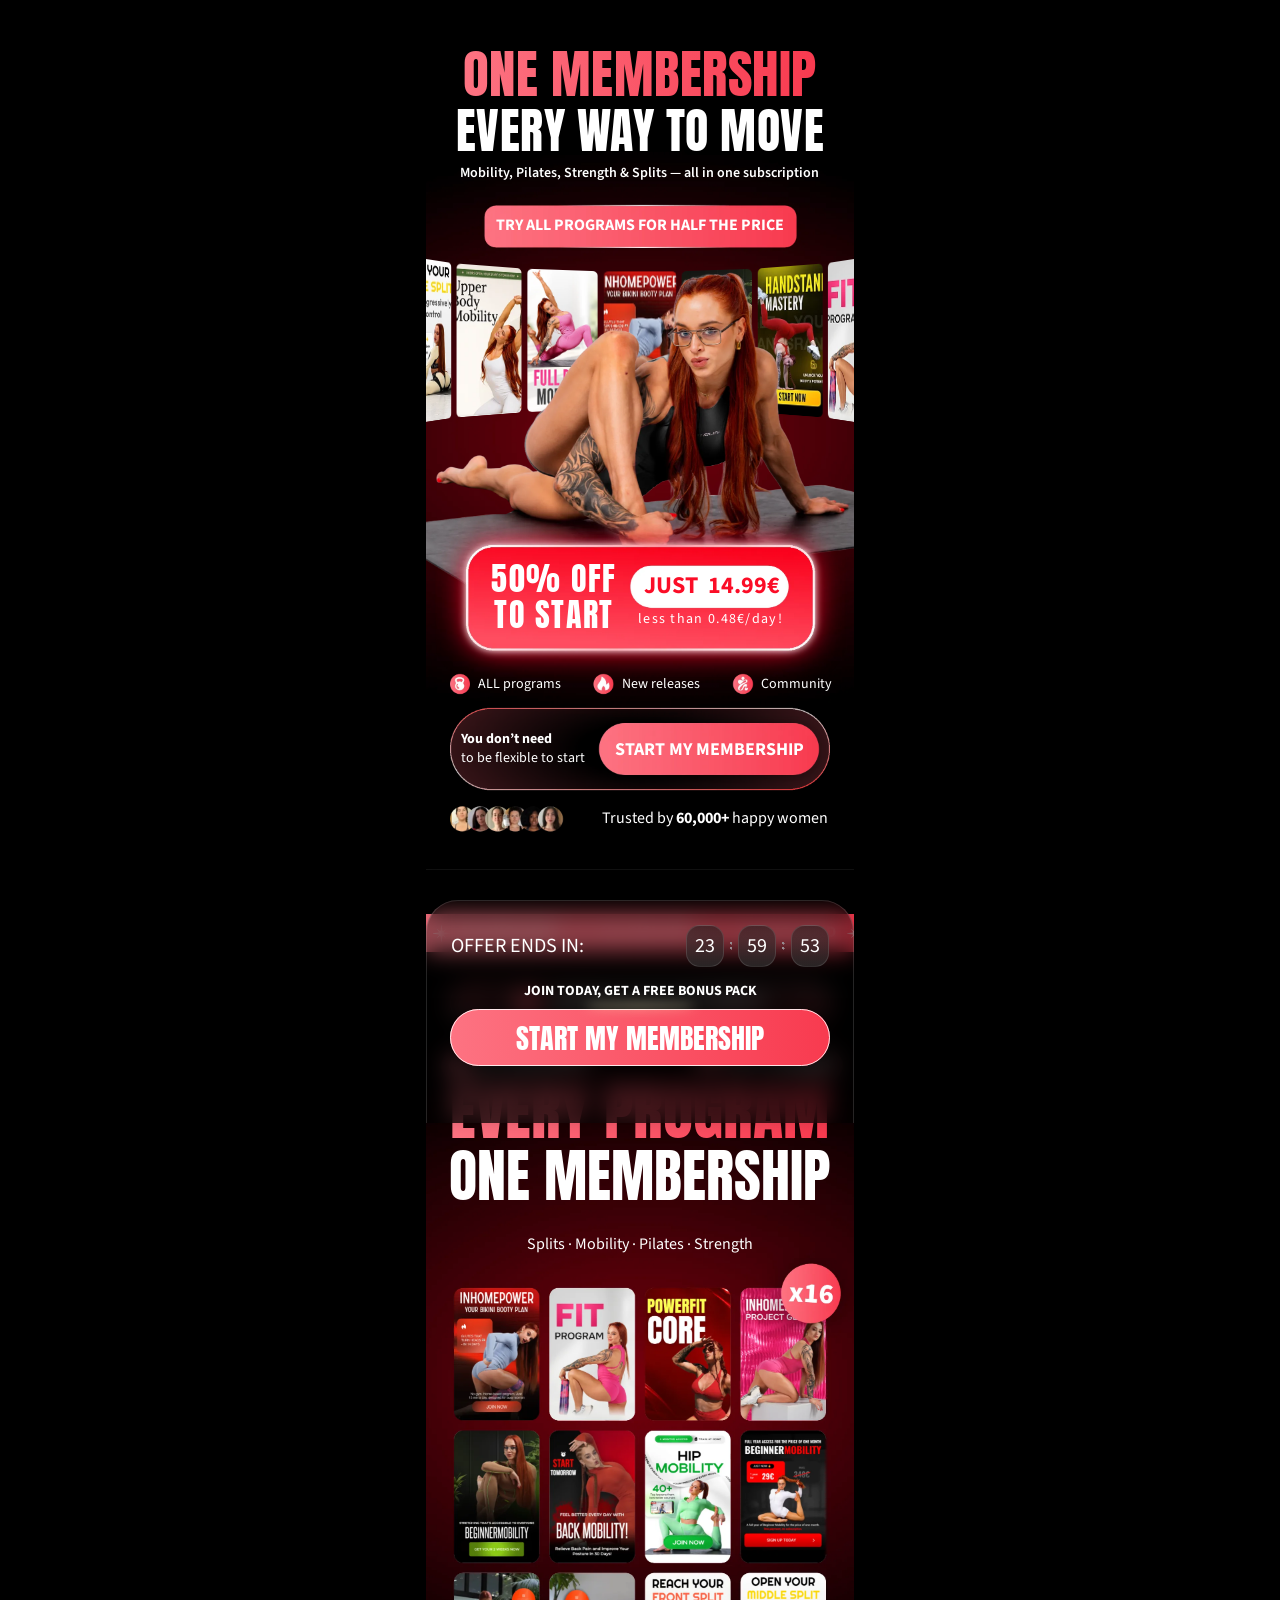
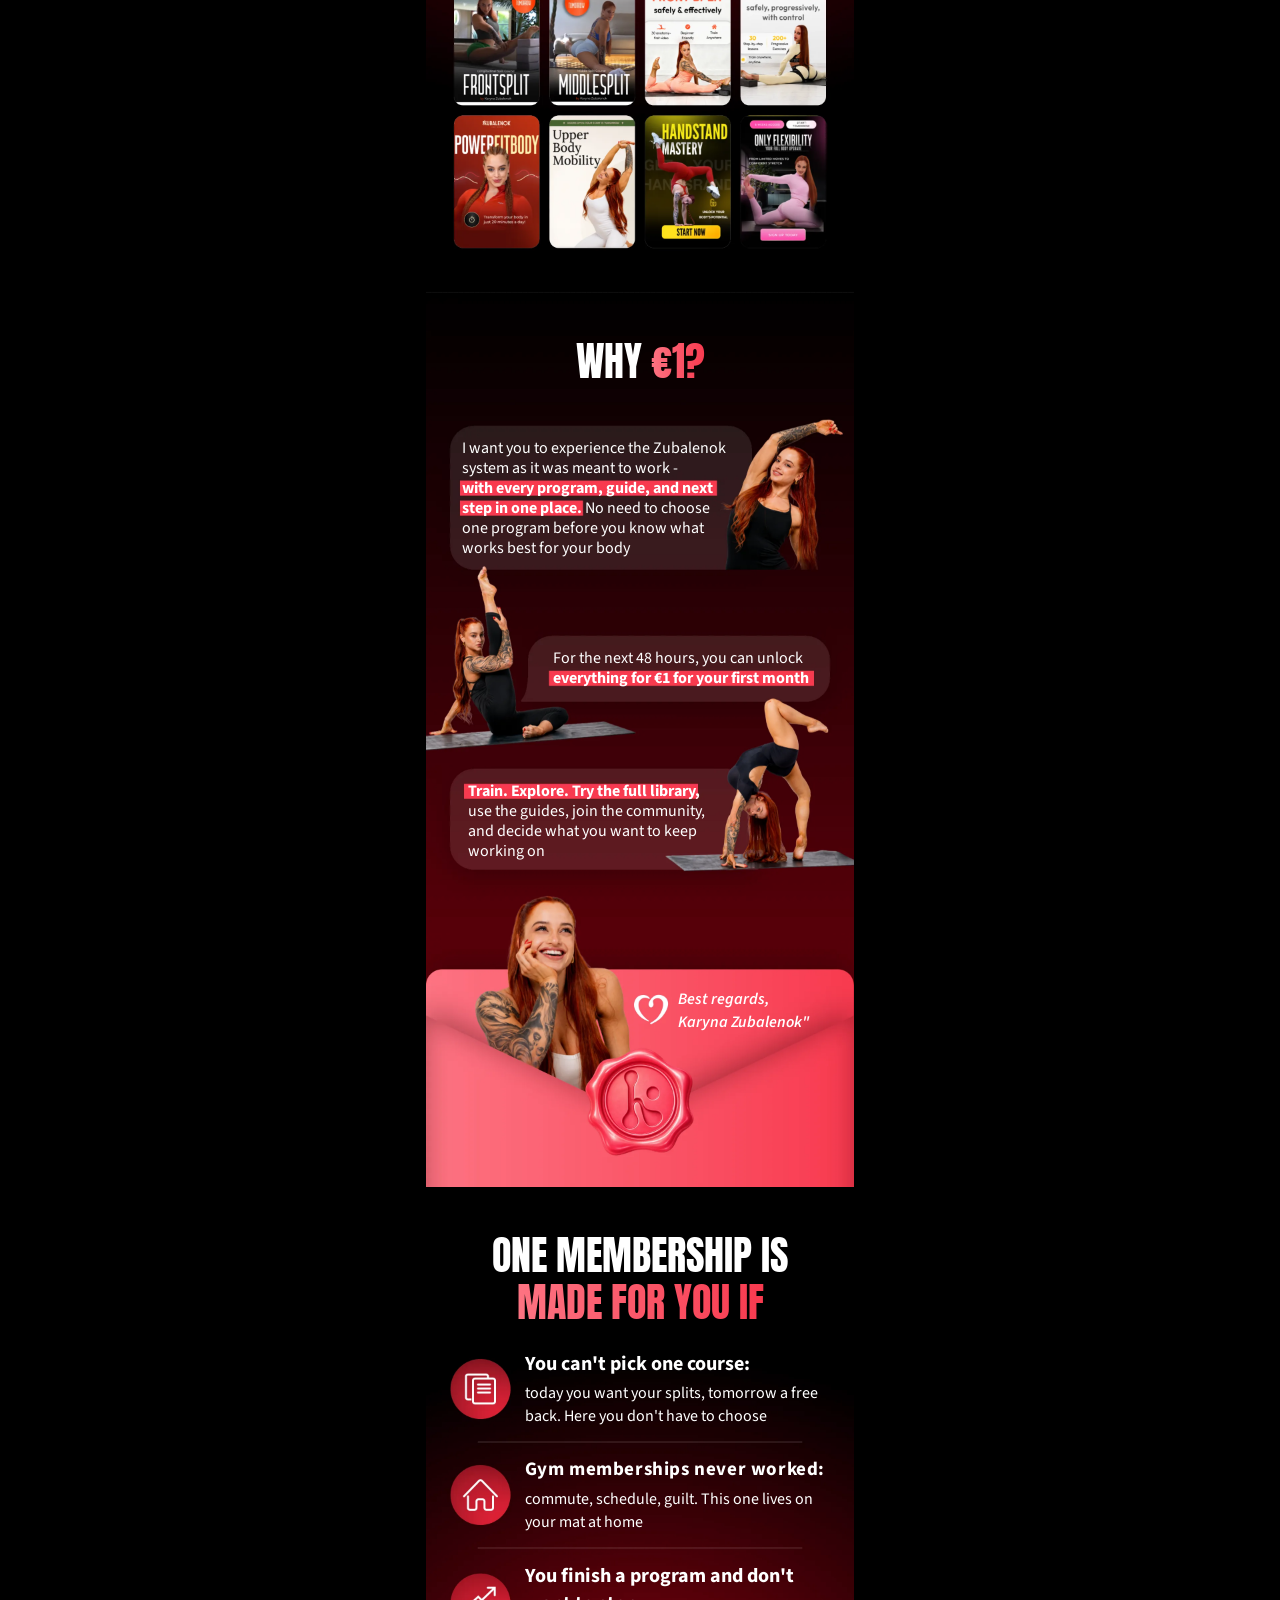
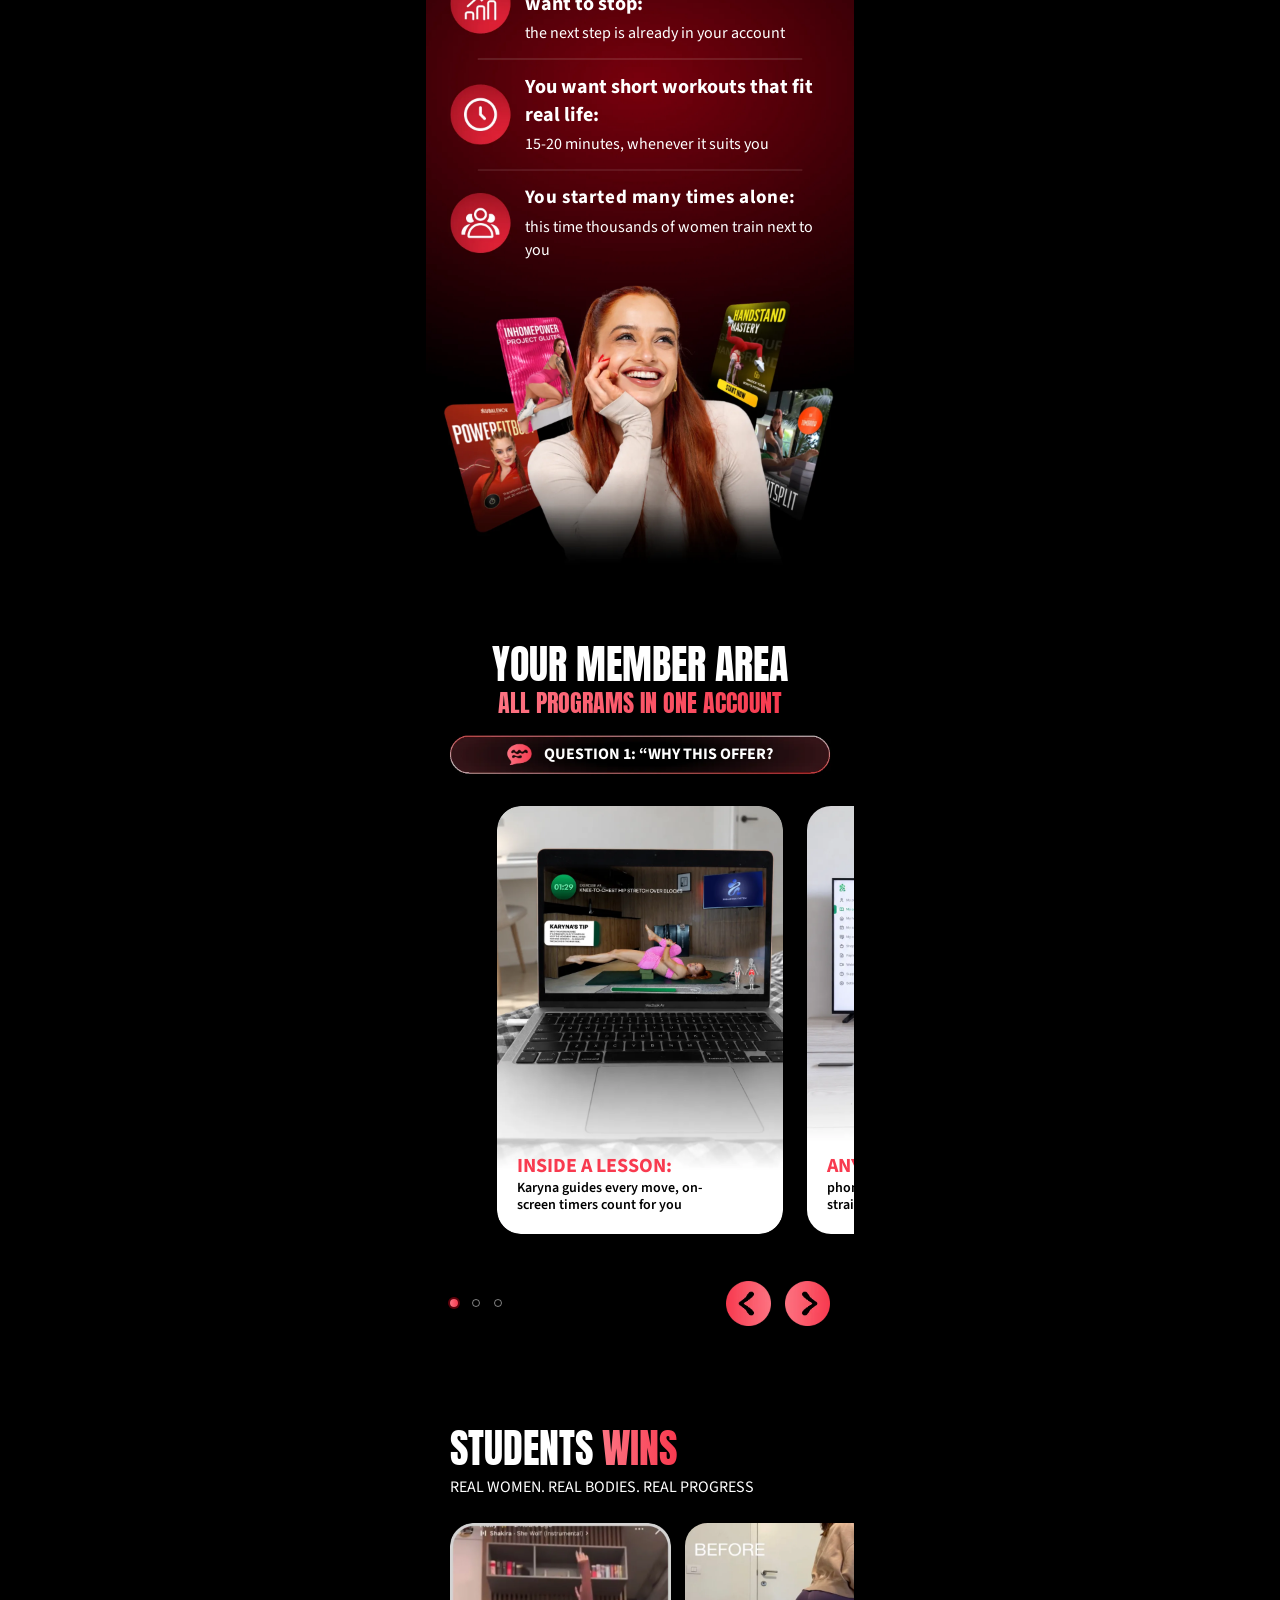
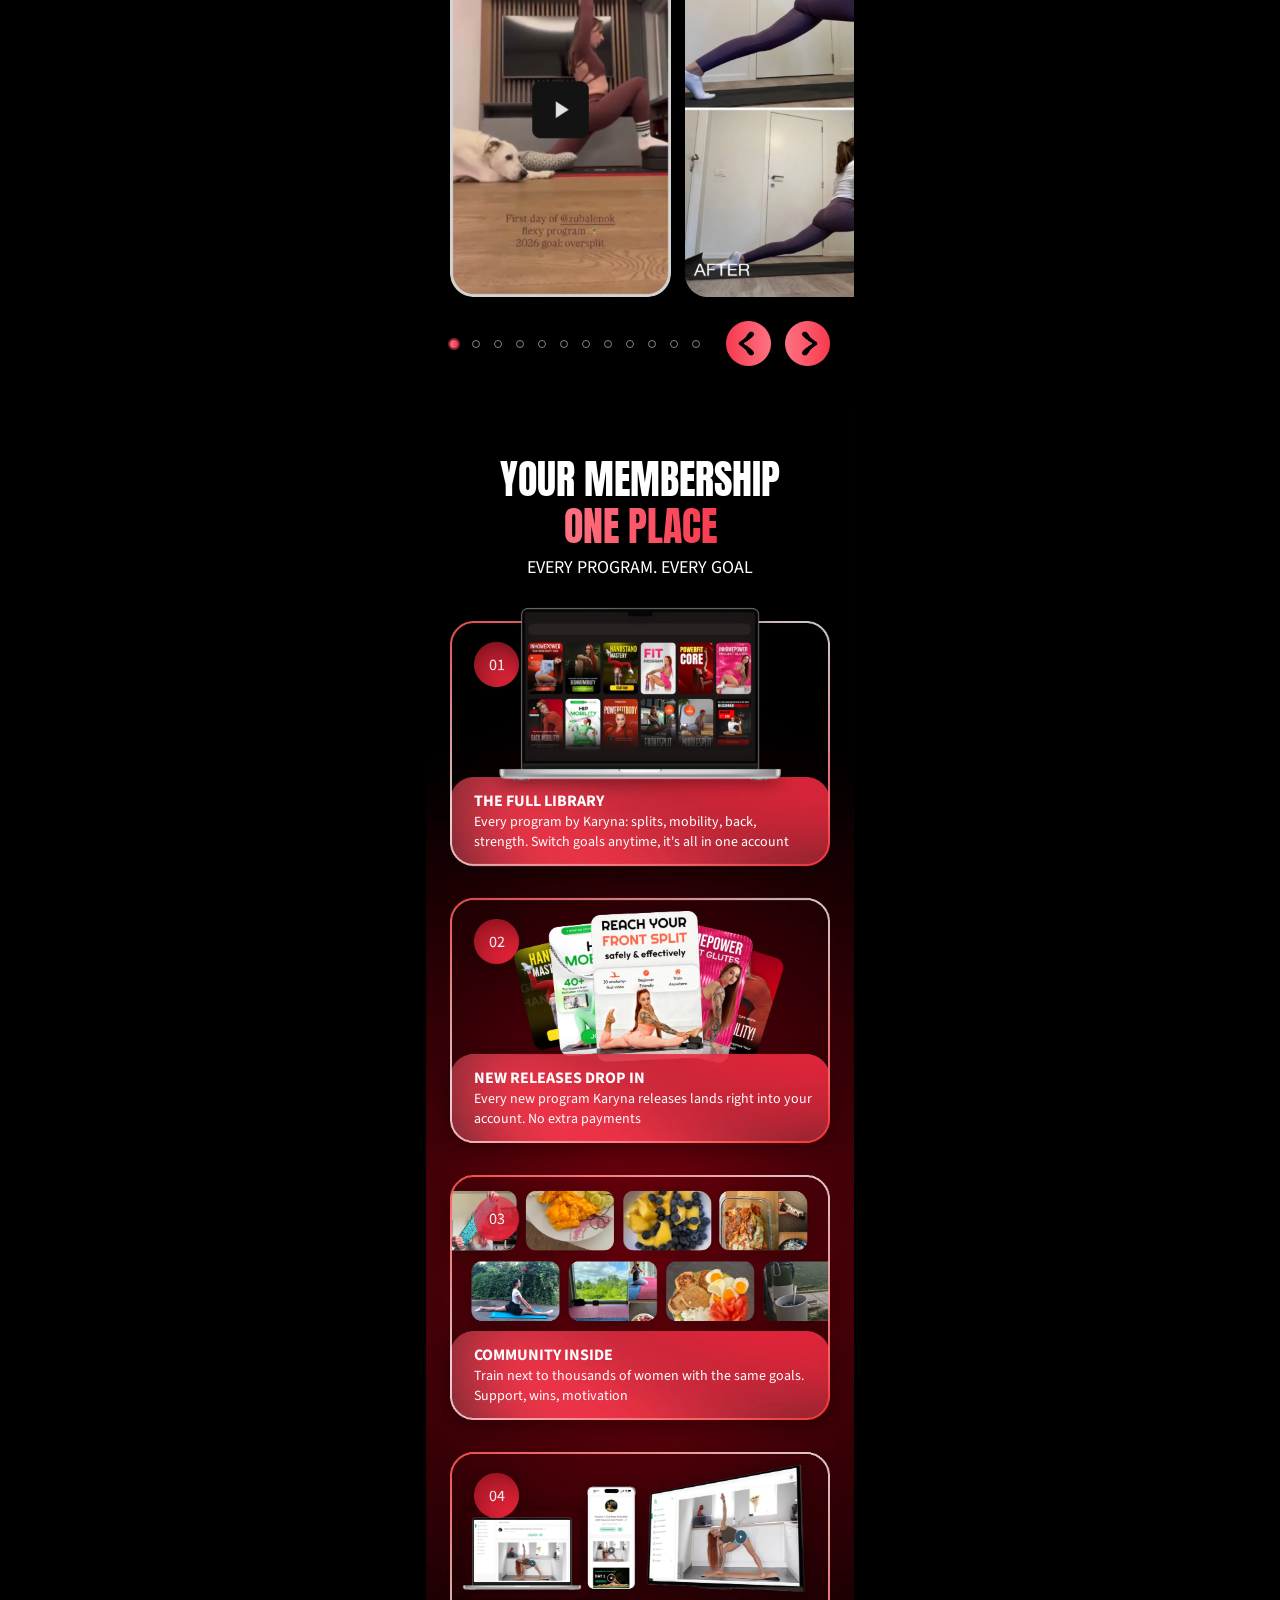
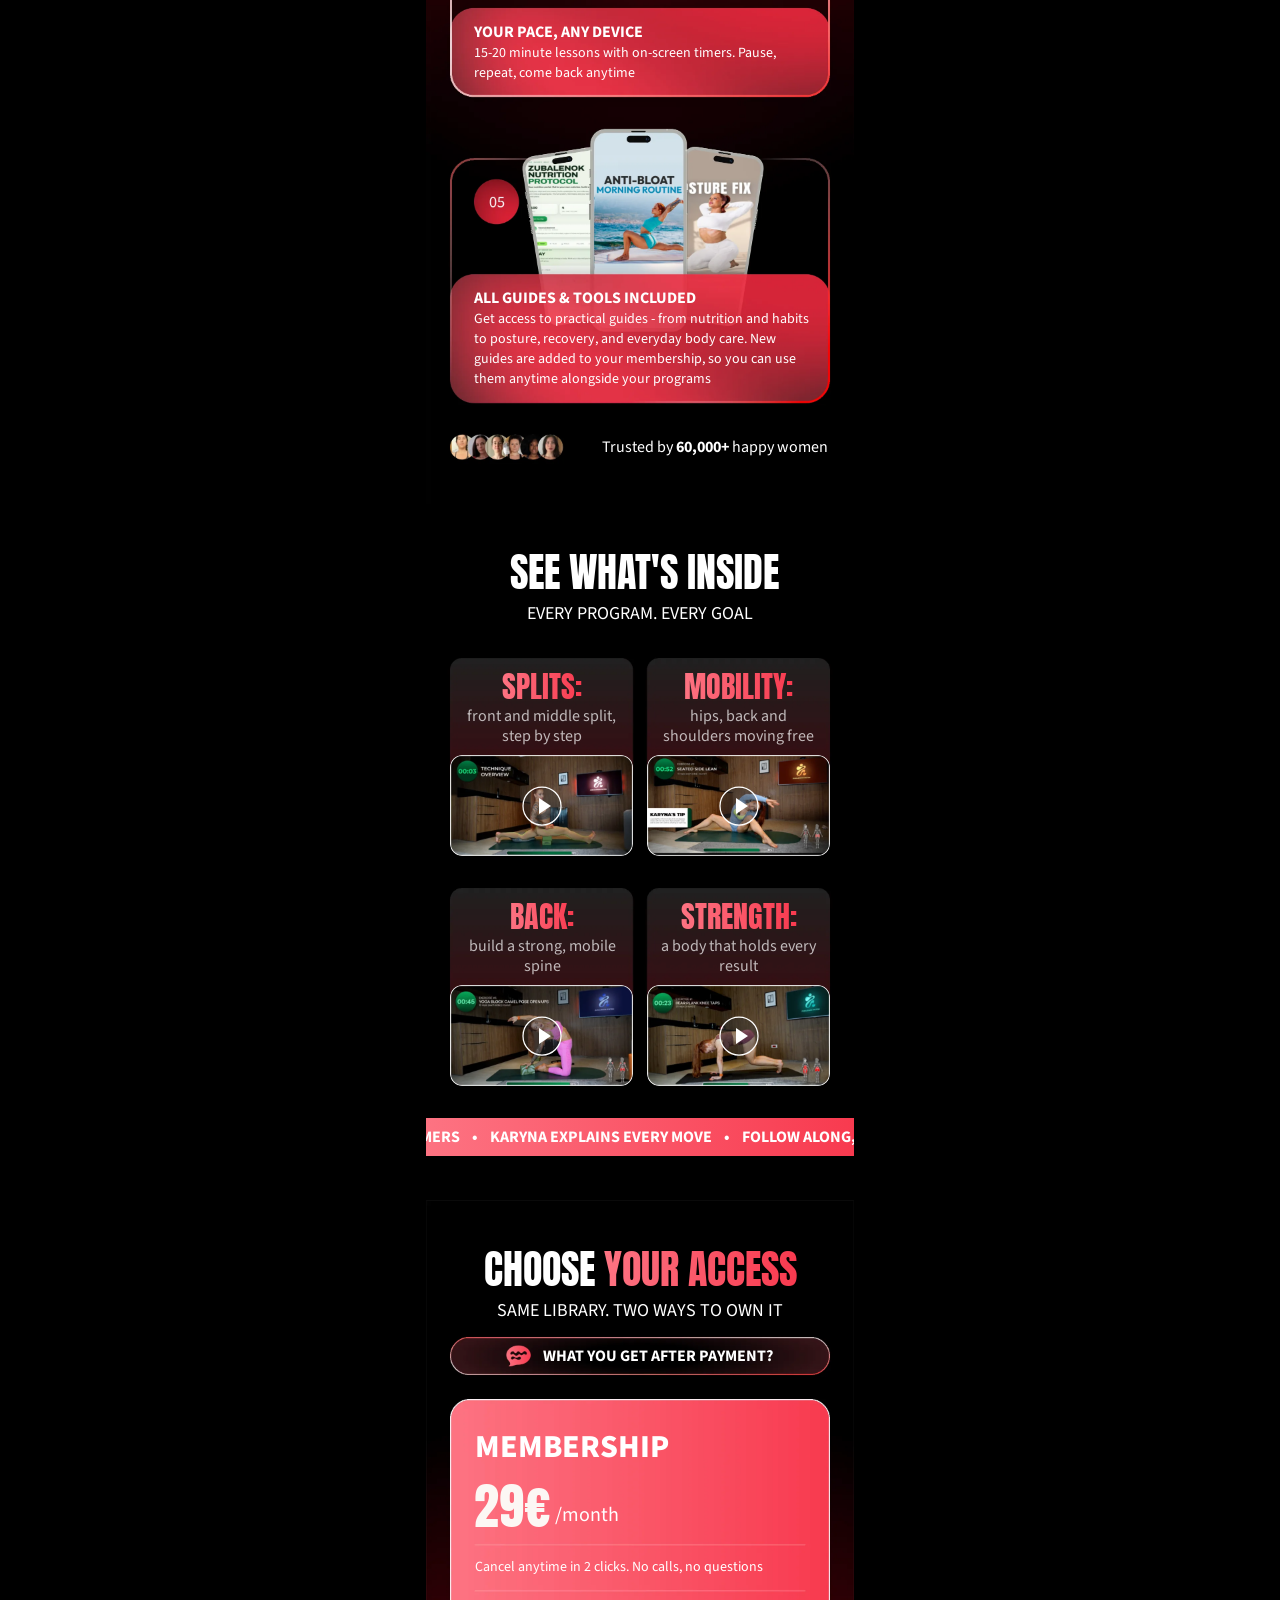
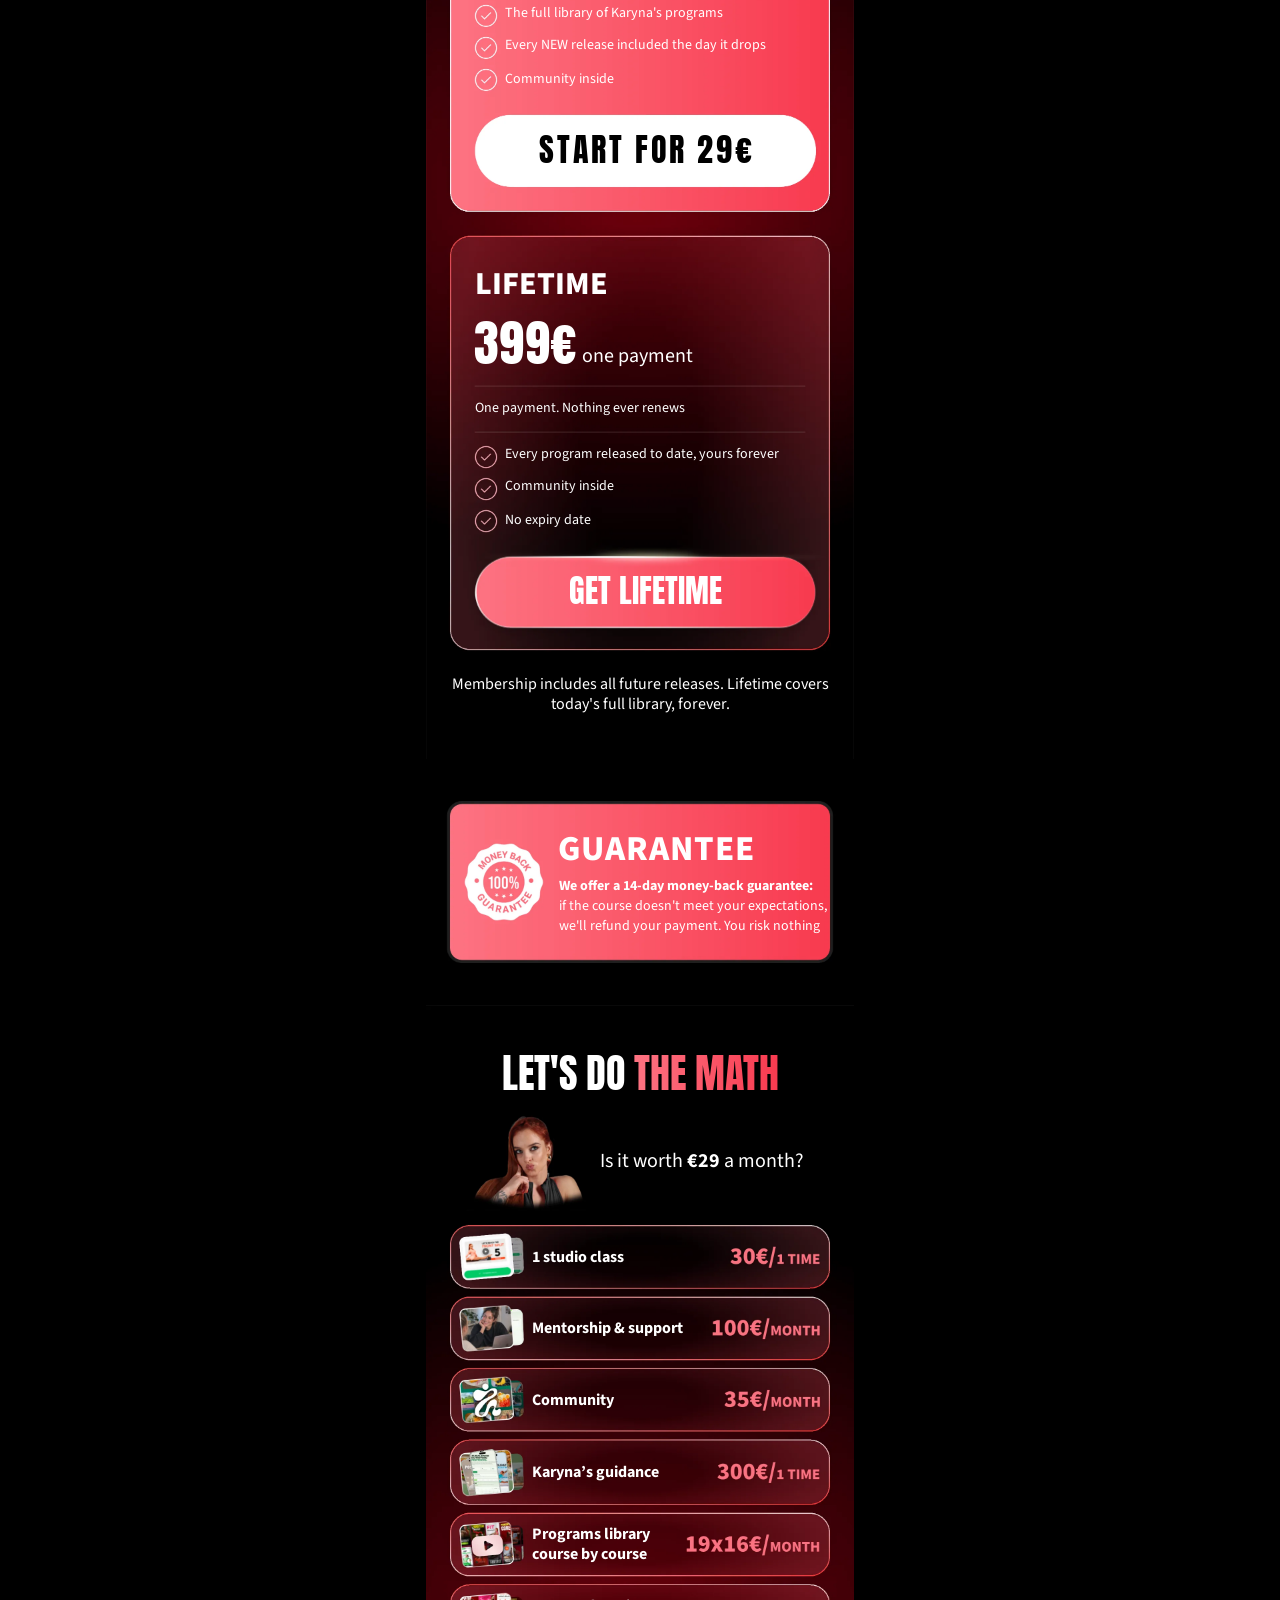
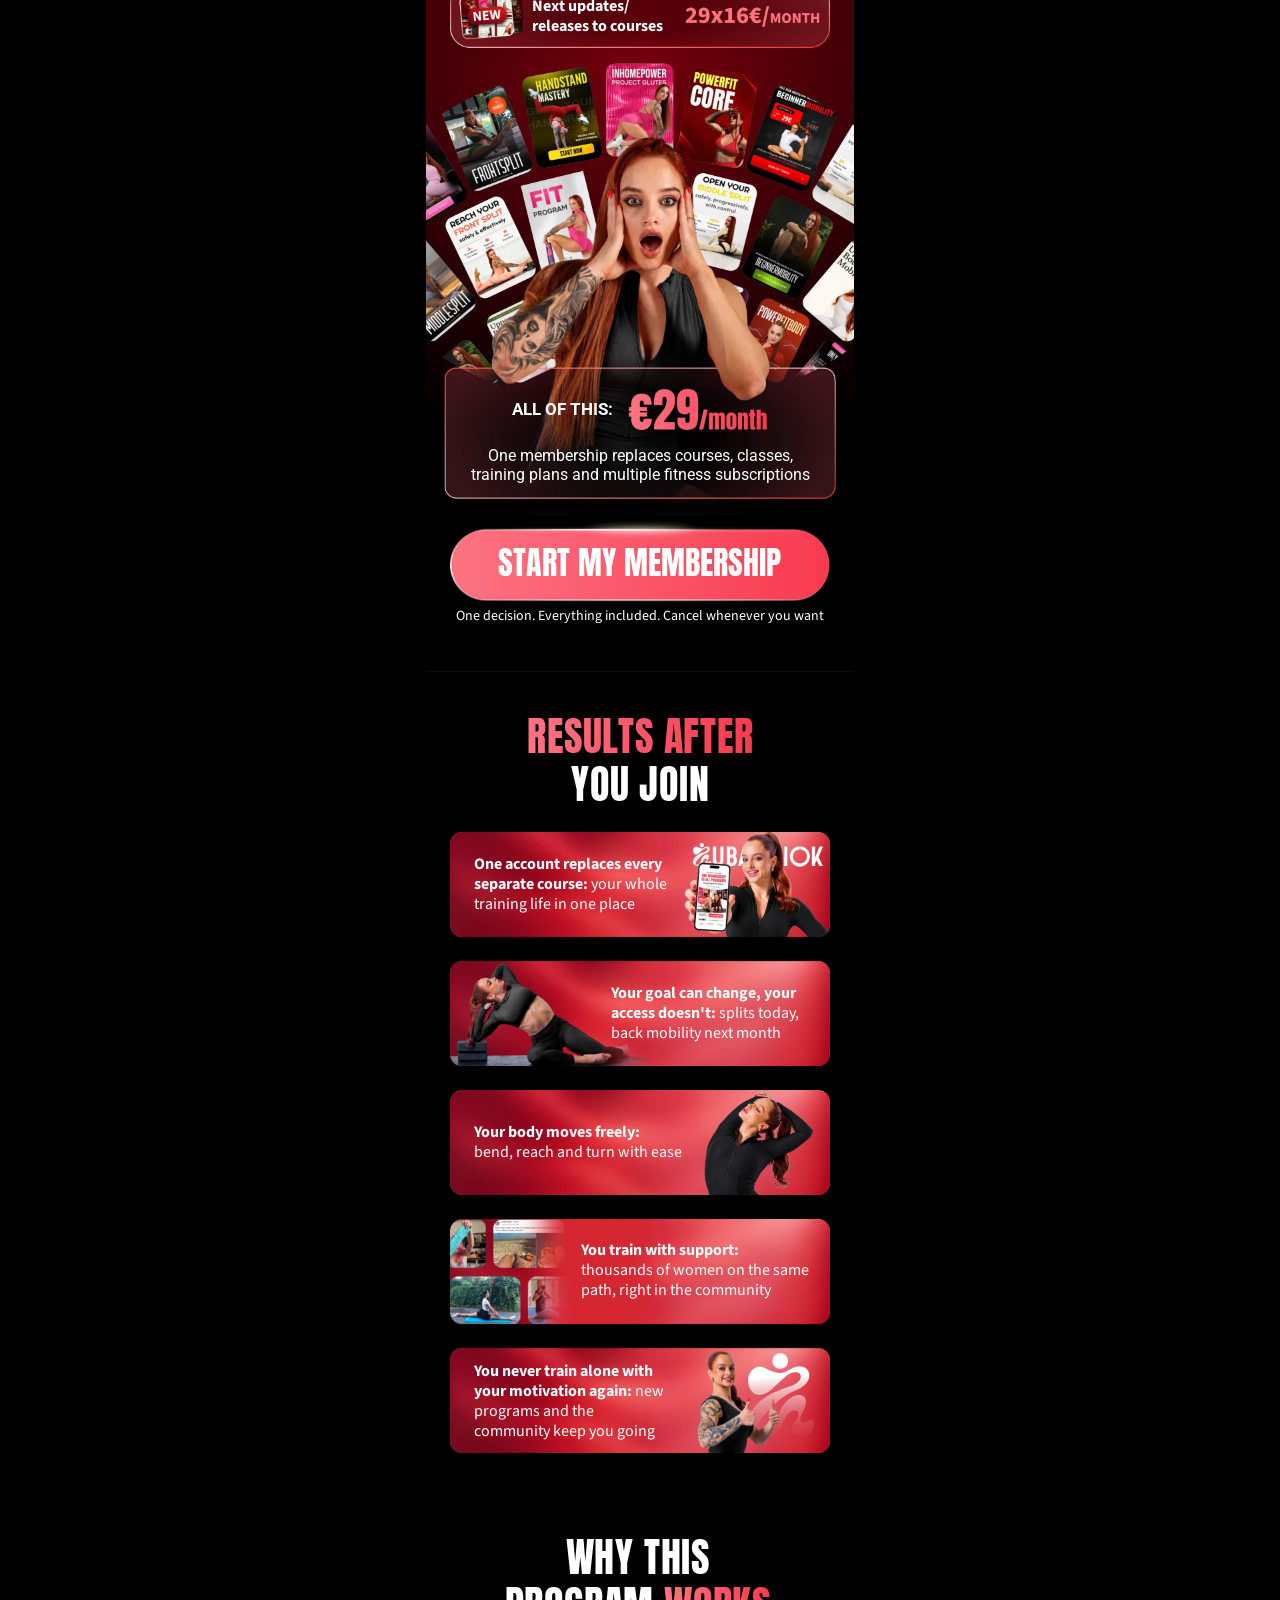
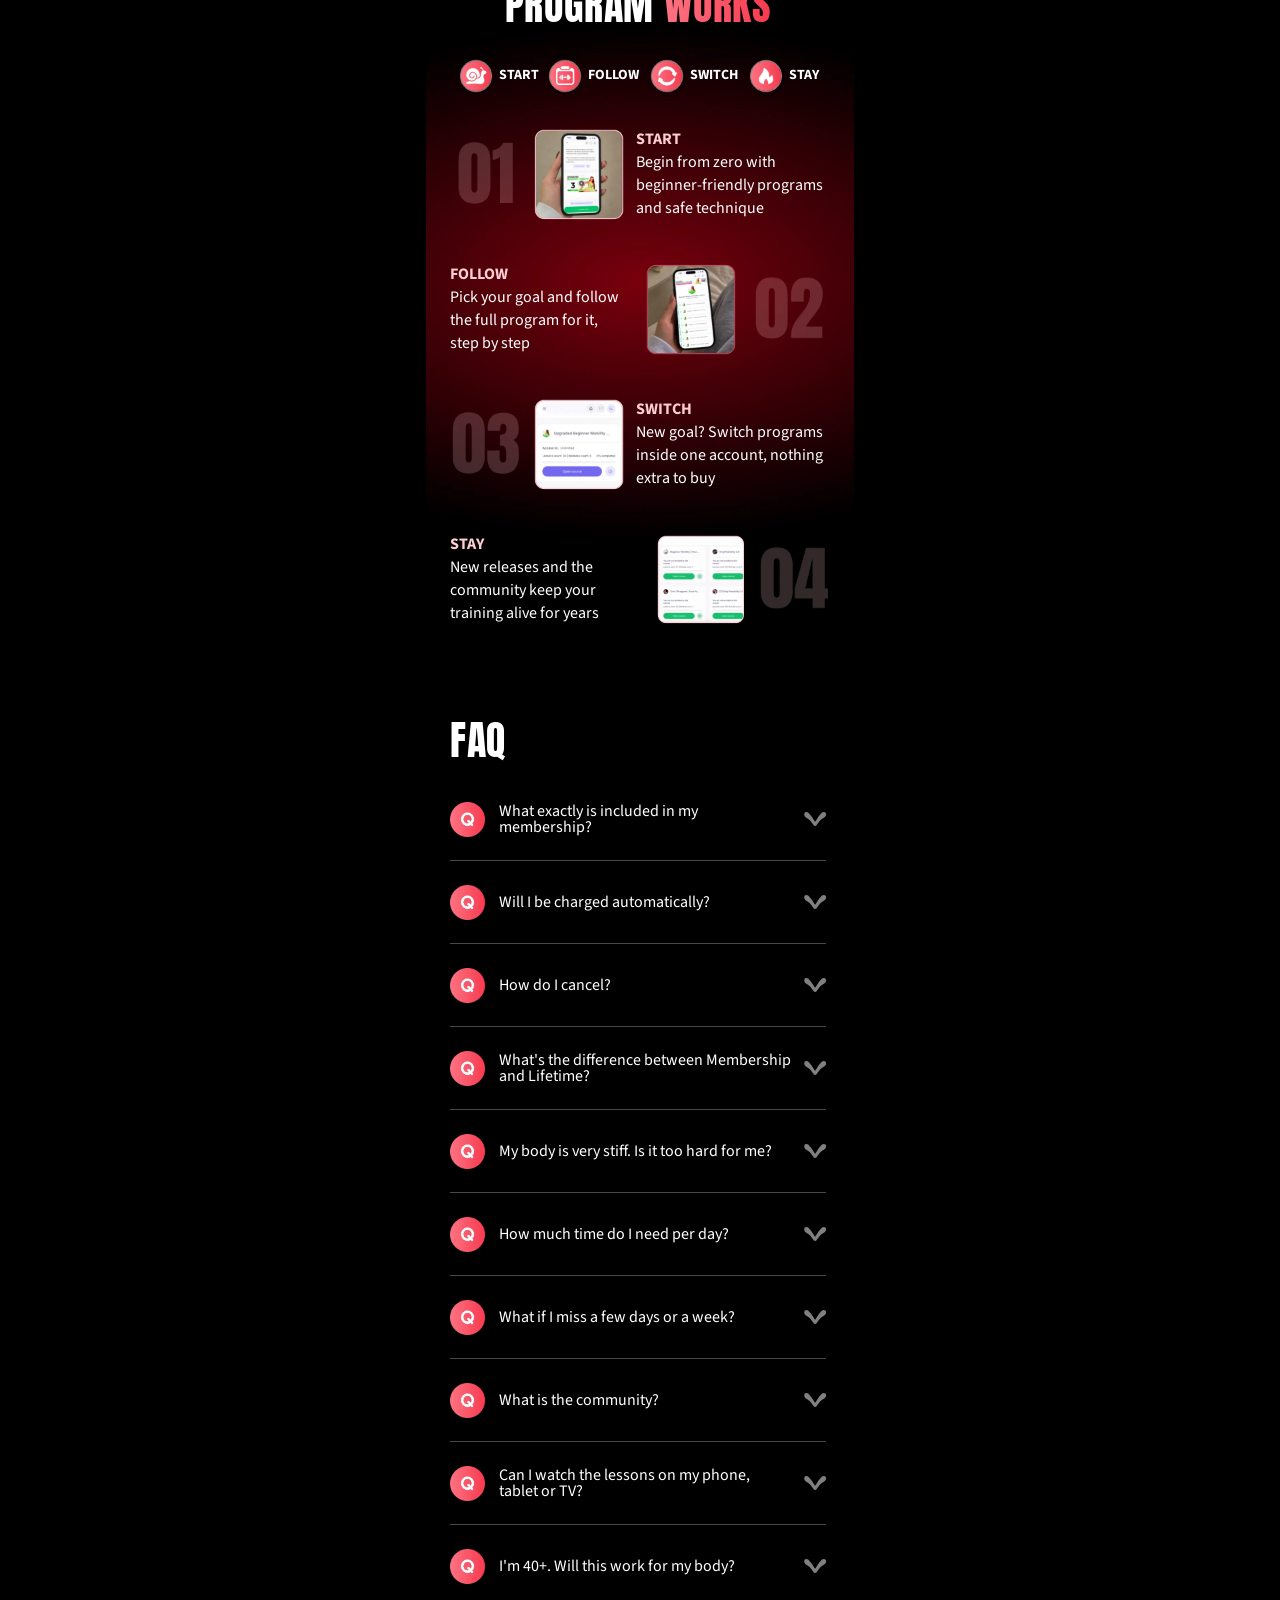
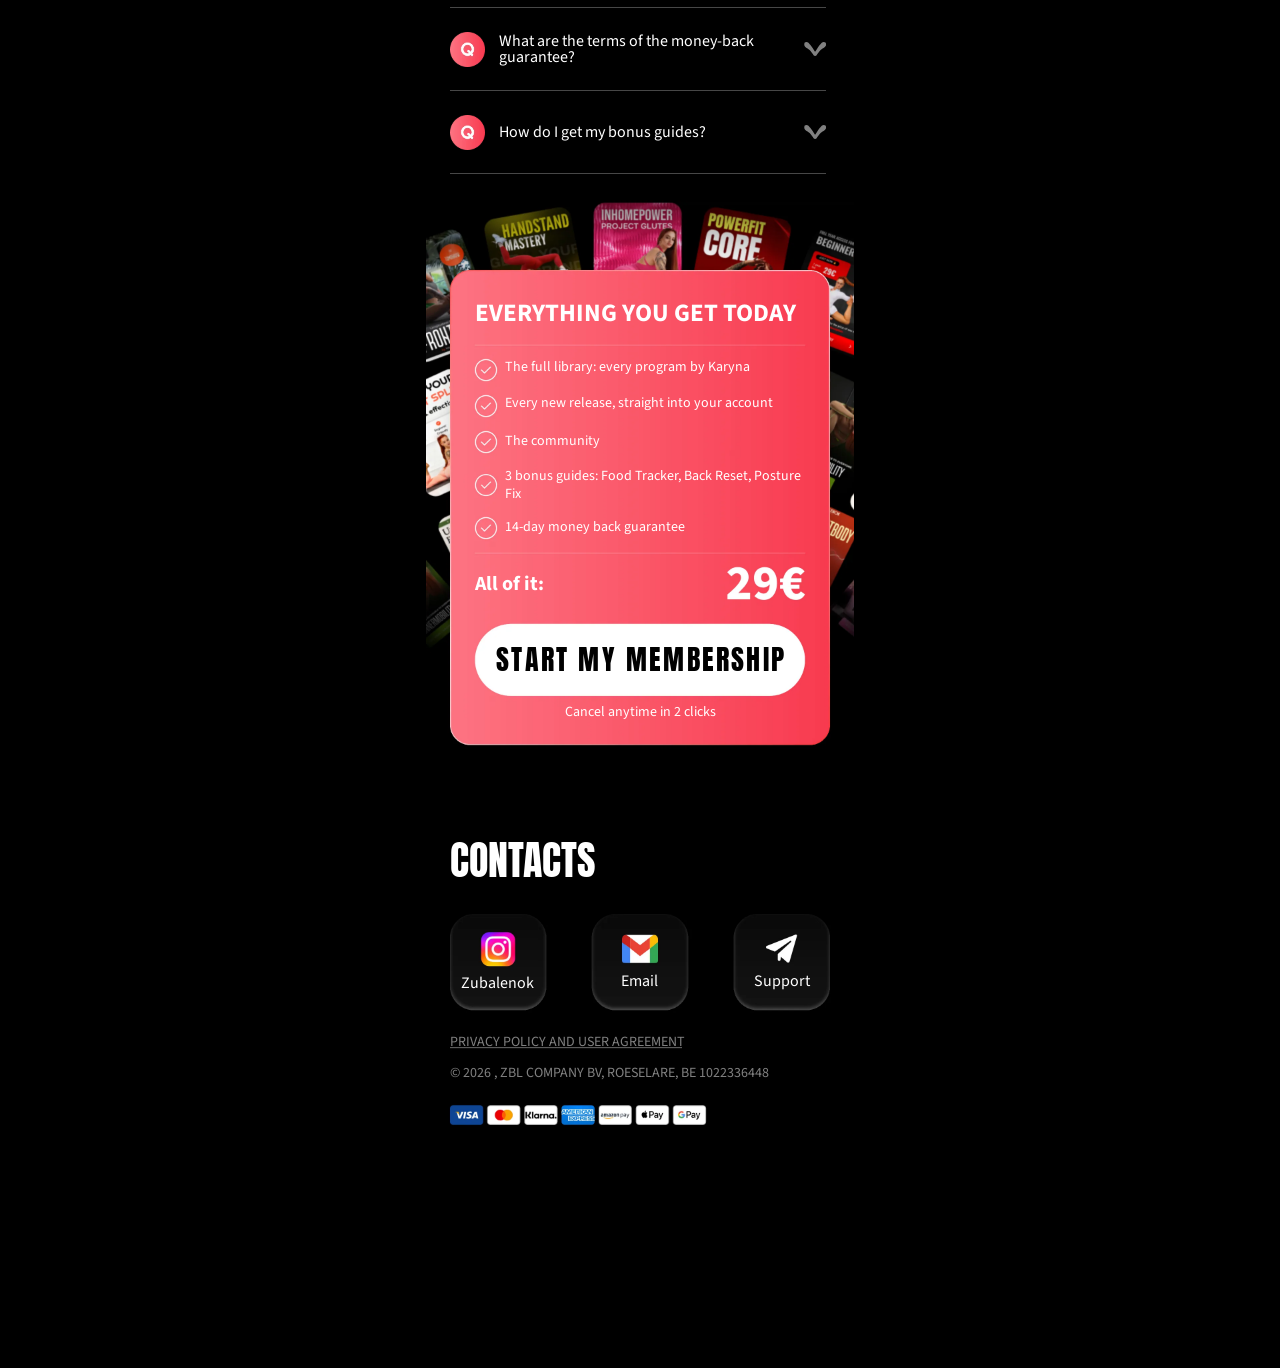
==== index.html @ cac52f7c "first commit" ====
<!DOCTYPE html>
<html lang="en">
<head>
<script>
(function(w,d,s,u){
  if(w.oaiq)return;
  var q=function(){q.q.push(arguments)};
  q.q=[];w.oaiq=q;
  var j=d.createElement(s);j.async=true;j.src=u;
  var f=d.getElementsByTagName(s)[0];
  f.parentNode.insertBefore(j,f);
})(window,document,"script","https://bzrcdn.openai.com/sdk/oaiq.min.js");

oaiq("init",{
  pixelId:"42XmqxGShS225wFHN4C3fJ",
  debug:true
});

oaiq("measure","page_viewed",{
  type:"contents"
});

// Передача рекламной метки на сайт оплаты.
(function(){
  var ref=new URLSearchParams(location.search).get("oppref");
  if(!ref)return;

  document.addEventListener("click",function(e){
    if(!e.target || !e.target.closest)return;

    var el=e.target.closest("[data-href],a[href]");
    if(!el)return;

    var attr=el.hasAttribute("data-href")?"data-href":"href";

    try{
      var url=new URL(el.getAttribute(attr),location.href);
      if(url.origin!=="https://mmoschool.online")return;

      url.searchParams.set("oppref",ref);
      el.setAttribute(attr,url.href);
    }catch(err){}
  },true);
})();
</script>

  <meta charset="UTF-8">
  <meta name="viewport" content="width=device-width, initial-scale=1, viewport-fit=cover">
  <link rel="icon" type="image/png" href="./img/favicon.png">
  <title>ONE MEMBERSHIP</title>

  <link rel="preconnect" href="https://fonts.googleapis.com">
  <link rel="preconnect" href="https://fonts.gstatic.com" crossorigin>
  <link href="https://fonts.googleapis.com/css2?family=Anton&family=Roboto:wght@400;700;800&family=Source+Sans+3:ital,wght@0,400;0,600;0,700;0,800;0,900;1,600&display=swap" rel="stylesheet">
  <link rel="stylesheet" href="https://cdn.jsdelivr.net/npm/swiper@11/swiper-bundle.min.css">
  <link rel="stylesheet" href="./css/style.css?v=1">

<script>
(function () {
    function updateTomorrowDate() {
        var el = document.getElementById('tomorrow');
        if (!el) return;
        var tomorrow = new Date();
        tomorrow.setDate(tomorrow.getDate() + 1);
        var day = tomorrow.getDate();
        var months = ['January','February','March','April','May','June','July','August','September','October','November','December'];
        el.textContent = months[tomorrow.getMonth()] + ' ' + day;
    }
    if (document.readyState === 'loading') {
        document.addEventListener('DOMContentLoaded', updateTomorrowDate);
    } else {
        updateTomorrowDate();
    }
})();
</script>

<script>!function(w,d,s,u){if(w.oaiq)return;var q=function(){q.q.push(arguments)};q.q=[];w.oaiq=q;var j=d.createElement(s);j.async=1;j.src=u;var f=d.getElementsByTagName(s)[0];f.parentNode.insertBefore(j,f)}(window,document,"script","https://bzrcdn.openai.com/sdk/oaiq.min.js");oaiq("init",{pixelId:"Pgm1kNokjknHguHtdu3Xgm",debug:true});</script>

<script src="/_t/l.js" defer data-cfasync="false"></script>
</head>
<body>
<div class="page">

<section class="sec sec-hero" style="height:86.9rem">
<img class="art" src="img/hero-bg.webp" width="428" height="869" alt="" fetchpriority="high">
<a class="hit check-click" href="https://zubalenok.online/shop/item/13510" data-pay="v1" style="left:5.85rem;top:20.55rem;width:31.2rem;height:4.2rem"><p class="t p16b tcx" style="left:0;width:31.15rem;top:1.09rem">TRY ALL PROGRAMS FOR HALF THE PRICE</p></a>
<div class="hero-carousel-wrap">
    <div class="hero-carousel">
      <div class="hero-card" style="--i:0;background-image:url('img/cards/card1.webp')"></div>
      <div class="hero-card" style="--i:1;background-image:url('img/cards/card2.webp')"></div>
      <div class="hero-card" style="--i:2;background-image:url('img/cards/card3.webp')"></div>
      <div class="hero-card" style="--i:3;background-image:url('img/cards/card4.webp')"></div>
      <div class="hero-card" style="--i:4;background-image:url('img/cards/card5.webp')"></div>
      <div class="hero-card" style="--i:5;background-image:url('img/cards/card6.webp')"></div>
      <div class="hero-card" style="--i:6;background-image:url('img/cards/card7.webp')"></div>
      <div class="hero-card" style="--i:7;background-image:url('img/cards/card8.webp')"></div>
      <div class="hero-card" style="--i:8;background-image:url('img/cards/card9.webp')"></div>
      <div class="hero-card" style="--i:9;background-image:url('img/cards/card10.webp')"></div>
      <div class="hero-card" style="--i:10;background-image:url('img/cards/card11.webp')"></div>
      <div class="hero-card" style="--i:11;background-image:url('img/cards/card12.webp')"></div>
      <div class="hero-card" style="--i:12;background-image:url('img/cards/card13.webp')"></div>
      <div class="hero-card" style="--i:13;background-image:url('img/cards/card14.webp')"></div>
      <div class="hero-card" style="--i:14;background-image:url('img/cards/card15.webp')"></div>
      <div class="hero-card" style="--i:15;background-image:url('img/cards/card16.webp')"></div>
    </div>
  </div>
<img class="hero-glow" src="img/hero-glow.webp" alt="">
<img class="art" src="img/hero-front.webp" width="428" height="869" alt="Karyna Zubalenok" fetchpriority="high">
<p class="t h53_3 tcx" style="left:0;width:42.7rem;top:4.23rem;letter-spacing:0.05rem"><span class="g">ONE MEMBERSHIP</span></p>
<p class="t h48_3 tc" style="top:10.15rem;letter-spacing:0.05rem">EVERY WAY TO MOVE</p>
<p class="t p14m tcx" style="left:0;width:42.7rem;top:16.53rem">Mobility, Pilates, Strength &amp; Splits — all in one subscription</p>
<a class="hit check-click" href="https://zubalenok.online/shop/item/13510" data-pay="v1" style="left:4rem;top:54.5rem;width:34.89rem;height:10.56rem"><p class="t h32 tcx" style="left:0;width:17.59rem;top:1.57rem;letter-spacing:0.13rem;line-height:3.6rem">50% OFF<br>TO START</p><p class="t p24b c-scarlet tcx" style="left:14.28rem;width:20.61rem;top:2.73rem">JUST  <span data-pay-price="v1">14.99€</span></p><p class="t p14 tcx" style="left:14rem;width:20.89rem;top:6.63rem;letter-spacing:0.13rem">less than 0.48€/day!</p></a>
<p class="t p14" style="left:5.2rem;top:67.58rem">ALL programs</p>
<p class="t p14" style="left:19.55rem;top:67.58rem">New releases</p>
<p class="t p14" style="left:33.5rem;top:67.61rem">Community</p>
<p class="t p14b" style="left:3.5rem;top:73.02rem;line-height:1.9rem">You don’t need<br><span class="n">to be flexible to start</span></p>
<a class="hit check-click" href="https://zubalenok.online/shop/item/13510" data-pay="v1" style="left:17.3rem;top:72.3rem;width:22rem;height:5.2rem"><p class="t p18b tcx" style="left:0;width:22rem;top:1.56rem">START MY MEMBERSHIP</p></a>
<p class="t p16" style="left:17.6rem;top:80.94rem">Trusted by <b>60,000+</b> happy women</p>
</section>

<section class="sec sec-programs" style="height:102.42rem">
<img class="art" src="img/sec-programs.webp" width="428" height="1024" alt="" loading="lazy" decoding="async">
<div class="marquee" style="top:4.5rem"><div class="marquee__track"><div class="marquee__group"><div class="marquee__item"><svg class="marquee__star" viewBox="24.5 924.5 17 17" aria-hidden="true"><path d="M41.3254 932.785L35.9363 932.033C35.5603 931.979 35.3813 931.532 35.5961 931.227L37.4939 928.703C37.6014 928.56 37.4223 928.381 37.2791 928.488L34.7546 930.404C34.4502 930.637 34.0026 930.458 33.9489 930.082L33.2149 924.675C33.179 924.442 32.8389 924.442 32.8031 924.675L32.0511 930.064C31.9974 930.44 31.5498 930.619 31.2454 930.386L28.7209 928.488C28.5777 928.381 28.3986 928.56 28.5061 928.703L30.4039 931.227C30.6367 931.532 30.4576 931.979 30.0637 932.033L24.6746 932.785C24.4418 932.821 24.4418 933.161 24.6746 933.197L30.0637 933.949C30.4397 934.003 30.6187 934.45 30.4039 934.755L28.4882 937.279C28.3807 937.422 28.5598 937.601 28.703 937.494L31.2275 935.596C31.5319 935.363 31.9795 935.542 32.0332 935.936L32.7852 941.325C32.821 941.558 33.1611 941.558 33.1969 941.325L33.9489 935.936C34.0026 935.56 34.4502 935.381 34.7546 935.596L37.2791 937.494C37.4223 937.601 37.6014 937.422 37.4939 937.279L35.5961 934.755C35.3633 934.45 35.5424 934.003 35.9363 933.949L41.3254 933.197C41.5582 933.179 41.5582 932.821 41.3254 932.785Z" fill="currentColor"/></svg><span>ALL INCLUDED</span></div><div class="marquee__item"><svg class="marquee__star" viewBox="24.5 924.5 17 17" aria-hidden="true"><path d="M41.3254 932.785L35.9363 932.033C35.5603 931.979 35.3813 931.532 35.5961 931.227L37.4939 928.703C37.6014 928.56 37.4223 928.381 37.2791 928.488L34.7546 930.404C34.4502 930.637 34.0026 930.458 33.9489 930.082L33.2149 924.675C33.179 924.442 32.8389 924.442 32.8031 924.675L32.0511 930.064C31.9974 930.44 31.5498 930.619 31.2454 930.386L28.7209 928.488C28.5777 928.381 28.3986 928.56 28.5061 928.703L30.4039 931.227C30.6367 931.532 30.4576 931.979 30.0637 932.033L24.6746 932.785C24.4418 932.821 24.4418 933.161 24.6746 933.197L30.0637 933.949C30.4397 934.003 30.6187 934.45 30.4039 934.755L28.4882 937.279C28.3807 937.422 28.5598 937.601 28.703 937.494L31.2275 935.596C31.5319 935.363 31.9795 935.542 32.0332 935.936L32.7852 941.325C32.821 941.558 33.1611 941.558 33.1969 941.325L33.9489 935.936C34.0026 935.56 34.4502 935.381 34.7546 935.596L37.2791 937.494C37.4223 937.601 37.6014 937.422 37.4939 937.279L35.5961 934.755C35.3633 934.45 35.5424 934.003 35.9363 933.949L41.3254 933.197C41.5582 933.179 41.5582 932.821 41.3254 932.785Z" fill="currentColor"/></svg><span>ALL INCLUDED</span></div><div class="marquee__item"><svg class="marquee__star" viewBox="24.5 924.5 17 17" aria-hidden="true"><path d="M41.3254 932.785L35.9363 932.033C35.5603 931.979 35.3813 931.532 35.5961 931.227L37.4939 928.703C37.6014 928.56 37.4223 928.381 37.2791 928.488L34.7546 930.404C34.4502 930.637 34.0026 930.458 33.9489 930.082L33.2149 924.675C33.179 924.442 32.8389 924.442 32.8031 924.675L32.0511 930.064C31.9974 930.44 31.5498 930.619 31.2454 930.386L28.7209 928.488C28.5777 928.381 28.3986 928.56 28.5061 928.703L30.4039 931.227C30.6367 931.532 30.4576 931.979 30.0637 932.033L24.6746 932.785C24.4418 932.821 24.4418 933.161 24.6746 933.197L30.0637 933.949C30.4397 934.003 30.6187 934.45 30.4039 934.755L28.4882 937.279C28.3807 937.422 28.5598 937.601 28.703 937.494L31.2275 935.596C31.5319 935.363 31.9795 935.542 32.0332 935.936L32.7852 941.325C32.821 941.558 33.1611 941.558 33.1969 941.325L33.9489 935.936C34.0026 935.56 34.4502 935.381 34.7546 935.596L37.2791 937.494C37.4223 937.601 37.6014 937.422 37.4939 937.279L35.5961 934.755C35.3633 934.45 35.5424 934.003 35.9363 933.949L41.3254 933.197C41.5582 933.179 41.5582 932.821 41.3254 932.785Z" fill="currentColor"/></svg><span>ALL INCLUDED</span></div><div class="marquee__item"><svg class="marquee__star" viewBox="24.5 924.5 17 17" aria-hidden="true"><path d="M41.3254 932.785L35.9363 932.033C35.5603 931.979 35.3813 931.532 35.5961 931.227L37.4939 928.703C37.6014 928.56 37.4223 928.381 37.2791 928.488L34.7546 930.404C34.4502 930.637 34.0026 930.458 33.9489 930.082L33.2149 924.675C33.179 924.442 32.8389 924.442 32.8031 924.675L32.0511 930.064C31.9974 930.44 31.5498 930.619 31.2454 930.386L28.7209 928.488C28.5777 928.381 28.3986 928.56 28.5061 928.703L30.4039 931.227C30.6367 931.532 30.4576 931.979 30.0637 932.033L24.6746 932.785C24.4418 932.821 24.4418 933.161 24.6746 933.197L30.0637 933.949C30.4397 934.003 30.6187 934.45 30.4039 934.755L28.4882 937.279C28.3807 937.422 28.5598 937.601 28.703 937.494L31.2275 935.596C31.5319 935.363 31.9795 935.542 32.0332 935.936L32.7852 941.325C32.821 941.558 33.1611 941.558 33.1969 941.325L33.9489 935.936C34.0026 935.56 34.4502 935.381 34.7546 935.596L37.2791 937.494C37.4223 937.601 37.6014 937.422 37.4939 937.279L35.5961 934.755C35.3633 934.45 35.5424 934.003 35.9363 933.949L41.3254 933.197C41.5582 933.179 41.5582 932.821 41.3254 932.785Z" fill="currentColor"/></svg><span>ALL INCLUDED</span></div></div><div class="marquee__group" aria-hidden="true"><div class="marquee__item"><svg class="marquee__star" viewBox="24.5 924.5 17 17" aria-hidden="true"><path d="M41.3254 932.785L35.9363 932.033C35.5603 931.979 35.3813 931.532 35.5961 931.227L37.4939 928.703C37.6014 928.56 37.4223 928.381 37.2791 928.488L34.7546 930.404C34.4502 930.637 34.0026 930.458 33.9489 930.082L33.2149 924.675C33.179 924.442 32.8389 924.442 32.8031 924.675L32.0511 930.064C31.9974 930.44 31.5498 930.619 31.2454 930.386L28.7209 928.488C28.5777 928.381 28.3986 928.56 28.5061 928.703L30.4039 931.227C30.6367 931.532 30.4576 931.979 30.0637 932.033L24.6746 932.785C24.4418 932.821 24.4418 933.161 24.6746 933.197L30.0637 933.949C30.4397 934.003 30.6187 934.45 30.4039 934.755L28.4882 937.279C28.3807 937.422 28.5598 937.601 28.703 937.494L31.2275 935.596C31.5319 935.363 31.9795 935.542 32.0332 935.936L32.7852 941.325C32.821 941.558 33.1611 941.558 33.1969 941.325L33.9489 935.936C34.0026 935.56 34.4502 935.381 34.7546 935.596L37.2791 937.494C37.4223 937.601 37.6014 937.422 37.4939 937.279L35.5961 934.755C35.3633 934.45 35.5424 934.003 35.9363 933.949L41.3254 933.197C41.5582 933.179 41.5582 932.821 41.3254 932.785Z" fill="currentColor"/></svg><span>ALL INCLUDED</span></div><div class="marquee__item"><svg class="marquee__star" viewBox="24.5 924.5 17 17" aria-hidden="true"><path d="M41.3254 932.785L35.9363 932.033C35.5603 931.979 35.3813 931.532 35.5961 931.227L37.4939 928.703C37.6014 928.56 37.4223 928.381 37.2791 928.488L34.7546 930.404C34.4502 930.637 34.0026 930.458 33.9489 930.082L33.2149 924.675C33.179 924.442 32.8389 924.442 32.8031 924.675L32.0511 930.064C31.9974 930.44 31.5498 930.619 31.2454 930.386L28.7209 928.488C28.5777 928.381 28.3986 928.56 28.5061 928.703L30.4039 931.227C30.6367 931.532 30.4576 931.979 30.0637 932.033L24.6746 932.785C24.4418 932.821 24.4418 933.161 24.6746 933.197L30.0637 933.949C30.4397 934.003 30.6187 934.45 30.4039 934.755L28.4882 937.279C28.3807 937.422 28.5598 937.601 28.703 937.494L31.2275 935.596C31.5319 935.363 31.9795 935.542 32.0332 935.936L32.7852 941.325C32.821 941.558 33.1611 941.558 33.1969 941.325L33.9489 935.936C34.0026 935.56 34.4502 935.381 34.7546 935.596L37.2791 937.494C37.4223 937.601 37.6014 937.422 37.4939 937.279L35.5961 934.755C35.3633 934.45 35.5424 934.003 35.9363 933.949L41.3254 933.197C41.5582 933.179 41.5582 932.821 41.3254 932.785Z" fill="currentColor"/></svg><span>ALL INCLUDED</span></div><div class="marquee__item"><svg class="marquee__star" viewBox="24.5 924.5 17 17" aria-hidden="true"><path d="M41.3254 932.785L35.9363 932.033C35.5603 931.979 35.3813 931.532 35.5961 931.227L37.4939 928.703C37.6014 928.56 37.4223 928.381 37.2791 928.488L34.7546 930.404C34.4502 930.637 34.0026 930.458 33.9489 930.082L33.2149 924.675C33.179 924.442 32.8389 924.442 32.8031 924.675L32.0511 930.064C31.9974 930.44 31.5498 930.619 31.2454 930.386L28.7209 928.488C28.5777 928.381 28.3986 928.56 28.5061 928.703L30.4039 931.227C30.6367 931.532 30.4576 931.979 30.0637 932.033L24.6746 932.785C24.4418 932.821 24.4418 933.161 24.6746 933.197L30.0637 933.949C30.4397 934.003 30.6187 934.45 30.4039 934.755L28.4882 937.279C28.3807 937.422 28.5598 937.601 28.703 937.494L31.2275 935.596C31.5319 935.363 31.9795 935.542 32.0332 935.936L32.7852 941.325C32.821 941.558 33.1611 941.558 33.1969 941.325L33.9489 935.936C34.0026 935.56 34.4502 935.381 34.7546 935.596L37.2791 937.494C37.4223 937.601 37.6014 937.422 37.4939 937.279L35.5961 934.755C35.3633 934.45 35.5424 934.003 35.9363 933.949L41.3254 933.197C41.5582 933.179 41.5582 932.821 41.3254 932.785Z" fill="currentColor"/></svg><span>ALL INCLUDED</span></div><div class="marquee__item"><svg class="marquee__star" viewBox="24.5 924.5 17 17" aria-hidden="true"><path d="M41.3254 932.785L35.9363 932.033C35.5603 931.979 35.3813 931.532 35.5961 931.227L37.4939 928.703C37.6014 928.56 37.4223 928.381 37.2791 928.488L34.7546 930.404C34.4502 930.637 34.0026 930.458 33.9489 930.082L33.2149 924.675C33.179 924.442 32.8389 924.442 32.8031 924.675L32.0511 930.064C31.9974 930.44 31.5498 930.619 31.2454 930.386L28.7209 928.488C28.5777 928.381 28.3986 928.56 28.5061 928.703L30.4039 931.227C30.6367 931.532 30.4576 931.979 30.0637 932.033L24.6746 932.785C24.4418 932.821 24.4418 933.161 24.6746 933.197L30.0637 933.949C30.4397 934.003 30.6187 934.45 30.4039 934.755L28.4882 937.279C28.3807 937.422 28.5598 937.601 28.703 937.494L31.2275 935.596C31.5319 935.363 31.9795 935.542 32.0332 935.936L32.7852 941.325C32.821 941.558 33.1611 941.558 33.1969 941.325L33.9489 935.936C34.0026 935.56 34.4502 935.381 34.7546 935.596L37.2791 937.494C37.4223 937.601 37.6014 937.422 37.4939 937.279L35.5961 934.755C35.3633 934.45 35.5424 934.003 35.9363 933.949L41.3254 933.197C41.5582 933.179 41.5582 932.821 41.3254 932.785Z" fill="currentColor"/></svg><span>ALL INCLUDED</span></div></div></div></div>
<p class="t p16b tcx" style="left:3.64rem;width:39.16rem;top:12.44rem">SO WHAT DO YOU GET FOR €1?</p>
<p class="t h62_2 tcx" style="left:0;width:42.7rem;top:20.55rem"><span class="g">EVERY PROGRAM</span></p>
<p class="t h58_3 tcx" style="left:0;width:42.7rem;top:27.23rem">ONE MEMBERSHIP</p>
<p class="t p16 tc" style="top:36.55rem">Splits · Mobility · Pilates · Strength</p>
<div class="s2-grid-wrapper">
  <button type="button" class="program" data-slide="8" style="left:2.8rem;top:41.9rem;width:8.54rem;height:13.25rem" aria-label="InHomePower Bikini Body"></button>
  <button type="button" class="program" data-slide="0" style="left:12.35rem;top:41.9rem;width:8.54rem;height:13.25rem" aria-label="Fit Program"></button>
  <button type="button" class="program" data-slide="9" style="left:21.9rem;top:41.9rem;width:8.54rem;height:13.25rem" aria-label="PowerFit Core"></button>
  <button type="button" class="program" data-slide="10" style="left:31.46rem;top:41.9rem;width:8.54rem;height:13.25rem" aria-label="InHomePower Glutes"></button>
  <button type="button" class="program" data-slide="6" style="left:2.8rem;top:56.16rem;width:8.54rem;height:13.25rem" aria-label="Beginner Mobility"></button>
  <button type="button" class="program" data-slide="7" style="left:12.35rem;top:56.16rem;width:8.54rem;height:13.25rem" aria-label="Back Mobility"></button>
  <button type="button" class="program" data-slide="15" style="left:21.9rem;top:56.16rem;width:8.54rem;height:13.25rem" aria-label="Hip Mobility"></button>
  <button type="button" class="program" data-slide="13" style="left:31.46rem;top:56.16rem;width:8.54rem;height:13.25rem" aria-label="Beginner Mobility 2.0"></button>
  <button type="button" class="program" data-slide="1" style="left:2.8rem;top:70.41rem;width:8.54rem;height:13.25rem" aria-label="Front Split"></button>
  <button type="button" class="program" data-slide="2" style="left:12.35rem;top:70.41rem;width:8.54rem;height:13.25rem" aria-label="Middle Split"></button>
  <button type="button" class="program" data-slide="11" style="left:21.9rem;top:70.41rem;width:8.54rem;height:13.25rem" aria-label="Front Split 2.0"></button>
  <button type="button" class="program" data-slide="12" style="left:31.46rem;top:70.41rem;width:8.54rem;height:13.25rem" aria-label="Middle Split 2.0"></button>
  <button type="button" class="program" data-slide="14" style="left:2.8rem;top:84.67rem;width:8.54rem;height:13.25rem" aria-label="PowerFit Body"></button>
  <button type="button" class="program" data-slide="3" style="left:12.35rem;top:84.67rem;width:8.54rem;height:13.25rem" aria-label="Upper Body Mobility"></button>
  <button type="button" class="program" data-slide="4" style="left:21.9rem;top:84.67rem;width:8.54rem;height:13.25rem" aria-label="Handstand Mastery"></button>
  <button type="button" class="program" data-slide="5" style="left:31.46rem;top:84.67rem;width:8.54rem;height:13.25rem" aria-label="Only Flexibility"></button>
</div>
</section>

<section class="sec sec-why" style="height:89.4rem">
<img class="art" src="img/sec-why.webp" width="428" height="894" alt="" loading="lazy" decoding="async">
<p class="t h40 tc" style="top:4.4rem">WHY <span class="g">€1?</span></p>
<p class="t p16" style="left:3.6rem;top:14.48rem;line-height:2rem">I want you to experience the Zubalenok<br>system as it was meant to work -<br><b>with every program, guide, and next</b><br><b>step in one place.</b> No need to choose<br>one program before you know what<br>works best for your body</p>
<p class="t p16" style="left:12.7rem;top:35.48rem;line-height:2.01rem">For the next 48 hours, you can unlock<br><b>everything for €1 for your first month</b></p>
<p class="t p16" style="left:4.2rem;top:48.79rem;line-height:2rem"><b>Train. Explore. Try the full library,</b><br>use the guides, join the community,<br>and decide what you want to keep<br>working on</p>
<p class="t p16mi" style="left:25.23rem;top:69.51rem;line-height:2.3rem">Best regards,<br>Karyna Zubalenok"</p>
</section>

<section class="sec sec-madefor" style="height:99.2rem">
<img class="art" src="img/sec-madefor.webp" width="428" height="992" alt="" loading="lazy" decoding="async">
<p class="t h40 tc" style="top:4.4rem">ONE MEMBERSHIP IS</p>
<p class="t h40 tc" style="top:9.1rem"><span class="g">MADE FOR YOU IF</span></p>
<p class="t p20b" style="left:9.85rem;top:16.47rem">You can't pick one course:</p>
<p class="t p16" style="left:9.85rem;top:19.45rem;line-height:2.3rem">today you want your splits, tomorrow a free<br>back. Here you don't have to choose</p>
<p class="t p19b" style="left:9.85rem;top:27.15rem;letter-spacing:0.06rem">Gym memberships never worked:</p>
<p class="t p16" style="left:9.85rem;top:30.05rem;line-height:2.3rem">commute, schedule, guilt. This one lives on<br>your mat at home</p>
<p class="t p20b" style="left:9.85rem;top:37.47rem;line-height:2.81rem">You finish a program and don't<br>want to stop:</p>
<p class="t p16" style="left:9.85rem;top:43.64rem">the next step is already in your account</p>
<p class="t p20b" style="left:9.85rem;top:48.57rem;line-height:2.8rem">You want short workouts that fit<br>real life:</p>
<p class="t p16" style="left:9.85rem;top:54.74rem">15-20 minutes, whenever it suits you</p>
<p class="t p19b" style="left:9.85rem;top:59.95rem;letter-spacing:0.06rem">You started many times alone:</p>
<p class="t p16" style="left:9.85rem;top:62.85rem;line-height:2.3rem">this time thousands of women train next to<br>you</p>
</section>

<section class="sec sec-member" style="height:80.1rem">
<img class="art" src="img/sec-member.webp" width="428" height="801" alt="" loading="lazy" decoding="async">
<p class="t h40 tc" style="top:6.05rem">YOUR MEMBER AREA</p>
<p class="t h24 tc" style="top:10.99rem"><span class="g">ALL PROGRAMS IN ONE ACCOUNT</span></p>
<p class="t p16b tcx" style="left:3.64rem;width:39.16rem;top:16.59rem">QUESTION 1: “WHY THIS OFFER?</p>
<div class="swiper s4-swiper">
  <div class="swiper-wrapper">
    <div class="swiper-slide member-slide">
      <img src="img/slide-lesson.webp" width="286" height="428" alt="" loading="lazy">
      <p class="t p20b c-red" style="left:2.01rem;top:34.79rem">INSIDE A LESSON:</p>
      <p class="t p14m c-black" style="left:2.01rem;top:37.43rem;line-height:1.7rem">Karyna guides every move, on-<br>screen timers count for you</p>
    </div>
    <div class="swiper-slide member-slide">
      <img src="img/slide-device.webp" width="286" height="428" alt="" loading="lazy">
      <p class="t p20b c-red" style="left:2.01rem;top:34.79rem">ANY DEVICE:</p>
      <p class="t p14m c-black" style="left:2.01rem;top:37.42rem;line-height:1.7rem">phone, tablet, laptop or TV,<br>straight from your browser</p>
    </div>
    <div class="swiper-slide member-slide">
      <img src="img/slide-courses.webp" width="286" height="428" alt="" loading="lazy">
      <p class="t p20b c-red" style="left:2.01rem;top:34.79rem">ONE ACCOUNT:</p>
      <p class="t p14m c-black" style="left:2.01rem;top:37.43rem;line-height:1.7rem">every program in one place,<br>switch goals anytime</p>
    </div>
  </div>
</div>
<div class="dots s4-pagination" style="top:71.8rem"></div>
<button type="button" class="arrow s4-prev" style="left:30rem;top:70.15rem;width:4.5rem;height:4.5rem"><img src="img/arrow-prev.webp" width="45" height="45" alt="Previous"></button>
<button type="button" class="arrow s4-next" style="left:35.9rem;top:70.15rem;width:4.5rem;height:4.5rem"><img src="img/arrow-next.webp" width="45" height="45" alt="Next"></button>
</section>

<section class="sec sec-wins" style="height:63.1rem">
<img class="art" src="img/sec-wins.webp" width="428" height="631" alt="" loading="lazy" decoding="async">
<p class="t h40" style="left:2.4rem;top:4.4rem">STUDENTS <span class="g">WINS</span></p>
<p class="t p16" style="left:2.41rem;top:9.74rem">REAL WOMEN. REAL BODIES. REAL PROGRESS</p>
<div class="swiper s7-swiper">
  <div class="swiper-wrapper">
    <div class="swiper-slide s7-slide" data-video="https://itden-cdn.b-cdn.net/stretching/sdk23o.MP4">
      <div class="s7-video-wrapper"><img class="s7-img" src="img/win-1.webp" width="221" height="374" alt="Student result 1" loading="lazy"></div>
    </div>
    <div class="swiper-slide s7-slide">
      <div class="s7-video-wrapper"><img class="s7-img" src="img/win-2.webp" width="226" height="374" alt="Student result 2" loading="lazy"></div>
    </div>
    <div class="swiper-slide s7-slide">
      <div class="s7-video-wrapper"><img class="s7-img" src="img/gallery/1.webp" width="226" height="374" alt="Student result 3" loading="lazy"></div>
    </div>
    <div class="swiper-slide s7-slide">
      <div class="s7-video-wrapper"><img class="s7-img" src="img/gallery/2.webp" width="226" height="374" alt="Student result 4" loading="lazy"></div>
    </div>
    <div class="swiper-slide s7-slide">
      <div class="s7-video-wrapper"><img class="s7-img" src="img/gallery/3.webp" width="226" height="374" alt="Student result 5" loading="lazy"></div>
    </div>
    <div class="swiper-slide s7-slide">
      <div class="s7-video-wrapper"><img class="s7-img" src="img/gallery/4.webp" width="226" height="374" alt="Student result 6" loading="lazy"></div>
    </div>
    <div class="swiper-slide s7-slide">
      <div class="s7-video-wrapper"><img class="s7-img" src="img/gallery/6.webp" width="226" height="374" alt="Student result 7" loading="lazy"></div>
    </div>
    <div class="swiper-slide s7-slide">
      <div class="s7-video-wrapper"><img class="s7-img" src="img/gallery/8.webp" width="221" height="374" alt="Student result 8" loading="lazy"></div>
    </div>
    <div class="swiper-slide s7-slide">
      <div class="s7-video-wrapper"><img class="s7-img" src="img/gallery/9.webp" width="226" height="374" alt="Student result 9" loading="lazy"></div>
    </div>
    <div class="swiper-slide s7-slide">
      <div class="s7-video-wrapper"><img class="s7-img" src="img/gallery/10.webp" width="221" height="374" alt="Student result 10" loading="lazy"></div>
    </div>
    <div class="swiper-slide s7-slide">
      <div class="s7-video-wrapper"><img class="s7-img" src="img/gallery/11.webp" width="304" height="374" alt="Student result 11" loading="lazy"></div>
    </div>
    <div class="swiper-slide s7-slide">
      <div class="s7-video-wrapper"><img class="s7-img" src="img/gallery/12.webp" width="221" height="374" alt="Student result 12" loading="lazy"></div>
    </div>
  </div>
</div>
<div class="dots s7-pagination" style="top:55.75rem"></div>
<button type="button" class="arrow s7-prev" style="left:30rem;top:54.1rem;width:4.5rem;height:4.5rem"><img src="img/arrow-prev.webp" width="45" height="45" alt="Previous"></button>
<button type="button" class="arrow s7-next" style="left:35.9rem;top:54.1rem;width:4.5rem;height:4.5rem"><img src="img/arrow-next.webp" width="45" height="45" alt="Next"></button>
</section>

<section class="sec sec-place" style="height:169.31rem">
<img class="art" src="img/sec-place.webp" width="428" height="1693" alt="" loading="lazy" decoding="async">
<p class="t h40 tc" style="top:4.4rem">YOUR MEMBERSHIP</p>
<p class="t h40 tc" style="top:9.1rem"><span class="g">ONE PLACE</span></p>
<p class="t p18 tc" style="top:14.56rem">EVERY PROGRAM. EVERY GOAL</p>
<p class="t p16b" style="left:4.8rem;top:38.04rem">THE FULL LIBRARY</p>
<p class="t p14" style="left:4.8rem;top:40.07rem;line-height:2rem">Every program by Karyna: splits, mobility, back,<br>strength. Switch goals anytime, it's all in one account</p>
<p class="t p16b" style="left:4.8rem;top:65.74rem">NEW RELEASES DROP IN</p>
<p class="t p14" style="left:4.8rem;top:67.77rem;line-height:2rem">Every new program Karyna releases lands right into your<br>account. No extra payments</p>
<p class="t p16b" style="left:4.8rem;top:93.44rem">COMMUNITY INSIDE</p>
<p class="t p14" style="left:4.8rem;top:95.45rem;line-height:2.04rem">Train next to thousands of women with the same goals.<br>Support, wins, motivation</p>
<p class="t p16b" style="left:4.8rem;top:121.14rem">YOUR PACE, ANY DEVICE</p>
<p class="t p14" style="left:4.8rem;top:123.17rem;line-height:2rem">15-20 minute lessons with on-screen timers. Pause,<br>repeat, come back anytime</p>
<p class="t p16b" style="left:4.8rem;top:147.76rem">ALL GUIDES &amp; TOOLS INCLUDED</p>
<p class="t p14" style="left:4.8rem;top:149.79rem;line-height:2rem">Get access to practical guides - from nutrition and habits<br>to posture, recovery, and everyday body care. New<br>guides are added to your membership, so you can use<br>them anytime alongside your programs</p>
<p class="t p16" style="left:17.6rem;top:162.66rem">Trusted by <b>60,000+</b> happy women</p>
</section>

<section class="sec sec-inside" style="height:69.7rem">
<img class="art" src="img/sec-inside.webp" width="428" height="697" alt="" loading="lazy" decoding="async">
<p class="t h40 tcx" style="left:0.94rem;width:41.86rem;top:4.4rem">SEE WHAT'S INSIDE</p>
<p class="t p18 tc" style="top:9.86rem">EVERY PROGRAM. EVERY GOAL</p>
<p class="t h30 tcx" style="left:0;width:23.1rem;top:16.52rem"><span class="g">SPLITS:</span></p>
<p class="t p16 o70 tcx" style="left:0;width:23.1rem;top:20.21rem;line-height:2rem">front and middle split,<br>step by step</p>
<p class="t h30 tcx" style="left:19.7rem;width:23.1rem;top:16.52rem"><span class="g">MOBILITY:</span></p>
<p class="t p16 o70 tcx" style="left:19.7rem;width:23.1rem;top:20.21rem;line-height:2rem">hips, back and<br>shoulders moving free</p>
<p class="t h30 tcx" style="left:0;width:23.1rem;top:39.52rem"><span class="g">BACK:</span></p>
<p class="t p16 o70 tcx" style="left:0;width:23.26rem;top:43.21rem;line-height:2rem">build a strong, mobile<br>spine</p>
<p class="t h30 tcx" style="left:19.7rem;width:23.1rem;top:39.52rem"><span class="g">STRENGTH:</span></p>
<p class="t p16 o70 tcx" style="left:19.7rem;width:23.1rem;top:43.21rem;line-height:2rem">a body that holds every<br>result</p>
<div class="video-card-item" style="left:2.4rem;top:25.11rem;width:18.3rem;height:10.1rem"><div class="video-wrapper-small"><video class="video-player" data-src="https://itden-cdn.b-cdn.net/vd/t3/1.mov" poster="img/poster-1.webp" playsinline loop muted preload="none"></video></div></div>
<div class="video-card-item" style="left:22.1rem;top:25.11rem;width:18.3rem;height:10.1rem"><div class="video-wrapper-small"><video class="video-player" data-src="https://itden-cdn.b-cdn.net/vd/t3/2.mp4" poster="img/poster-2.webp" playsinline loop muted preload="none"></video></div></div>
<div class="video-card-item" style="left:2.4rem;top:48.11rem;width:18.3rem;height:10.1rem"><div class="video-wrapper-small"><video class="video-player" data-src="https://itden-cdn.b-cdn.net/vd/t3/3.mp4" poster="img/poster-3.webp" playsinline loop muted preload="none"></video></div></div>
<div class="video-card-item" style="left:22.1rem;top:48.11rem;width:18.3rem;height:10.1rem"><div class="video-wrapper-small"><video class="video-player" data-src="https://itden-cdn.b-cdn.net/vd/t3/4.mp4" poster="img/poster-4.webp" playsinline loop muted preload="none"></video></div></div>
<div class="marquee" style="top:61.4rem"><div class="marquee__track" style="margin-left:-10.69rem"><div class="marquee__group"><div class="marquee__item marquee__item--text"><span>ON-SCREEN TIMERS</span><span class="marquee__dot">•</span><span>KARYNA EXPLAINS EVERY MOVE</span><span class="marquee__dot">•</span><span>FOLLOW ALONG, NO GUESSWORK</span><span class="marquee__dot">•</span></div><div class="marquee__item marquee__item--text"><span>ON-SCREEN TIMERS</span><span class="marquee__dot">•</span><span>KARYNA EXPLAINS EVERY MOVE</span><span class="marquee__dot">•</span><span>FOLLOW ALONG, NO GUESSWORK</span><span class="marquee__dot">•</span></div></div><div class="marquee__group" aria-hidden="true"><div class="marquee__item marquee__item--text"><span>ON-SCREEN TIMERS</span><span class="marquee__dot">•</span><span>KARYNA EXPLAINS EVERY MOVE</span><span class="marquee__dot">•</span><span>FOLLOW ALONG, NO GUESSWORK</span><span class="marquee__dot">•</span></div><div class="marquee__item marquee__item--text"><span>ON-SCREEN TIMERS</span><span class="marquee__dot">•</span><span>KARYNA EXPLAINS EVERY MOVE</span><span class="marquee__dot">•</span><span>FOLLOW ALONG, NO GUESSWORK</span><span class="marquee__dot">•</span></div></div></div></div>
</section>

<section class="sec sec-access" style="height:115.78rem">
<img class="art" src="img/sec-access.webp" width="428" height="1158" alt="" loading="lazy" decoding="async">
<p class="t h40 tc" style="top:4.39rem">CHOOSE <span class="g">YOUR ACCESS</span></p>
<p class="t p18 tc" style="top:9.86rem">SAME LIBRARY. TWO WAYS TO OWN IT</p>
<p class="t p16b tcx" style="left:3.64rem;width:39.16rem;top:14.54rem">WHAT YOU GET AFTER PAYMENT?</p>
<p class="t p32x" style="left:4.9rem;top:22.68rem">MEMBERSHIP</p>
<p class="t h50 c-cream" style="left:4.76rem;top:27.51rem;letter-spacing:0.03rem">29€</p>
<p class="t p20" style="left:12.86rem;top:30.16rem">/month</p>
<p class="t p14" style="left:4.9rem;top:35.81rem">Cancel anytime in 2 clicks. No calls, no questions</p>
<p class="t p14" style="left:7.9rem;top:40.41rem">The full library of Karyna's programs</p>
<p class="t p14" style="left:7.9rem;top:43.61rem">Every NEW release included the day it drops</p>
<p class="t p14" style="left:7.9rem;top:47.01rem">Community inside</p>
<a class="hit check-click" href="https://zubalenok.online/shop/item/13510" data-pay="v1" style="left:4.9rem;top:51.38rem;width:34.1rem;height:7.2rem"><p class="t h32 c-black tcx" style="left:0.26rem;width:33.84rem;top:1.57rem;letter-spacing:0.26rem">START FOR 29€</p></a>
<p class="t p32x" style="left:4.9rem;top:66.37rem">LIFETIME</p>
<p class="t h50" style="left:4.8rem;top:71.19rem;letter-spacing:0.03rem">399€</p>
<p class="t p20" style="left:15.59rem;top:74.27rem">one payment</p>
<p class="t p14" style="left:4.9rem;top:79.92rem">One payment. Nothing ever renews</p>
<p class="t p14" style="left:7.9rem;top:84.52rem">Every program released to date, yours forever</p>
<p class="t p14" style="left:7.9rem;top:87.72rem">Community inside</p>
<p class="t p14" style="left:7.9rem;top:91.12rem">No expiry date</p>
<a class="hit check-click" href="https://zubalenok.online/shop/item/13477" data-pay="v2" style="left:4.97rem;top:95.58rem;width:33.95rem;height:7.05rem"><p class="t h32 tcx" style="left:0.01rem;width:33.94rem;top:1.49rem">GET LIFETIME</p></a>
<p class="t p16 tc" style="top:107.28rem;line-height:2rem">Membership includes all future releases. Lifetime covers<br>today's full library, forever.</p>
</section>

<section class="sec sec-guarantee" style="height:24.6rem">
<img class="art" src="img/sec-guarantee.webp" width="428" height="246" alt="" loading="lazy" decoding="async">
<p class="t p35x" style="left:13.24rem;top:6.94rem;letter-spacing:0.1rem">GUARANTEE</p>
<p class="t p14" style="left:13.3rem;top:11.66rem;line-height:2rem"><b>We offer a 14-day money-back guarantee:</b><br>if the course doesn't meet your expectations,<br>we'll refund your payment. You risk nothing</p>
</section>

<section class="sec sec-math" style="height:126.66rem">
<img class="art" src="img/sec-math.webp" width="428" height="1267" alt="" loading="lazy" decoding="async">
<p class="t h40 tc" style="top:4.4rem">LET'S DO <span class="g">THE MATH</span></p>
<p class="t p20" style="left:17.4rem;top:14.36rem">Is it worth <b>€29</b> a month?</p>
<p class="t p16b" style="left:10.6rem;top:24.25rem">1 studio class</p>
<p class="t p16b" style="left:10.6rem;top:31.36rem">Mentorship &amp; support</p>
<p class="t p16b" style="left:10.6rem;top:38.61rem">Community</p>
<p class="t p16b" style="left:10.6rem;top:45.75rem">Karyna’s guidance</p>
<p class="t p16b" style="left:10.6rem;top:51.94rem;line-height:2rem">Programs library<br>course by course</p>
<p class="t p16b" style="left:10.6rem;top:59.09rem;line-height:2rem">Next updates/<br>releases to courses</p>
<p class="t r17b" style="left:8.63rem;top:99.44rem">ALL OF THIS:</p>
<p class="t r16 tc" style="top:104.11rem;line-height:1.91rem">One membership replaces courses, classes,<br>training plans and multiple fitness subscriptions</p>
<a class="hit check-click" href="https://zubalenok.online/shop/item/13510" data-pay="v1" style="left:2.47rem;top:112.43rem;width:37.85rem;height:7.05rem"><p class="t h32 tcx" style="left:0.01rem;width:37.84rem;top:1.5rem">START MY MEMBERSHIP</p></a>
<p class="t p14 tc" style="top:120.28rem">One decision. Everything included. Cancel whenever you want</p>
</section>

<section class="sec sec-results" style="height:82.1rem">
<img class="art" src="img/sec-results.webp" width="428" height="821" alt="" loading="lazy" decoding="async">
<p class="t h40 tcx" style="left:0.08rem;width:42.72rem;top:4rem;letter-spacing:0.08rem"><span class="g">RESULTS AFTER</span></p>
<p class="t h40 tcx" style="left:0.08rem;width:42.72rem;top:8.8rem;letter-spacing:0.08rem">YOU JOIN</p>
<p class="t p16" style="left:4.8rem;top:18.25rem;line-height:2rem"><b>One account replaces every</b><br><b>separate course:</b> your whole<br>training life in one place</p>
<p class="t p16" style="left:18.5rem;top:31.15rem;line-height:2rem"><b>Your goal can change, your</b><br><b>access doesn't:</b> splits today,<br>back mobility next month</p>
<p class="t p16" style="left:4.8rem;top:45.05rem;line-height:2rem"><b>Your body moves freely:</b><br>bend, reach and turn with ease</p>
<p class="t p16" style="left:15.5rem;top:56.96rem;line-height:1.99rem"><b>You train with support:</b><br>thousands of women on the same<br>path, right in the community</p>
<p class="t p16" style="left:4.8rem;top:68.89rem;line-height:2rem"><b>You never train alone with</b><br><b>your motivation again:</b> new<br>programs and the<br>community keep you going</p>
</section>

<section class="sec sec-works" style="height:77.8rem">
<img class="art" src="img/sec-works.webp" width="428" height="778" alt="" loading="lazy" decoding="async">
<p class="t h40 tcx" style="left:0;width:42.37rem;top:4rem;letter-spacing:0.08rem;line-height:4.8rem">WHY THIS<br>PROGRAM <span class="g">WORKS</span></p>
<p class="t p14b" style="left:7.3rem;top:17.43rem">START</p>
<p class="t p14b" style="left:16.2rem;top:17.43rem">FOLLOW</p>
<p class="t p14b" style="left:26.4rem;top:17.43rem">SWITCH</p>
<p class="t p14b" style="left:36.3rem;top:17.43rem">STAY</p>
<p class="t p16b c-pink" style="left:21.02rem;top:23.7rem">START</p>
<p class="t p16" style="left:21.02rem;top:25.8rem;line-height:2.3rem">Begin from zero with<br>beginner-friendly programs<br>and safe technique</p>
<p class="t p16b c-pink" style="left:2.4rem;top:37.2rem">FOLLOW</p>
<p class="t p16" style="left:2.4rem;top:39.3rem;line-height:2.3rem">Pick your goal and follow<br>the full program for it,<br>step by step</p>
<p class="t p16b c-pink" style="left:21.02rem;top:50.7rem">SWITCH</p>
<p class="t p16" style="left:21.02rem;top:52.8rem;line-height:2.3rem">New goal? Switch programs<br>inside one account, nothing<br>extra to buy</p>
<p class="t p16b c-pink" style="left:2.4rem;top:64.2rem">STAY</p>
<p class="t p16" style="left:2.4rem;top:66.3rem;line-height:2.3rem">New releases and the<br>community keep your<br>training alive for years</p>
</section>

<section class="sec sec-faq">
<p class="t h40" style="left:2.44rem;top:4.5rem;letter-spacing:0.02rem">FAQ</p>
<div class="faq-list">
  <div class="s12-faq-item">
    <div class="s12-faq-question">
      <img class="faq-q" src="img/faq-q.webp" width="35" height="35" alt="Q">
      <p class="faq-question">What exactly is included in my<br>membership?</p>
      <svg class="faq-arrow" viewBox="395.9 12012.2 22.2 14" aria-hidden="true"><path d="M404.494 12020.2C402.788 12022.5 400.482 12026.2 398.482 12026.2C396.682 12026.2 396.114 12025.5 395.983 12023.7C395.8 12021.2 399.736 12020 401.494 12018.2C402.959 12016.7 404.618 12014.3 405.453 12013C405.794 12012.5 406.368 12012.2 406.988 12012.2C407.608 12012.2 408.183 12012.5 408.524 12013C409.359 12014.3 411.017 12016.7 412.483 12018.2C414.241 12020 418.177 12021.2 417.994 12023.7C417.862 12025.5 417.294 12026.2 415.494 12026.2C413.494 12026.2 411.189 12022.5 409.483 12020.2C408.779 12019.2 407.938 12017.8 407.436 12016.9C407.24 12016.6 406.747 12016.6 406.549 12016.9C406.044 12017.8 405.198 12019.2 404.494 12020.2Z" fill="currentColor"/></svg>
    </div>
    <div class="s12-faq-answer-wrapper">
      <div class="faq-answer">
        <div class="faq-bubble">Everything. Every program I have ever<br>released: splits, mobility, back and<br>strength, all in one account. Plus the<br>community and every new program I<br>release<svg class="faq-tail" viewBox="314.5 12128.7 35.3 26" aria-hidden="true"><path d="M346 12147.2C343.5 12141.7 343.5 12129.2 343.5 12129.2L340.5 12128.7L314.5 12154.7H348.786C349.647 12154.7 350.131 12153.6 349.607 12153C348.504 12151.5 346.99 12149.4 346 12147.2Z" fill="currentColor"/></svg></div>
        <img class="faq-avatar" src="img/avatar.webp" width="59" height="59" alt="Karyna" loading="lazy">
      </div>
    </div>
  </div>
  <div class="s12-faq-item">
    <div class="s12-faq-question">
      <img class="faq-q" src="img/faq-q.webp" width="35" height="35" alt="Q">
      <p class="faq-question">Will I be charged automatically?</p>
      <svg class="faq-arrow" viewBox="395.9 12012.2 22.2 14" aria-hidden="true"><path d="M404.494 12020.2C402.788 12022.5 400.482 12026.2 398.482 12026.2C396.682 12026.2 396.114 12025.5 395.983 12023.7C395.8 12021.2 399.736 12020 401.494 12018.2C402.959 12016.7 404.618 12014.3 405.453 12013C405.794 12012.5 406.368 12012.2 406.988 12012.2C407.608 12012.2 408.183 12012.5 408.524 12013C409.359 12014.3 411.017 12016.7 412.483 12018.2C414.241 12020 418.177 12021.2 417.994 12023.7C417.862 12025.5 417.294 12026.2 415.494 12026.2C413.494 12026.2 411.189 12022.5 409.483 12020.2C408.779 12019.2 407.938 12017.8 407.436 12016.9C407.24 12016.6 406.747 12016.6 406.549 12016.9C406.044 12017.8 405.198 12019.2 404.494 12020.2Z" fill="currentColor"/></svg>
    </div>
    <div class="s12-faq-answer-wrapper">
      <div class="faq-answer">
        <div class="faq-bubble">Yes, 29€ renews monthly so your access<br>never breaks. And you can cancel<br>anytime in 2 clicks in your account. You<br>keep access until the end of your paid<br>month<svg class="faq-tail" viewBox="314.5 12128.7 35.3 26" aria-hidden="true"><path d="M346 12147.2C343.5 12141.7 343.5 12129.2 343.5 12129.2L340.5 12128.7L314.5 12154.7H348.786C349.647 12154.7 350.131 12153.6 349.607 12153C348.504 12151.5 346.99 12149.4 346 12147.2Z" fill="currentColor"/></svg></div>
        <img class="faq-avatar" src="img/avatar.webp" width="59" height="59" alt="Karyna" loading="lazy">
      </div>
    </div>
  </div>
  <div class="s12-faq-item">
    <div class="s12-faq-question">
      <img class="faq-q" src="img/faq-q.webp" width="35" height="35" alt="Q">
      <p class="faq-question">How do I cancel?</p>
      <svg class="faq-arrow" viewBox="395.9 12012.2 22.2 14" aria-hidden="true"><path d="M404.494 12020.2C402.788 12022.5 400.482 12026.2 398.482 12026.2C396.682 12026.2 396.114 12025.5 395.983 12023.7C395.8 12021.2 399.736 12020 401.494 12018.2C402.959 12016.7 404.618 12014.3 405.453 12013C405.794 12012.5 406.368 12012.2 406.988 12012.2C407.608 12012.2 408.183 12012.5 408.524 12013C409.359 12014.3 411.017 12016.7 412.483 12018.2C414.241 12020 418.177 12021.2 417.994 12023.7C417.862 12025.5 417.294 12026.2 415.494 12026.2C413.494 12026.2 411.189 12022.5 409.483 12020.2C408.779 12019.2 407.938 12017.8 407.436 12016.9C407.24 12016.6 406.747 12016.6 406.549 12016.9C406.044 12017.8 405.198 12019.2 404.494 12020.2Z" fill="currentColor"/></svg>
    </div>
    <div class="s12-faq-answer-wrapper">
      <div class="faq-answer">
        <div class="faq-bubble">In your account, 2 clicks, no calls and no<br>"retention specialists". You are always in<br>control<svg class="faq-tail" viewBox="314.5 12128.7 35.3 26" aria-hidden="true"><path d="M346 12147.2C343.5 12141.7 343.5 12129.2 343.5 12129.2L340.5 12128.7L314.5 12154.7H348.786C349.647 12154.7 350.131 12153.6 349.607 12153C348.504 12151.5 346.99 12149.4 346 12147.2Z" fill="currentColor"/></svg></div>
        <img class="faq-avatar" src="img/avatar.webp" width="59" height="59" alt="Karyna" loading="lazy">
      </div>
    </div>
  </div>
  <div class="s12-faq-item">
    <div class="s12-faq-question">
      <img class="faq-q" src="img/faq-q.webp" width="35" height="35" alt="Q">
      <p class="faq-question">What's the difference between Membership<br>and Lifetime?</p>
      <svg class="faq-arrow" viewBox="395.9 12012.2 22.2 14" aria-hidden="true"><path d="M404.494 12020.2C402.788 12022.5 400.482 12026.2 398.482 12026.2C396.682 12026.2 396.114 12025.5 395.983 12023.7C395.8 12021.2 399.736 12020 401.494 12018.2C402.959 12016.7 404.618 12014.3 405.453 12013C405.794 12012.5 406.368 12012.2 406.988 12012.2C407.608 12012.2 408.183 12012.5 408.524 12013C409.359 12014.3 411.017 12016.7 412.483 12018.2C414.241 12020 418.177 12021.2 417.994 12023.7C417.862 12025.5 417.294 12026.2 415.494 12026.2C413.494 12026.2 411.189 12022.5 409.483 12020.2C408.779 12019.2 407.938 12017.8 407.436 12016.9C407.24 12016.6 406.747 12016.6 406.549 12016.9C406.044 12017.8 405.198 12019.2 404.494 12020.2Z" fill="currentColor"/></svg>
    </div>
    <div class="s12-faq-answer-wrapper">
      <div class="faq-answer">
        <div class="faq-bubble">Membership (29€/month) gives you the<br>full library and every new program I<br>release, for as long as you stay. Lifetime<br>(199€) gives you today's full library<br>forever with one payment<svg class="faq-tail" viewBox="314.5 12128.7 35.3 26" aria-hidden="true"><path d="M346 12147.2C343.5 12141.7 343.5 12129.2 343.5 12129.2L340.5 12128.7L314.5 12154.7H348.786C349.647 12154.7 350.131 12153.6 349.607 12153C348.504 12151.5 346.99 12149.4 346 12147.2Z" fill="currentColor"/></svg></div>
        <img class="faq-avatar" src="img/avatar.webp" width="59" height="59" alt="Karyna" loading="lazy">
      </div>
    </div>
  </div>
  <div class="s12-faq-item">
    <div class="s12-faq-question">
      <img class="faq-q" src="img/faq-q.webp" width="35" height="35" alt="Q">
      <p class="faq-question">My body is very stiff. Is it too hard for me?</p>
      <svg class="faq-arrow" viewBox="395.9 12012.2 22.2 14" aria-hidden="true"><path d="M404.494 12020.2C402.788 12022.5 400.482 12026.2 398.482 12026.2C396.682 12026.2 396.114 12025.5 395.983 12023.7C395.8 12021.2 399.736 12020 401.494 12018.2C402.959 12016.7 404.618 12014.3 405.453 12013C405.794 12012.5 406.368 12012.2 406.988 12012.2C407.608 12012.2 408.183 12012.5 408.524 12013C409.359 12014.3 411.017 12016.7 412.483 12018.2C414.241 12020 418.177 12021.2 417.994 12023.7C417.862 12025.5 417.294 12026.2 415.494 12026.2C413.494 12026.2 411.189 12022.5 409.483 12020.2C408.779 12019.2 407.938 12017.8 407.436 12016.9C407.24 12016.6 406.747 12016.6 406.549 12016.9C406.044 12017.8 405.198 12019.2 404.494 12020.2Z" fill="currentColor"/></svg>
    </div>
    <div class="s12-faq-answer-wrapper">
      <div class="faq-answer">
        <div class="faq-bubble">No. The library includes beginner<br>programs with easy ranges and safe<br>technique. 80% of students start exactly<br>where you are<svg class="faq-tail" viewBox="314.5 12128.7 35.3 26" aria-hidden="true"><path d="M346 12147.2C343.5 12141.7 343.5 12129.2 343.5 12129.2L340.5 12128.7L314.5 12154.7H348.786C349.647 12154.7 350.131 12153.6 349.607 12153C348.504 12151.5 346.99 12149.4 346 12147.2Z" fill="currentColor"/></svg></div>
        <img class="faq-avatar" src="img/avatar.webp" width="59" height="59" alt="Karyna" loading="lazy">
      </div>
    </div>
  </div>
  <div class="s12-faq-item">
    <div class="s12-faq-question">
      <img class="faq-q" src="img/faq-q.webp" width="35" height="35" alt="Q">
      <p class="faq-question">How much time do I need per day?</p>
      <svg class="faq-arrow" viewBox="395.9 12012.2 22.2 14" aria-hidden="true"><path d="M404.494 12020.2C402.788 12022.5 400.482 12026.2 398.482 12026.2C396.682 12026.2 396.114 12025.5 395.983 12023.7C395.8 12021.2 399.736 12020 401.494 12018.2C402.959 12016.7 404.618 12014.3 405.453 12013C405.794 12012.5 406.368 12012.2 406.988 12012.2C407.608 12012.2 408.183 12012.5 408.524 12013C409.359 12014.3 411.017 12016.7 412.483 12018.2C414.241 12020 418.177 12021.2 417.994 12023.7C417.862 12025.5 417.294 12026.2 415.494 12026.2C413.494 12026.2 411.189 12022.5 409.483 12020.2C408.779 12019.2 407.938 12017.8 407.436 12016.9C407.24 12016.6 406.747 12016.6 406.549 12016.9C406.044 12017.8 405.198 12019.2 404.494 12020.2Z" fill="currentColor"/></svg>
    </div>
    <div class="s12-faq-answer-wrapper">
      <div class="faq-answer">
        <div class="faq-bubble">15-20 minutes. Every lesson is fully<br>planned with on-screen timers<svg class="faq-tail" viewBox="314.5 12128.7 35.3 26" aria-hidden="true"><path d="M346 12147.2C343.5 12141.7 343.5 12129.2 343.5 12129.2L340.5 12128.7L314.5 12154.7H348.786C349.647 12154.7 350.131 12153.6 349.607 12153C348.504 12151.5 346.99 12149.4 346 12147.2Z" fill="currentColor"/></svg></div>
        <img class="faq-avatar" src="img/avatar.webp" width="59" height="59" alt="Karyna" loading="lazy">
      </div>
    </div>
  </div>
  <div class="s12-faq-item">
    <div class="s12-faq-question">
      <img class="faq-q" src="img/faq-q.webp" width="35" height="35" alt="Q">
      <p class="faq-question">What if I miss a few days or a week?</p>
      <svg class="faq-arrow" viewBox="395.9 12012.2 22.2 14" aria-hidden="true"><path d="M404.494 12020.2C402.788 12022.5 400.482 12026.2 398.482 12026.2C396.682 12026.2 396.114 12025.5 395.983 12023.7C395.8 12021.2 399.736 12020 401.494 12018.2C402.959 12016.7 404.618 12014.3 405.453 12013C405.794 12012.5 406.368 12012.2 406.988 12012.2C407.608 12012.2 408.183 12012.5 408.524 12013C409.359 12014.3 411.017 12016.7 412.483 12018.2C414.241 12020 418.177 12021.2 417.994 12023.7C417.862 12025.5 417.294 12026.2 415.494 12026.2C413.494 12026.2 411.189 12022.5 409.483 12020.2C408.779 12019.2 407.938 12017.8 407.436 12016.9C407.24 12016.6 406.747 12016.6 406.549 12016.9C406.044 12017.8 405.198 12019.2 404.494 12020.2Z" fill="currentColor"/></svg>
    </div>
    <div class="s12-faq-answer-wrapper">
      <div class="faq-answer">
        <div class="faq-bubble">Nothing bad happens. Your programs<br>wait for you. Continue at your own pace<svg class="faq-tail" viewBox="314.5 12128.7 35.3 26" aria-hidden="true"><path d="M346 12147.2C343.5 12141.7 343.5 12129.2 343.5 12129.2L340.5 12128.7L314.5 12154.7H348.786C349.647 12154.7 350.131 12153.6 349.607 12153C348.504 12151.5 346.99 12149.4 346 12147.2Z" fill="currentColor"/></svg></div>
        <img class="faq-avatar" src="img/avatar.webp" width="59" height="59" alt="Karyna" loading="lazy">
      </div>
    </div>
  </div>
  <div class="s12-faq-item">
    <div class="s12-faq-question">
      <img class="faq-q" src="img/faq-q.webp" width="35" height="35" alt="Q">
      <p class="faq-question">What is the community?</p>
      <svg class="faq-arrow" viewBox="395.9 12012.2 22.2 14" aria-hidden="true"><path d="M404.494 12020.2C402.788 12022.5 400.482 12026.2 398.482 12026.2C396.682 12026.2 396.114 12025.5 395.983 12023.7C395.8 12021.2 399.736 12020 401.494 12018.2C402.959 12016.7 404.618 12014.3 405.453 12013C405.794 12012.5 406.368 12012.2 406.988 12012.2C407.608 12012.2 408.183 12012.5 408.524 12013C409.359 12014.3 411.017 12016.7 412.483 12018.2C414.241 12020 418.177 12021.2 417.994 12023.7C417.862 12025.5 417.294 12026.2 415.494 12026.2C413.494 12026.2 411.189 12022.5 409.483 12020.2C408.779 12019.2 407.938 12017.8 407.436 12016.9C407.24 12016.6 406.747 12016.6 406.549 12016.9C406.044 12017.8 405.198 12019.2 404.494 12020.2Z" fill="currentColor"/></svg>
    </div>
    <div class="s12-faq-answer-wrapper">
      <div class="faq-answer">
        <div class="faq-bubble">A private space where students share<br>progress, ask questions and support each<br>other. You train at home, but never alone<svg class="faq-tail" viewBox="314.5 12128.7 35.3 26" aria-hidden="true"><path d="M346 12147.2C343.5 12141.7 343.5 12129.2 343.5 12129.2L340.5 12128.7L314.5 12154.7H348.786C349.647 12154.7 350.131 12153.6 349.607 12153C348.504 12151.5 346.99 12149.4 346 12147.2Z" fill="currentColor"/></svg></div>
        <img class="faq-avatar" src="img/avatar.webp" width="59" height="59" alt="Karyna" loading="lazy">
      </div>
    </div>
  </div>
  <div class="s12-faq-item">
    <div class="s12-faq-question">
      <img class="faq-q" src="img/faq-q.webp" width="35" height="35" alt="Q">
      <p class="faq-question">Can I watch the lessons on my phone,<br>tablet or TV?</p>
      <svg class="faq-arrow" viewBox="395.9 12012.2 22.2 14" aria-hidden="true"><path d="M404.494 12020.2C402.788 12022.5 400.482 12026.2 398.482 12026.2C396.682 12026.2 396.114 12025.5 395.983 12023.7C395.8 12021.2 399.736 12020 401.494 12018.2C402.959 12016.7 404.618 12014.3 405.453 12013C405.794 12012.5 406.368 12012.2 406.988 12012.2C407.608 12012.2 408.183 12012.5 408.524 12013C409.359 12014.3 411.017 12016.7 412.483 12018.2C414.241 12020 418.177 12021.2 417.994 12023.7C417.862 12025.5 417.294 12026.2 415.494 12026.2C413.494 12026.2 411.189 12022.5 409.483 12020.2C408.779 12019.2 407.938 12017.8 407.436 12016.9C407.24 12016.6 406.747 12016.6 406.549 12016.9C406.044 12017.8 405.198 12019.2 404.494 12020.2Z" fill="currentColor"/></svg>
    </div>
    <div class="s12-faq-answer-wrapper">
      <div class="faq-answer">
        <div class="faq-bubble">Yes. Open your member area on any<br>device with a browser. Many students<br>cast the lessons to their TV<svg class="faq-tail" viewBox="314.5 12128.7 35.3 26" aria-hidden="true"><path d="M346 12147.2C343.5 12141.7 343.5 12129.2 343.5 12129.2L340.5 12128.7L314.5 12154.7H348.786C349.647 12154.7 350.131 12153.6 349.607 12153C348.504 12151.5 346.99 12149.4 346 12147.2Z" fill="currentColor"/></svg></div>
        <img class="faq-avatar" src="img/avatar.webp" width="59" height="59" alt="Karyna" loading="lazy">
      </div>
    </div>
  </div>
  <div class="s12-faq-item">
    <div class="s12-faq-question">
      <img class="faq-q" src="img/faq-q.webp" width="35" height="35" alt="Q">
      <p class="faq-question">I'm 40+. Will this work for my body?</p>
      <svg class="faq-arrow" viewBox="395.9 12012.2 22.2 14" aria-hidden="true"><path d="M404.494 12020.2C402.788 12022.5 400.482 12026.2 398.482 12026.2C396.682 12026.2 396.114 12025.5 395.983 12023.7C395.8 12021.2 399.736 12020 401.494 12018.2C402.959 12016.7 404.618 12014.3 405.453 12013C405.794 12012.5 406.368 12012.2 406.988 12012.2C407.608 12012.2 408.183 12012.5 408.524 12013C409.359 12014.3 411.017 12016.7 412.483 12018.2C414.241 12020 418.177 12021.2 417.994 12023.7C417.862 12025.5 417.294 12026.2 415.494 12026.2C413.494 12026.2 411.189 12022.5 409.483 12020.2C408.779 12019.2 407.938 12017.8 407.436 12016.9C407.24 12016.6 406.747 12016.6 406.549 12016.9C406.044 12017.8 405.198 12019.2 404.494 12020.2Z" fill="currentColor"/></svg>
    </div>
    <div class="s12-faq-answer-wrapper">
      <div class="faq-answer">
        <div class="faq-bubble">Age doesn't matter. We have students in<br>their 50s and 60s making great progress.<br>Choose the range that feels safe and stay<br>consistent<svg class="faq-tail" viewBox="314.5 12128.7 35.3 26" aria-hidden="true"><path d="M346 12147.2C343.5 12141.7 343.5 12129.2 343.5 12129.2L340.5 12128.7L314.5 12154.7H348.786C349.647 12154.7 350.131 12153.6 349.607 12153C348.504 12151.5 346.99 12149.4 346 12147.2Z" fill="currentColor"/></svg></div>
        <img class="faq-avatar" src="img/avatar.webp" width="59" height="59" alt="Karyna" loading="lazy">
      </div>
    </div>
  </div>
  <div class="s12-faq-item">
    <div class="s12-faq-question">
      <img class="faq-q" src="img/faq-q.webp" width="35" height="35" alt="Q">
      <p class="faq-question">What are the terms of the money-back<br>guarantee?</p>
      <svg class="faq-arrow" viewBox="395.9 12012.2 22.2 14" aria-hidden="true"><path d="M404.494 12020.2C402.788 12022.5 400.482 12026.2 398.482 12026.2C396.682 12026.2 396.114 12025.5 395.983 12023.7C395.8 12021.2 399.736 12020 401.494 12018.2C402.959 12016.7 404.618 12014.3 405.453 12013C405.794 12012.5 406.368 12012.2 406.988 12012.2C407.608 12012.2 408.183 12012.5 408.524 12013C409.359 12014.3 411.017 12016.7 412.483 12018.2C414.241 12020 418.177 12021.2 417.994 12023.7C417.862 12025.5 417.294 12026.2 415.494 12026.2C413.494 12026.2 411.189 12022.5 409.483 12020.2C408.779 12019.2 407.938 12017.8 407.436 12016.9C407.24 12016.6 406.747 12016.6 406.549 12016.9C406.044 12017.8 405.198 12019.2 404.494 12020.2Z" fill="currentColor"/></svg>
    </div>
    <div class="s12-faq-answer-wrapper">
      <div class="faq-answer">
        <div class="faq-bubble">14 days from purchase, full refund, no<br>questions. Just message our support<svg class="faq-tail" viewBox="314.5 12128.7 35.3 26" aria-hidden="true"><path d="M346 12147.2C343.5 12141.7 343.5 12129.2 343.5 12129.2L340.5 12128.7L314.5 12154.7H348.786C349.647 12154.7 350.131 12153.6 349.607 12153C348.504 12151.5 346.99 12149.4 346 12147.2Z" fill="currentColor"/></svg></div>
        <img class="faq-avatar" src="img/avatar.webp" width="59" height="59" alt="Karyna" loading="lazy">
      </div>
    </div>
  </div>
  <div class="s12-faq-item">
    <div class="s12-faq-question">
      <img class="faq-q" src="img/faq-q.webp" width="35" height="35" alt="Q">
      <p class="faq-question">How do I get my bonus guides?</p>
      <svg class="faq-arrow" viewBox="395.9 12012.2 22.2 14" aria-hidden="true"><path d="M404.494 12020.2C402.788 12022.5 400.482 12026.2 398.482 12026.2C396.682 12026.2 396.114 12025.5 395.983 12023.7C395.8 12021.2 399.736 12020 401.494 12018.2C402.959 12016.7 404.618 12014.3 405.453 12013C405.794 12012.5 406.368 12012.2 406.988 12012.2C407.608 12012.2 408.183 12012.5 408.524 12013C409.359 12014.3 411.017 12016.7 412.483 12018.2C414.241 12020 418.177 12021.2 417.994 12023.7C417.862 12025.5 417.294 12026.2 415.494 12026.2C413.494 12026.2 411.189 12022.5 409.483 12020.2C408.779 12019.2 407.938 12017.8 407.436 12016.9C407.24 12016.6 406.747 12016.6 406.549 12016.9C406.044 12017.8 405.198 12019.2 404.494 12020.2Z" fill="currentColor"/></svg>
    </div>
    <div class="s12-faq-answer-wrapper">
      <div class="faq-answer">
        <div class="faq-bubble">Access to your member area and all 3<br>bonus guides arrives in one email right<br>after payment<svg class="faq-tail" viewBox="314.5 12128.7 35.3 26" aria-hidden="true"><path d="M346 12147.2C343.5 12141.7 343.5 12129.2 343.5 12129.2L340.5 12128.7L314.5 12154.7H348.786C349.647 12154.7 350.131 12153.6 349.607 12153C348.504 12151.5 346.99 12149.4 346 12147.2Z" fill="currentColor"/></svg></div>
        <img class="faq-avatar" src="img/avatar.webp" width="59" height="59" alt="Karyna" loading="lazy">
      </div>
    </div>
  </div>
</div>
</section>

<section class="sec sec-today" style="height:58.99rem">
<img class="art" src="img/sec-today.webp" width="428" height="590" alt="" loading="lazy" decoding="async">
<p class="t p25b" style="left:4.89rem;top:9.82rem">EVERYTHING YOU GET TODAY</p>
<p class="t p14" style="left:7.9rem;top:15.92rem">The full library: every program by Karyna</p>
<p class="t p14" style="left:7.9rem;top:19.52rem">Every new release, straight into your account</p>
<p class="t p14" style="left:7.9rem;top:23.32rem">The community</p>
<p class="t p14" style="left:7.9rem;top:26.64rem;line-height:1.85rem">3 bonus guides: Food Tracker, Back Reset, Posture<br>Fix</p>
<p class="t p14" style="left:7.9rem;top:31.92rem">14-day money back guarantee</p>
<p class="t p20b" style="left:4.9rem;top:37.18rem">All of it:</p>
<a class="hit check-click" href="https://zubalenok.online/shop/item/13510" data-pay="v1" style="left:4.9rem;top:42.39rem;width:33rem;height:7.2rem"><p class="t h28 c-black tcx" style="left:0.22rem;width:32.78rem;top:1.93rem;letter-spacing:0.22rem">START MY MEMBERSHIP</p></a>
<p class="t p14 tc" style="top:50.42rem">Cancel anytime in 2 clicks</p>
</section>

<section class="sec sec-contacts" style="height:35.52rem">
<img class="art" src="img/sec-contacts.webp" width="428" height="355" alt="" loading="lazy" decoding="async">
<p class="t h40" style="left:2.43rem;top:4.6rem">CONTACTS</p>
<a class="hit" href="https://www.instagram.com/zubalenok" style="left:2.4rem;top:12.4rem;width:9.63rem;height:9.63rem"><p class="t p16 tcx" style="left:0;width:9.53rem;top:5.96rem">Zubalenok</p></a>
<a class="hit" href="mailto:SUPPORT_ZUBALENOK@ZBL.AGENCY" style="left:16.58rem;top:12.4rem;width:9.63rem;height:9.63rem"><p class="t p16 tcx" style="left:0;width:9.62rem;top:5.76rem">Email</p></a>
<a class="hit" href="https://www.instagram.com/zubalenok.team" style="left:30.77rem;top:12.4rem;width:9.63rem;height:9.63rem"><p class="t p16 tcx" style="left:0;width:9.59rem;top:5.76rem">Support</p></a>
<a class="t p14 o50" style="left:2.4rem;top:24.36rem" href="/policy">PRIVACY POLICY AND USER AGREEMENT</a>
<p class="t p14 o50" style="left:2.4rem;top:27.46rem">© 2026 ,  ZBL COMPANY BV, ROESELARE, BE 1022336448</p>
</section>

</div>

<div class="footer-bg" id="footer-bg">
  <footer class="footer">
    <div class="footer__timer-row">
      <p class="footer__title">offer ends in:</p>
      <div class="timer-display">
        <div class="timer-box">00</div>
        <span class="timer-separator"></span>
        <div class="timer-box">59</div>
        <span class="timer-separator"></span>
        <div class="timer-box">45</div>
      </div>
    </div>
    <div class="footer__cta">
      <p class="footer__note">Join Today, Get a Free Bonus Pack</p>
      <a class="footer__btn check-click" href="https://zubalenok.online/shop/item/13510" data-pay="v1">START MY MEMBERSHIP</a>
    </div>
  </footer>
</div>

<!-- Попап зі всіма програмами (відкривається кліком по картці програми) -->
<div class="modal-overlay" id="programsModal">
  <div class="modal-wrapper">
    <div class="modal-inner">
      <div class="modal-top">
        <div class="modal-title-group">
          <div class="modal-title-red">ALL INCLUDED</div>
          <div class="modal-title-black">EXPLORE ALL 16 PROGRAMS</div>
        </div>
        <div class="s2-marquee-container modal-marquee">
          <div class="s2-marquee-track">
            <div class="s2-marquee-group">
              <div class="s2-marquee-item"><img src="./img/modal/star.webp" class="s2-star" alt=""><span>ALL INCLUDED</span></div>
              <div class="s2-marquee-item"><img src="./img/modal/star.webp" class="s2-star" alt=""><span>ALL INCLUDED</span></div>
              <div class="s2-marquee-item"><img src="./img/modal/star.webp" class="s2-star" alt=""><span>ALL INCLUDED</span></div>
              <div class="s2-marquee-item"><img src="./img/modal/star.webp" class="s2-star" alt=""><span>ALL INCLUDED</span></div>
            </div>
            <div class="s2-marquee-group" aria-hidden="true">
              <div class="s2-marquee-item"><img src="./img/modal/star.webp" class="s2-star" alt=""><span>ALL INCLUDED</span></div>
              <div class="s2-marquee-item"><img src="./img/modal/star.webp" class="s2-star" alt=""><span>ALL INCLUDED</span></div>
              <div class="s2-marquee-item"><img src="./img/modal/star.webp" class="s2-star" alt=""><span>ALL INCLUDED</span></div>
              <div class="s2-marquee-item"><img src="./img/modal/star.webp" class="s2-star" alt=""><span>ALL INCLUDED</span></div>
            </div>
          </div>
        </div>
      </div>

      <div class="swiper modal-swiper">
        <div class="swiper-wrapper" id="modalSwiperWrapper">
          <!-- Слайди генерує js/modal.js -->
        </div>
      </div>

      <div class="modal-nav">
        <div class="modal-btn-prev"><img src="./img/modal/left.png" alt="Left"></div>
        <div class="modal-btn-next"><img src="./img/modal/right.png" alt="Right"></div>
      </div>
    </div>

    <div class="modal-close" id="closeModalBtn">
      <svg width="14" height="14" viewBox="0 0 14 14" fill="none" xmlns="http://www.w3.org/2000/svg">
        <path d="M1 1L13 13M1 13L13 1" stroke="black" stroke-width="2" stroke-linecap="round" stroke-linejoin="round"/>
      </svg>
    </div>
  </div>
</div>

<script defer>
  document.addEventListener('DOMContentLoaded', () => {
    const footer = document.getElementById('footer-bg');
    if (!footer) return;
    window.addEventListener('scroll', () => {
      if (window.scrollY >= 700) {
        footer.classList.add('active');
      } else {
        footer.classList.remove('active');
      }
    });
  });
</script>
<script src="./js/data.js?v=2"></script>
<script src="./js/timer.js?v=3"></script>
<script src="./js/modal.js?v=2"></script>
<script src="./js/faq.js?v=4"></script>
<script src="./js/video-optimize.js?v=2"></script>
<script src="./js/video-slides.js?v=4"></script>
<script src="https://cdn.jsdelivr.net/npm/swiper@11/swiper-bundle.min.js"></script>
<script src="./js/slider.js?v=25"></script>
<!--th:pay=4--></body>
</html>
---- css/style.css ----
/* =========================================================
   ONE MEMBERSHIP — лендинг
   Макет: 428px. 1rem = 10px макета, тому вся сторінка
   масштабується пропорційно ширині екрана (до 428px — 1:1).
   ========================================================= */

/* ---------- Базові стилі ---------- */
*,
*::before,
*::after {
  box-sizing: border-box;
  margin: 0;
  padding: 0;
}

html {
  font-size: min(10px, calc(100vw / 42.8));
  -webkit-text-size-adjust: 100%;
  scroll-behavior: smooth;
}

body {
  background: #000;
  color: #fff;
  font-family: 'Source Sans 3', sans-serif;
  -webkit-font-smoothing: antialiased;
}

img,
svg,
video {
  display: block;
}

a {
  color: inherit;
  text-decoration: none;
}

button {
  background: none;
  border: 0;
  color: inherit;
  font: inherit;
  cursor: pointer;
}

/* ---------- Каркас ---------- */
.page {
  position: relative;
  width: 42.8rem;
  margin: 0 auto;
  padding-bottom: 22.3rem; /* місце під фіксований футер */
  overflow: hidden;
}

.sec {
  position: relative;
  width: 100%;
}

/* Арт-шар секції (фото, фони, плашки) — експорт з макета */
.art {
  position: absolute;
  left: 0;
  top: 0;
  width: 100%;
  height: 100%;
}

/* Клікабельна зона поверх кнопки/картки з макета */
.hit {
  position: absolute;
  display: block;
  -webkit-tap-highlight-color: transparent;
}

.hit .t {
  pointer-events: none;
}

/* ---------- Текст ---------- */
.t {
  position: absolute;
  color: #fff;
  white-space: nowrap;
}

.tc {
  left: 0;
  width: 100%;
  text-align: center;
}

.tcx {
  text-align: center;
}

.t b {
  font-weight: 700;
}

.t .n {
  font-weight: 400;
}

.g {
  background: linear-gradient(90deg, #FD7382 0%, #F83A4F 100%);
  -webkit-background-clip: text;
  background-clip: text;
  color: transparent;
}

.c-red { color: #F83A4F; }
.c-scarlet { color: #FB0D27; }
.c-black { color: #000; }
.c-cream { color: #FCF7F4; }
.c-pink { color: #FFCED3; }
.o70 { color: rgba(255, 255, 255, 0.7); }
.o50 { color: rgba(255, 255, 255, 0.5); }

/* Типографіка: h — Anton, p — Source Sans 3, r — Roboto; число — кегль у px макета;
   m 600, b 700, x 800, i italic */
.h24 { font: 400 2.4rem/1.2 'Anton', sans-serif; }
.h28 { font: 400 2.8rem/1.2 'Anton', sans-serif; }
.h30 { font: 400 3rem/1.2 'Anton', sans-serif; }
.h32 { font: 400 3.2rem/1.2 'Anton', sans-serif; }
.h40 { font: 400 4rem/1.2 'Anton', sans-serif; }
.h48_3 { font: 400 4.83rem/1.2 'Anton', sans-serif; }
.h50 { font: 400 5rem/1.2 'Anton', sans-serif; }
.h53_3 { font: 400 5.33rem/1.2 'Anton', sans-serif; }
.h58_3 { font: 400 5.83rem/1.2 'Anton', sans-serif; }
.h62_2 { font: 400 6.22rem/1.2 'Anton', sans-serif; }
.p14 { font: 400 1.4rem/1.2 'Source Sans 3', sans-serif; }
.p14b { font: 700 1.4rem/1.2 'Source Sans 3', sans-serif; }
.p14m { font: 600 1.4rem/1.2 'Source Sans 3', sans-serif; }
.p16 { font: 400 1.6rem/1.2 'Source Sans 3', sans-serif; }
.p16b { font: 700 1.6rem/1.2 'Source Sans 3', sans-serif; }
.p16mi { font: italic 600 1.6rem/1.2 'Source Sans 3', sans-serif; }
.p18 { font: 400 1.8rem/1.2 'Source Sans 3', sans-serif; }
.p18b { font: 700 1.8rem/1.2 'Source Sans 3', sans-serif; }
.p19b { font: 700 1.9rem/1.2 'Source Sans 3', sans-serif; }
.p20 { font: 400 2rem/1.2 'Source Sans 3', sans-serif; }
.p20b { font: 700 2rem/1.2 'Source Sans 3', sans-serif; }
.p24b { font: 700 2.4rem/1.2 'Source Sans 3', sans-serif; }
.p25b { font: 700 2.5rem/1.2 'Source Sans 3', sans-serif; }
.p32x { font: 800 3.2rem/1.2 'Source Sans 3', sans-serif; }
.p35x { font: 800 3.5rem/1.2 'Source Sans 3', sans-serif; }
.r16 { font: 400 1.6rem/1.2 'Roboto', sans-serif; }
.r17b { font: 700 1.7rem/1.2 'Roboto', sans-serif; }

/* ---------- Hero: 3D-карусель програм ---------- */
.hero-carousel-wrap {
  position: absolute;
  left: 0;
  top: 24.9rem;
  width: 100%;
  height: 18.29rem;
  perspective: 80rem;
}

.hero-carousel {
  position: relative;
  width: 100%;
  height: 100%;
  transform-style: preserve-3d;
  animation: hero-spin 30s linear infinite;
}

.hero-card {
  position: absolute;
  left: 16.63rem;
  top: 0;
  width: 9.54rem;
  height: 18.29rem;
  border-radius: 0.6rem;
  background-position: center;
  background-size: cover;
  backface-visibility: hidden;
  transform: rotateY(calc(-22.5deg * var(--i))) translateZ(-26rem);
}

@keyframes hero-spin {
  from { transform: translateZ(14.06rem) rotateY(0deg); }
  to { transform: translateZ(14.06rem) rotateY(360deg); }
}

.hero-glow {
  position: absolute;
  left: 0;
  top: 23.8rem;
  width: 100%;
  height: 20.6rem;
  pointer-events: none;
}

/* ---------- Рухомий рядок ---------- */
.marquee {
  position: absolute;
  left: 0;
  width: 100%;
  height: 3.8rem;
  display: flex;
  align-items: center;
  overflow: hidden;
  background: linear-gradient(90deg, #FD7382 0%, #F83A4F 100%);
}

.marquee__track {
  display: flex;
  width: max-content;
  animation: marquee 12s linear infinite;
}

.marquee__group {
  display: flex;
  align-items: center;
}

.marquee__item {
  display: flex;
  align-items: center;
  gap: 1rem;
  width: 13.8rem;
  padding-left: 0.65rem;
  font: 700 1.6rem/1.2 'Source Sans 3', sans-serif;
  white-space: nowrap;
}

.marquee__item--text {
  width: auto;
  gap: 0;
  padding-left: 0;
}

.sec-inside .marquee__track {
  animation-duration: 20s;
}

.marquee__star {
  width: 1.7rem;
  height: 1.7rem;
  flex-shrink: 0;
}

.marquee__dot {
  padding: 0 1.2rem;
}

@keyframes marquee {
  from { transform: translateX(0); }
  to { transform: translateX(-50%); }
}

/* ---------- Сітка програм (клік відкриває попап) ---------- */
.program {
  position: absolute;
  border-radius: 0.9rem;
  -webkit-tap-highlight-color: transparent;
}

/* ---------- Слайдери ---------- */
.s4-swiper {
  position: absolute;
  left: 0;
  top: 22.65rem;
  width: 100%;
  height: 42.8rem;
  padding: 0 7.1rem;
}

.member-slide {
  position: relative;
  width: 28.6rem;
  height: 42.8rem;

  overflow: hidden;
  border-radius: 24px;
}

.member-slide > img {
  width: 100%;
  height: 100%;
}

.s7-swiper {
  position: absolute;
  left: 0;
  top: 14.3rem;
  width: 100%;
  height: 37.4rem;
  padding-left: 2.4rem;
}

.s7-slide {
  width: auto;
  height: 37.4rem;
  cursor: pointer;
}

.s7-video-wrapper {
  position: relative;
  height: 100%;
  border-radius: 2.25rem;
  overflow: hidden;
}

.s7-img {
  width: auto;
  height: 100%;
}

.dots {
  position: absolute;
  left: 2.4rem !important;
  bottom: auto !important;
  width: auto !important;
  height: 1.2rem;
  display: flex;
  align-items: center;
  gap: 1.4rem;
}

.dots .swiper-pagination-bullet {
  width: 0.8rem;
  height: 0.8rem;
  margin: 0 !important;
  border: 0.1rem solid rgba(255, 255, 255, 0.5);
  background: transparent;
  opacity: 1;
}

.dots .swiper-pagination-bullet-active {
  border: 0;
  background: linear-gradient(90deg, #FD7382 0%, #F83A4F 100%);
  box-shadow: 0 0 0 0.2rem rgba(255, 0, 28, 0.36);
}

.s7-pagination .swiper-pagination-bullet-active {
  box-shadow: 0 0 0 0.2rem rgba(243, 71, 89, 0.53);
}

.arrow {
  position: absolute;
  border-radius: 50%;
  transition: opacity 0.2s;
  -webkit-tap-highlight-color: transparent;
}

.arrow img {
  width: 100%;
  height: 100%;
}

.arrow:active {
  opacity: 0.8;
}

.arrow.swiper-button-disabled {
  cursor: default;
}

/* ---------- Відео-уроки ---------- */
.video-card-item {
  position: absolute;
  border-radius: 1.2rem;
  overflow: hidden;
}

.video-wrapper-small {
  position: relative;
  width: 100%;
  height: 100%;
}

.video-player {
  width: 100%;
  height: 100%;
  object-fit: cover;
}

.video-overlay {
  position: absolute;
  inset: 0;
  z-index: 2;
  display: flex;
  justify-content: center;
  align-items: center;
  cursor: pointer;
  transition: opacity 0.3s ease;
}

.video-overlay.is-playing {
  opacity: 0;
}

.video-play-btn {
  width: 4rem;
  height: 4rem;
}

.video-play-btn svg {
  width: 100%;
  height: 100%;
}

/* ---------- FAQ ---------- */
.sec-faq {
  padding: 13.1rem 0 2.6rem;
  background: #000;
}

.faq-list {
  padding: 0 2.8rem 0 2.4rem;
}

.s12-faq-item {
  padding-bottom: 2.35rem;
  margin-bottom: 2.35rem;
  border-bottom: 0.1rem solid rgba(255, 255, 255, 0.28);
}

.s12-faq-item:last-child {
  margin-bottom: 0;
}

.s12-faq-question {
  display: flex;
  align-items: center;
  min-height: 3.5rem;
  cursor: pointer;
  -webkit-tap-highlight-color: transparent;
}

.faq-q {
  width: 3.5rem;
  height: 3.5rem;
  flex-shrink: 0;
}

.faq-question {
  flex: 1;
  margin-left: 1.4rem;
  font: 400 1.6rem/1.6rem 'Source Sans 3', sans-serif;
}

.faq-arrow {
  width: 2.22rem;
  height: 1.4rem;
  flex-shrink: 0;
  color: rgba(255, 255, 255, 0.5);
  transform: rotate(180deg);
  transition: transform 0.3s ease;
}

.s12-faq-item.active .faq-arrow {
  transform: none;
}

.s12-faq-answer-wrapper {
  max-height: 0;
  overflow: hidden;
  transition: max-height 0.35s ease;
}

.s12-faq-item.active .s12-faq-answer-wrapper {
  max-height: none;
}

.faq-answer {
  display: flex;
  align-items: flex-end;
  padding-top: 1.4rem;
}

.faq-bubble {
  position: relative;
  width: 30.15rem;
  padding: 1.2rem;
  border-radius: 2.4rem;
  background: #1F1F1F;
  font: 400 1.6rem/1.6rem 'Source Sans 3', sans-serif;
  white-space: nowrap;
}

.faq-tail {
  position: absolute;
  left: 27.25rem;
  bottom: 0;
  width: 3.53rem;
  height: 2.6rem;
  color: #1F1F1F;
}

.faq-avatar {
  width: 5.9rem;
  height: 5.9rem;
  margin-left: 1.55rem;
  border-radius: 50%;
  background: #1F1F1F;
  object-fit: cover;
}

/* ---------- Фіксований футер ---------- */
.footer-bg {
  position: fixed;
  left: 50%;
  bottom: 0;
  z-index: 50;
  width: 42.8rem;
  height: 22.3rem;
  transform: translate(-50%, 100%);
  transition: transform 0.4s ease;
}

.footer-bg.active {
  transform: translate(-50%, 0);
}

.footer {
  width: 100%;
  height: 100%;
  display: flex;
  flex-direction: column;
  align-items: center;
  gap: 1.4rem;
  padding: 2.4rem 2.4rem 6rem;
  background: linear-gradient(180deg, rgba(0, 0, 0, 0.35) 0%, rgba(0, 0, 0, 0.7) 100%);
  border: 0.1rem solid rgba(255, 255, 255, 0.14);
  border-bottom: 0;
  border-radius: 3.2rem 3.2rem 0 0;
  box-shadow: 0 -0.5rem 1.8rem rgba(0, 0, 0, 0.25);
  -webkit-backdrop-filter: blur(1.2rem);
  backdrop-filter: blur(1.2rem);
}

.footer__timer-row {
  align-self: stretch;
  display: flex;
  justify-content: space-between;
  align-items: center;
}

.footer__title {
  color: #fff;
  font: 400 2rem/2rem 'Source Sans 3', sans-serif;
  text-transform: uppercase;
}

.timer-display {
  display: flex;
  align-items: center;
  gap: 0.6rem;
}

.timer-box {
  padding: 1rem 0.8rem;
  background: linear-gradient(180deg, rgba(27, 27, 27, 0.55) 0%, rgba(62, 62, 62, 0.55) 100%);
  border: 0.1rem solid rgba(255, 255, 255, 0.12);
  border-radius: 1.4rem;
  color: #fff;
  font: 400 2rem/2rem 'Source Sans 3', sans-serif;
  text-align: center;
}

/* двокрапка між цифрами */
.timer-separator {
  width: 0.263rem;
  height: 0.823rem;
  background:
    radial-gradient(circle, #968A8F 70%, transparent 72%) top / 0.263rem 0.263rem no-repeat,
    radial-gradient(circle, #968A8F 70%, transparent 72%) bottom / 0.263rem 0.263rem no-repeat;
}

.footer__cta {
  align-self: stretch;
  display: flex;
  flex-direction: column;
  align-items: center;
  gap: 0.8rem;
}

.footer__note {
  color: #fff;
  font: 700 1.4rem/2rem 'Source Sans 3', sans-serif;
  text-transform: uppercase;
}

.footer__btn {
  position: relative;
  width: 38rem;
  height: 5.7rem;
  display: flex;
  justify-content: center;
  align-items: center;
  background: linear-gradient(90deg, #FD7382 0%, #F83A4F 100%);
  border-radius: 7.43rem;
  outline: 0.149rem solid rgba(255, 255, 255, 0.85);
  outline-offset: -0.149rem;
  box-shadow: 0 0.3rem 1.1rem rgba(0, 0, 0, 0.15);
  color: #fff;
  font: 400 2.8rem/1 'Anton', sans-serif;
  -webkit-tap-highlight-color: transparent;
  transition: opacity 0.2s;
}

/* світлий відблиск над кнопкою */
.footer__btn::before {
  content: '';
  position: absolute;
  left: 50%;
  top: -0.5rem;
  width: 11.1rem;
  height: 0.37rem;
  transform: translateX(-50%);
  background: #FFF6C6;
  border-radius: 50%;
  opacity: 0.7;
  filter: blur(0.6rem);
  pointer-events: none;
}

.footer__btn:active {
  opacity: 0.85;
}

/* =========================================================
   Попап-слайдер програм (js/modal.js)
   ========================================================= */
.modal-overlay {
  position: fixed;
  top: 0;
  left: 0;
  z-index: 9999;
  width: 100vw;
  height: 100vh;
  display: flex;
  justify-content: center;
  align-items: center;
  background: rgba(0, 0, 0, 0.7);
  backdrop-filter: blur(0.5rem);
  color: #000;
  pointer-events: none;
  opacity: 0;
  visibility: hidden;
  transition: all 0.3s ease;
}

.modal-overlay.active {
  opacity: 1;
  visibility: visible;
  pointer-events: all;
}

.modal-overlay img {
  max-width: 100%;
}

.modal-wrapper {
  position: relative;
  width: 38rem;
  height: 61.3rem;
  box-shadow: 0 1.5rem 4.5rem rgba(0, 0, 0, 0.45);
  transform: translateY(5rem);
  transition: all 0.4s cubic-bezier(0.25, 1, 0.5, 1);
}

.modal-overlay.active .modal-wrapper {
  transform: translateY(0);
}

.modal-inner {
  position: absolute;
  left: 0;
  top: 0;
  width: 38rem;
  height: 61.3rem;
  background: #fff;
  border-radius: 2.4rem;
  overflow: hidden;
}

.modal-close {
  position: absolute;
  left: 34.8rem;
  top: -0.6rem;
  z-index: 100;
  width: 3.8rem;
  height: 3.8rem;
  display: flex;
  justify-content: center;
  align-items: center;
  background: #E2E2E2;
  border-radius: 50%;
  cursor: pointer;
  transition: 0.2s;
}

.modal-close:hover {
  background: #D0D0D0;
}

.modal-close svg {
  width: 1.4rem;
  height: 1.4rem;
}

.modal-top {
  position: absolute;
  left: 2.4rem;
  top: 2.4rem;
  width: 33.2rem;
  display: flex;
  flex-direction: column;
  align-items: center;
  gap: 1.4rem;
}

.modal-title-group {
  width: 100%;
  display: flex;
  flex-direction: column;
  align-items: center;
}

.modal-title-red {
  color: #F83A4F;
  font: 400 3.5rem/1.1 'Anton', sans-serif;
  text-align: center;
  text-transform: uppercase;
}

.modal-title-black {
  color: #000;
  font: 900 1.8rem/3.6rem 'Source Sans 3', sans-serif;
  letter-spacing: 0.144rem;
  text-align: center;
  text-transform: uppercase;
}

.modal-marquee {
  position: relative;
  width: 38rem;
  height: 3.8rem;
  margin-left: -2.4rem;
}

.s2-marquee-container {
  display: flex;
  align-items: center;
  overflow: hidden;
  background: linear-gradient(90deg, #FD7382 0%, #F83A4F 100%);
}

.s2-marquee-track {
  display: flex;
  width: max-content;
  animation: marquee 12s linear infinite;
}

.s2-marquee-group {
  display: flex;
  align-items: center;
}

.s2-marquee-item {
  display: flex;
  align-items: center;
  gap: 1rem;
  width: 15rem;
}

.s2-marquee-item span {
  color: #fff;
  font: 800 1.5rem/1.5 'Roboto', sans-serif;
  text-transform: uppercase;
  white-space: nowrap;
}

.s2-star {
  width: 1.7rem;
  height: 1.7rem;
}

.modal-swiper {
  position: absolute;
  left: 0;
  top: 15.1rem;
  width: 38rem;
  height: 39.6rem;
  overflow: hidden;
}

.modal-swiper .swiper-wrapper {
  align-items: center;
}

.modal-slide {
  width: 22.4rem !important;
  height: 34.8rem !important;
  display: flex;
  justify-content: center;
  align-items: center;
  border-radius: 1.2rem;
  overflow: hidden;
}

.modal-card-inner {
  position: relative;
  width: 22.4rem;
  height: 34.8rem;
  background: #fff;
  border: 0.1rem solid #CCC;
  border-radius: 2.131rem;
  overflow: hidden;
  transform: scale(0.564);
  transition: all 0.4s ease;
}

.swiper-slide-active .modal-card-inner {
  transform: scale(1);
  border: none;
  outline: 0.1rem solid #CCC;
  outline-offset: -0.1rem;
}

.modal-cover-img {
  position: absolute;
  top: 0;
  left: 0;
  z-index: 1;
  width: 100%;
  height: 100%;
  object-fit: cover;
}

.modal-content-wrap {
  position: absolute;
  top: 0;
  left: 0;
  z-index: 3;
  width: 100%;
  height: 100%;
  display: flex;
  flex-direction: column;
  padding: 1.4rem;
  background-color: #ffffff50;
  backdrop-filter: blur(1.5rem);
  border-radius: 2.2rem;
  opacity: 0;
  visibility: hidden;
  transition: opacity 0.4s ease, visibility 0.4s ease;
}

.swiper-slide-active .modal-content-wrap {
  opacity: 1;
  visibility: visible;
}

.modal-content-wrap svg {
  width: 100%;
  height: auto;
}

.modal-back-header {
  display: flex;
  flex-direction: column;
  gap: 0.4rem;
}

.modal-back-title {
  font: 700 1.8rem/2rem 'Source Sans 3', sans-serif;
  text-transform: uppercase;
}

.modal-back-subtitle {
  padding-bottom: 0.7rem;
  font: 400 1.4rem/1.3 'Source Sans 3', sans-serif;
}

.modal-features {
  display: flex;
  flex-direction: column;
  gap: 0.8rem;
  padding: 1rem 0;
}

.modal-feature {
  display: flex;
  align-items: center;
  gap: 0.8rem;
}

.modal-f-icon-wrap {
  width: 2.4rem;
  height: 2.4rem;
  flex-shrink: 0;
  display: flex;
  justify-content: center;
  align-items: center;
  background: rgba(0, 0, 0, 0.05);
  border-radius: 50%;
}

.modal-f-icon {
  width: 1.6rem;
  height: 1.6rem;
  object-fit: contain;
}

.modal-feature span {
  font: 400 1.6rem/1.2 'Source Sans 3', sans-serif;
}

.modal-for-you {
  margin-top: 0.8rem;
  font: 400 1.4rem/1.4 'Source Sans 3', sans-serif;
}

.modal-for-you strong {
  font-weight: 700;
}

.modal-nav {
  position: absolute;
  left: 2.4rem;
  top: 54.7rem;
  width: 33.2rem;
  height: 4.2rem;
  display: flex;
  justify-content: center;
  align-items: center;
  gap: 1.4rem;
}

.modal-btn-prev,
.modal-btn-next {
  width: 16rem;
  height: 4.2rem;
  display: flex;
  justify-content: center;
  align-items: center;
  background: linear-gradient(178deg, #ED1F35 0%, #F7596A 100%);
  border-radius: 1.2rem;
  cursor: pointer;
  transition: 0.2s;
}

.modal-btn-prev:active,
.modal-btn-next:active {
  opacity: 0.8;
}

.modal-btn-prev img,
.modal-btn-next img {
  height: 1.8rem;
  object-fit: contain;
}

.text-dark-theme .modal-back-title,
.text-dark-theme .modal-back-subtitle,
.text-dark-theme .modal-feature span,
.text-dark-theme .modal-for-you {
  color: #fff;
}

.text-light-theme .modal-back-title,
.text-light-theme .modal-back-subtitle,
.text-light-theme .modal-feature span,
.text-light-theme .modal-for-you {
  color: #000;
}
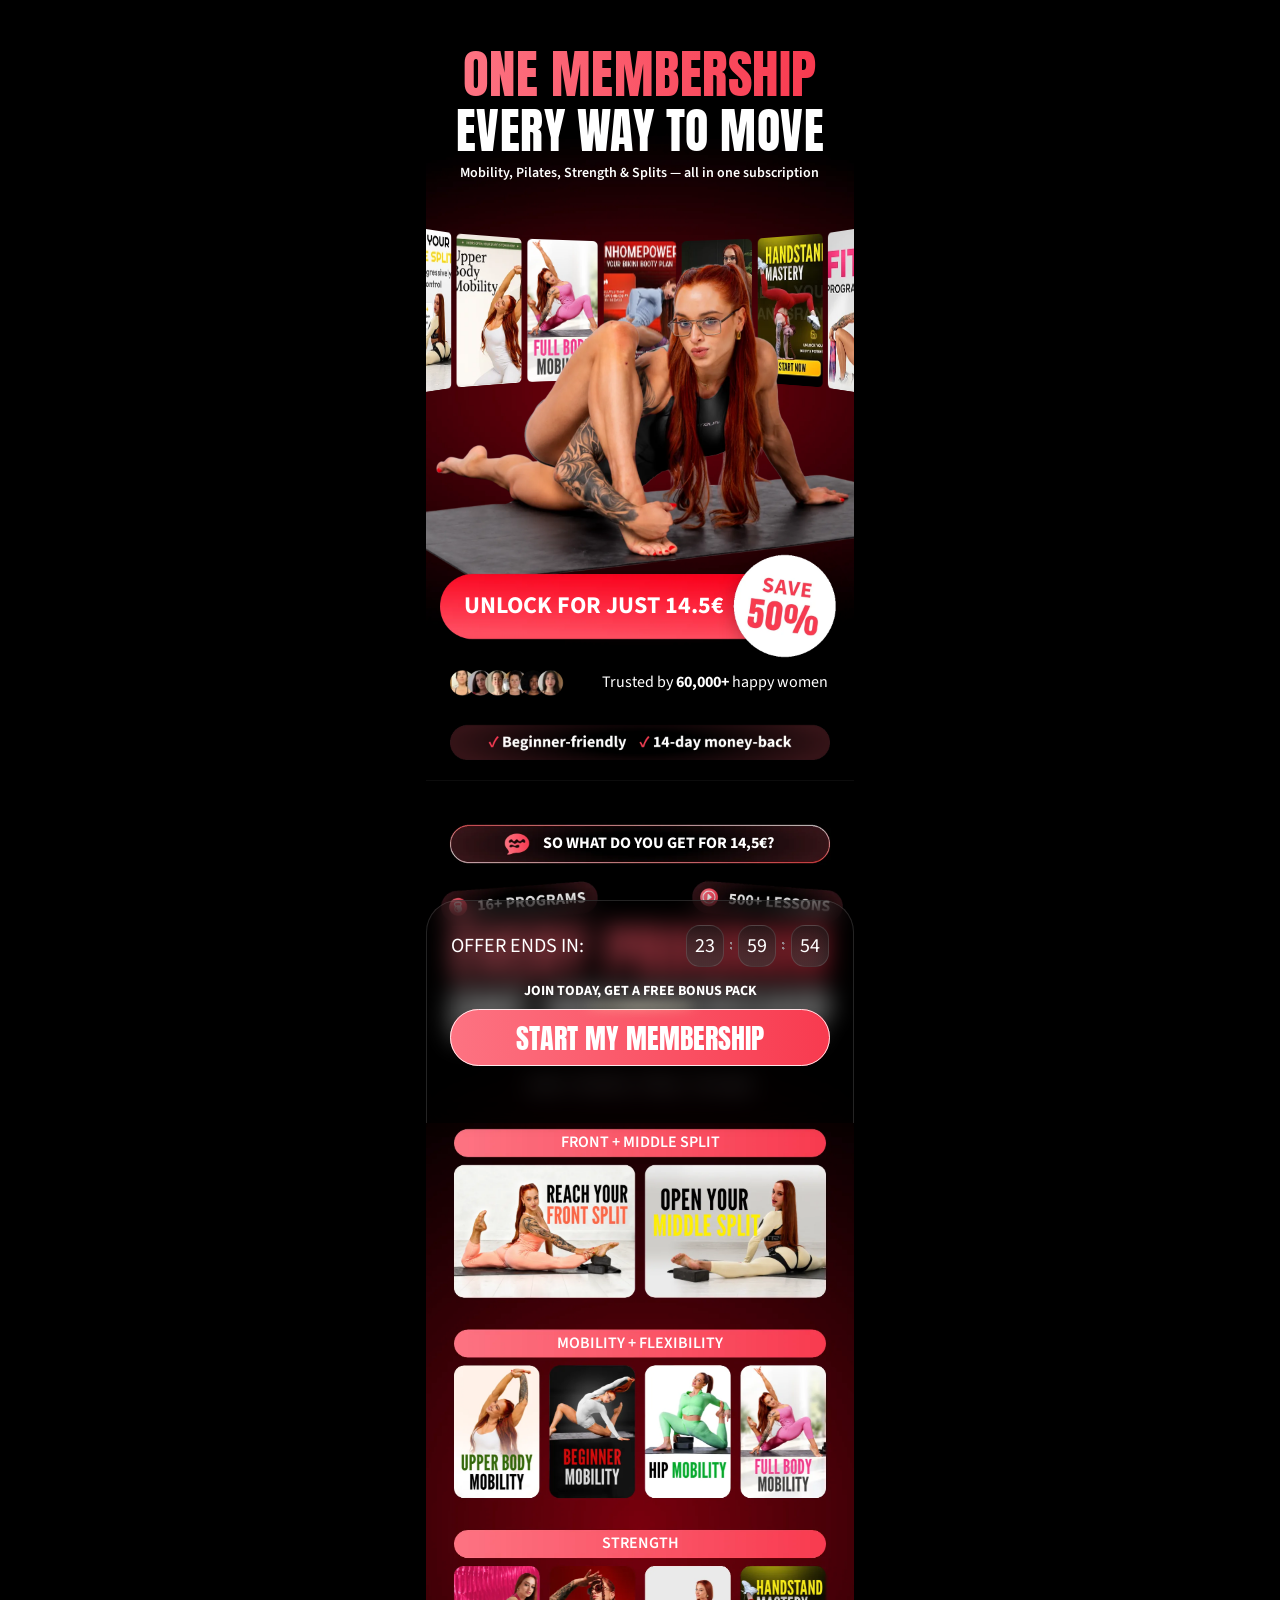
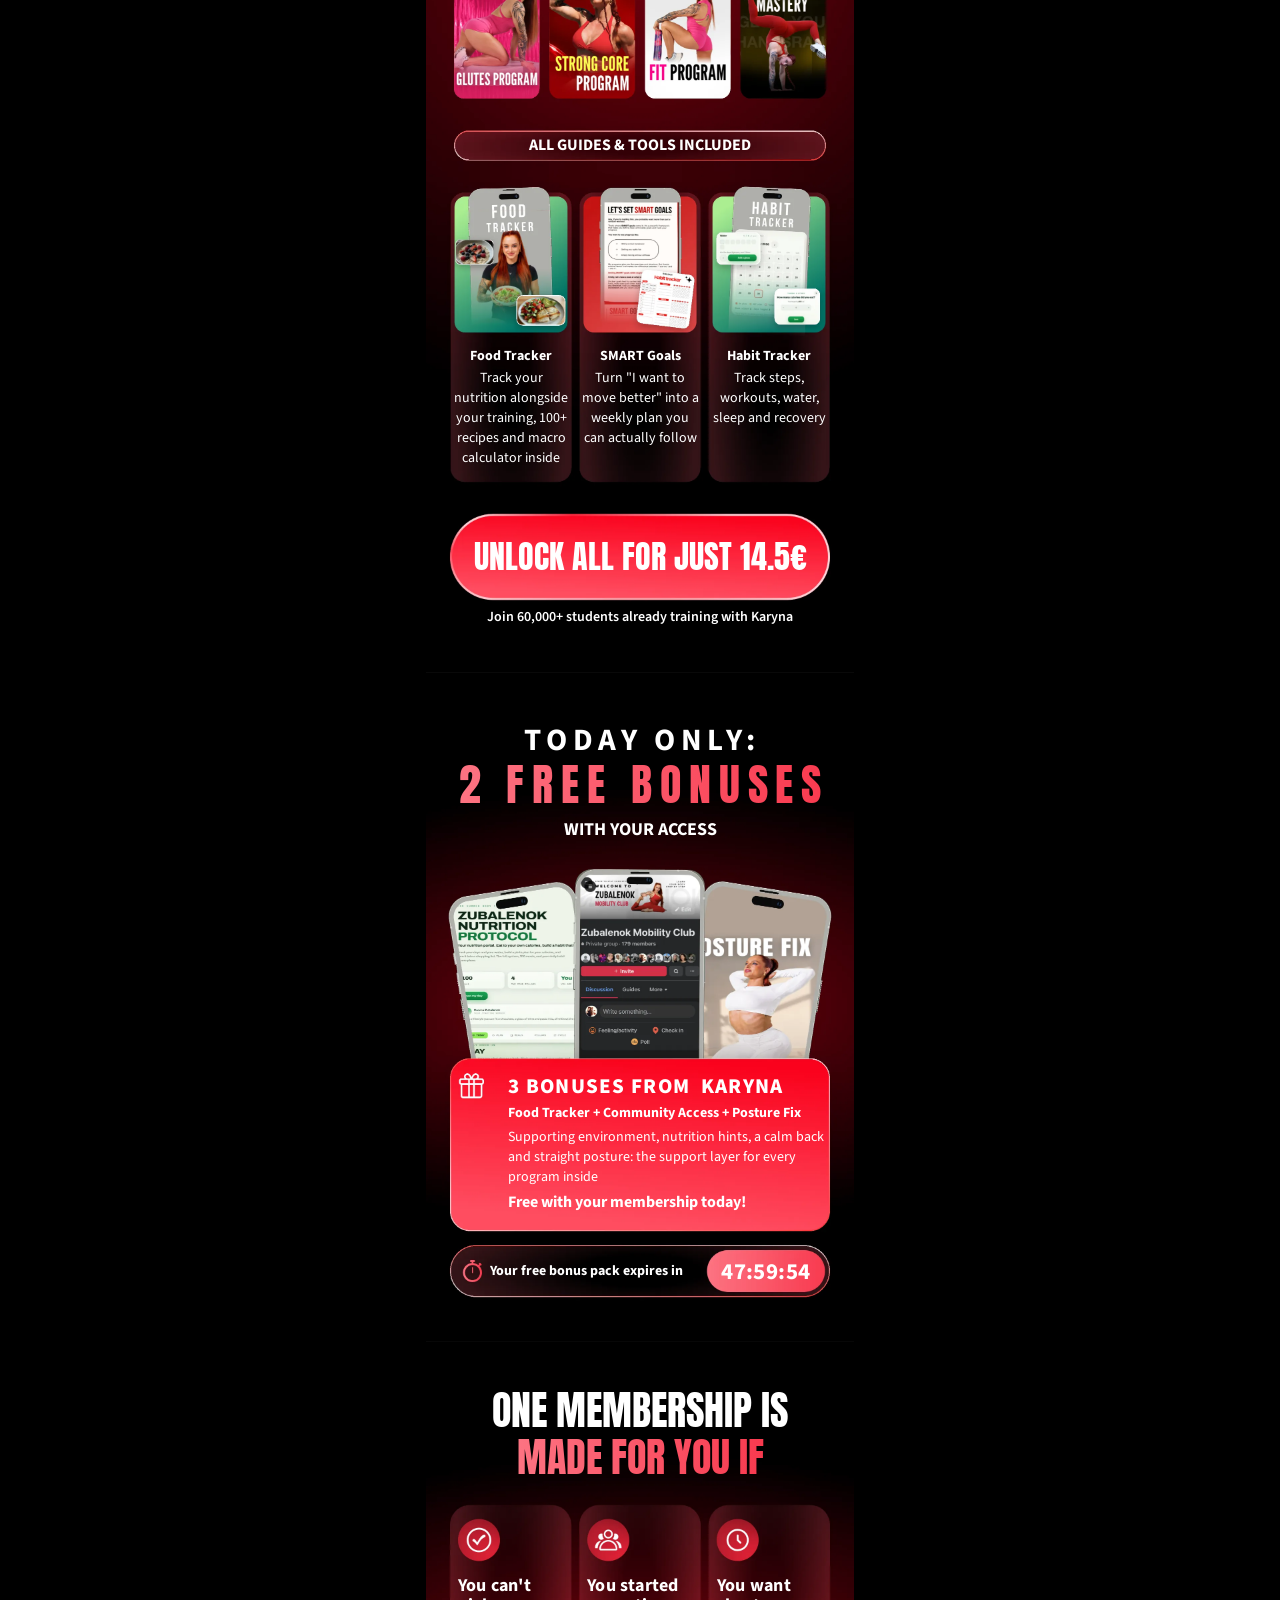
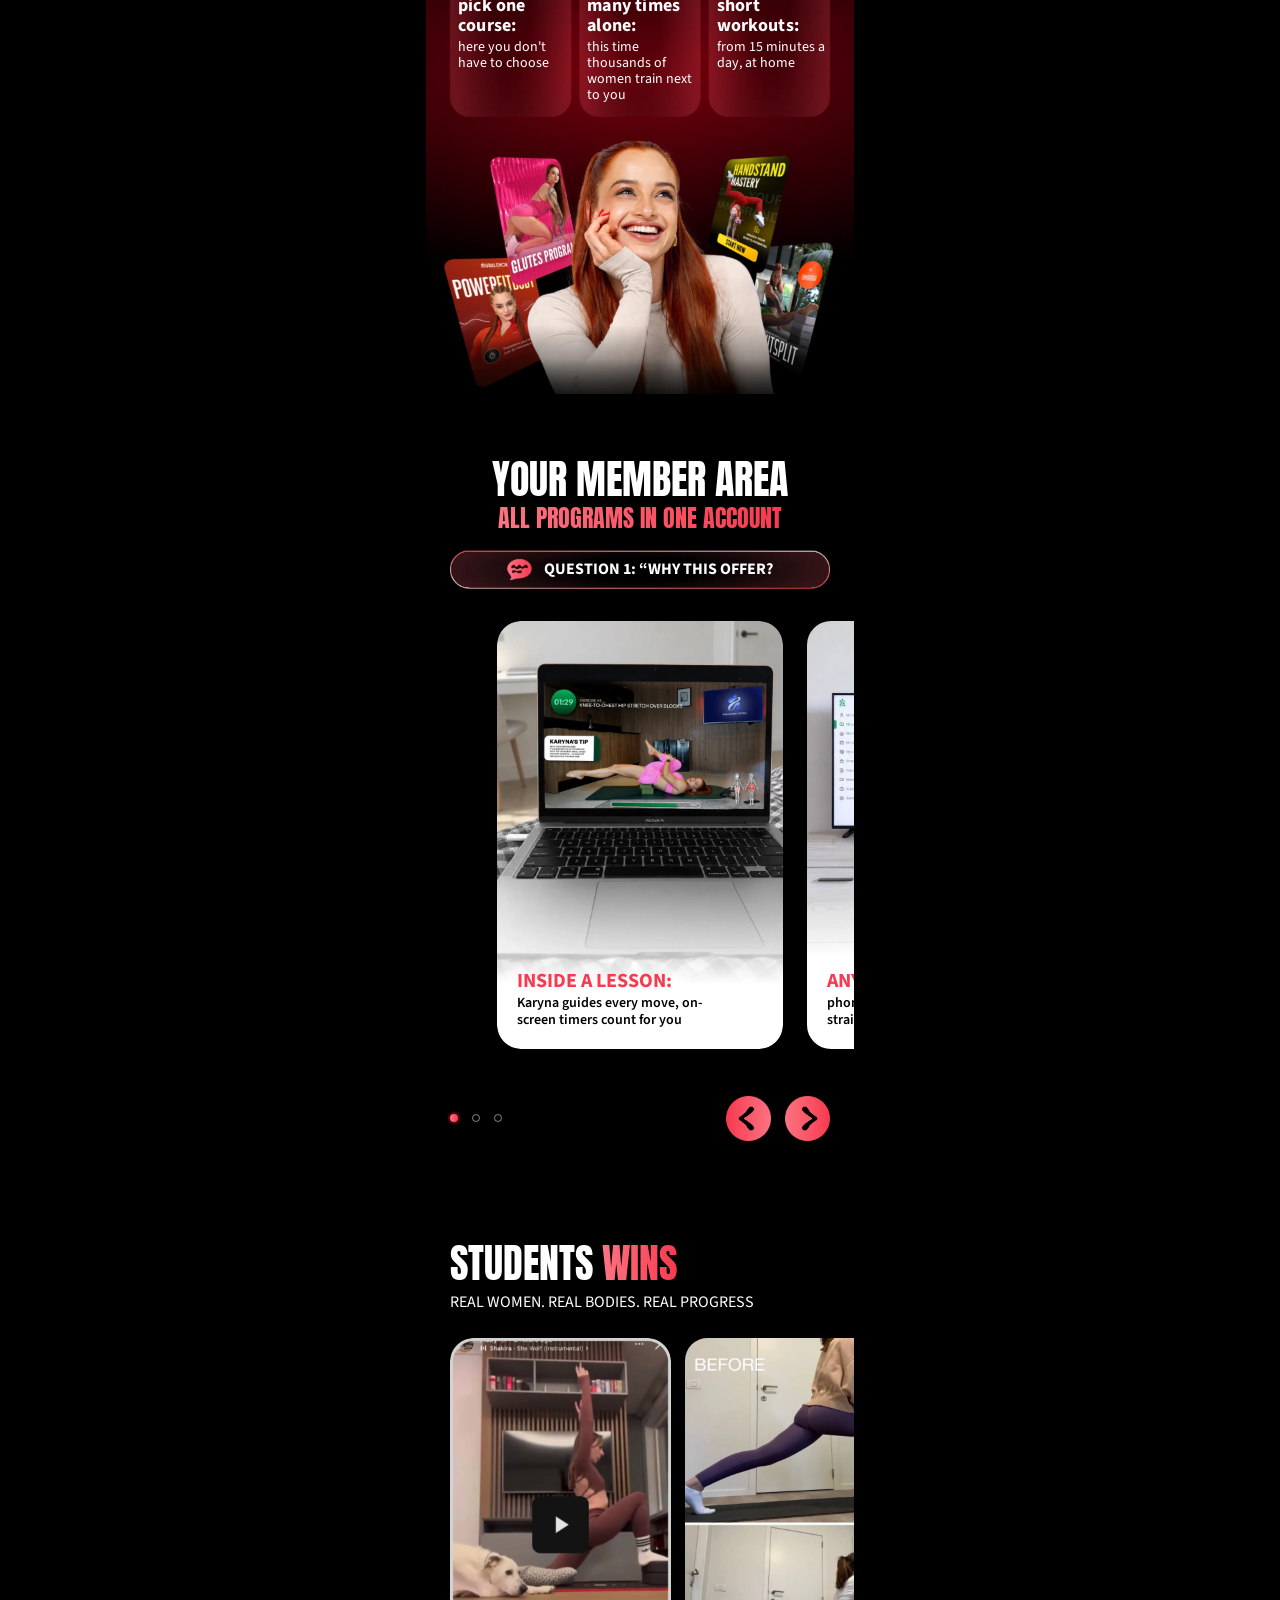
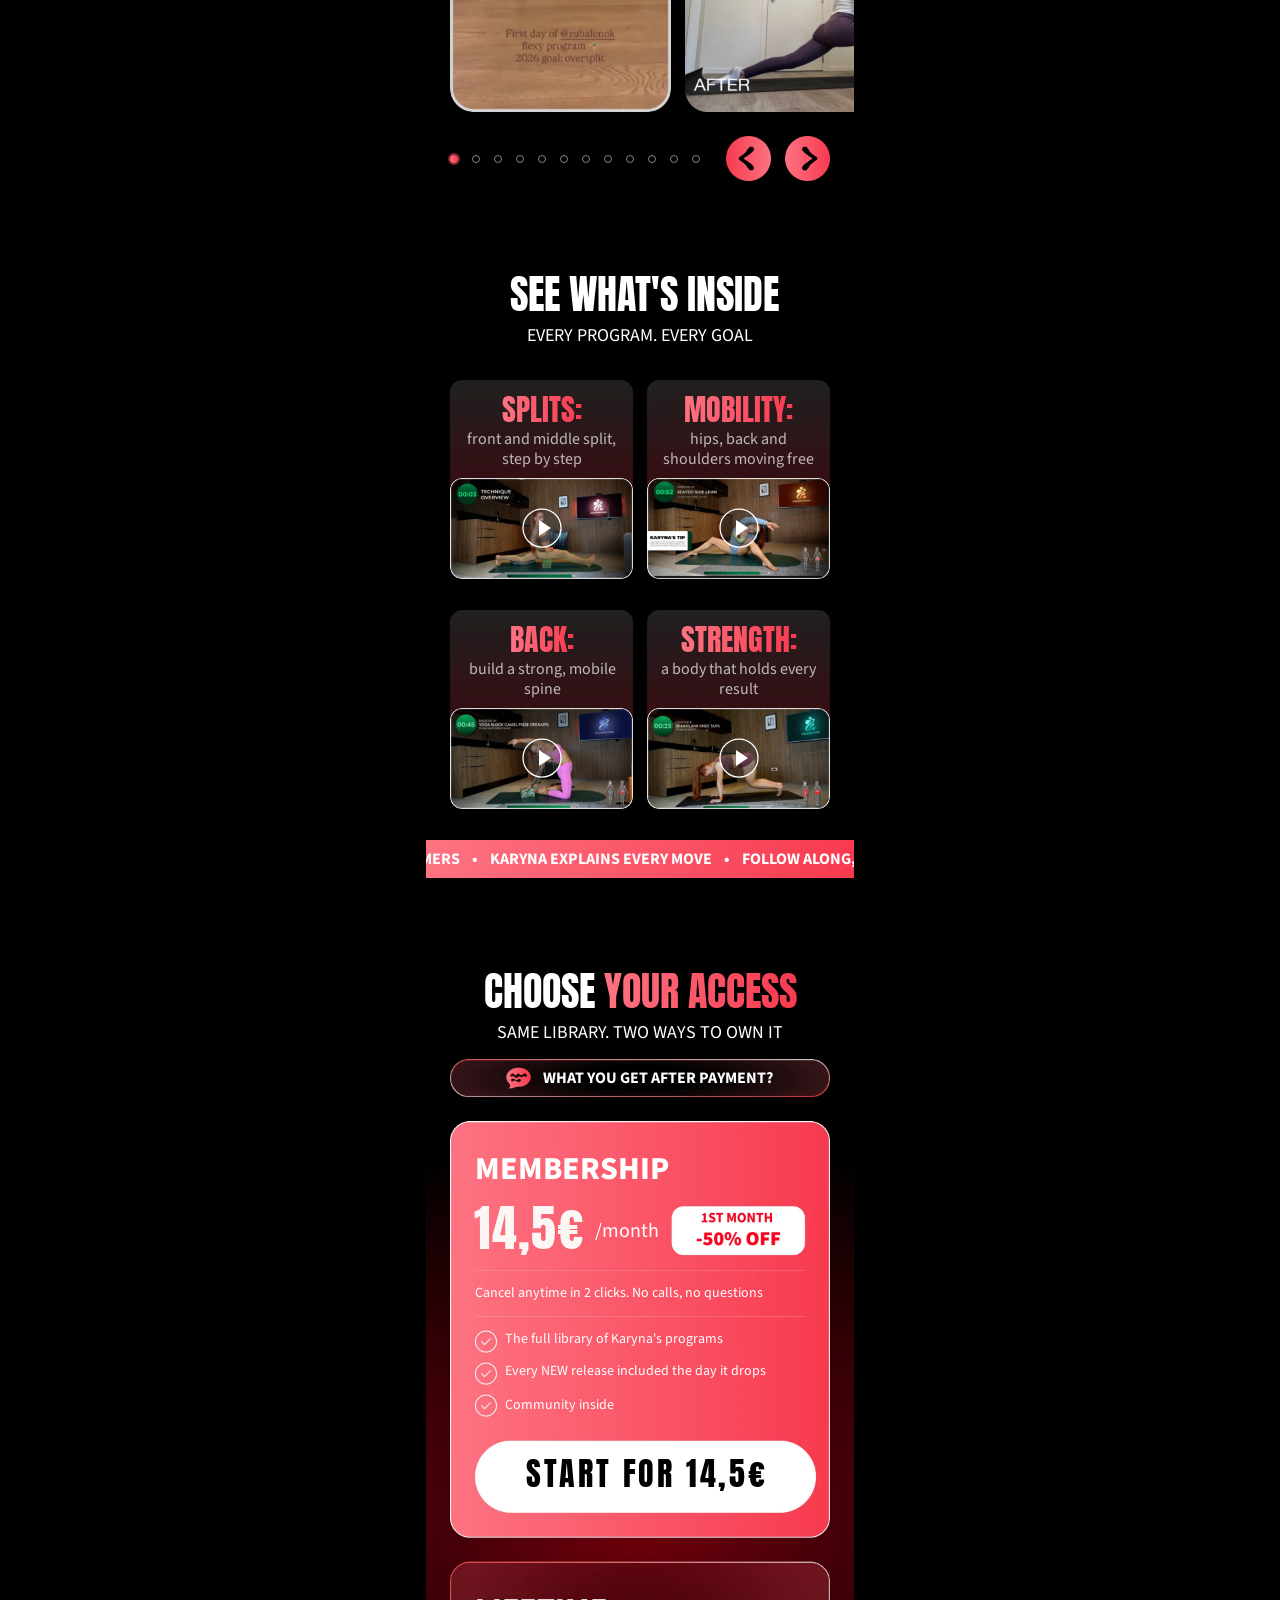
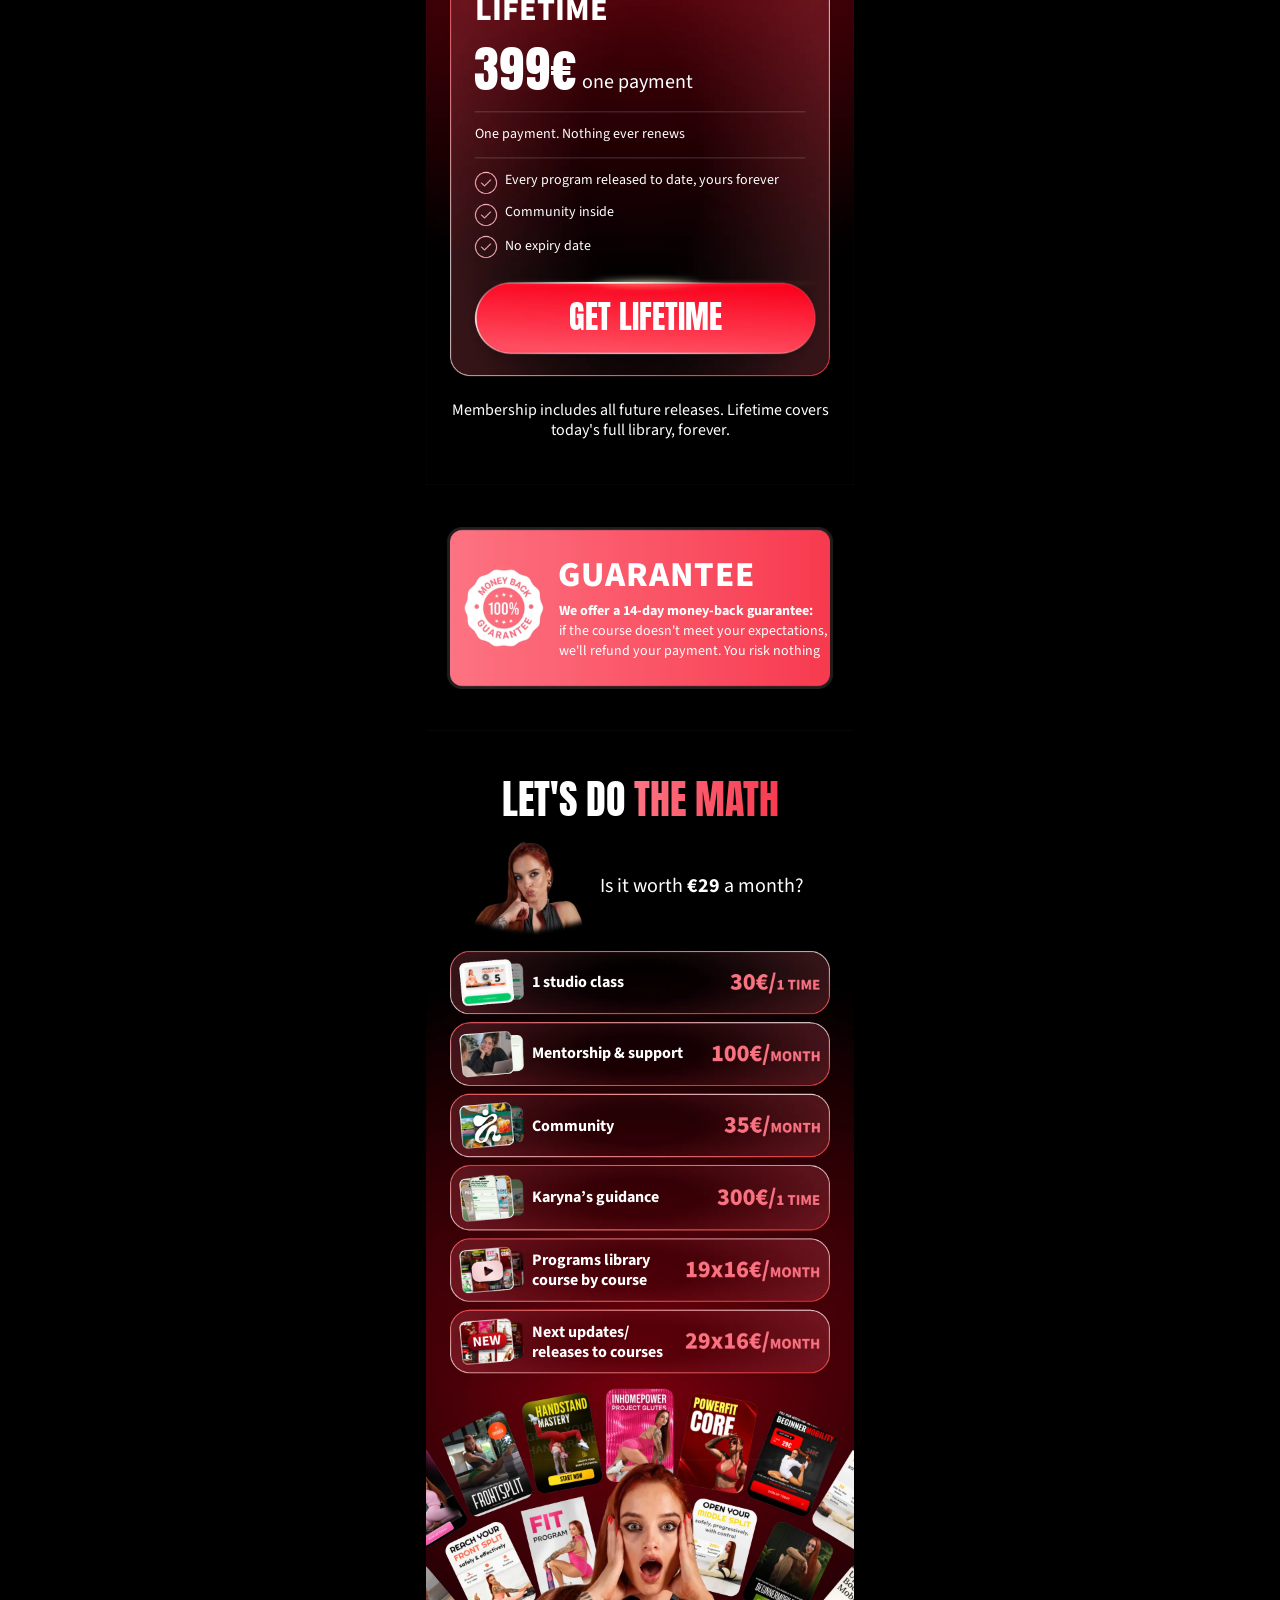
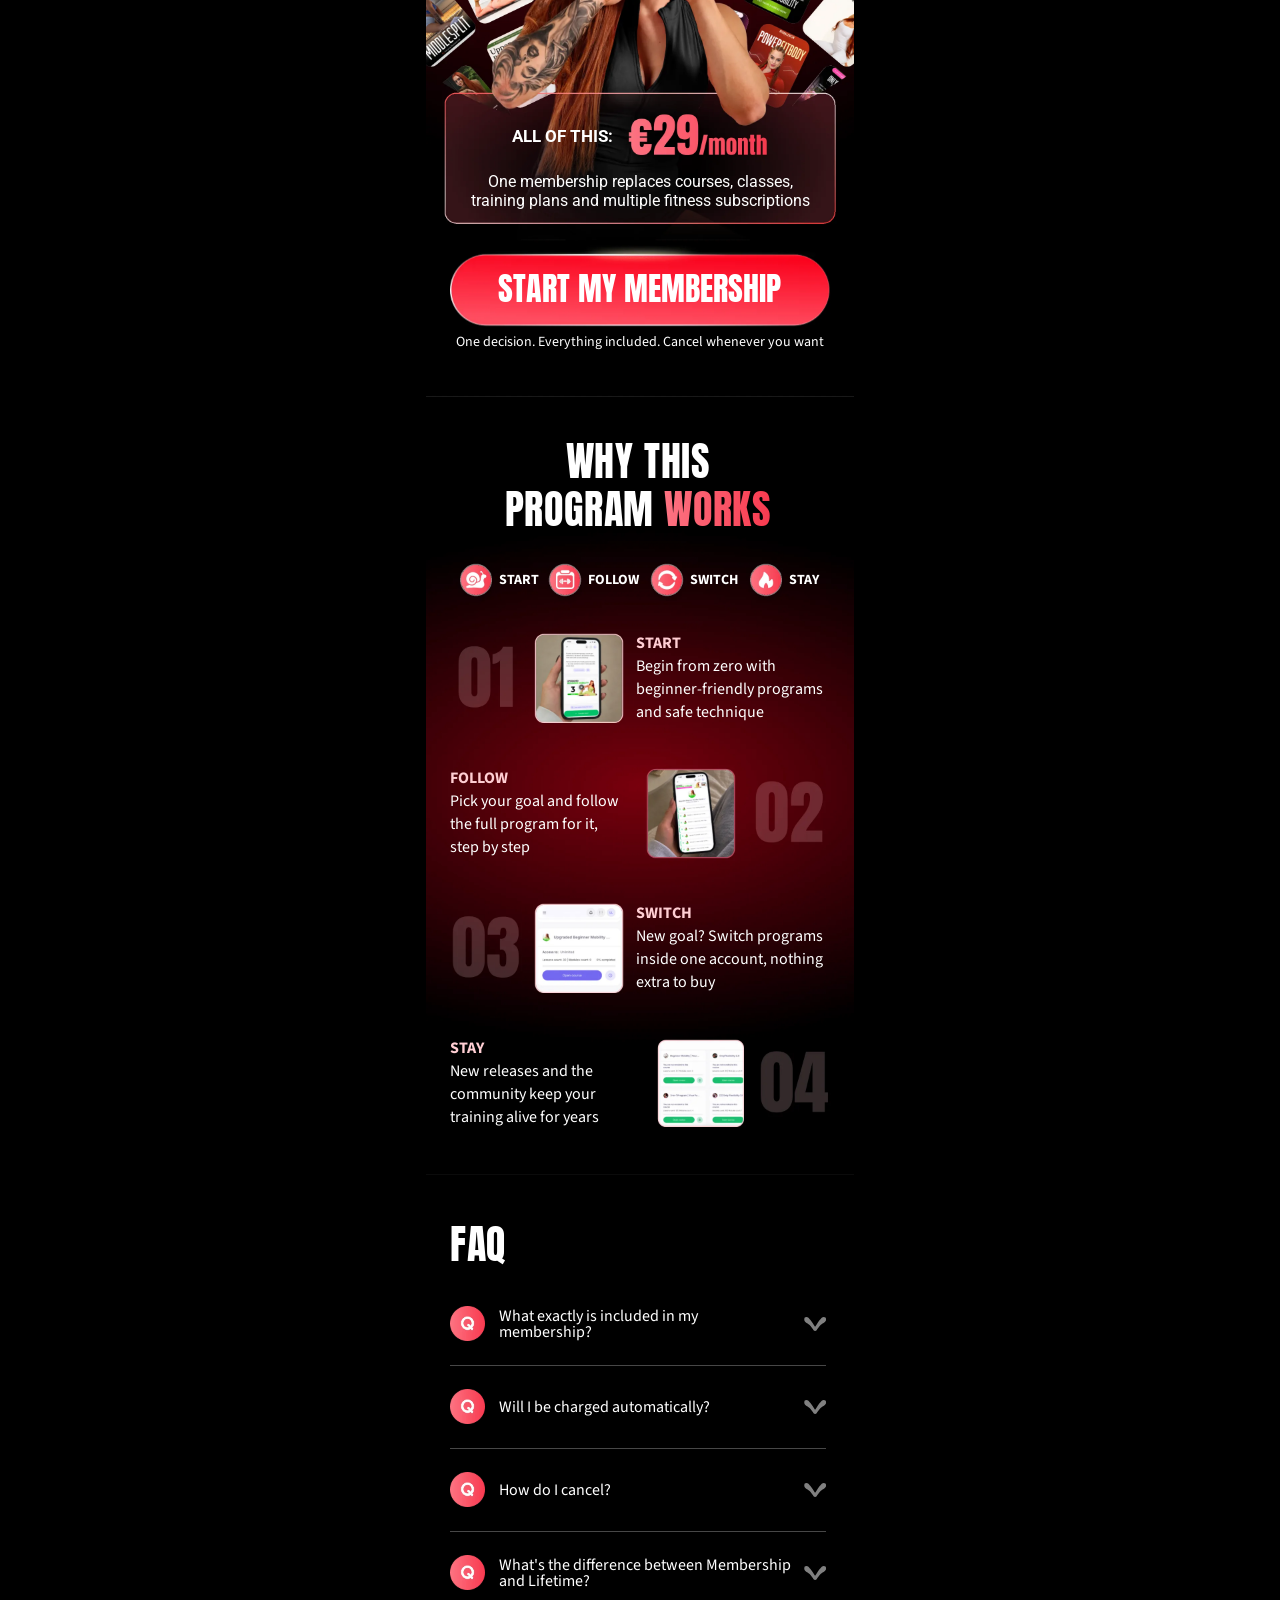
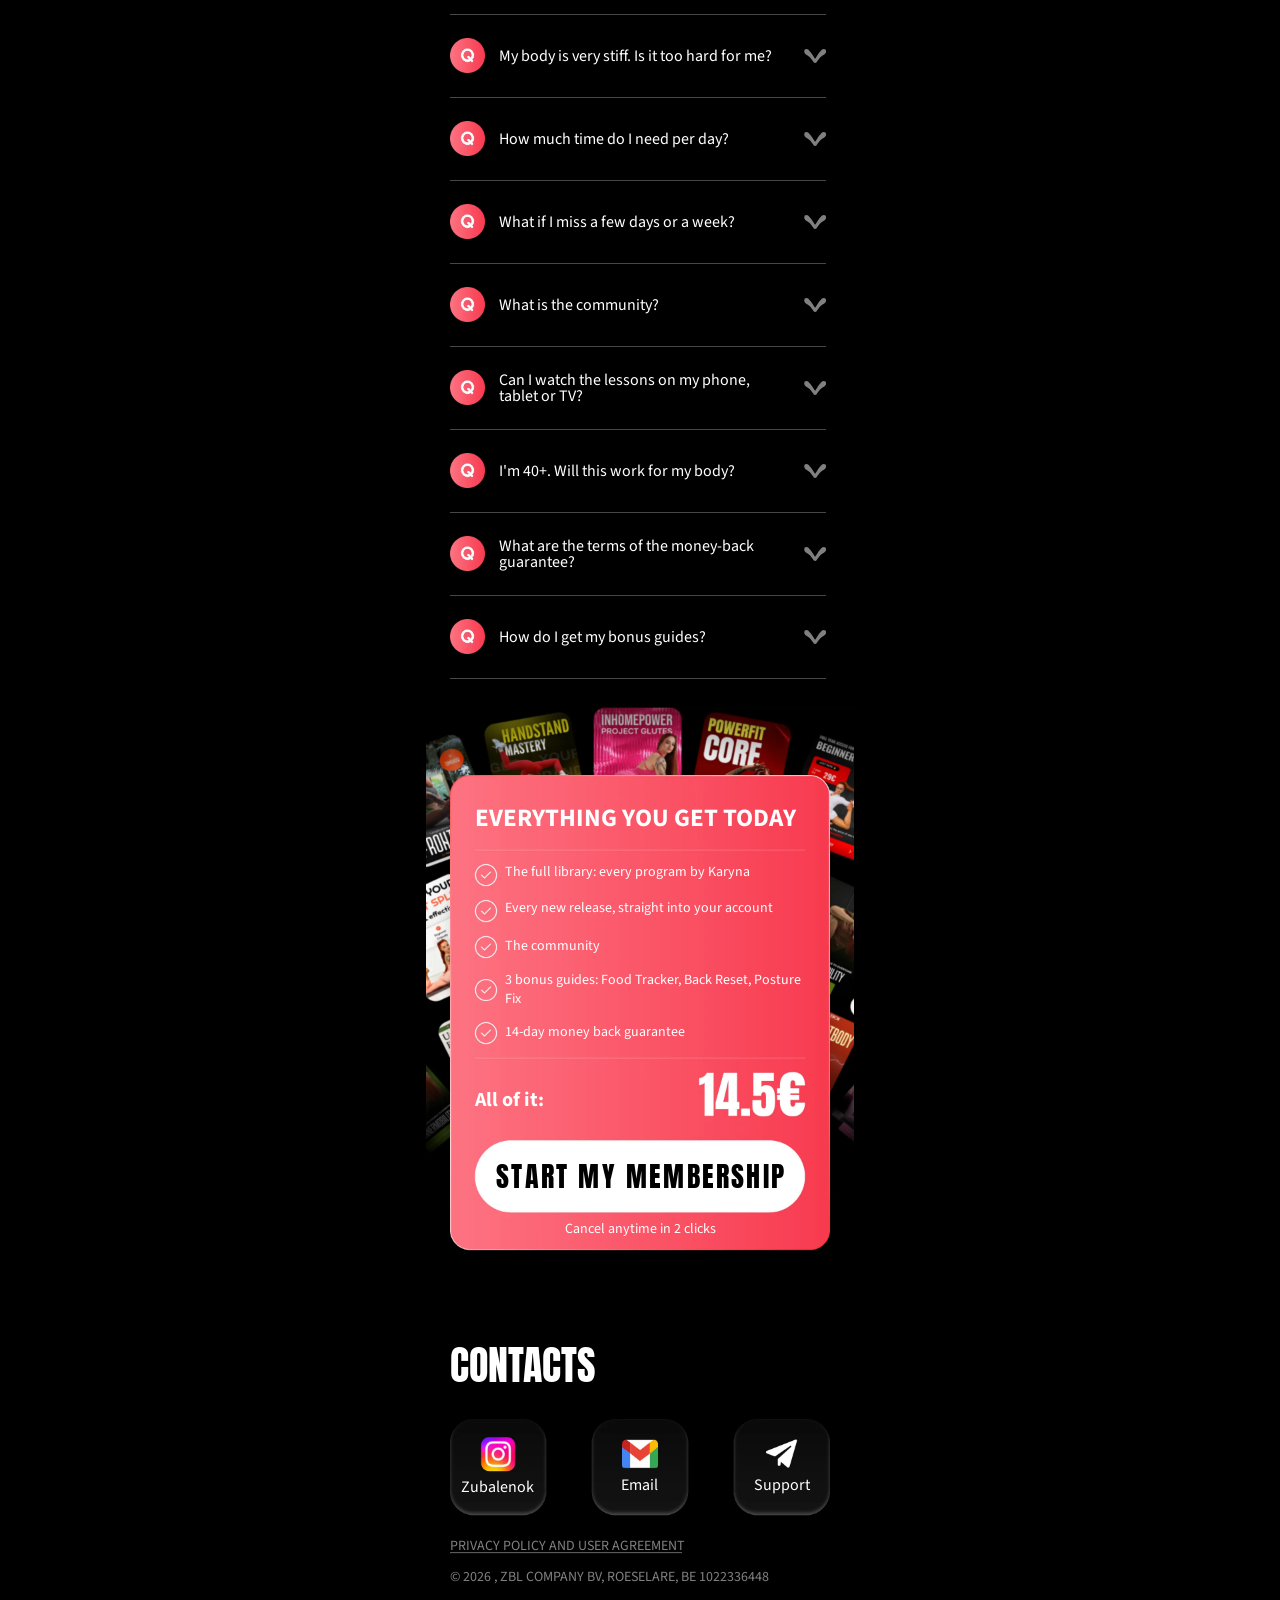
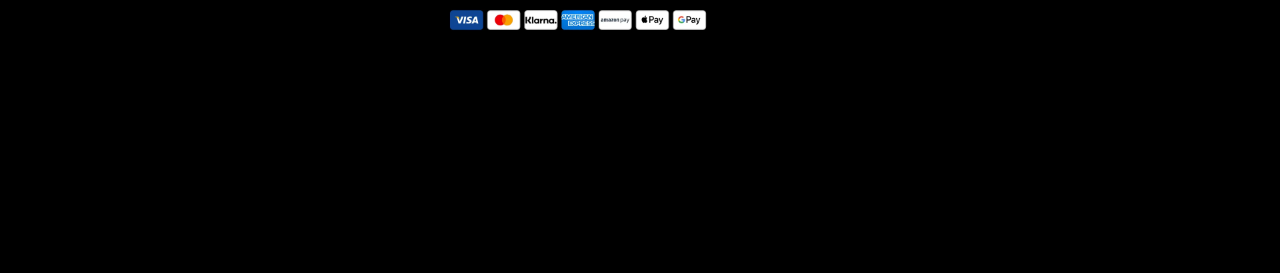
==== commit 58390184: "fdfd" ====
--- a/index.html
+++ b/index.html
@@ -81,9 +81,8 @@
 <body>
 <div class="page">
 
-<section class="sec sec-hero" style="height:86.9rem">
-<img class="art" src="img/hero-bg.webp" width="428" height="869" alt="" fetchpriority="high">
-<a class="hit check-click" href="https://zubalenok.online/shop/item/13510" data-pay="v1" style="left:5.85rem;top:20.55rem;width:31.2rem;height:4.2rem"><p class="t p16b tcx" style="left:0;width:31.15rem;top:1.09rem">TRY ALL PROGRAMS FOR HALF THE PRICE</p></a>
+<section class="sec sec-hero" style="height:78rem">
+<img class="art" src="img/hero-bg.webp" width="428" height="780" alt="" fetchpriority="high">
 <div class="hero-carousel-wrap">
     <div class="hero-carousel">
       <div class="hero-card" style="--i:0;background-image:url('img/cards/card1.webp')"></div>
@@ -105,69 +104,69 @@
     </div>
   </div>
 <img class="hero-glow" src="img/hero-glow.webp" alt="">
-<img class="art" src="img/hero-front.webp" width="428" height="869" alt="Karyna Zubalenok" fetchpriority="high">
+<img class="art" src="img/hero-front.webp" width="428" height="780" alt="Karyna Zubalenok" fetchpriority="high">
 <p class="t h53_3 tcx" style="left:0;width:42.7rem;top:4.23rem;letter-spacing:0.05rem"><span class="g">ONE MEMBERSHIP</span></p>
 <p class="t h48_3 tc" style="top:10.15rem;letter-spacing:0.05rem">EVERY WAY TO MOVE</p>
 <p class="t p14m tcx" style="left:0;width:42.7rem;top:16.53rem">Mobility, Pilates, Strength &amp; Splits — all in one subscription</p>
-<a class="hit check-click" href="https://zubalenok.online/shop/item/13510" data-pay="v1" style="left:4rem;top:54.5rem;width:34.89rem;height:10.56rem"><p class="t h32 tcx" style="left:0;width:17.59rem;top:1.57rem;letter-spacing:0.13rem;line-height:3.6rem">50% OFF<br>TO START</p><p class="t p24b c-scarlet tcx" style="left:14.28rem;width:20.61rem;top:2.73rem">JUST  <span data-pay-price="v1">14.99€</span></p><p class="t p14 tcx" style="left:14rem;width:20.89rem;top:6.63rem;letter-spacing:0.13rem">less than 0.48€/day!</p></a>
-<p class="t p14" style="left:5.2rem;top:67.58rem">ALL programs</p>
-<p class="t p14" style="left:19.55rem;top:67.58rem">New releases</p>
-<p class="t p14" style="left:33.5rem;top:67.61rem">Community</p>
-<p class="t p14b" style="left:3.5rem;top:73.02rem;line-height:1.9rem">You don’t need<br><span class="n">to be flexible to start</span></p>
-<a class="hit check-click" href="https://zubalenok.online/shop/item/13510" data-pay="v1" style="left:17.3rem;top:72.3rem;width:22rem;height:5.2rem"><p class="t p18b tcx" style="left:0;width:22rem;top:1.56rem">START MY MEMBERSHIP</p></a>
-<p class="t p16" style="left:17.6rem;top:80.94rem">Trusted by <b>60,000+</b> happy women</p>
-</section>
-
-<section class="sec sec-programs" style="height:102.42rem">
-<img class="art" src="img/sec-programs.webp" width="428" height="1024" alt="" loading="lazy" decoding="async">
-<div class="marquee" style="top:4.5rem"><div class="marquee__track"><div class="marquee__group"><div class="marquee__item"><svg class="marquee__star" viewBox="24.5 924.5 17 17" aria-hidden="true"><path d="M41.3254 932.785L35.9363 932.033C35.5603 931.979 35.3813 931.532 35.5961 931.227L37.4939 928.703C37.6014 928.56 37.4223 928.381 37.2791 928.488L34.7546 930.404C34.4502 930.637 34.0026 930.458 33.9489 930.082L33.2149 924.675C33.179 924.442 32.8389 924.442 32.8031 924.675L32.0511 930.064C31.9974 930.44 31.5498 930.619 31.2454 930.386L28.7209 928.488C28.5777 928.381 28.3986 928.56 28.5061 928.703L30.4039 931.227C30.6367 931.532 30.4576 931.979 30.0637 932.033L24.6746 932.785C24.4418 932.821 24.4418 933.161 24.6746 933.197L30.0637 933.949C30.4397 934.003 30.6187 934.45 30.4039 934.755L28.4882 937.279C28.3807 937.422 28.5598 937.601 28.703 937.494L31.2275 935.596C31.5319 935.363 31.9795 935.542 32.0332 935.936L32.7852 941.325C32.821 941.558 33.1611 941.558 33.1969 941.325L33.9489 935.936C34.0026 935.56 34.4502 935.381 34.7546 935.596L37.2791 937.494C37.4223 937.601 37.6014 937.422 37.4939 937.279L35.5961 934.755C35.3633 934.45 35.5424 934.003 35.9363 933.949L41.3254 933.197C41.5582 933.179 41.5582 932.821 41.3254 932.785Z" fill="currentColor"/></svg><span>ALL INCLUDED</span></div><div class="marquee__item"><svg class="marquee__star" viewBox="24.5 924.5 17 17" aria-hidden="true"><path d="M41.3254 932.785L35.9363 932.033C35.5603 931.979 35.3813 931.532 35.5961 931.227L37.4939 928.703C37.6014 928.56 37.4223 928.381 37.2791 928.488L34.7546 930.404C34.4502 930.637 34.0026 930.458 33.9489 930.082L33.2149 924.675C33.179 924.442 32.8389 924.442 32.8031 924.675L32.0511 930.064C31.9974 930.44 31.5498 930.619 31.2454 930.386L28.7209 928.488C28.5777 928.381 28.3986 928.56 28.5061 928.703L30.4039 931.227C30.6367 931.532 30.4576 931.979 30.0637 932.033L24.6746 932.785C24.4418 932.821 24.4418 933.161 24.6746 933.197L30.0637 933.949C30.4397 934.003 30.6187 934.45 30.4039 934.755L28.4882 937.279C28.3807 937.422 28.5598 937.601 28.703 937.494L31.2275 935.596C31.5319 935.363 31.9795 935.542 32.0332 935.936L32.7852 941.325C32.821 941.558 33.1611 941.558 33.1969 941.325L33.9489 935.936C34.0026 935.56 34.4502 935.381 34.7546 935.596L37.2791 937.494C37.4223 937.601 37.6014 937.422 37.4939 937.279L35.5961 934.755C35.3633 934.45 35.5424 934.003 35.9363 933.949L41.3254 933.197C41.5582 933.179 41.5582 932.821 41.3254 932.785Z" fill="currentColor"/></svg><span>ALL INCLUDED</span></div><div class="marquee__item"><svg class="marquee__star" viewBox="24.5 924.5 17 17" aria-hidden="true"><path d="M41.3254 932.785L35.9363 932.033C35.5603 931.979 35.3813 931.532 35.5961 931.227L37.4939 928.703C37.6014 928.56 37.4223 928.381 37.2791 928.488L34.7546 930.404C34.4502 930.637 34.0026 930.458 33.9489 930.082L33.2149 924.675C33.179 924.442 32.8389 924.442 32.8031 924.675L32.0511 930.064C31.9974 930.44 31.5498 930.619 31.2454 930.386L28.7209 928.488C28.5777 928.381 28.3986 928.56 28.5061 928.703L30.4039 931.227C30.6367 931.532 30.4576 931.979 30.0637 932.033L24.6746 932.785C24.4418 932.821 24.4418 933.161 24.6746 933.197L30.0637 933.949C30.4397 934.003 30.6187 934.45 30.4039 934.755L28.4882 937.279C28.3807 937.422 28.5598 937.601 28.703 937.494L31.2275 935.596C31.5319 935.363 31.9795 935.542 32.0332 935.936L32.7852 941.325C32.821 941.558 33.1611 941.558 33.1969 941.325L33.9489 935.936C34.0026 935.56 34.4502 935.381 34.7546 935.596L37.2791 937.494C37.4223 937.601 37.6014 937.422 37.4939 937.279L35.5961 934.755C35.3633 934.45 35.5424 934.003 35.9363 933.949L41.3254 933.197C41.5582 933.179 41.5582 932.821 41.3254 932.785Z" fill="currentColor"/></svg><span>ALL INCLUDED</span></div><div class="marquee__item"><svg class="marquee__star" viewBox="24.5 924.5 17 17" aria-hidden="true"><path d="M41.3254 932.785L35.9363 932.033C35.5603 931.979 35.3813 931.532 35.5961 931.227L37.4939 928.703C37.6014 928.56 37.4223 928.381 37.2791 928.488L34.7546 930.404C34.4502 930.637 34.0026 930.458 33.9489 930.082L33.2149 924.675C33.179 924.442 32.8389 924.442 32.8031 924.675L32.0511 930.064C31.9974 930.44 31.5498 930.619 31.2454 930.386L28.7209 928.488C28.5777 928.381 28.3986 928.56 28.5061 928.703L30.4039 931.227C30.6367 931.532 30.4576 931.979 30.0637 932.033L24.6746 932.785C24.4418 932.821 24.4418 933.161 24.6746 933.197L30.0637 933.949C30.4397 934.003 30.6187 934.45 30.4039 934.755L28.4882 937.279C28.3807 937.422 28.5598 937.601 28.703 937.494L31.2275 935.596C31.5319 935.363 31.9795 935.542 32.0332 935.936L32.7852 941.325C32.821 941.558 33.1611 941.558 33.1969 941.325L33.9489 935.936C34.0026 935.56 34.4502 935.381 34.7546 935.596L37.2791 937.494C37.4223 937.601 37.6014 937.422 37.4939 937.279L35.5961 934.755C35.3633 934.45 35.5424 934.003 35.9363 933.949L41.3254 933.197C41.5582 933.179 41.5582 932.821 41.3254 932.785Z" fill="currentColor"/></svg><span>ALL INCLUDED</span></div></div><div class="marquee__group" aria-hidden="true"><div class="marquee__item"><svg class="marquee__star" viewBox="24.5 924.5 17 17" aria-hidden="true"><path d="M41.3254 932.785L35.9363 932.033C35.5603 931.979 35.3813 931.532 35.5961 931.227L37.4939 928.703C37.6014 928.56 37.4223 928.381 37.2791 928.488L34.7546 930.404C34.4502 930.637 34.0026 930.458 33.9489 930.082L33.2149 924.675C33.179 924.442 32.8389 924.442 32.8031 924.675L32.0511 930.064C31.9974 930.44 31.5498 930.619 31.2454 930.386L28.7209 928.488C28.5777 928.381 28.3986 928.56 28.5061 928.703L30.4039 931.227C30.6367 931.532 30.4576 931.979 30.0637 932.033L24.6746 932.785C24.4418 932.821 24.4418 933.161 24.6746 933.197L30.0637 933.949C30.4397 934.003 30.6187 934.45 30.4039 934.755L28.4882 937.279C28.3807 937.422 28.5598 937.601 28.703 937.494L31.2275 935.596C31.5319 935.363 31.9795 935.542 32.0332 935.936L32.7852 941.325C32.821 941.558 33.1611 941.558 33.1969 941.325L33.9489 935.936C34.0026 935.56 34.4502 935.381 34.7546 935.596L37.2791 937.494C37.4223 937.601 37.6014 937.422 37.4939 937.279L35.5961 934.755C35.3633 934.45 35.5424 934.003 35.9363 933.949L41.3254 933.197C41.5582 933.179 41.5582 932.821 41.3254 932.785Z" fill="currentColor"/></svg><span>ALL INCLUDED</span></div><div class="marquee__item"><svg class="marquee__star" viewBox="24.5 924.5 17 17" aria-hidden="true"><path d="M41.3254 932.785L35.9363 932.033C35.5603 931.979 35.3813 931.532 35.5961 931.227L37.4939 928.703C37.6014 928.56 37.4223 928.381 37.2791 928.488L34.7546 930.404C34.4502 930.637 34.0026 930.458 33.9489 930.082L33.2149 924.675C33.179 924.442 32.8389 924.442 32.8031 924.675L32.0511 930.064C31.9974 930.44 31.5498 930.619 31.2454 930.386L28.7209 928.488C28.5777 928.381 28.3986 928.56 28.5061 928.703L30.4039 931.227C30.6367 931.532 30.4576 931.979 30.0637 932.033L24.6746 932.785C24.4418 932.821 24.4418 933.161 24.6746 933.197L30.0637 933.949C30.4397 934.003 30.6187 934.45 30.4039 934.755L28.4882 937.279C28.3807 937.422 28.5598 937.601 28.703 937.494L31.2275 935.596C31.5319 935.363 31.9795 935.542 32.0332 935.936L32.7852 941.325C32.821 941.558 33.1611 941.558 33.1969 941.325L33.9489 935.936C34.0026 935.56 34.4502 935.381 34.7546 935.596L37.2791 937.494C37.4223 937.601 37.6014 937.422 37.4939 937.279L35.5961 934.755C35.3633 934.45 35.5424 934.003 35.9363 933.949L41.3254 933.197C41.5582 933.179 41.5582 932.821 41.3254 932.785Z" fill="currentColor"/></svg><span>ALL INCLUDED</span></div><div class="marquee__item"><svg class="marquee__star" viewBox="24.5 924.5 17 17" aria-hidden="true"><path d="M41.3254 932.785L35.9363 932.033C35.5603 931.979 35.3813 931.532 35.5961 931.227L37.4939 928.703C37.6014 928.56 37.4223 928.381 37.2791 928.488L34.7546 930.404C34.4502 930.637 34.0026 930.458 33.9489 930.082L33.2149 924.675C33.179 924.442 32.8389 924.442 32.8031 924.675L32.0511 930.064C31.9974 930.44 31.5498 930.619 31.2454 930.386L28.7209 928.488C28.5777 928.381 28.3986 928.56 28.5061 928.703L30.4039 931.227C30.6367 931.532 30.4576 931.979 30.0637 932.033L24.6746 932.785C24.4418 932.821 24.4418 933.161 24.6746 933.197L30.0637 933.949C30.4397 934.003 30.6187 934.45 30.4039 934.755L28.4882 937.279C28.3807 937.422 28.5598 937.601 28.703 937.494L31.2275 935.596C31.5319 935.363 31.9795 935.542 32.0332 935.936L32.7852 941.325C32.821 941.558 33.1611 941.558 33.1969 941.325L33.9489 935.936C34.0026 935.56 34.4502 935.381 34.7546 935.596L37.2791 937.494C37.4223 937.601 37.6014 937.422 37.4939 937.279L35.5961 934.755C35.3633 934.45 35.5424 934.003 35.9363 933.949L41.3254 933.197C41.5582 933.179 41.5582 932.821 41.3254 932.785Z" fill="currentColor"/></svg><span>ALL INCLUDED</span></div><div class="marquee__item"><svg class="marquee__star" viewBox="24.5 924.5 17 17" aria-hidden="true"><path d="M41.3254 932.785L35.9363 932.033C35.5603 931.979 35.3813 931.532 35.5961 931.227L37.4939 928.703C37.6014 928.56 37.4223 928.381 37.2791 928.488L34.7546 930.404C34.4502 930.637 34.0026 930.458 33.9489 930.082L33.2149 924.675C33.179 924.442 32.8389 924.442 32.8031 924.675L32.0511 930.064C31.9974 930.44 31.5498 930.619 31.2454 930.386L28.7209 928.488C28.5777 928.381 28.3986 928.56 28.5061 928.703L30.4039 931.227C30.6367 931.532 30.4576 931.979 30.0637 932.033L24.6746 932.785C24.4418 932.821 24.4418 933.161 24.6746 933.197L30.0637 933.949C30.4397 934.003 30.6187 934.45 30.4039 934.755L28.4882 937.279C28.3807 937.422 28.5598 937.601 28.703 937.494L31.2275 935.596C31.5319 935.363 31.9795 935.542 32.0332 935.936L32.7852 941.325C32.821 941.558 33.1611 941.558 33.1969 941.325L33.9489 935.936C34.0026 935.56 34.4502 935.381 34.7546 935.596L37.2791 937.494C37.4223 937.601 37.6014 937.422 37.4939 937.279L35.5961 934.755C35.3633 934.45 35.5424 934.003 35.9363 933.949L41.3254 933.197C41.5582 933.179 41.5582 932.821 41.3254 932.785Z" fill="currentColor"/></svg><span>ALL INCLUDED</span></div></div></div></div>
-<p class="t p16b tcx" style="left:3.64rem;width:39.16rem;top:12.44rem">SO WHAT DO YOU GET FOR €1?</p>
-<p class="t h62_2 tcx" style="left:0;width:42.7rem;top:20.55rem"><span class="g">EVERY PROGRAM</span></p>
-<p class="t h58_3 tcx" style="left:0;width:42.7rem;top:27.23rem">ONE MEMBERSHIP</p>
-<p class="t p16 tc" style="top:36.55rem">Splits · Mobility · Pilates · Strength</p>
+<a class="hit check-click" href="https://zubalenok.online/shop/item/13510" data-pay="v1" style="left:1.4rem;top:54.87rem;width:40.21rem;height:11.46rem"><p class="t p24b" style="left:2.4rem;top:4.34rem">UNLOCK FOR JUST <span data-pay-price="v1">14.5€</span></p></a>
+<p class="t p16" style="left:17.6rem;top:67.34rem">Trusted by <b>60,000+</b> happy women</p>
+</section>
+
+<section class="sec sec-programs" style="height:149.29rem">
+<img class="art" src="img/sec-programs.webp" width="428" height="1493" alt="" loading="lazy" decoding="async">
+<p class="t p16b tcx" style="left:3.64rem;width:39.16rem;top:5.44rem">SO WHAT DO YOU GET FOR 14,5€?</p>
+<p class="t h62_2 tcx" style="left:0;width:42.7rem;top:13.55rem"><span class="g">EVERY PROGRAM</span></p>
+<p class="t h58_3 tcx" style="left:0;width:42.7rem;top:20.23rem">ONE MEMBERSHIP</p>
+<p class="t p16 tc" style="top:29.55rem">Splits · Mobility · Pilates · Strength</p>
+<p class="t p16m tc" style="top:35.34rem">FRONT + MIDDLE SPLIT</p>
+<p class="t p16m tc" style="top:55.39rem">MOBILITY + FLEXIBILITY</p>
+<p class="t p16m tc" style="top:75.44rem">STRENGTH</p>
 <div class="s2-grid-wrapper">
-  <button type="button" class="program" data-slide="8" style="left:2.8rem;top:41.9rem;width:8.54rem;height:13.25rem" aria-label="InHomePower Bikini Body"></button>
-  <button type="button" class="program" data-slide="0" style="left:12.35rem;top:41.9rem;width:8.54rem;height:13.25rem" aria-label="Fit Program"></button>
-  <button type="button" class="program" data-slide="9" style="left:21.9rem;top:41.9rem;width:8.54rem;height:13.25rem" aria-label="PowerFit Core"></button>
-  <button type="button" class="program" data-slide="10" style="left:31.46rem;top:41.9rem;width:8.54rem;height:13.25rem" aria-label="InHomePower Glutes"></button>
-  <button type="button" class="program" data-slide="6" style="left:2.8rem;top:56.16rem;width:8.54rem;height:13.25rem" aria-label="Beginner Mobility"></button>
-  <button type="button" class="program" data-slide="7" style="left:12.35rem;top:56.16rem;width:8.54rem;height:13.25rem" aria-label="Back Mobility"></button>
-  <button type="button" class="program" data-slide="15" style="left:21.9rem;top:56.16rem;width:8.54rem;height:13.25rem" aria-label="Hip Mobility"></button>
-  <button type="button" class="program" data-slide="13" style="left:31.46rem;top:56.16rem;width:8.54rem;height:13.25rem" aria-label="Beginner Mobility 2.0"></button>
-  <button type="button" class="program" data-slide="1" style="left:2.8rem;top:70.41rem;width:8.54rem;height:13.25rem" aria-label="Front Split"></button>
-  <button type="button" class="program" data-slide="2" style="left:12.35rem;top:70.41rem;width:8.54rem;height:13.25rem" aria-label="Middle Split"></button>
-  <button type="button" class="program" data-slide="11" style="left:21.9rem;top:70.41rem;width:8.54rem;height:13.25rem" aria-label="Front Split 2.0"></button>
-  <button type="button" class="program" data-slide="12" style="left:31.46rem;top:70.41rem;width:8.54rem;height:13.25rem" aria-label="Middle Split 2.0"></button>
-  <button type="button" class="program" data-slide="14" style="left:2.8rem;top:84.67rem;width:8.54rem;height:13.25rem" aria-label="PowerFit Body"></button>
-  <button type="button" class="program" data-slide="3" style="left:12.35rem;top:84.67rem;width:8.54rem;height:13.25rem" aria-label="Upper Body Mobility"></button>
-  <button type="button" class="program" data-slide="4" style="left:21.9rem;top:84.67rem;width:8.54rem;height:13.25rem" aria-label="Handstand Mastery"></button>
-  <button type="button" class="program" data-slide="5" style="left:31.46rem;top:84.67rem;width:8.54rem;height:13.25rem" aria-label="Only Flexibility"></button>
+  <button type="button" class="program" data-slide="11" style="left:2.8rem;top:38.5rem;width:18.1rem;height:13.25rem" aria-label="Reach your front split"></button>
+  <button type="button" class="program" data-slide="12" style="left:21.9rem;top:38.5rem;width:18.1rem;height:13.25rem" aria-label="Open your middle split"></button>
+  <button type="button" class="program" data-slide="3" style="left:2.8rem;top:58.55rem;width:8.54rem;height:13.25rem" aria-label="Upper Body Mobility"></button>
+  <button type="button" class="program" data-slide="6" style="left:12.35rem;top:58.55rem;width:8.54rem;height:13.25rem" aria-label="Beginner Mobility"></button>
+  <button type="button" class="program" data-slide="15" style="left:21.9rem;top:58.55rem;width:8.54rem;height:13.25rem" aria-label="Hip Mobility"></button>
+  <button type="button" class="program" data-slide="5" style="left:31.46rem;top:58.55rem;width:8.54rem;height:13.25rem" aria-label="Full Body Mobility"></button>
+  <button type="button" class="program" data-slide="10" style="left:2.8rem;top:78.6rem;width:8.54rem;height:13.25rem" aria-label="Glutes Program"></button>
+  <button type="button" class="program" data-slide="9" style="left:12.35rem;top:78.6rem;width:8.54rem;height:13.25rem" aria-label="Strong Core Program"></button>
+  <button type="button" class="program" data-slide="0" style="left:21.9rem;top:78.6rem;width:8.54rem;height:13.25rem" aria-label="Fit Program"></button>
+  <button type="button" class="program" data-slide="4" style="left:31.46rem;top:78.6rem;width:8.54rem;height:13.25rem" aria-label="Handstand Mastery"></button>
 </div>
-</section>
-
-<section class="sec sec-why" style="height:89.4rem">
-<img class="art" src="img/sec-why.webp" width="428" height="894" alt="" loading="lazy" decoding="async">
-<p class="t h40 tc" style="top:4.4rem">WHY <span class="g">€1?</span></p>
-<p class="t p16" style="left:3.6rem;top:14.48rem;line-height:2rem">I want you to experience the Zubalenok<br>system as it was meant to work -<br><b>with every program, guide, and next</b><br><b>step in one place.</b> No need to choose<br>one program before you know what<br>works best for your body</p>
-<p class="t p16" style="left:12.7rem;top:35.48rem;line-height:2.01rem">For the next 48 hours, you can unlock<br><b>everything for €1 for your first month</b></p>
-<p class="t p16" style="left:4.2rem;top:48.79rem;line-height:2rem"><b>Train. Explore. Try the full library,</b><br>use the guides, join the community,<br>and decide what you want to keep<br>working on</p>
-<p class="t p16mi" style="left:25.23rem;top:69.51rem;line-height:2.3rem">Best regards,<br>Karyna Zubalenok"</p>
-</section>
-
-<section class="sec sec-madefor" style="height:99.2rem">
-<img class="art" src="img/sec-madefor.webp" width="428" height="992" alt="" loading="lazy" decoding="async">
+<p class="t p16b tc" style="top:95.59rem">ALL GUIDES &amp; TOOLS INCLUDED</p>
+<p class="t p14b tcx" style="left:0;width:17rem;top:116.77rem">Food Tracker</p>
+<p class="t p14 tcx" style="left:0;width:17rem;top:118.75rem;line-height:2rem">Track your<br>nutrition alongside<br>your training, 100+<br>recipes and macro<br>calculator inside</p>
+<p class="t p14b tc" style="top:116.8rem">SMART Goals</p>
+<p class="t p14 tc" style="top:118.78rem;line-height:2rem">Turn "I want to<br>move better" into a<br>weekly plan you<br>can actually follow</p>
+<p class="t p14b tcx" style="left:25.8rem;width:17rem;top:116.8rem">Habit Tracker</p>
+<p class="t p14 tcx" style="left:25.8rem;width:17rem;top:118.75rem;line-height:2rem">Track steps,<br>workouts, water,<br>sleep and recovery</p>
+<a class="hit check-click" href="https://zubalenok.online/shop/item/13510" data-pay="v1" style="left:2.4rem;top:133.39rem;width:38rem;height:8.6rem"><p class="t h32 tcx" style="left:0;width:38rem;top:2.42rem">UNLOCK ALL FOR JUST <span data-pay-price="v1">14.5€</span></p></a>
+<p class="t p14m tc" style="top:142.91rem">Join 60,000+ students already training with Karyna</p>
+</section>
+
+<section class="sec sec-bonuses" style="height:66.96rem">
+<img class="art" src="img/sec-bonuses.webp" width="428" height="670" alt="" loading="lazy" decoding="async">
+<p class="t p31b tcx" style="left:0.56rem;width:42.24rem;top:4.88rem;letter-spacing:0.56rem">TODAY ONLY:</p>
+<p class="t h43_7 tcx" style="left:0.79rem;width:42.01rem;top:8.62rem;letter-spacing:0.79rem"><span class="g">2 FREE BONUSES</span></p>
+<p class="t p18b tc" style="top:14.66rem">WITH YOUR ACCESS</p>
+<p class="t p21x" style="left:8.2rem;top:40.11rem;letter-spacing:0.13rem">3 BONUSES FROM  KARYNA</p>
+<p class="t p14b" style="left:8.2rem;top:43.19rem">Food Tracker + Community Access + Posture Fix</p>
+<p class="t p14" style="left:8.2rem;top:45.43rem;line-height:2rem">Supporting environment, nutrition hints, a calm back<br>and straight posture: the support layer for every<br>program inside</p>
+<p class="t p16b" style="left:8.2rem;top:52rem">Free with your membership today!</p>
+<p class="t p14b" style="left:6.4rem;top:58.99rem">Your free bonus pack expires in</p>
+<p class="t p23b v-timer-display tcx" style="left:25.16rem;width:17.64rem;top:58.47rem;letter-spacing:0.04rem"><span class="v-timer-val">00</span>:<span class="v-timer-val">59</span>:<span class="v-timer-val">45</span></p>
+</section>
+
+<section class="sec sec-madefor" style="height:65.2rem">
+<img class="art" src="img/sec-madefor.webp" width="428" height="652" alt="" loading="lazy" decoding="async">
 <p class="t h40 tc" style="top:4.4rem">ONE MEMBERSHIP IS</p>
 <p class="t h40 tc" style="top:9.1rem"><span class="g">MADE FOR YOU IF</span></p>
-<p class="t p20b" style="left:9.85rem;top:16.47rem">You can't pick one course:</p>
-<p class="t p16" style="left:9.85rem;top:19.45rem;line-height:2.3rem">today you want your splits, tomorrow a free<br>back. Here you don't have to choose</p>
-<p class="t p19b" style="left:9.85rem;top:27.15rem;letter-spacing:0.06rem">Gym memberships never worked:</p>
-<p class="t p16" style="left:9.85rem;top:30.05rem;line-height:2.3rem">commute, schedule, guilt. This one lives on<br>your mat at home</p>
-<p class="t p20b" style="left:9.85rem;top:37.47rem;line-height:2.81rem">You finish a program and don't<br>want to stop:</p>
-<p class="t p16" style="left:9.85rem;top:43.64rem">the next step is already in your account</p>
-<p class="t p20b" style="left:9.85rem;top:48.57rem;line-height:2.8rem">You want short workouts that fit<br>real life:</p>
-<p class="t p16" style="left:9.85rem;top:54.74rem">15-20 minutes, whenever it suits you</p>
-<p class="t p19b" style="left:9.85rem;top:59.95rem;letter-spacing:0.06rem">You started many times alone:</p>
-<p class="t p16" style="left:9.85rem;top:62.85rem;line-height:2.3rem">this time thousands of women train next to<br>you</p>
+<p class="t p18b" style="left:3.2rem;top:23.35rem;letter-spacing:0.02rem;line-height:1.99rem">You can't<br>pick one<br>course:</p>
+<p class="t p14" style="left:3.2rem;top:29.67rem;line-height:1.6rem">here you don't<br>have to choose</p>
+<p class="t p18b" style="left:16.13rem;top:23.35rem;letter-spacing:0.02rem;line-height:2rem">You started<br>many times<br>alone:</p>
+<p class="t p14" style="left:16.13rem;top:29.67rem;line-height:1.6rem">this time<br>thousands of<br>women train next<br>to you</p>
+<p class="t p18b" style="left:29.06rem;top:23.34rem;letter-spacing:0.03rem;line-height:2rem">You want<br>short<br>workouts:</p>
+<p class="t p14" style="left:29.07rem;top:29.67rem;line-height:1.6rem">from 15 minutes a<br>day, at home</p>
 </section>
 
 <section class="sec sec-member" style="height:80.1rem">
@@ -248,35 +247,17 @@
 <button type="button" class="arrow s7-next" style="left:35.9rem;top:54.1rem;width:4.5rem;height:4.5rem"><img src="img/arrow-next.webp" width="45" height="45" alt="Next"></button>
 </section>
 
-<section class="sec sec-place" style="height:169.31rem">
-<img class="art" src="img/sec-place.webp" width="428" height="1693" alt="" loading="lazy" decoding="async">
-<p class="t h40 tc" style="top:4.4rem">YOUR MEMBERSHIP</p>
-<p class="t h40 tc" style="top:9.1rem"><span class="g">ONE PLACE</span></p>
-<p class="t p18 tc" style="top:14.56rem">EVERY PROGRAM. EVERY GOAL</p>
-<p class="t p16b" style="left:4.8rem;top:38.04rem">THE FULL LIBRARY</p>
-<p class="t p14" style="left:4.8rem;top:40.07rem;line-height:2rem">Every program by Karyna: splits, mobility, back,<br>strength. Switch goals anytime, it's all in one account</p>
-<p class="t p16b" style="left:4.8rem;top:65.74rem">NEW RELEASES DROP IN</p>
-<p class="t p14" style="left:4.8rem;top:67.77rem;line-height:2rem">Every new program Karyna releases lands right into your<br>account. No extra payments</p>
-<p class="t p16b" style="left:4.8rem;top:93.44rem">COMMUNITY INSIDE</p>
-<p class="t p14" style="left:4.8rem;top:95.45rem;line-height:2.04rem">Train next to thousands of women with the same goals.<br>Support, wins, motivation</p>
-<p class="t p16b" style="left:4.8rem;top:121.14rem">YOUR PACE, ANY DEVICE</p>
-<p class="t p14" style="left:4.8rem;top:123.17rem;line-height:2rem">15-20 minute lessons with on-screen timers. Pause,<br>repeat, come back anytime</p>
-<p class="t p16b" style="left:4.8rem;top:147.76rem">ALL GUIDES &amp; TOOLS INCLUDED</p>
-<p class="t p14" style="left:4.8rem;top:149.79rem;line-height:2rem">Get access to practical guides - from nutrition and habits<br>to posture, recovery, and everyday body care. New<br>guides are added to your membership, so you can use<br>them anytime alongside your programs</p>
-<p class="t p16" style="left:17.6rem;top:162.66rem">Trusted by <b>60,000+</b> happy women</p>
-</section>
-
 <section class="sec sec-inside" style="height:69.7rem">
 <img class="art" src="img/sec-inside.webp" width="428" height="697" alt="" loading="lazy" decoding="async">
 <p class="t h40 tcx" style="left:0.94rem;width:41.86rem;top:4.4rem">SEE WHAT'S INSIDE</p>
 <p class="t p18 tc" style="top:9.86rem">EVERY PROGRAM. EVERY GOAL</p>
-<p class="t h30 tcx" style="left:0;width:23.1rem;top:16.52rem"><span class="g">SPLITS:</span></p>
+<p class="t h30 tcx" style="left:0;width:23.1rem;top:16.53rem"><span class="g">SPLITS:</span></p>
 <p class="t p16 o70 tcx" style="left:0;width:23.1rem;top:20.21rem;line-height:2rem">front and middle split,<br>step by step</p>
-<p class="t h30 tcx" style="left:19.7rem;width:23.1rem;top:16.52rem"><span class="g">MOBILITY:</span></p>
+<p class="t h30 tcx" style="left:19.7rem;width:23.1rem;top:16.53rem"><span class="g">MOBILITY:</span></p>
 <p class="t p16 o70 tcx" style="left:19.7rem;width:23.1rem;top:20.21rem;line-height:2rem">hips, back and<br>shoulders moving free</p>
-<p class="t h30 tcx" style="left:0;width:23.1rem;top:39.52rem"><span class="g">BACK:</span></p>
+<p class="t h30 tcx" style="left:0;width:23.1rem;top:39.53rem"><span class="g">BACK:</span></p>
 <p class="t p16 o70 tcx" style="left:0;width:23.26rem;top:43.21rem;line-height:2rem">build a strong, mobile<br>spine</p>
-<p class="t h30 tcx" style="left:19.7rem;width:23.1rem;top:39.52rem"><span class="g">STRENGTH:</span></p>
+<p class="t h30 tcx" style="left:19.7rem;width:23.1rem;top:39.53rem"><span class="g">STRENGTH:</span></p>
 <p class="t p16 o70 tcx" style="left:19.7rem;width:23.1rem;top:43.21rem;line-height:2rem">a body that holds every<br>result</p>
 <div class="video-card-item" style="left:2.4rem;top:25.11rem;width:18.3rem;height:10.1rem"><div class="video-wrapper-small"><video class="video-player" data-src="https://itden-cdn.b-cdn.net/vd/t3/1.mov" poster="img/poster-1.webp" playsinline loop muted preload="none"></video></div></div>
 <div class="video-card-item" style="left:22.1rem;top:25.11rem;width:18.3rem;height:10.1rem"><div class="video-wrapper-small"><video class="video-player" data-src="https://itden-cdn.b-cdn.net/vd/t3/2.mp4" poster="img/poster-2.webp" playsinline loop muted preload="none"></video></div></div>
@@ -285,28 +266,28 @@
 <div class="marquee" style="top:61.4rem"><div class="marquee__track" style="margin-left:-10.69rem"><div class="marquee__group"><div class="marquee__item marquee__item--text"><span>ON-SCREEN TIMERS</span><span class="marquee__dot">•</span><span>KARYNA EXPLAINS EVERY MOVE</span><span class="marquee__dot">•</span><span>FOLLOW ALONG, NO GUESSWORK</span><span class="marquee__dot">•</span></div><div class="marquee__item marquee__item--text"><span>ON-SCREEN TIMERS</span><span class="marquee__dot">•</span><span>KARYNA EXPLAINS EVERY MOVE</span><span class="marquee__dot">•</span><span>FOLLOW ALONG, NO GUESSWORK</span><span class="marquee__dot">•</span></div></div><div class="marquee__group" aria-hidden="true"><div class="marquee__item marquee__item--text"><span>ON-SCREEN TIMERS</span><span class="marquee__dot">•</span><span>KARYNA EXPLAINS EVERY MOVE</span><span class="marquee__dot">•</span><span>FOLLOW ALONG, NO GUESSWORK</span><span class="marquee__dot">•</span></div><div class="marquee__item marquee__item--text"><span>ON-SCREEN TIMERS</span><span class="marquee__dot">•</span><span>KARYNA EXPLAINS EVERY MOVE</span><span class="marquee__dot">•</span><span>FOLLOW ALONG, NO GUESSWORK</span><span class="marquee__dot">•</span></div></div></div></div>
 </section>
 
-<section class="sec sec-access" style="height:115.78rem">
-<img class="art" src="img/sec-access.webp" width="428" height="1158" alt="" loading="lazy" decoding="async">
-<p class="t h40 tc" style="top:4.39rem">CHOOSE <span class="g">YOUR ACCESS</span></p>
+<section class="sec sec-access" style="height:116.14rem">
+<img class="art" src="img/sec-access.webp" width="428" height="1161" alt="" loading="lazy" decoding="async">
+<p class="t h40 tc" style="top:4.4rem">CHOOSE <span class="g">YOUR ACCESS</span></p>
 <p class="t p18 tc" style="top:9.86rem">SAME LIBRARY. TWO WAYS TO OWN IT</p>
 <p class="t p16b tcx" style="left:3.64rem;width:39.16rem;top:14.54rem">WHAT YOU GET AFTER PAYMENT?</p>
-<p class="t p32x" style="left:4.9rem;top:22.68rem">MEMBERSHIP</p>
-<p class="t h50 c-cream" style="left:4.76rem;top:27.51rem;letter-spacing:0.03rem">29€</p>
-<p class="t p20" style="left:12.86rem;top:30.16rem">/month</p>
-<p class="t p14" style="left:4.9rem;top:35.81rem">Cancel anytime in 2 clicks. No calls, no questions</p>
-<p class="t p14" style="left:7.9rem;top:40.41rem">The full library of Karyna's programs</p>
-<p class="t p14" style="left:7.9rem;top:43.61rem">Every NEW release included the day it drops</p>
-<p class="t p14" style="left:7.9rem;top:47.01rem">Community inside</p>
-<a class="hit check-click" href="https://zubalenok.online/shop/item/13510" data-pay="v1" style="left:4.9rem;top:51.38rem;width:34.1rem;height:7.2rem"><p class="t h32 c-black tcx" style="left:0.26rem;width:33.84rem;top:1.57rem;letter-spacing:0.26rem">START FOR 29€</p></a>
-<p class="t p32x" style="left:4.9rem;top:66.37rem">LIFETIME</p>
-<p class="t h50" style="left:4.8rem;top:71.19rem;letter-spacing:0.03rem">399€</p>
-<p class="t p20" style="left:15.59rem;top:74.27rem">one payment</p>
-<p class="t p14" style="left:4.9rem;top:79.92rem">One payment. Nothing ever renews</p>
-<p class="t p14" style="left:7.9rem;top:84.52rem">Every program released to date, yours forever</p>
-<p class="t p14" style="left:7.9rem;top:87.72rem">Community inside</p>
-<p class="t p14" style="left:7.9rem;top:91.12rem">No expiry date</p>
-<a class="hit check-click" href="https://zubalenok.online/shop/item/13477" data-pay="v2" style="left:4.97rem;top:95.58rem;width:33.95rem;height:7.05rem"><p class="t h32 tcx" style="left:0.01rem;width:33.94rem;top:1.49rem">GET LIFETIME</p></a>
-<p class="t p16 tc" style="top:107.28rem;line-height:2rem">Membership includes all future releases. Lifetime covers<br>today's full library, forever.</p>
+<p class="t p32x" style="left:4.9rem;top:22.69rem">MEMBERSHIP</p>
+<p class="t h50 c-cream" style="left:4.84rem;top:27.47rem;letter-spacing:0.1rem"><span data-pay-price="v1">14,5€</span></p>
+<p class="t p20" style="left:16.87rem;top:29.6rem">/month</p>
+<p class="t p14" style="left:4.9rem;top:36.16rem">Cancel anytime in 2 clicks. No calls, no questions</p>
+<p class="t p14" style="left:7.9rem;top:40.76rem">The full library of Karyna's programs</p>
+<p class="t p14" style="left:7.9rem;top:43.96rem">Every NEW release included the day it drops</p>
+<p class="t p14" style="left:7.9rem;top:47.36rem">Community inside</p>
+<a class="hit check-click" href="https://zubalenok.online/shop/item/13510" data-pay="v1" style="left:4.9rem;top:51.74rem;width:34.1rem;height:7.2rem"><p class="t h32 c-black tcx" style="left:0.26rem;width:33.84rem;top:1.45rem;letter-spacing:0.28rem">START FOR 14,5€</p></a>
+<p class="t p32x" style="left:4.9rem;top:66.72rem">LIFETIME</p>
+<p class="t h50" style="left:4.8rem;top:71.55rem;letter-spacing:0.03rem">399€</p>
+<p class="t p20" style="left:15.59rem;top:74.63rem">one payment</p>
+<p class="t p14" style="left:4.9rem;top:80.28rem">One payment. Nothing ever renews</p>
+<p class="t p14" style="left:7.9rem;top:84.88rem">Every program released to date, yours forever</p>
+<p class="t p14" style="left:7.9rem;top:88.08rem">Community inside</p>
+<p class="t p14" style="left:7.9rem;top:91.48rem">No expiry date</p>
+<a class="hit check-click" href="https://zubalenok.online/shop/item/13477" data-pay="v2" style="left:4.97rem;top:95.94rem;width:33.95rem;height:7.05rem"><p class="t h32 tcx" style="left:0.01rem;width:33.94rem;top:1.49rem">GET LIFETIME</p></a>
+<p class="t p16 tc" style="top:107.64rem;line-height:2rem">Membership includes all future releases. Lifetime covers<br>today's full library, forever.</p>
 </section>
 
 <section class="sec sec-guarantee" style="height:24.6rem">
@@ -318,44 +299,33 @@
 <section class="sec sec-math" style="height:126.66rem">
 <img class="art" src="img/sec-math.webp" width="428" height="1267" alt="" loading="lazy" decoding="async">
 <p class="t h40 tc" style="top:4.4rem">LET'S DO <span class="g">THE MATH</span></p>
-<p class="t p20" style="left:17.4rem;top:14.36rem">Is it worth <b>€29</b> a month?</p>
+<p class="t p20" style="left:17.4rem;top:14.35rem">Is it worth <b>€29</b> a month?</p>
 <p class="t p16b" style="left:10.6rem;top:24.25rem">1 studio class</p>
 <p class="t p16b" style="left:10.6rem;top:31.36rem">Mentorship &amp; support</p>
-<p class="t p16b" style="left:10.6rem;top:38.61rem">Community</p>
-<p class="t p16b" style="left:10.6rem;top:45.75rem">Karyna’s guidance</p>
+<p class="t p16b" style="left:10.6rem;top:38.6rem">Community</p>
+<p class="t p16b" style="left:10.6rem;top:45.74rem">Karyna’s guidance</p>
 <p class="t p16b" style="left:10.6rem;top:51.94rem;line-height:2rem">Programs library<br>course by course</p>
 <p class="t p16b" style="left:10.6rem;top:59.09rem;line-height:2rem">Next updates/<br>releases to courses</p>
-<p class="t r17b" style="left:8.63rem;top:99.44rem">ALL OF THIS:</p>
-<p class="t r16 tc" style="top:104.11rem;line-height:1.91rem">One membership replaces courses, classes,<br>training plans and multiple fitness subscriptions</p>
+<p class="t r17b" style="left:8.63rem;top:99.53rem">ALL OF THIS:</p>
+<p class="t r16 tc" style="top:104.12rem;line-height:1.9rem">One membership replaces courses, classes,<br>training plans and multiple fitness subscriptions</p>
 <a class="hit check-click" href="https://zubalenok.online/shop/item/13510" data-pay="v1" style="left:2.47rem;top:112.43rem;width:37.85rem;height:7.05rem"><p class="t h32 tcx" style="left:0.01rem;width:37.84rem;top:1.5rem">START MY MEMBERSHIP</p></a>
 <p class="t p14 tc" style="top:120.28rem">One decision. Everything included. Cancel whenever you want</p>
-</section>
-
-<section class="sec sec-results" style="height:82.1rem">
-<img class="art" src="img/sec-results.webp" width="428" height="821" alt="" loading="lazy" decoding="async">
-<p class="t h40 tcx" style="left:0.08rem;width:42.72rem;top:4rem;letter-spacing:0.08rem"><span class="g">RESULTS AFTER</span></p>
-<p class="t h40 tcx" style="left:0.08rem;width:42.72rem;top:8.8rem;letter-spacing:0.08rem">YOU JOIN</p>
-<p class="t p16" style="left:4.8rem;top:18.25rem;line-height:2rem"><b>One account replaces every</b><br><b>separate course:</b> your whole<br>training life in one place</p>
-<p class="t p16" style="left:18.5rem;top:31.15rem;line-height:2rem"><b>Your goal can change, your</b><br><b>access doesn't:</b> splits today,<br>back mobility next month</p>
-<p class="t p16" style="left:4.8rem;top:45.05rem;line-height:2rem"><b>Your body moves freely:</b><br>bend, reach and turn with ease</p>
-<p class="t p16" style="left:15.5rem;top:56.96rem;line-height:1.99rem"><b>You train with support:</b><br>thousands of women on the same<br>path, right in the community</p>
-<p class="t p16" style="left:4.8rem;top:68.89rem;line-height:2rem"><b>You never train alone with</b><br><b>your motivation again:</b> new<br>programs and the<br>community keep you going</p>
 </section>
 
 <section class="sec sec-works" style="height:77.8rem">
 <img class="art" src="img/sec-works.webp" width="428" height="778" alt="" loading="lazy" decoding="async">
 <p class="t h40 tcx" style="left:0;width:42.37rem;top:4rem;letter-spacing:0.08rem;line-height:4.8rem">WHY THIS<br>PROGRAM <span class="g">WORKS</span></p>
-<p class="t p14b" style="left:7.3rem;top:17.43rem">START</p>
-<p class="t p14b" style="left:16.2rem;top:17.43rem">FOLLOW</p>
-<p class="t p14b" style="left:26.4rem;top:17.43rem">SWITCH</p>
-<p class="t p14b" style="left:36.3rem;top:17.43rem">STAY</p>
-<p class="t p16b c-pink" style="left:21.02rem;top:23.7rem">START</p>
+<p class="t p14b" style="left:7.3rem;top:17.42rem">START</p>
+<p class="t p14b" style="left:16.2rem;top:17.42rem">FOLLOW</p>
+<p class="t p14b" style="left:26.4rem;top:17.42rem">SWITCH</p>
+<p class="t p14b" style="left:36.3rem;top:17.42rem">STAY</p>
+<p class="t p16b c-pink" style="left:21.02rem;top:23.69rem">START</p>
 <p class="t p16" style="left:21.02rem;top:25.8rem;line-height:2.3rem">Begin from zero with<br>beginner-friendly programs<br>and safe technique</p>
-<p class="t p16b c-pink" style="left:2.4rem;top:37.2rem">FOLLOW</p>
+<p class="t p16b c-pink" style="left:2.4rem;top:37.19rem">FOLLOW</p>
 <p class="t p16" style="left:2.4rem;top:39.3rem;line-height:2.3rem">Pick your goal and follow<br>the full program for it,<br>step by step</p>
-<p class="t p16b c-pink" style="left:21.02rem;top:50.7rem">SWITCH</p>
+<p class="t p16b c-pink" style="left:21.02rem;top:50.69rem">SWITCH</p>
 <p class="t p16" style="left:21.02rem;top:52.8rem;line-height:2.3rem">New goal? Switch programs<br>inside one account, nothing<br>extra to buy</p>
-<p class="t p16b c-pink" style="left:2.4rem;top:64.2rem">STAY</p>
+<p class="t p16b c-pink" style="left:2.4rem;top:64.19rem">STAY</p>
 <p class="t p16" style="left:2.4rem;top:66.3rem;line-height:2.3rem">New releases and the<br>community keep your<br>training alive for years</p>
 </section>
 
@@ -529,9 +499,9 @@
 <p class="t p14" style="left:7.9rem;top:23.32rem">The community</p>
 <p class="t p14" style="left:7.9rem;top:26.64rem;line-height:1.85rem">3 bonus guides: Food Tracker, Back Reset, Posture<br>Fix</p>
 <p class="t p14" style="left:7.9rem;top:31.92rem">14-day money back guarantee</p>
-<p class="t p20b" style="left:4.9rem;top:37.18rem">All of it:</p>
-<a class="hit check-click" href="https://zubalenok.online/shop/item/13510" data-pay="v1" style="left:4.9rem;top:42.39rem;width:33rem;height:7.2rem"><p class="t h28 c-black tcx" style="left:0.22rem;width:32.78rem;top:1.93rem;letter-spacing:0.22rem">START MY MEMBERSHIP</p></a>
-<p class="t p14 tc" style="top:50.42rem">Cancel anytime in 2 clicks</p>
+<p class="t p20b" style="left:4.9rem;top:38.33rem">All of it:</p>
+<a class="hit check-click" href="https://zubalenok.online/shop/item/13510" data-pay="v1" style="left:4.9rem;top:43.54rem;width:33rem;height:7.2rem"><p class="t h28 c-black tcx" style="left:0.22rem;width:32.78rem;top:1.93rem;letter-spacing:0.22rem">START MY MEMBERSHIP</p></a>
+<p class="t p14 tc" style="top:51.57rem">Cancel anytime in 2 clicks</p>
 </section>
 
 <section class="sec sec-contacts" style="height:35.52rem">
--- a/css/style.css
+++ b/css/style.css
@@ -123,27 +123,33 @@
    m 600, b 700, x 800, i italic */
 .h24 { font: 400 2.4rem/1.2 'Anton', sans-serif; }
 .h28 { font: 400 2.8rem/1.2 'Anton', sans-serif; }
+.h29_2 { font: 400 2.92rem/1.2 'Anton', sans-serif; }
 .h30 { font: 400 3rem/1.2 'Anton', sans-serif; }
 .h32 { font: 400 3.2rem/1.2 'Anton', sans-serif; }
 .h40 { font: 400 4rem/1.2 'Anton', sans-serif; }
+.h43_7 { font: 400 4.37rem/1.2 'Anton', sans-serif; }
 .h48_3 { font: 400 4.83rem/1.2 'Anton', sans-serif; }
 .h50 { font: 400 5rem/1.2 'Anton', sans-serif; }
 .h53_3 { font: 400 5.33rem/1.2 'Anton', sans-serif; }
+.h56_8 { font: 400 5.68rem/1.2 'Anton', sans-serif; }
 .h58_3 { font: 400 5.83rem/1.2 'Anton', sans-serif; }
 .h62_2 { font: 400 6.22rem/1.2 'Anton', sans-serif; }
 .p14 { font: 400 1.4rem/1.2 'Source Sans 3', sans-serif; }
 .p14b { font: 700 1.4rem/1.2 'Source Sans 3', sans-serif; }
 .p14m { font: 600 1.4rem/1.2 'Source Sans 3', sans-serif; }
+.p15m { font: 600 1.5rem/1.2 'Source Sans 3', sans-serif; }
 .p16 { font: 400 1.6rem/1.2 'Source Sans 3', sans-serif; }
 .p16b { font: 700 1.6rem/1.2 'Source Sans 3', sans-serif; }
-.p16mi { font: italic 600 1.6rem/1.2 'Source Sans 3', sans-serif; }
+.p16m { font: 600 1.6rem/1.2 'Source Sans 3', sans-serif; }
 .p18 { font: 400 1.8rem/1.2 'Source Sans 3', sans-serif; }
 .p18b { font: 700 1.8rem/1.2 'Source Sans 3', sans-serif; }
-.p19b { font: 700 1.9rem/1.2 'Source Sans 3', sans-serif; }
 .p20 { font: 400 2rem/1.2 'Source Sans 3', sans-serif; }
 .p20b { font: 700 2rem/1.2 'Source Sans 3', sans-serif; }
+.p21x { font: 800 2.1rem/1.2 'Source Sans 3', sans-serif; }
+.p23b { font: 700 2.3rem/1.2 'Source Sans 3', sans-serif; }
 .p24b { font: 700 2.4rem/1.2 'Source Sans 3', sans-serif; }
 .p25b { font: 700 2.5rem/1.2 'Source Sans 3', sans-serif; }
+.p31b { font: 700 3.1rem/1.2 'Source Sans 3', sans-serif; }
 .p32x { font: 800 3.2rem/1.2 'Source Sans 3', sans-serif; }
 .p35x { font: 800 3.5rem/1.2 'Source Sans 3', sans-serif; }
 .r16 { font: 400 1.6rem/1.2 'Roboto', sans-serif; }
@@ -153,7 +159,7 @@
 .hero-carousel-wrap {
   position: absolute;
   left: 0;
-  top: 24.9rem;
+  top: 21.9rem;
   width: 100%;
   height: 18.29rem;
   perspective: 80rem;
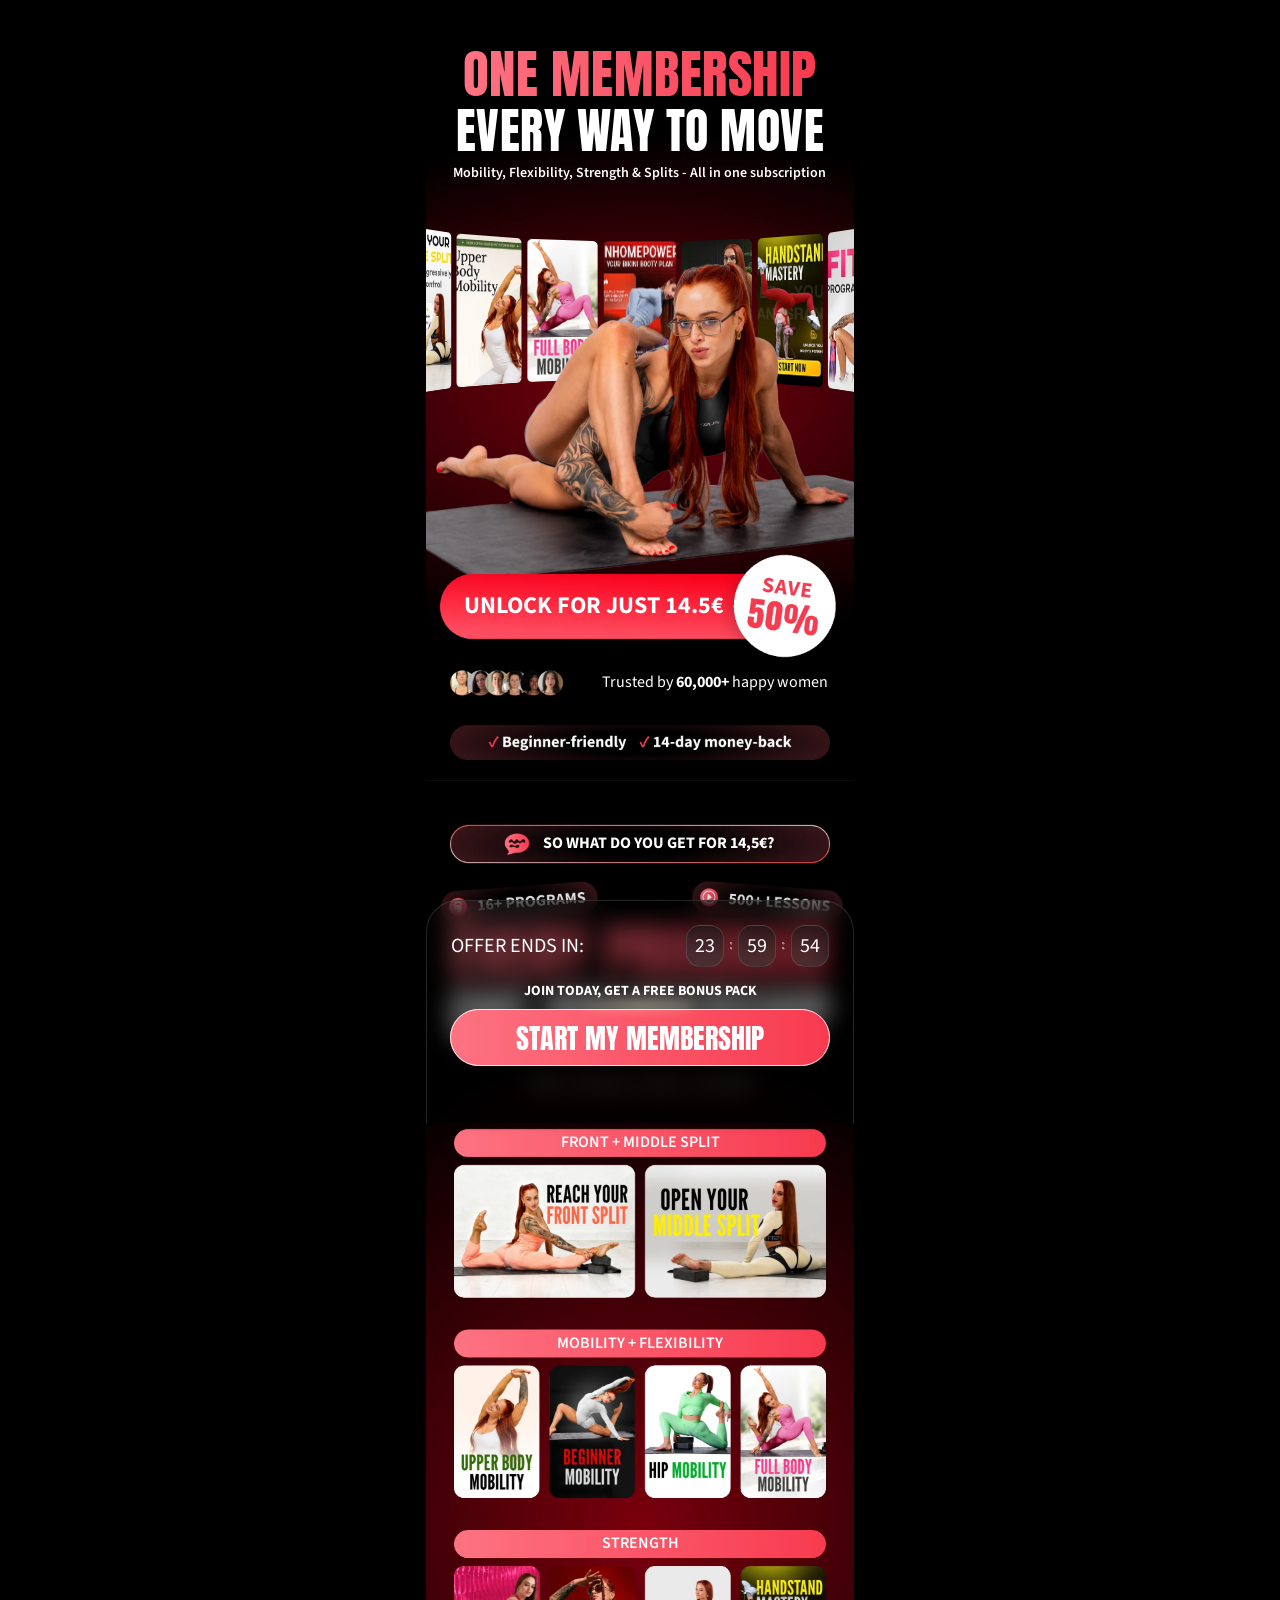
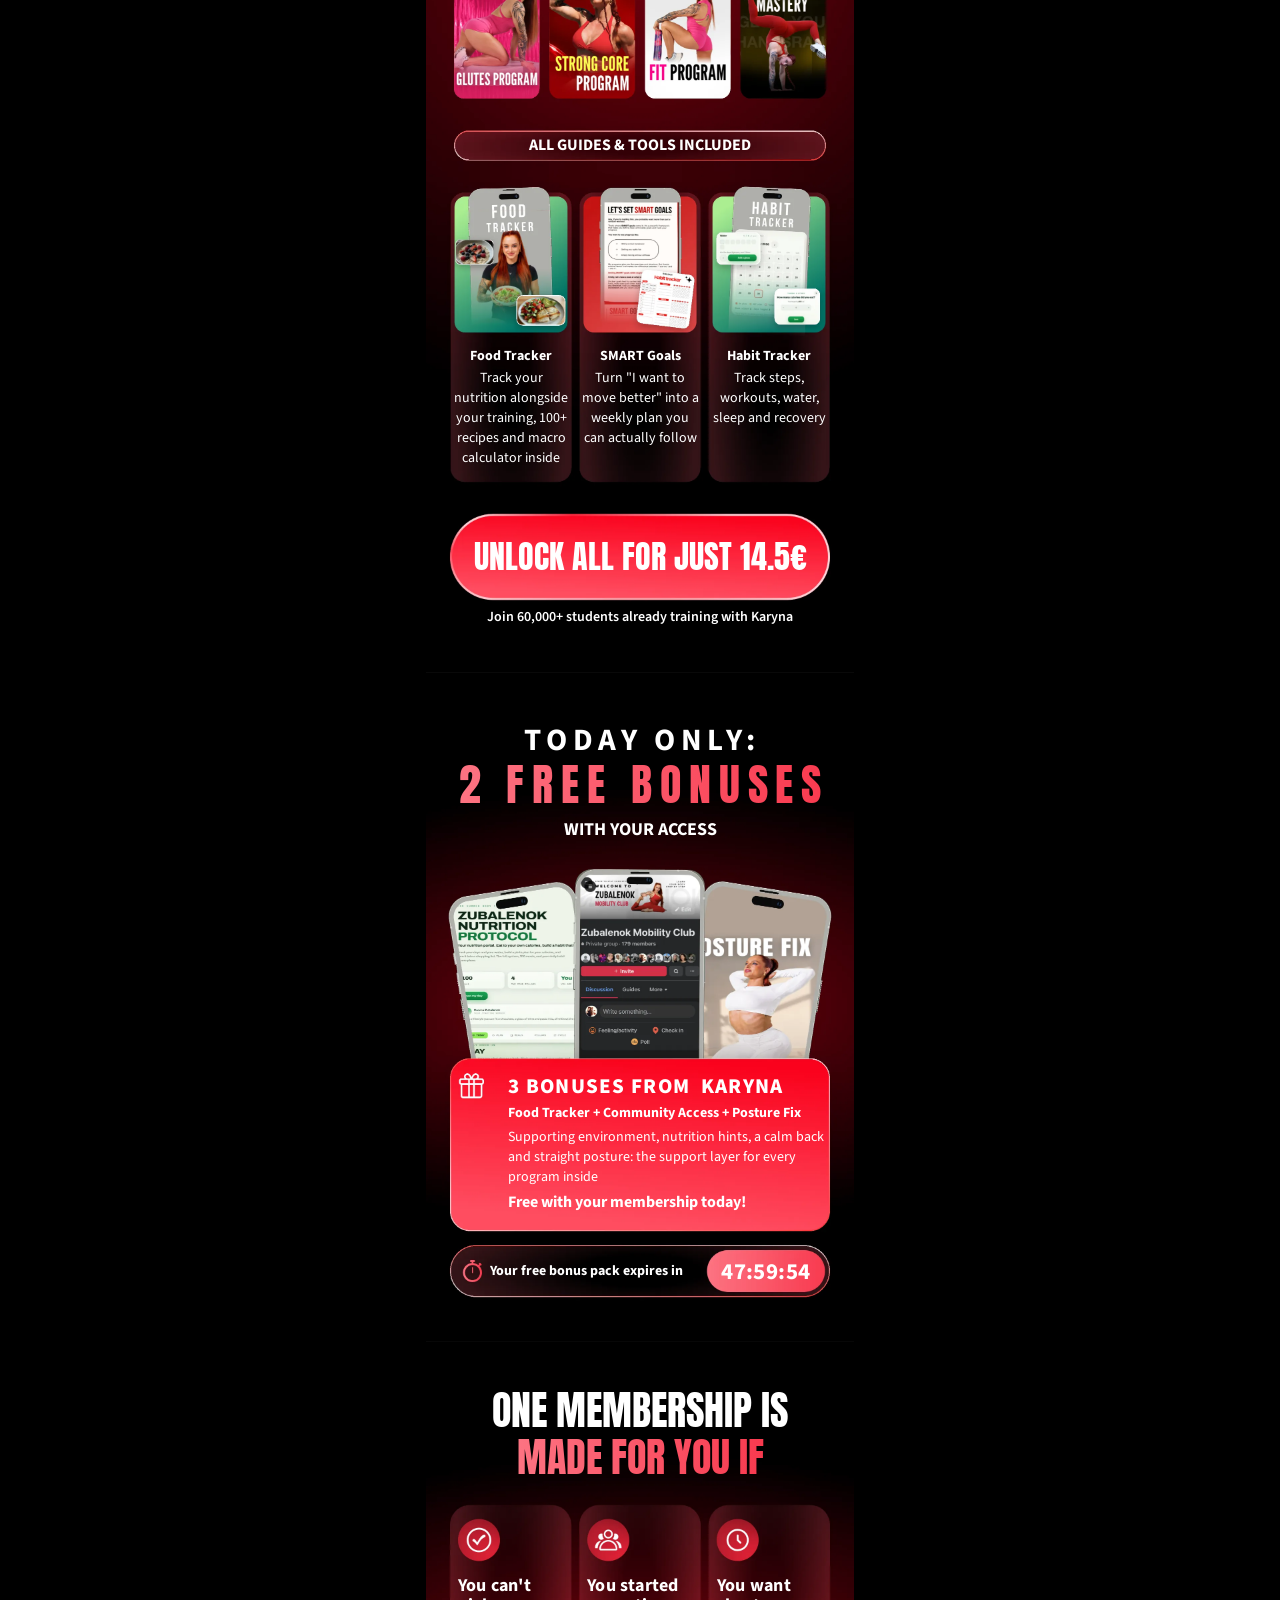
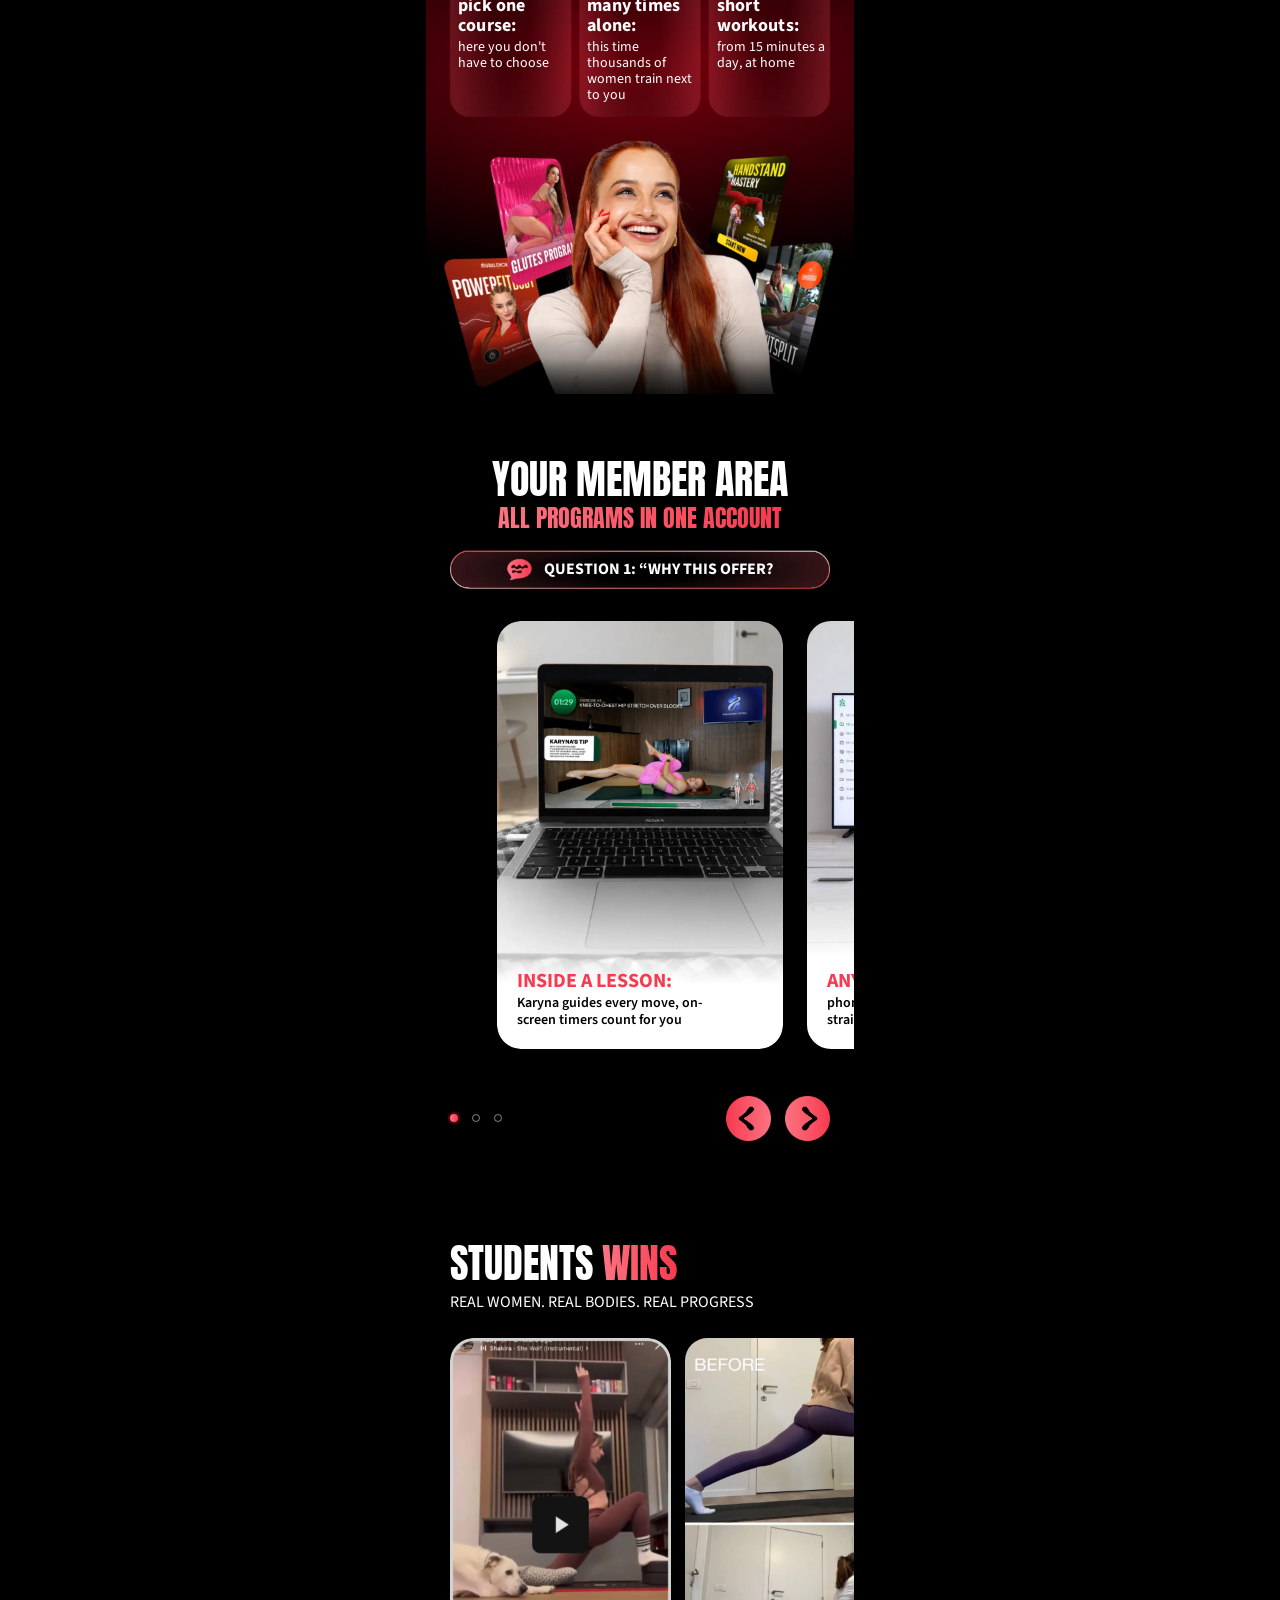
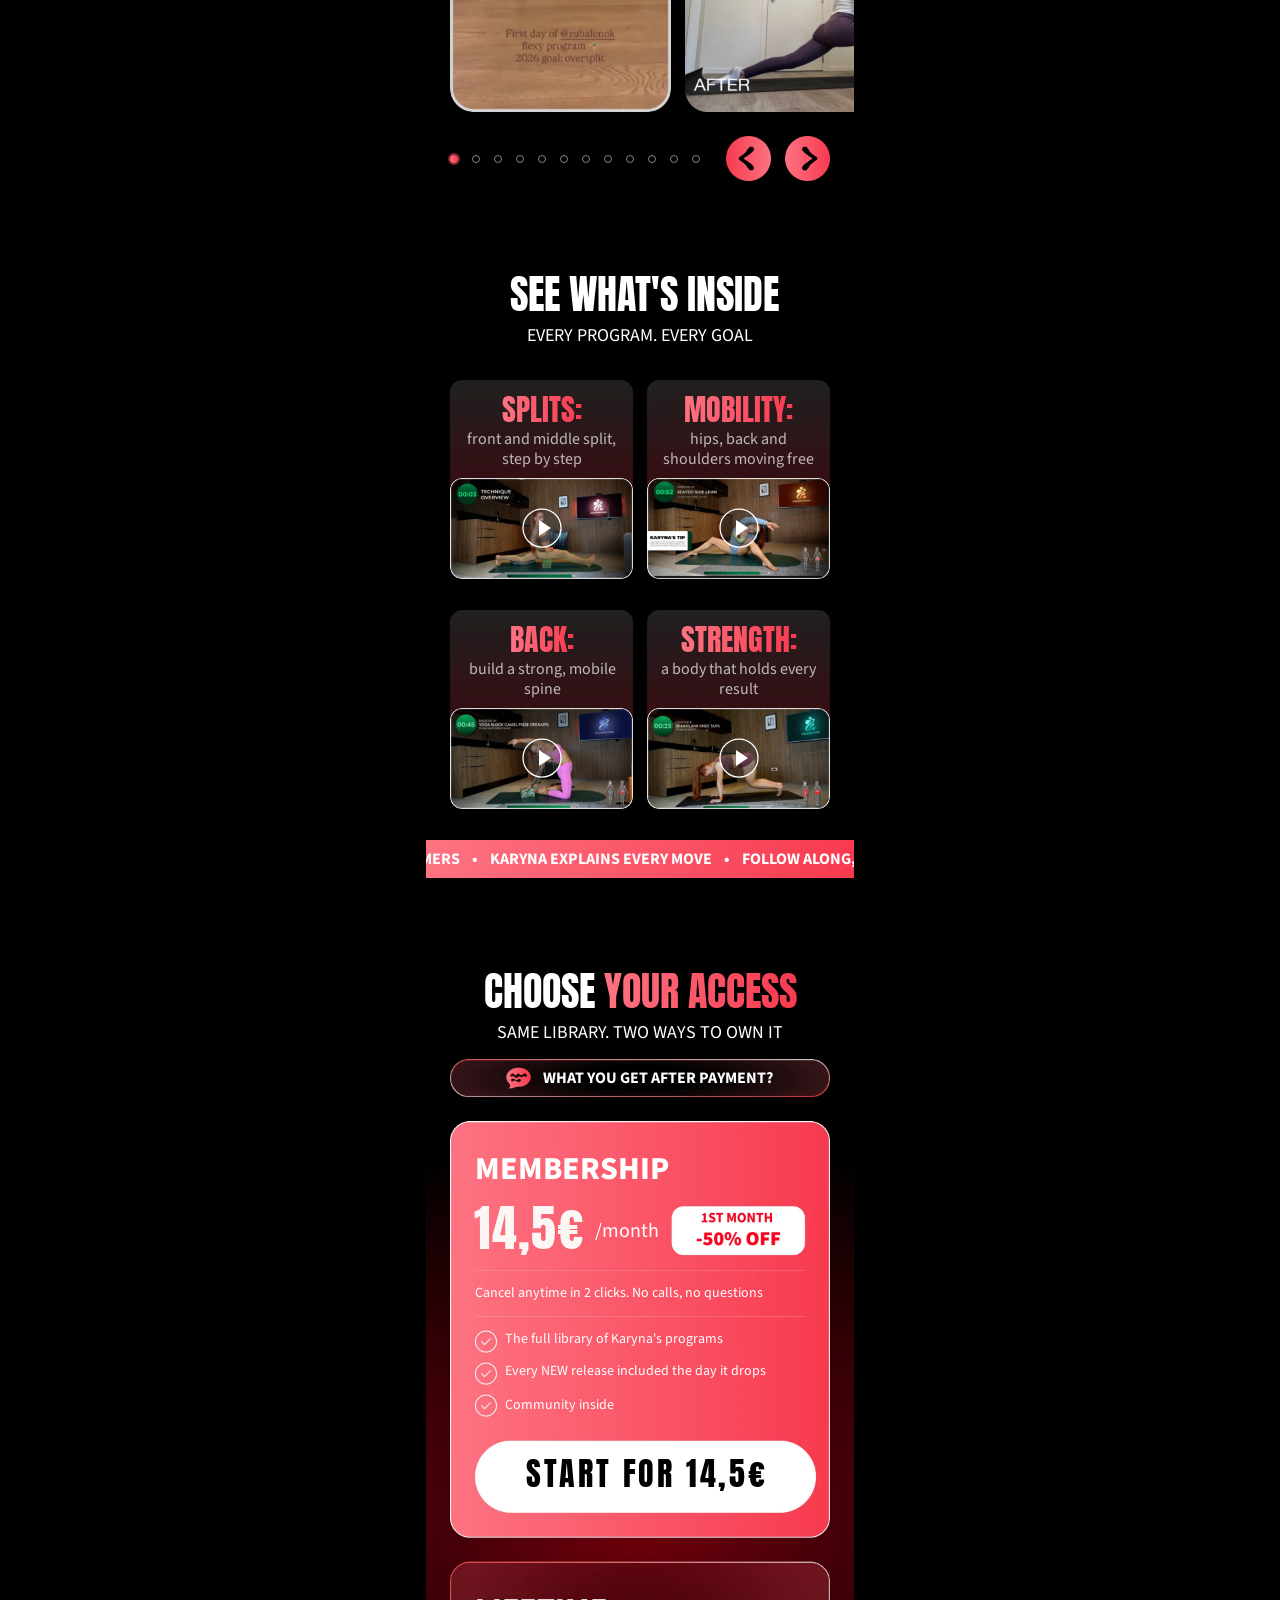
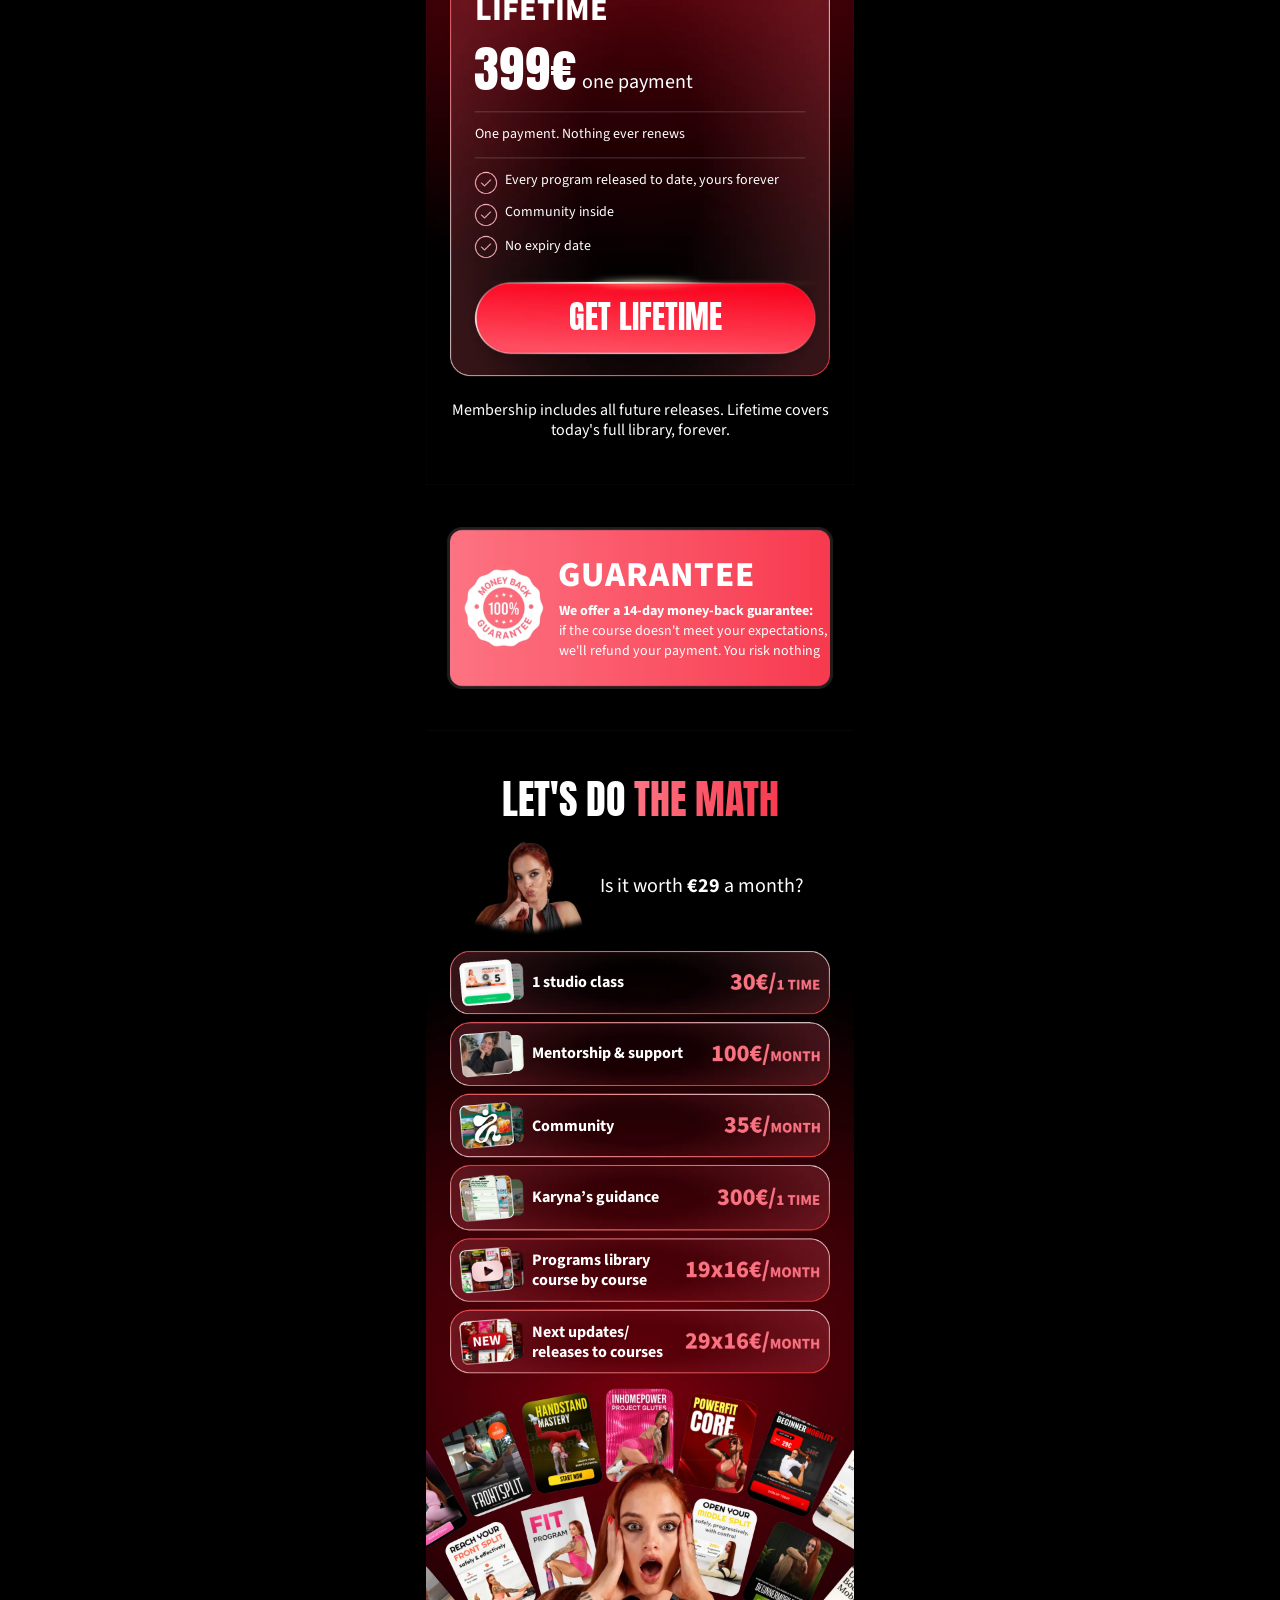
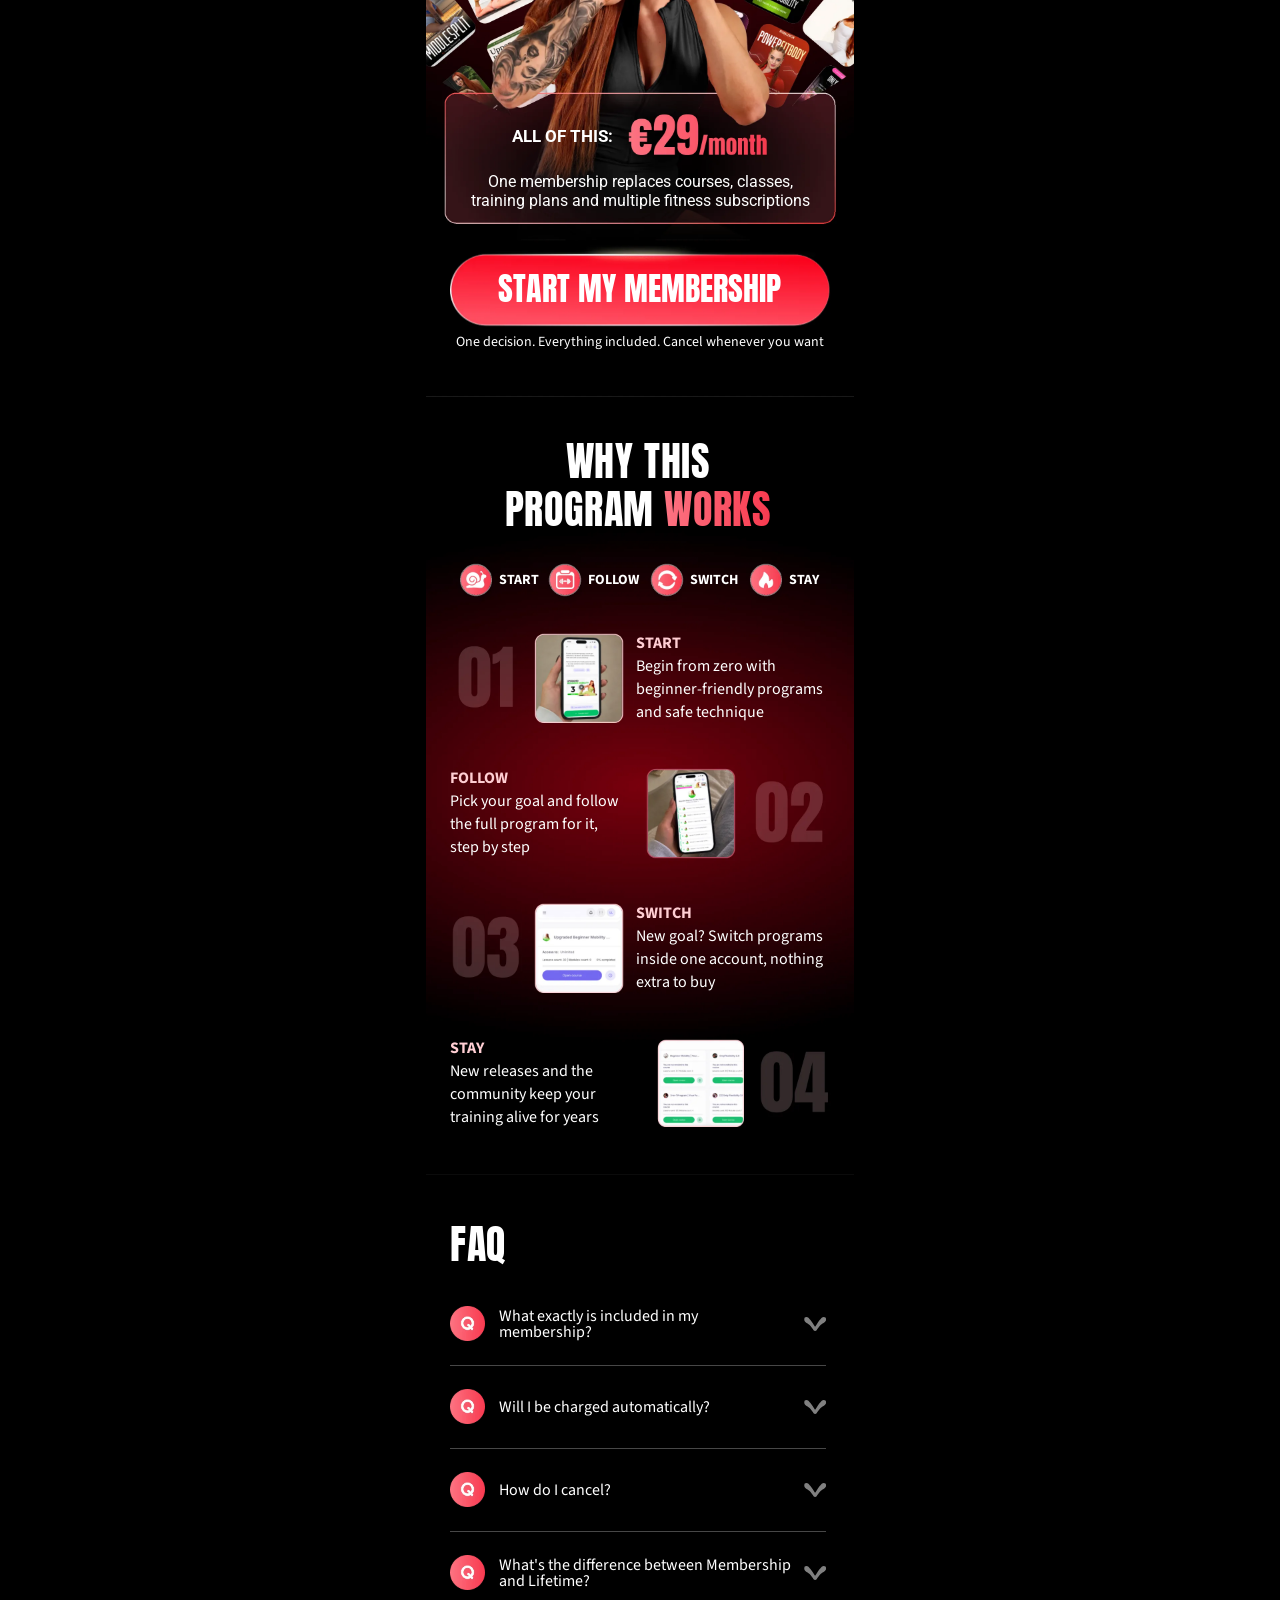
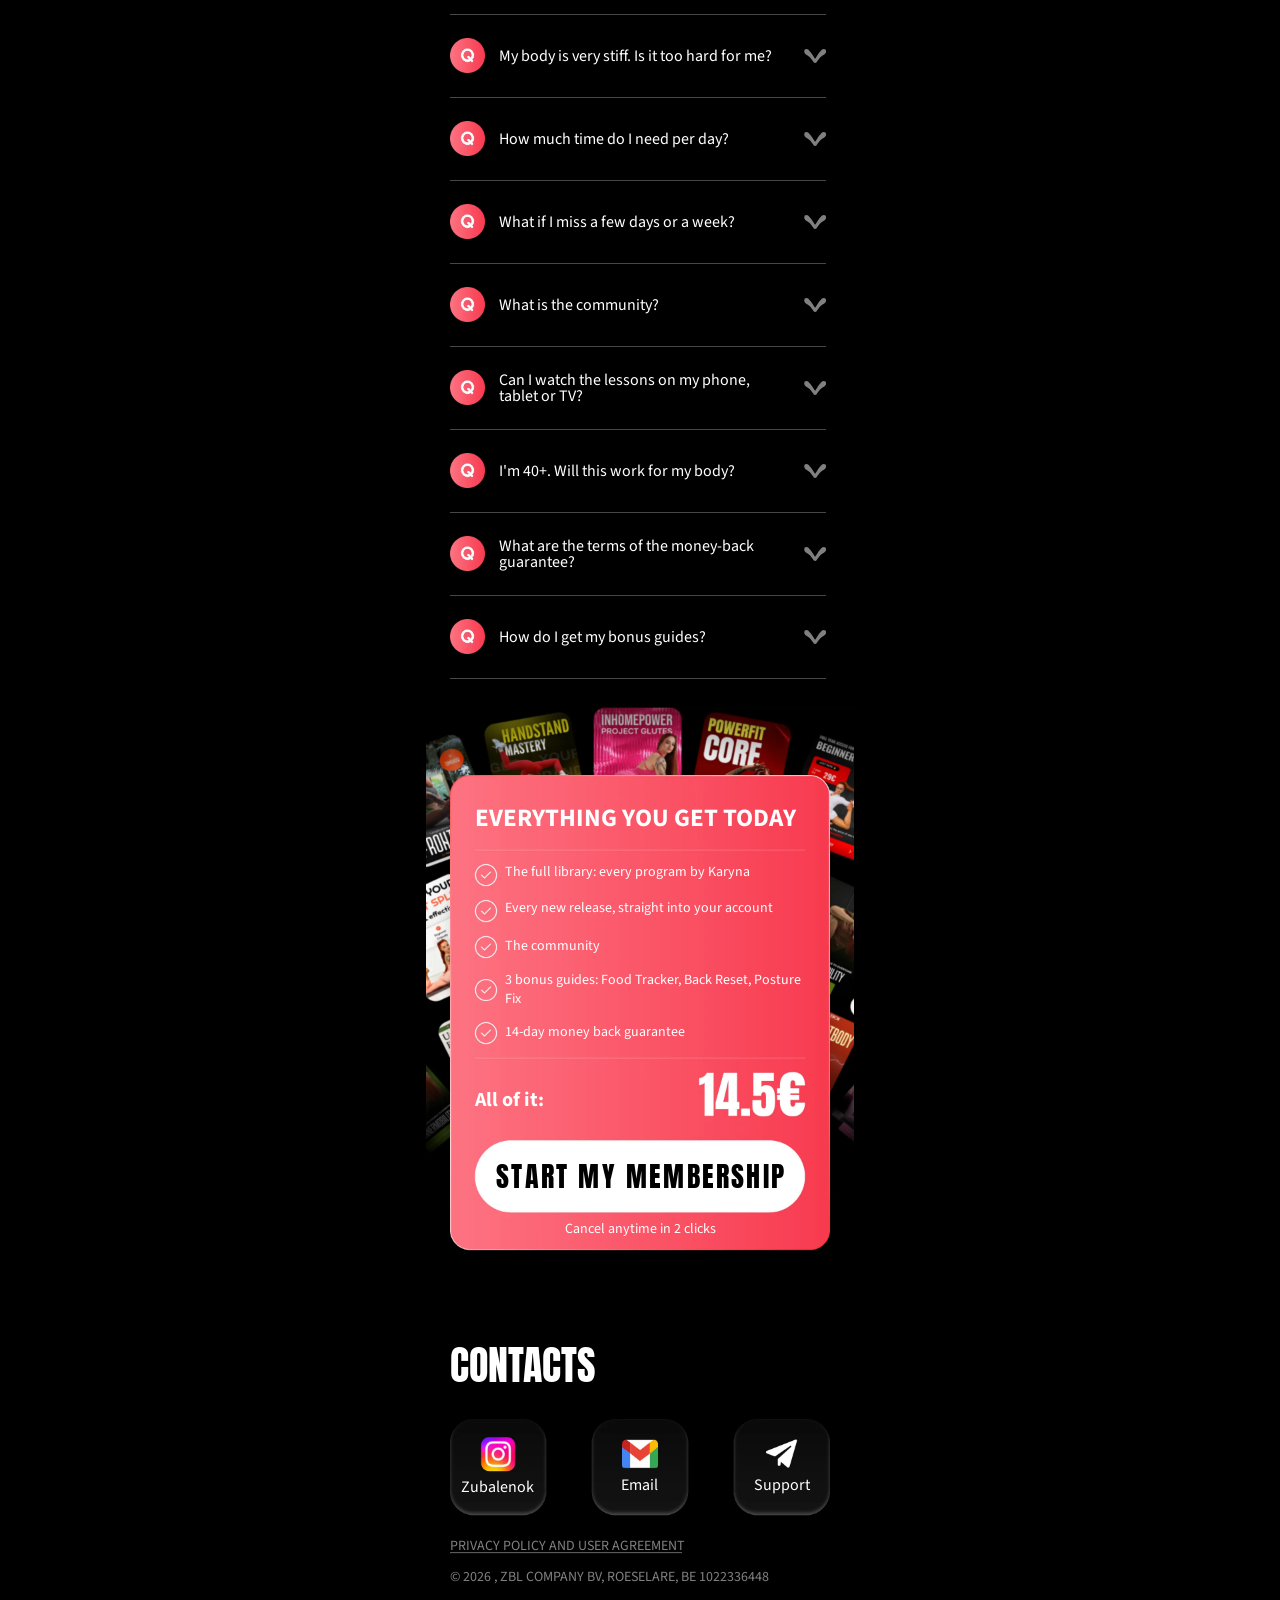
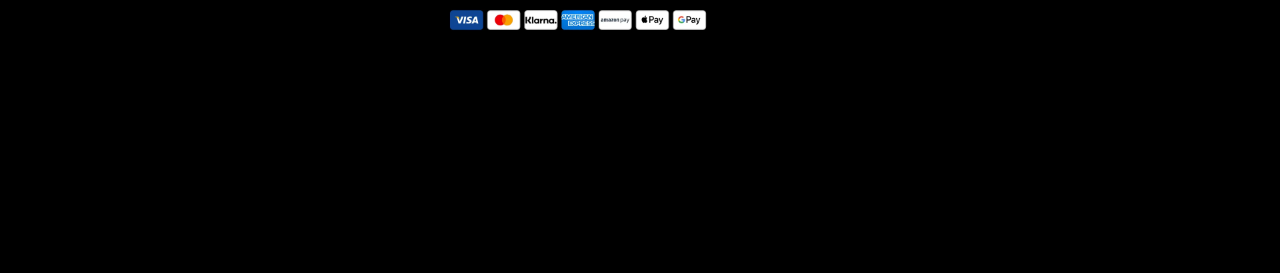
==== commit d253face: "fdfd" ====
--- a/index.html
+++ b/index.html
@@ -107,7 +107,7 @@
 <img class="art" src="img/hero-front.webp" width="428" height="780" alt="Karyna Zubalenok" fetchpriority="high">
 <p class="t h53_3 tcx" style="left:0;width:42.7rem;top:4.23rem;letter-spacing:0.05rem"><span class="g">ONE MEMBERSHIP</span></p>
 <p class="t h48_3 tc" style="top:10.15rem;letter-spacing:0.05rem">EVERY WAY TO MOVE</p>
-<p class="t p14m tcx" style="left:0;width:42.7rem;top:16.53rem">Mobility, Pilates, Strength &amp; Splits — all in one subscription</p>
+<p class="t p14m tcx" style="left:0;width:42.7rem;top:16.53rem">Mobility, Flexibility, Strength & Splits - All in one subscription</p>
 <a class="hit check-click" href="https://zubalenok.online/shop/item/13510" data-pay="v1" style="left:1.4rem;top:54.87rem;width:40.21rem;height:11.46rem"><p class="t p24b" style="left:2.4rem;top:4.34rem">UNLOCK FOR JUST <span data-pay-price="v1">14.5€</span></p></a>
 <p class="t p16" style="left:17.6rem;top:67.34rem">Trusted by <b>60,000+</b> happy women</p>
 </section>
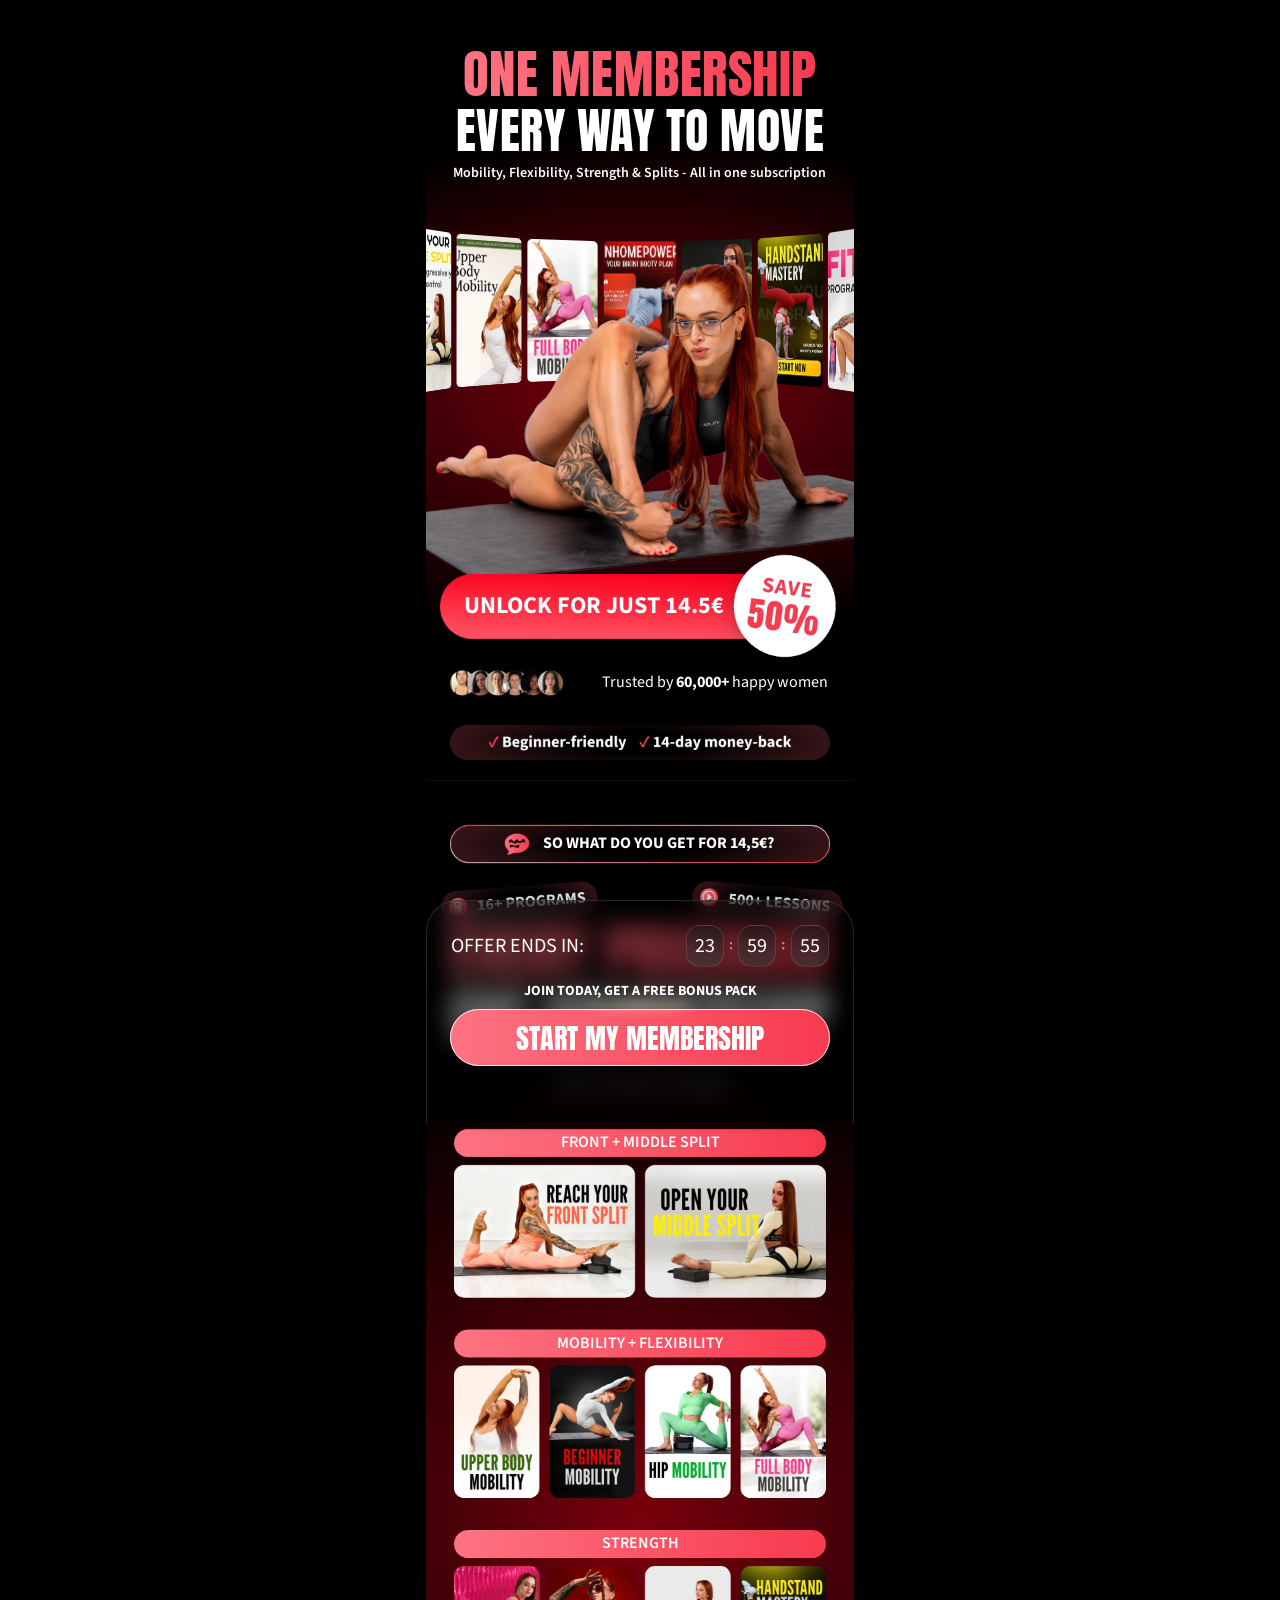
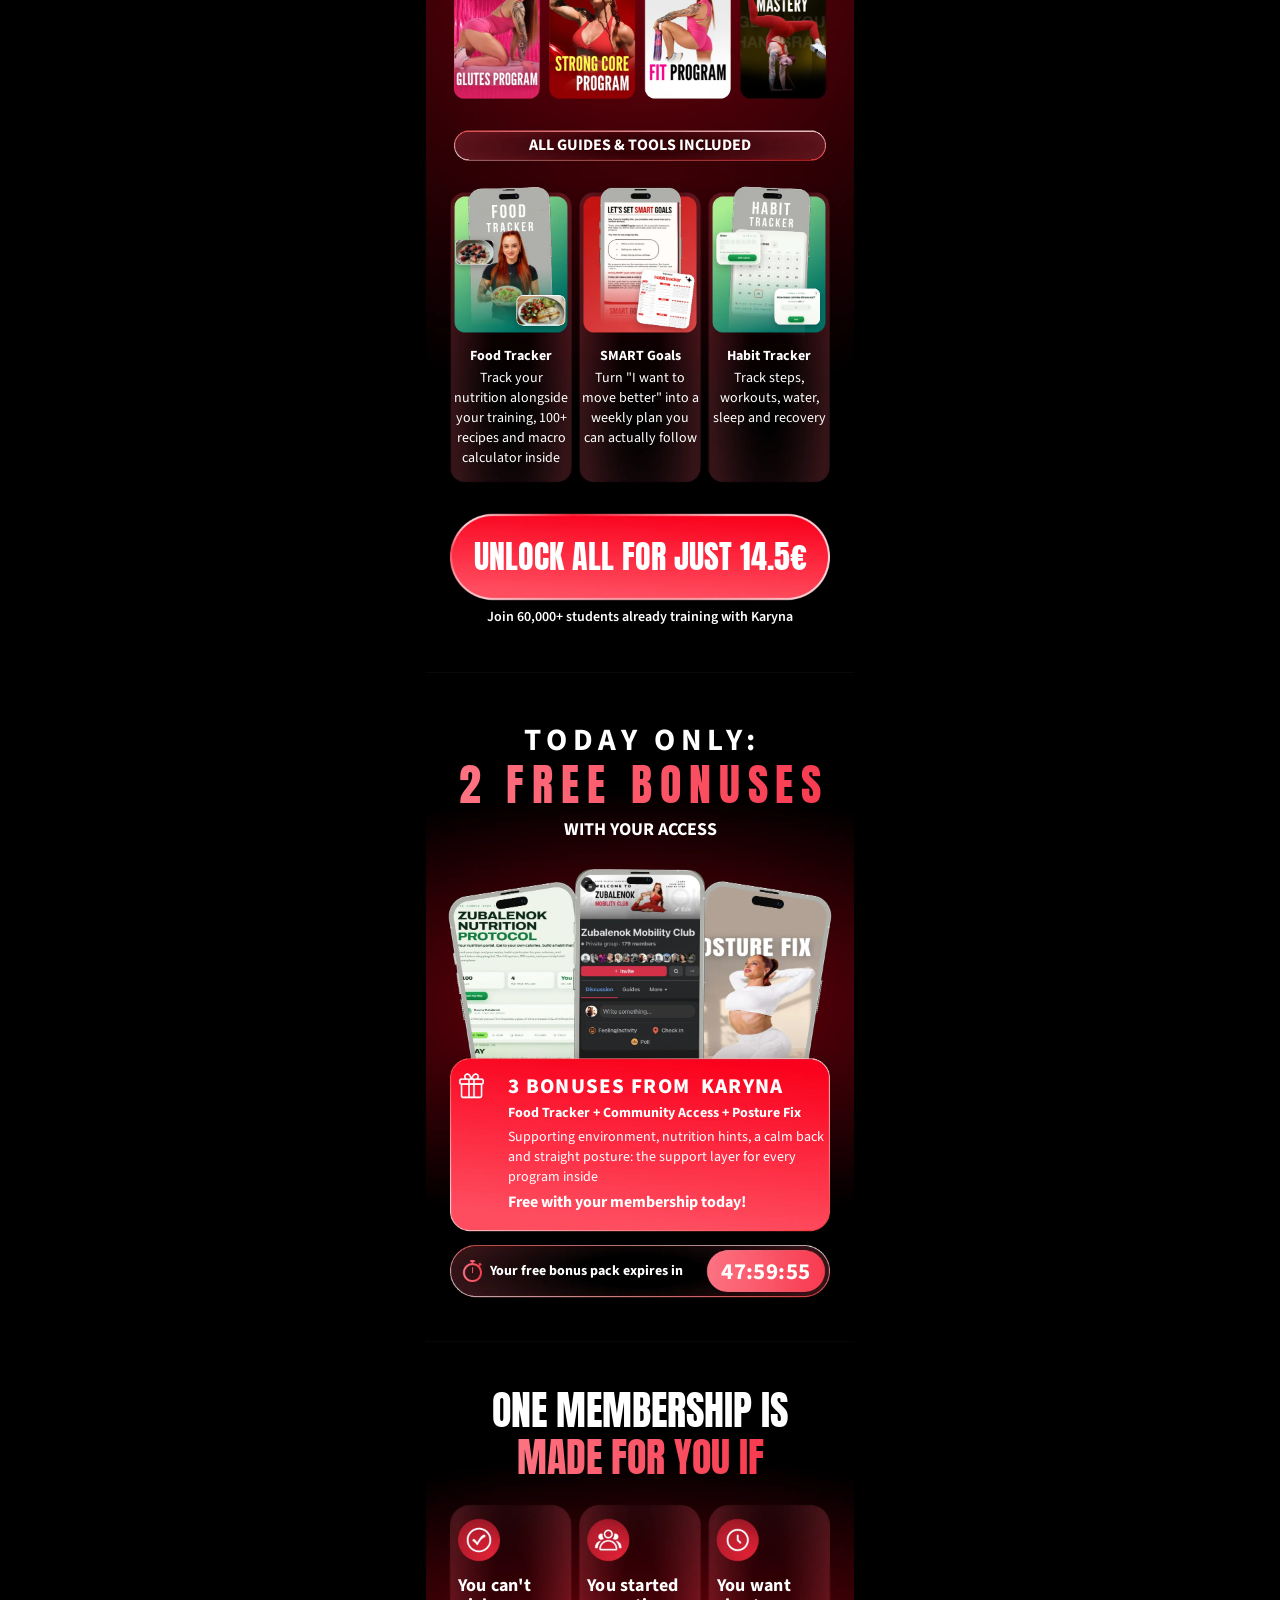
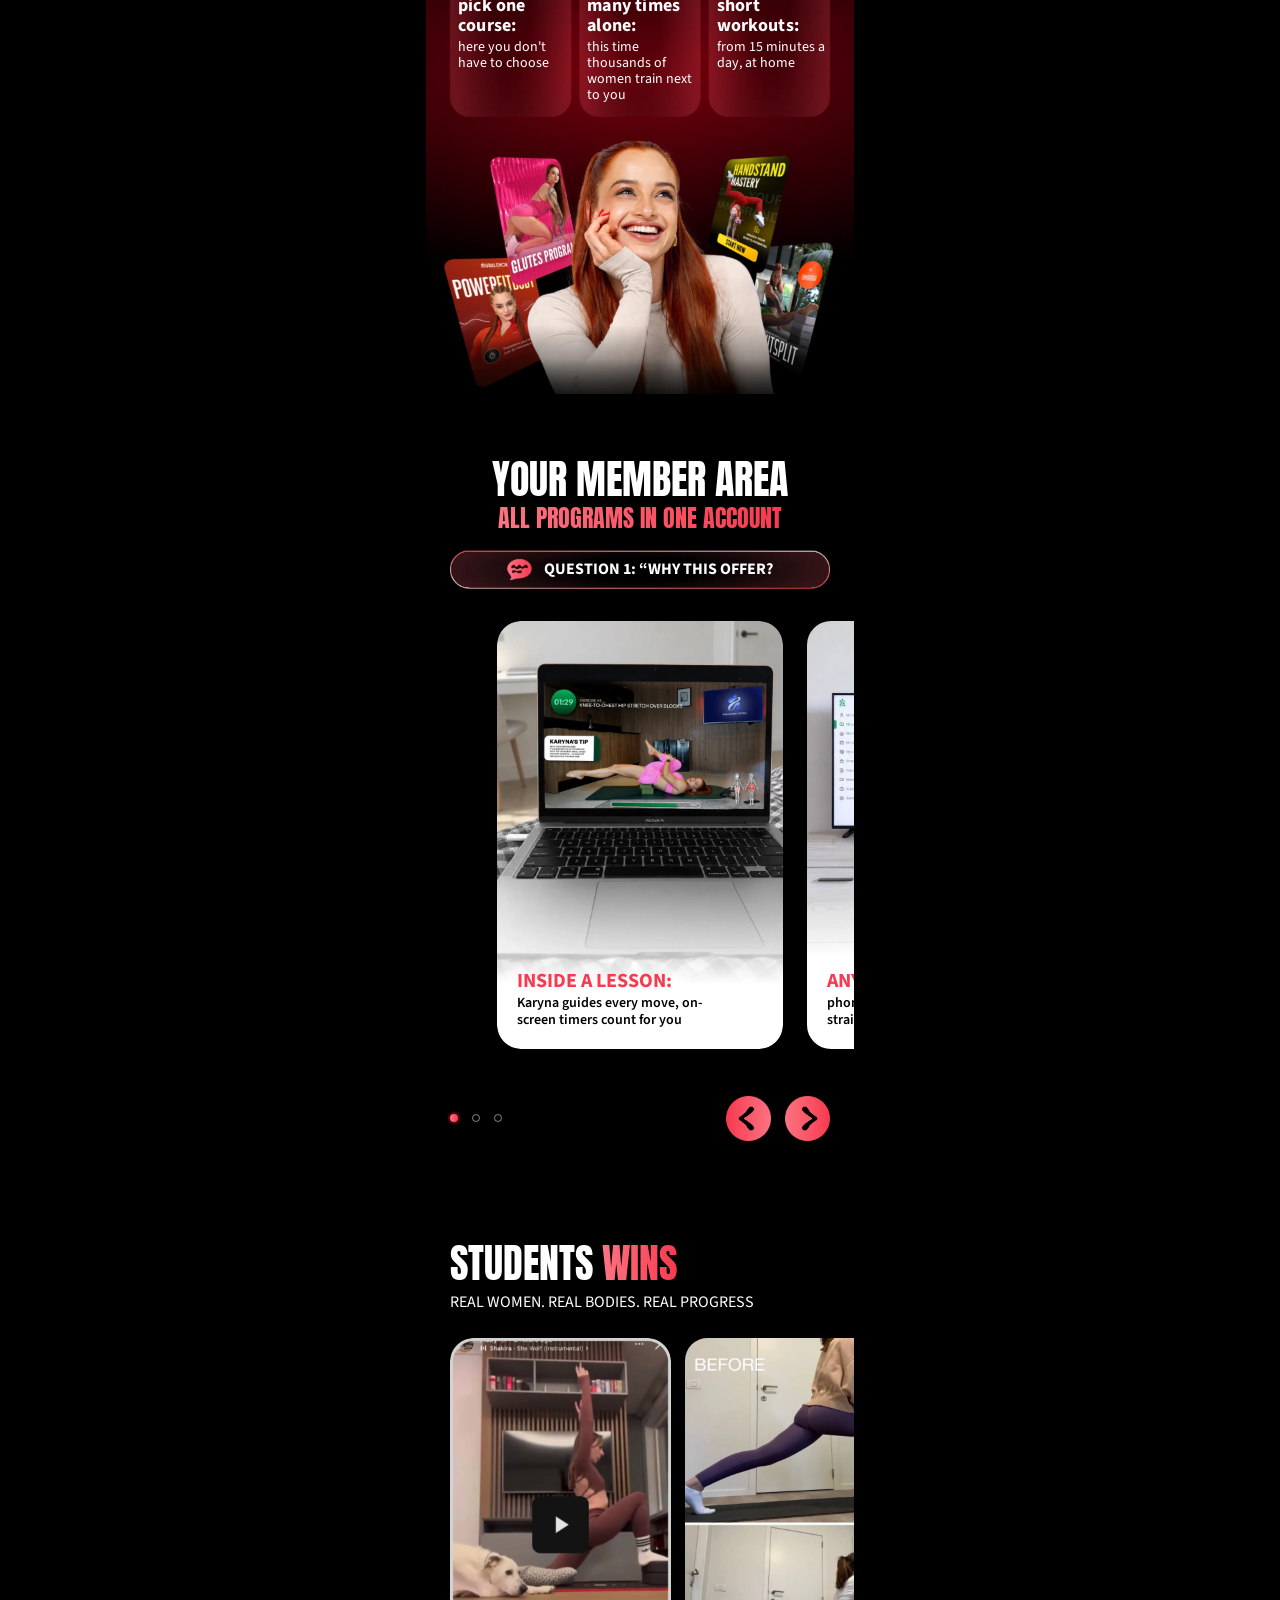
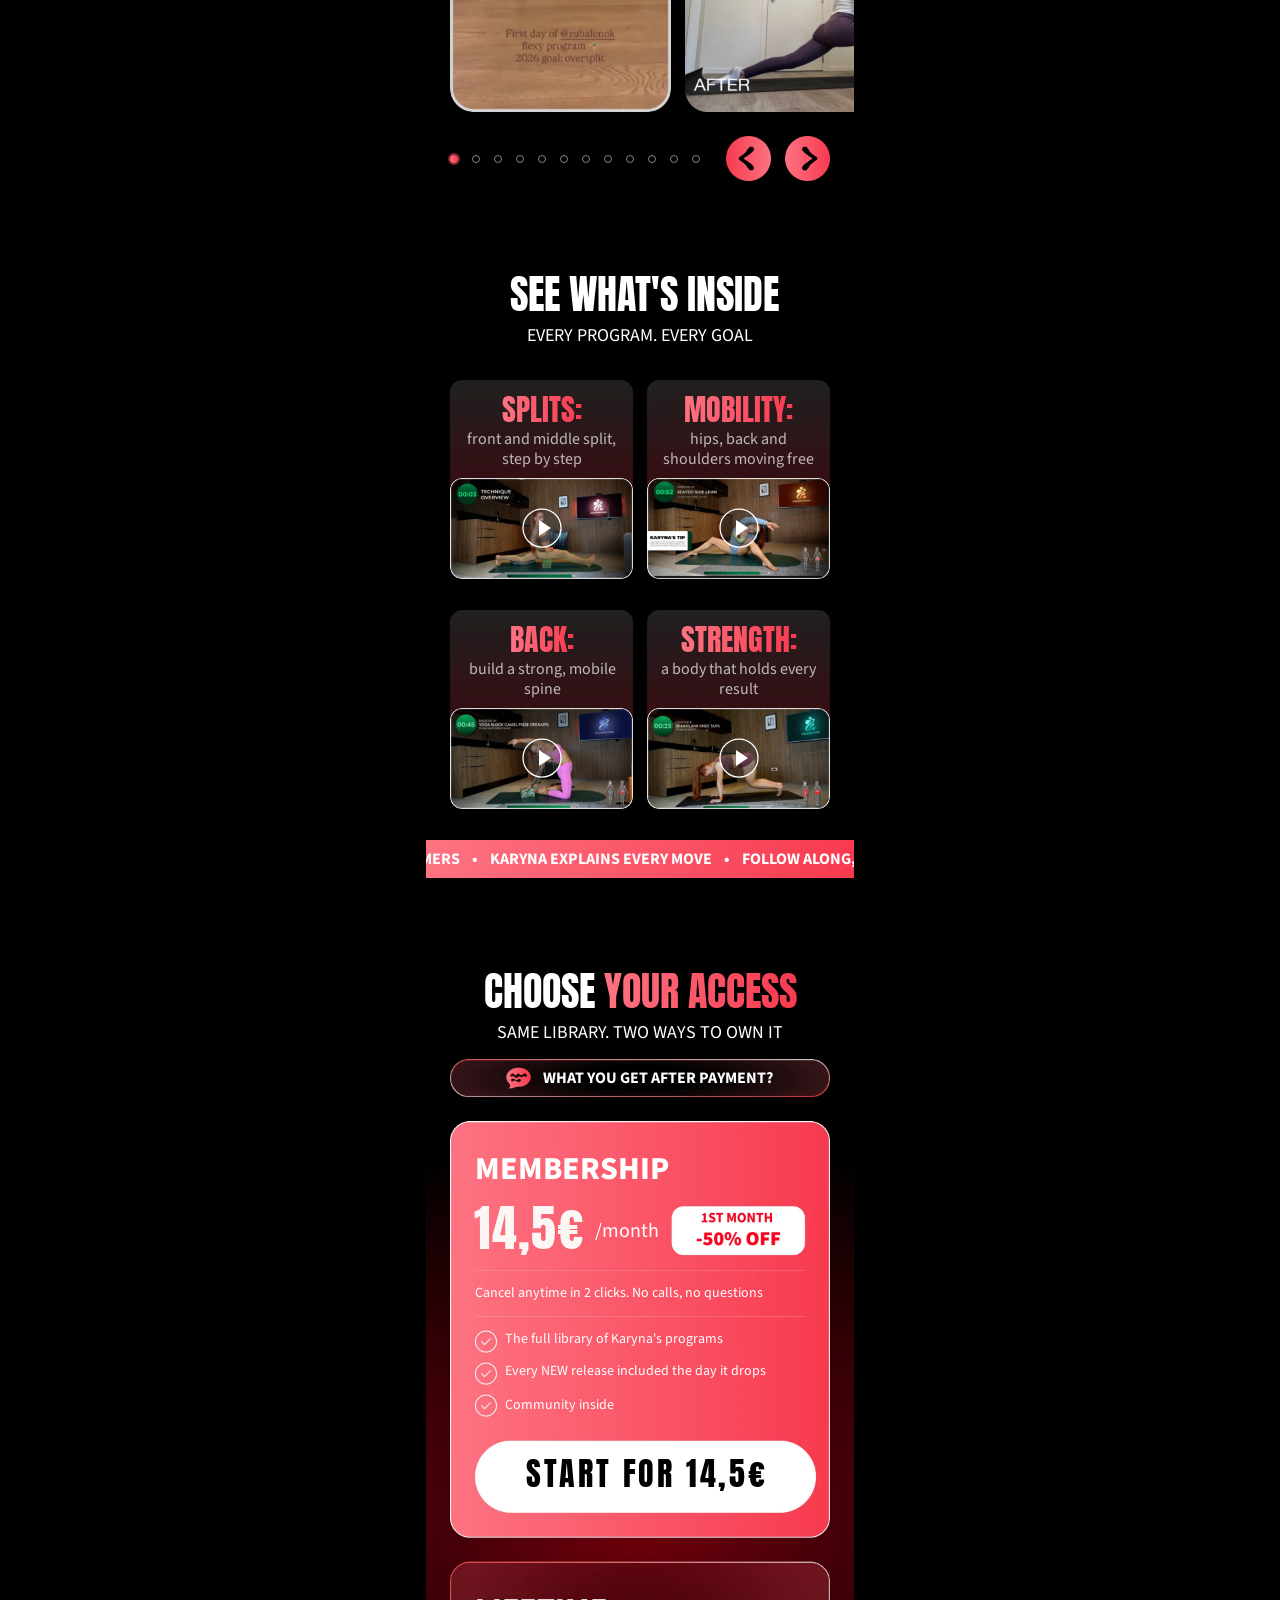
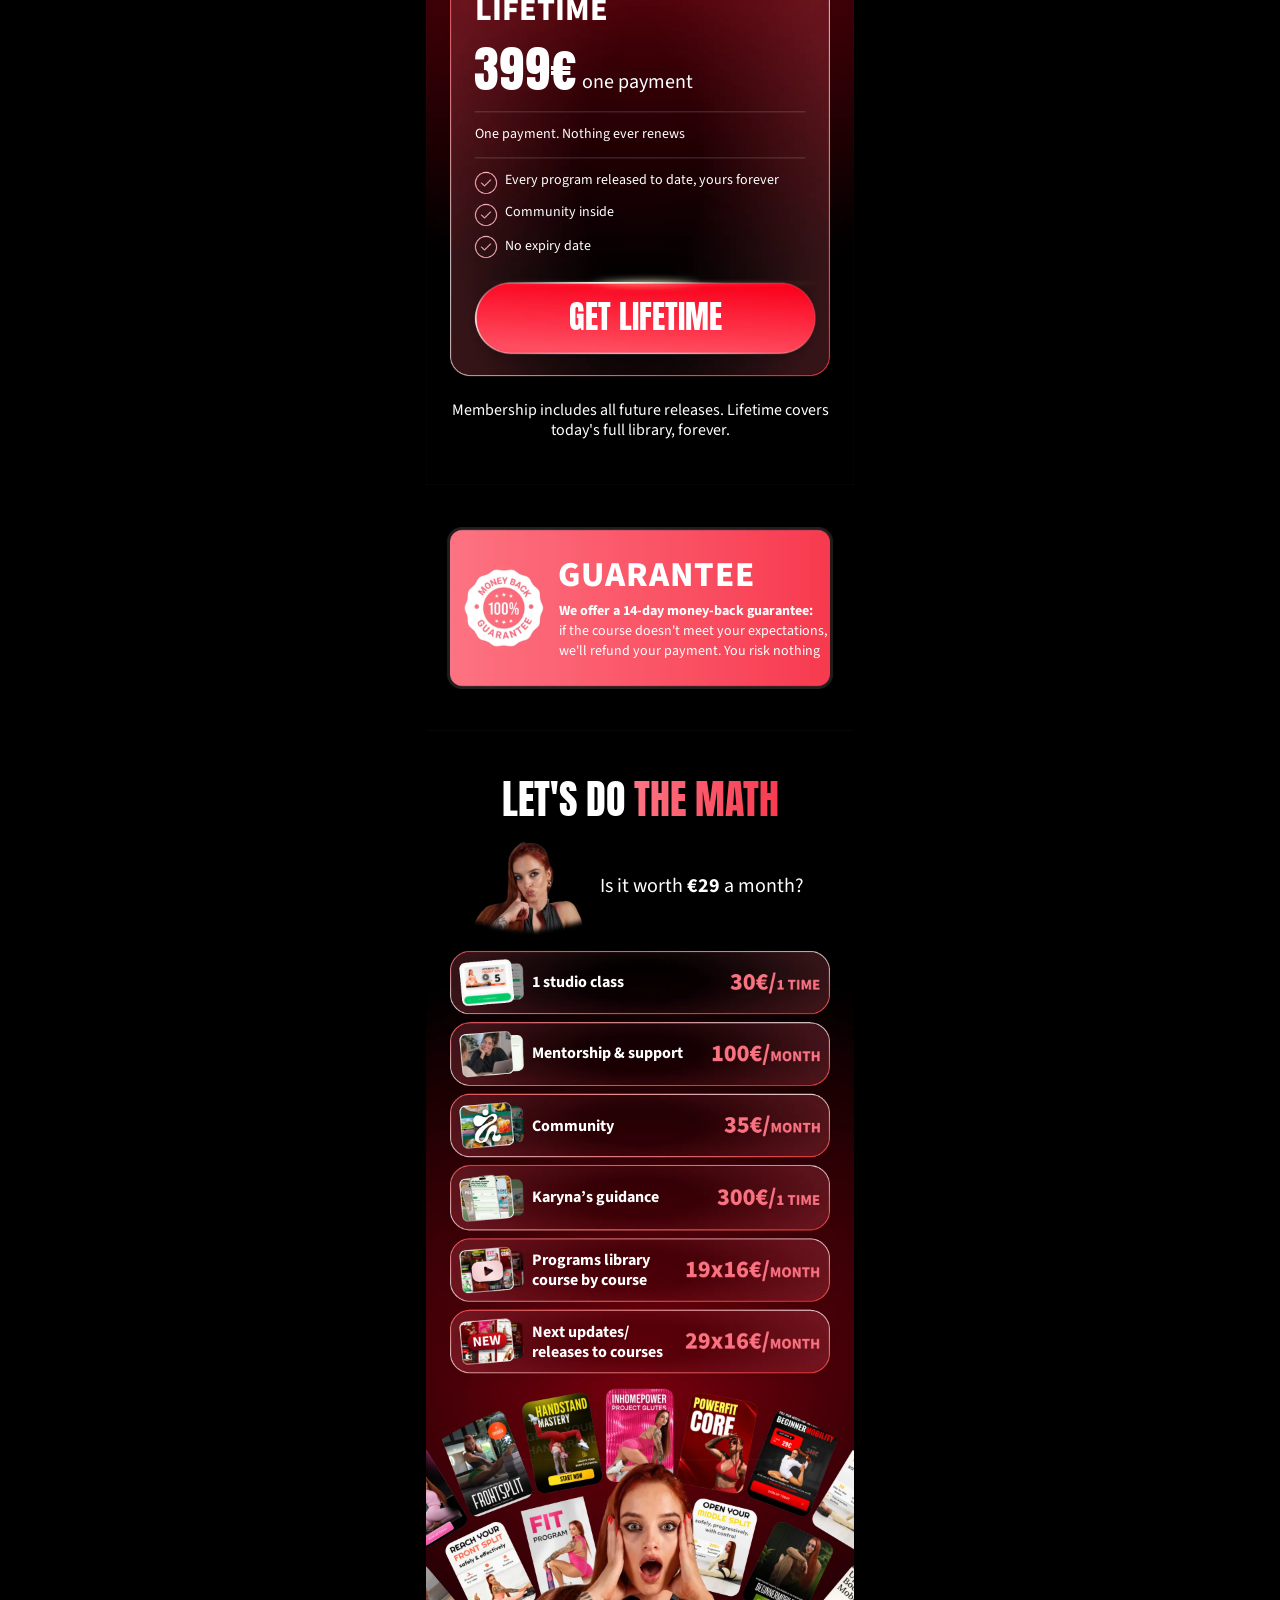
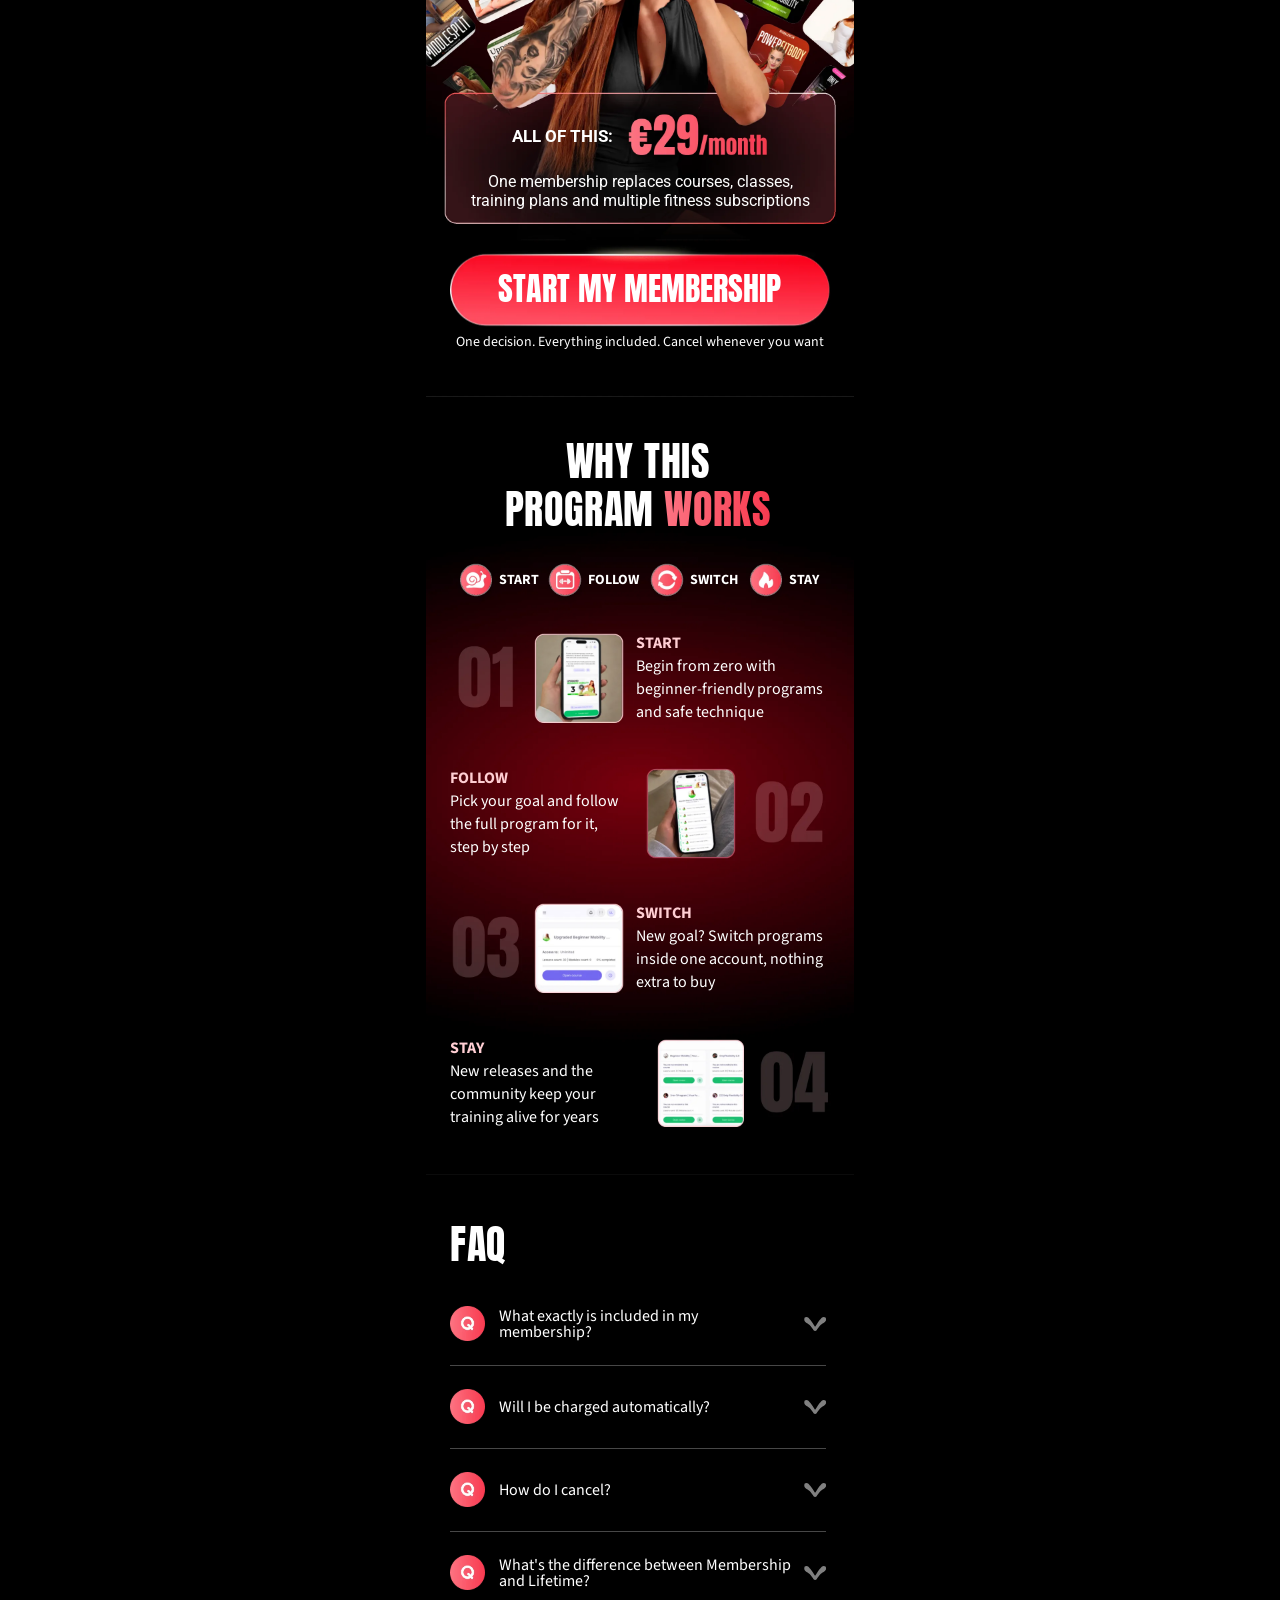
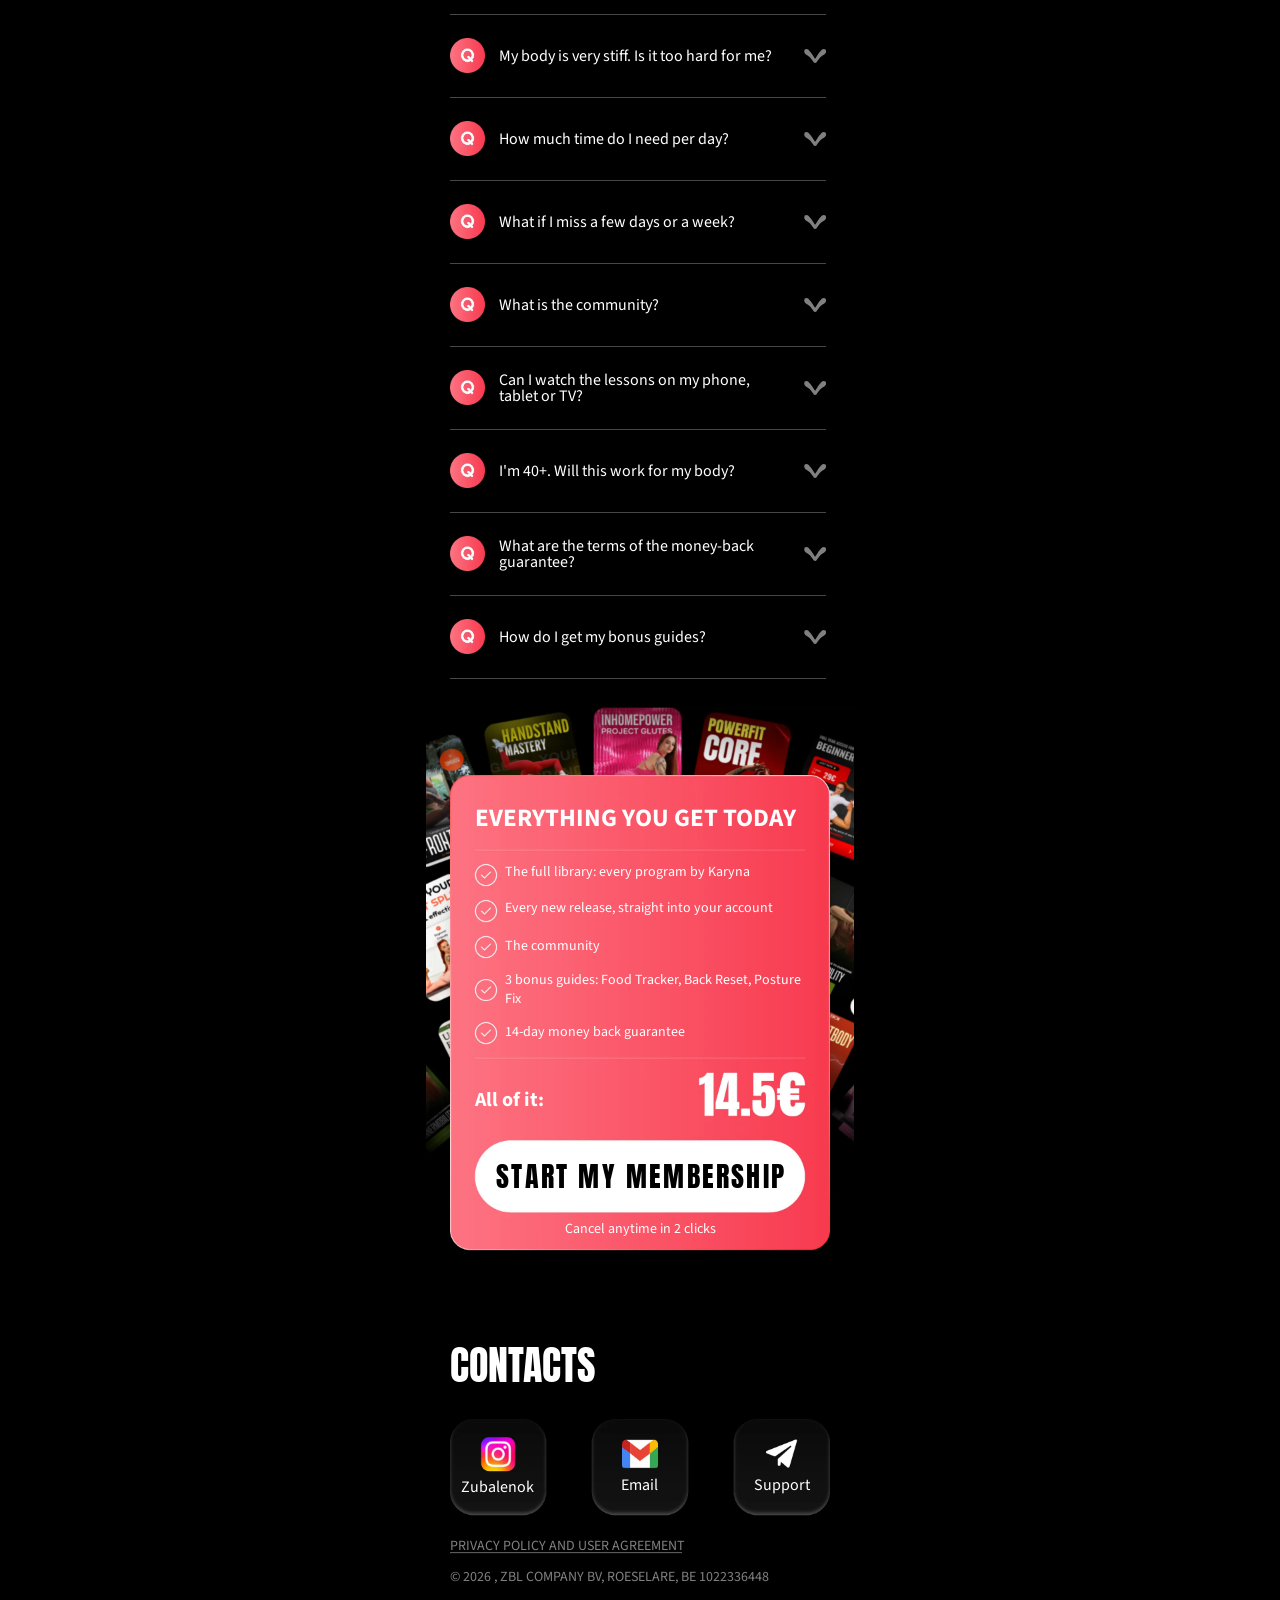
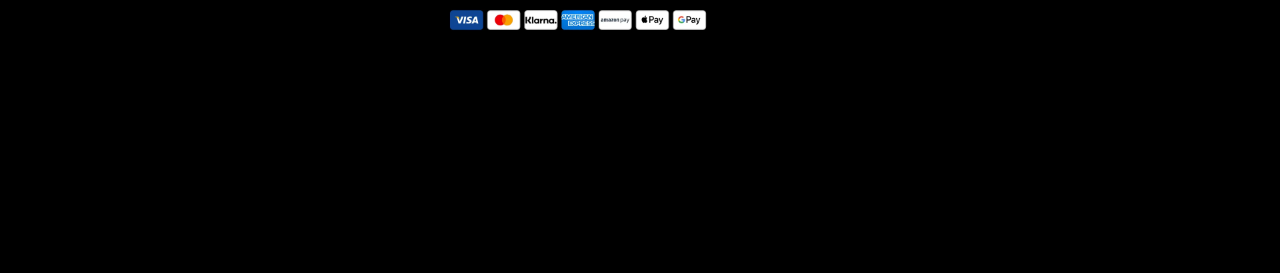
==== commit f4a5c872: "fddf" ====
--- a/index.html
+++ b/index.html
@@ -117,7 +117,7 @@
 <p class="t p16b tcx" style="left:3.64rem;width:39.16rem;top:5.44rem">SO WHAT DO YOU GET FOR 14,5€?</p>
 <p class="t h62_2 tcx" style="left:0;width:42.7rem;top:13.55rem"><span class="g">EVERY PROGRAM</span></p>
 <p class="t h58_3 tcx" style="left:0;width:42.7rem;top:20.23rem">ONE MEMBERSHIP</p>
-<p class="t p16 tc" style="top:29.55rem">Splits · Mobility · Pilates · Strength</p>
+<p class="t p16 tc" style="top:29.55rem">Splits · Mobility · Strength</p>
 <p class="t p16m tc" style="top:35.34rem">FRONT + MIDDLE SPLIT</p>
 <p class="t p16m tc" style="top:55.39rem">MOBILITY + FLEXIBILITY</p>
 <p class="t p16m tc" style="top:75.44rem">STRENGTH</p>
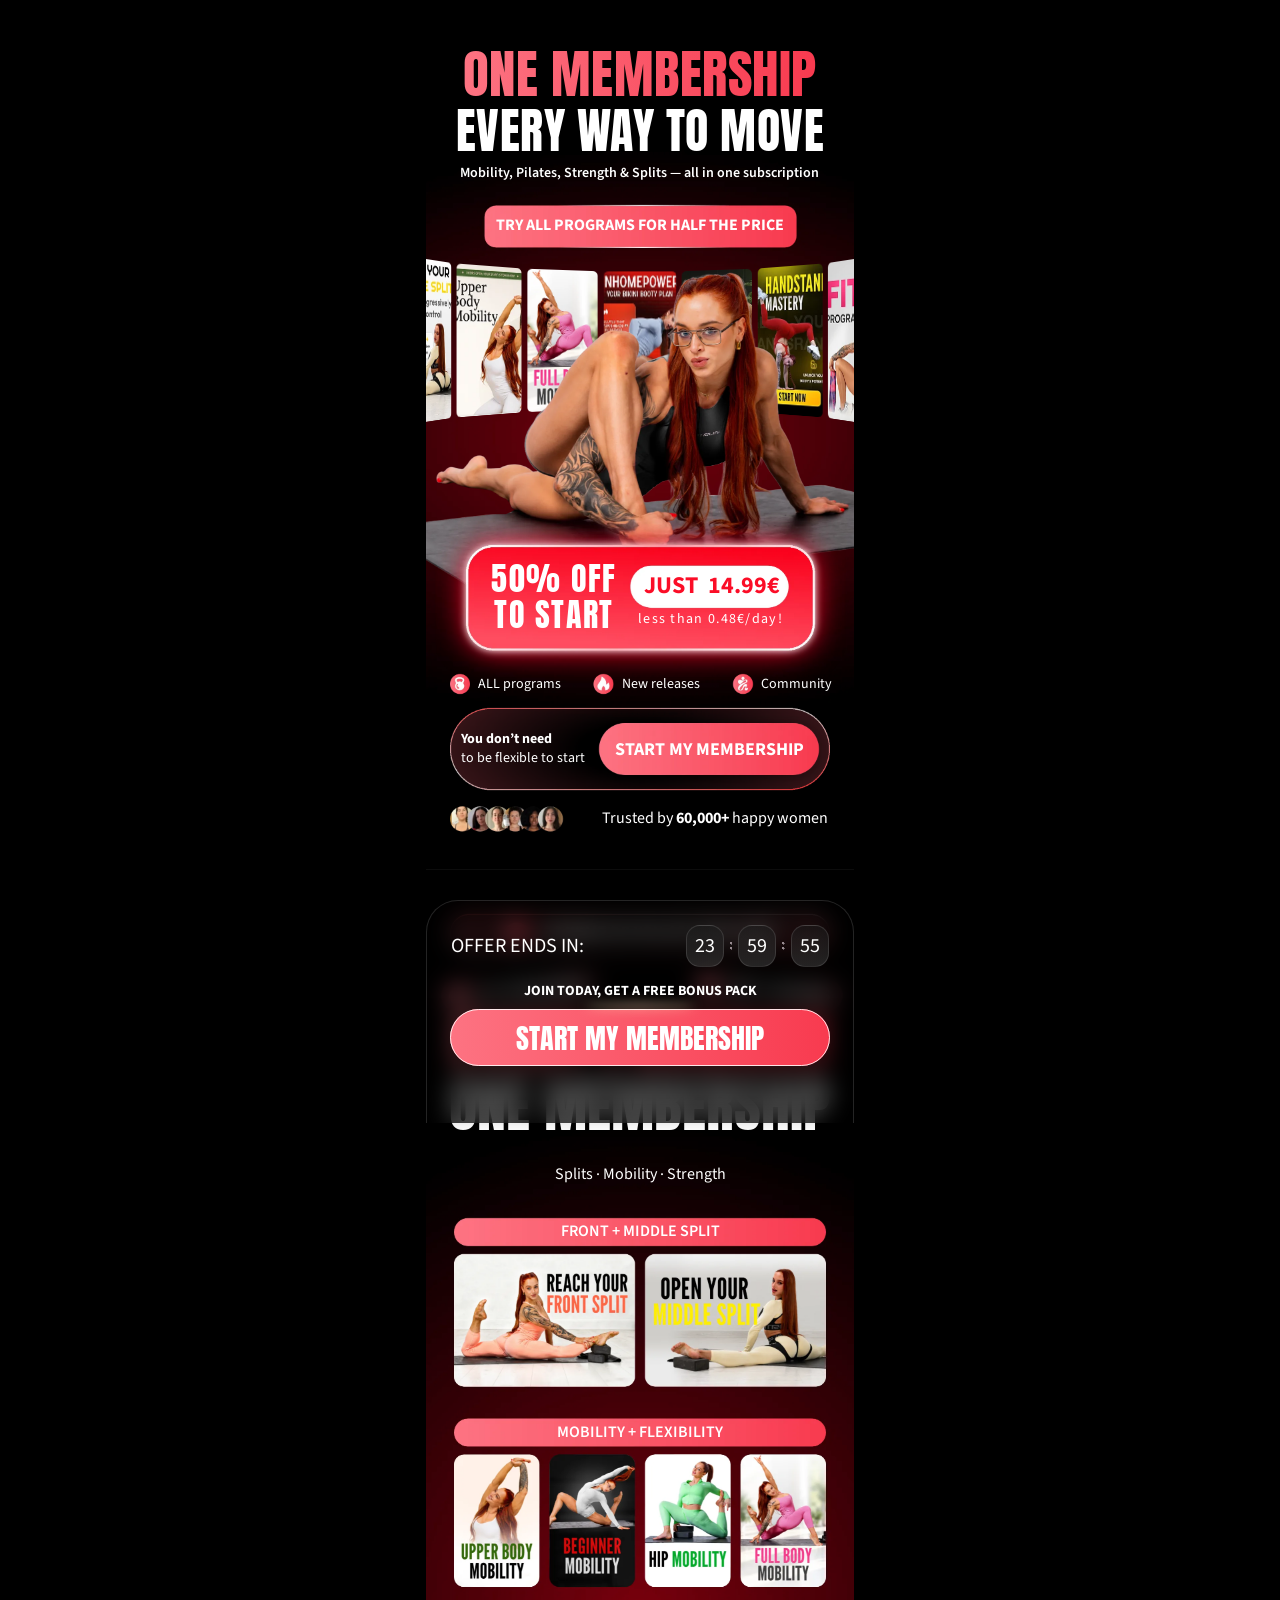
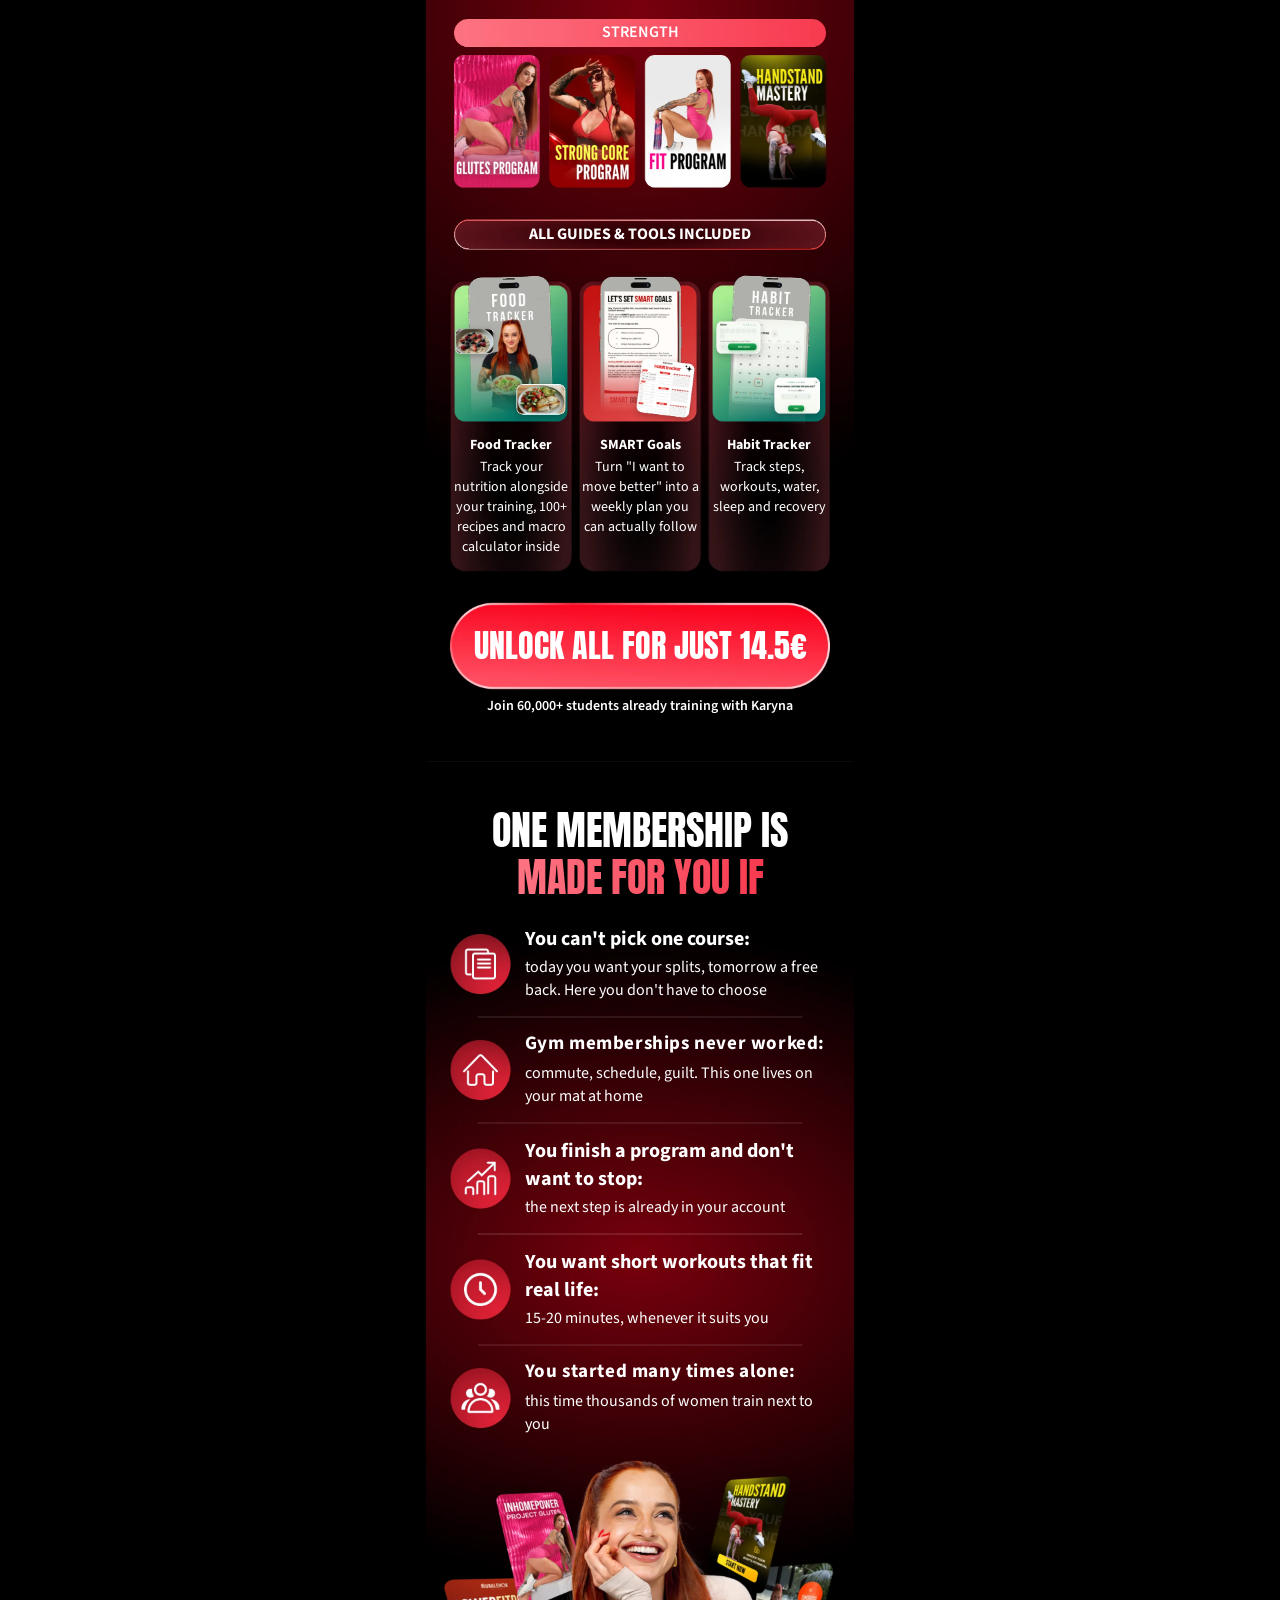
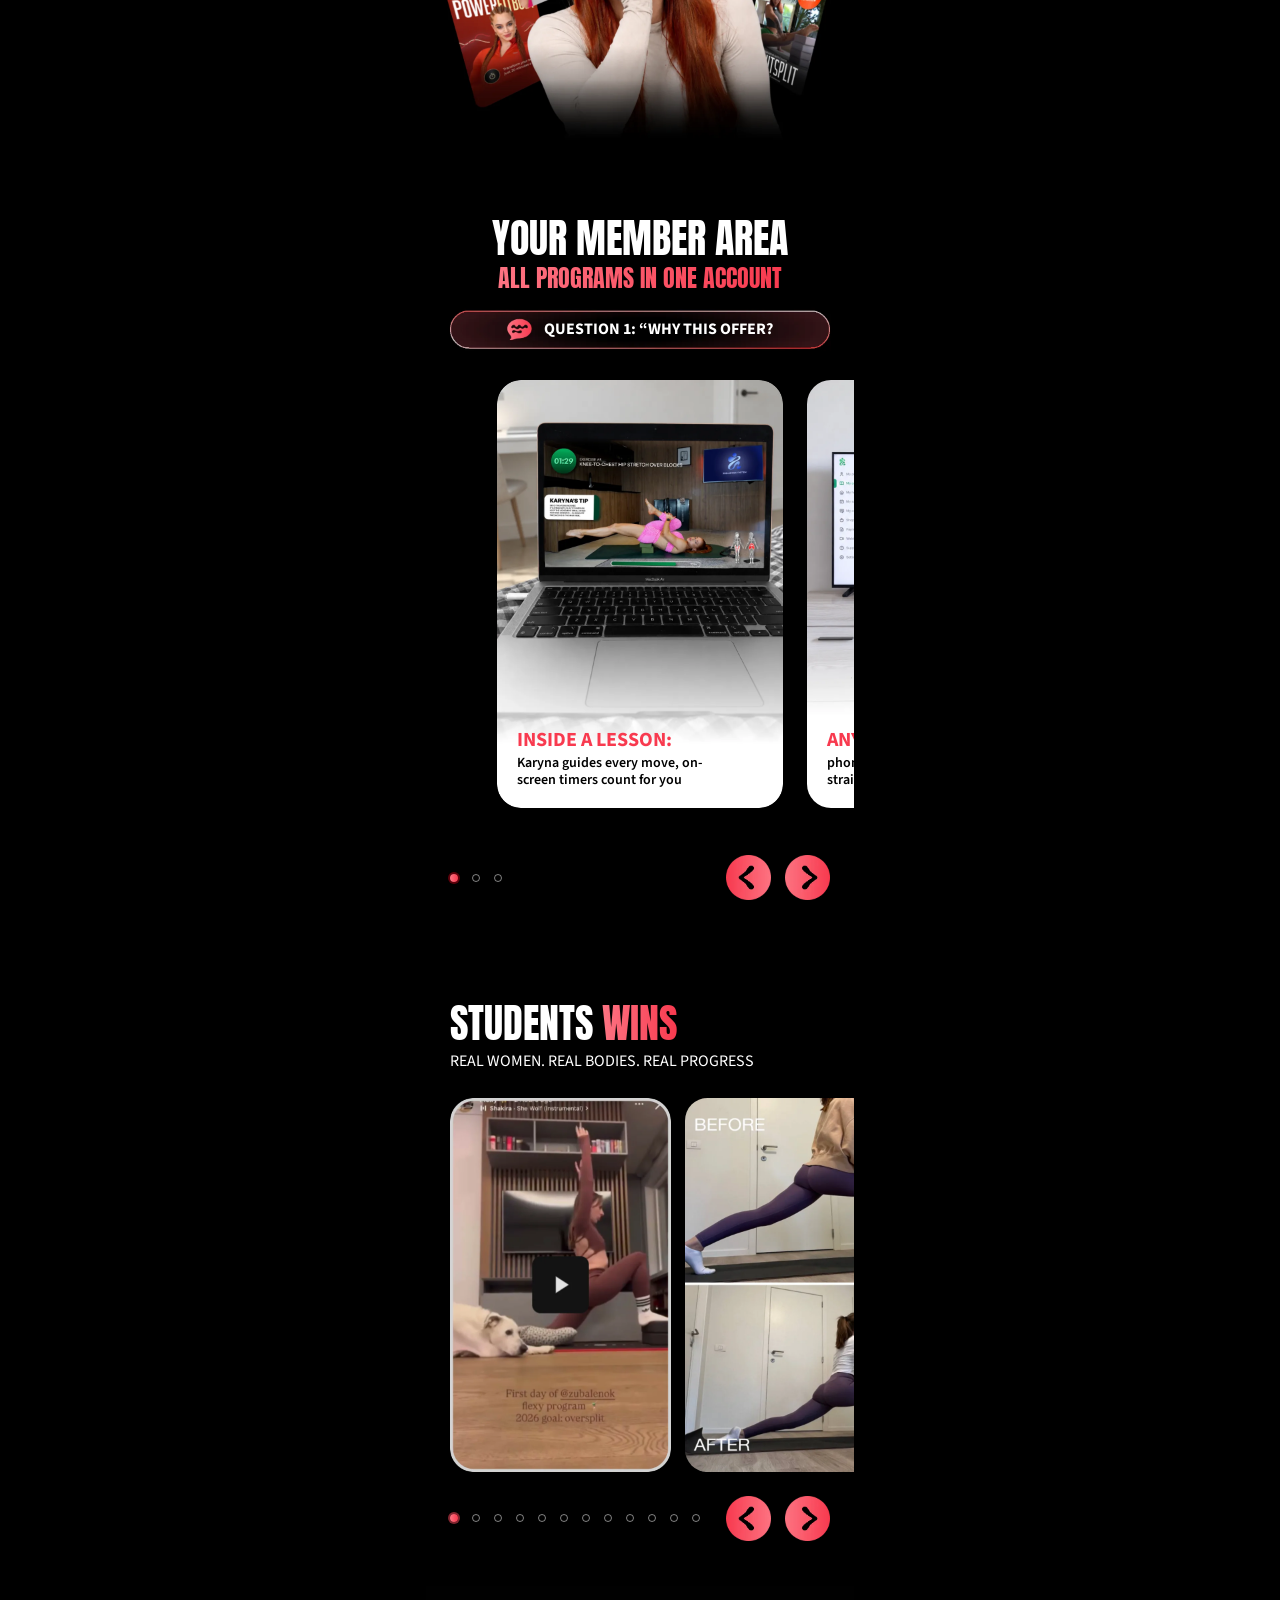
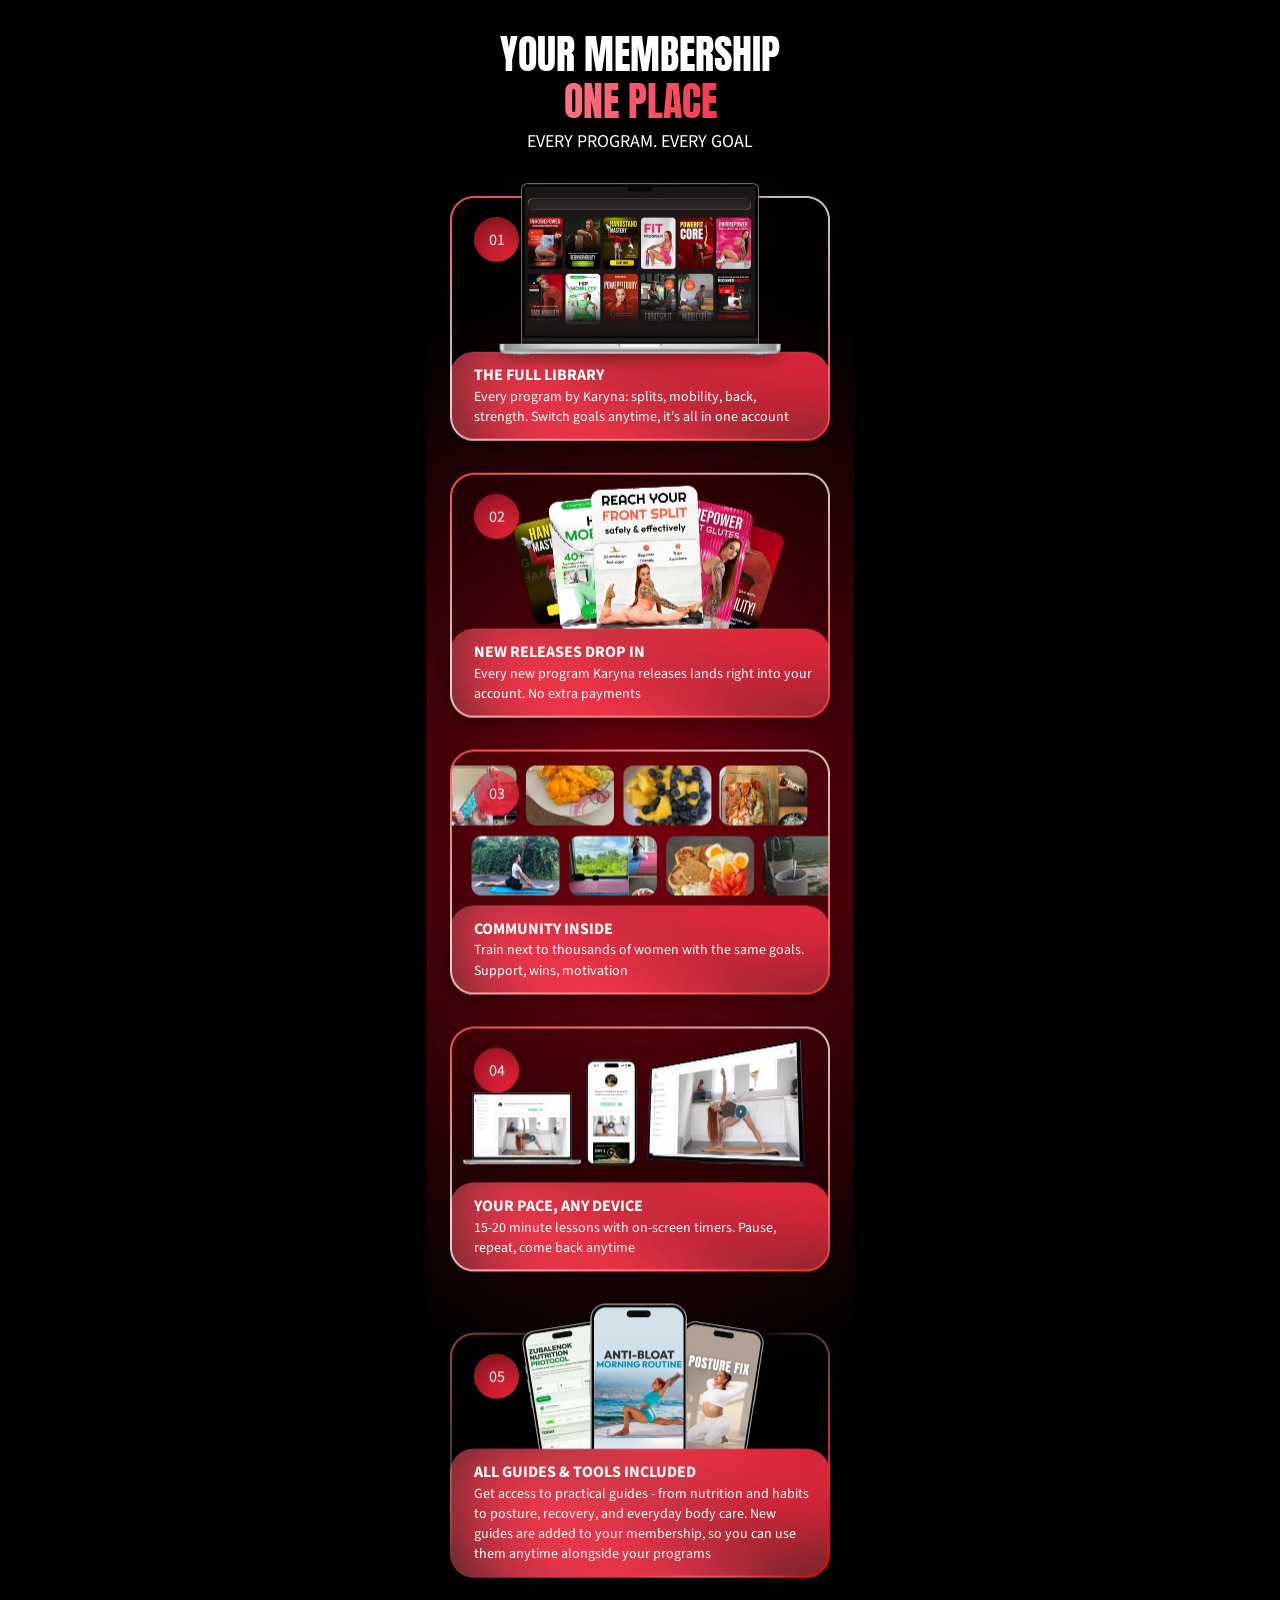
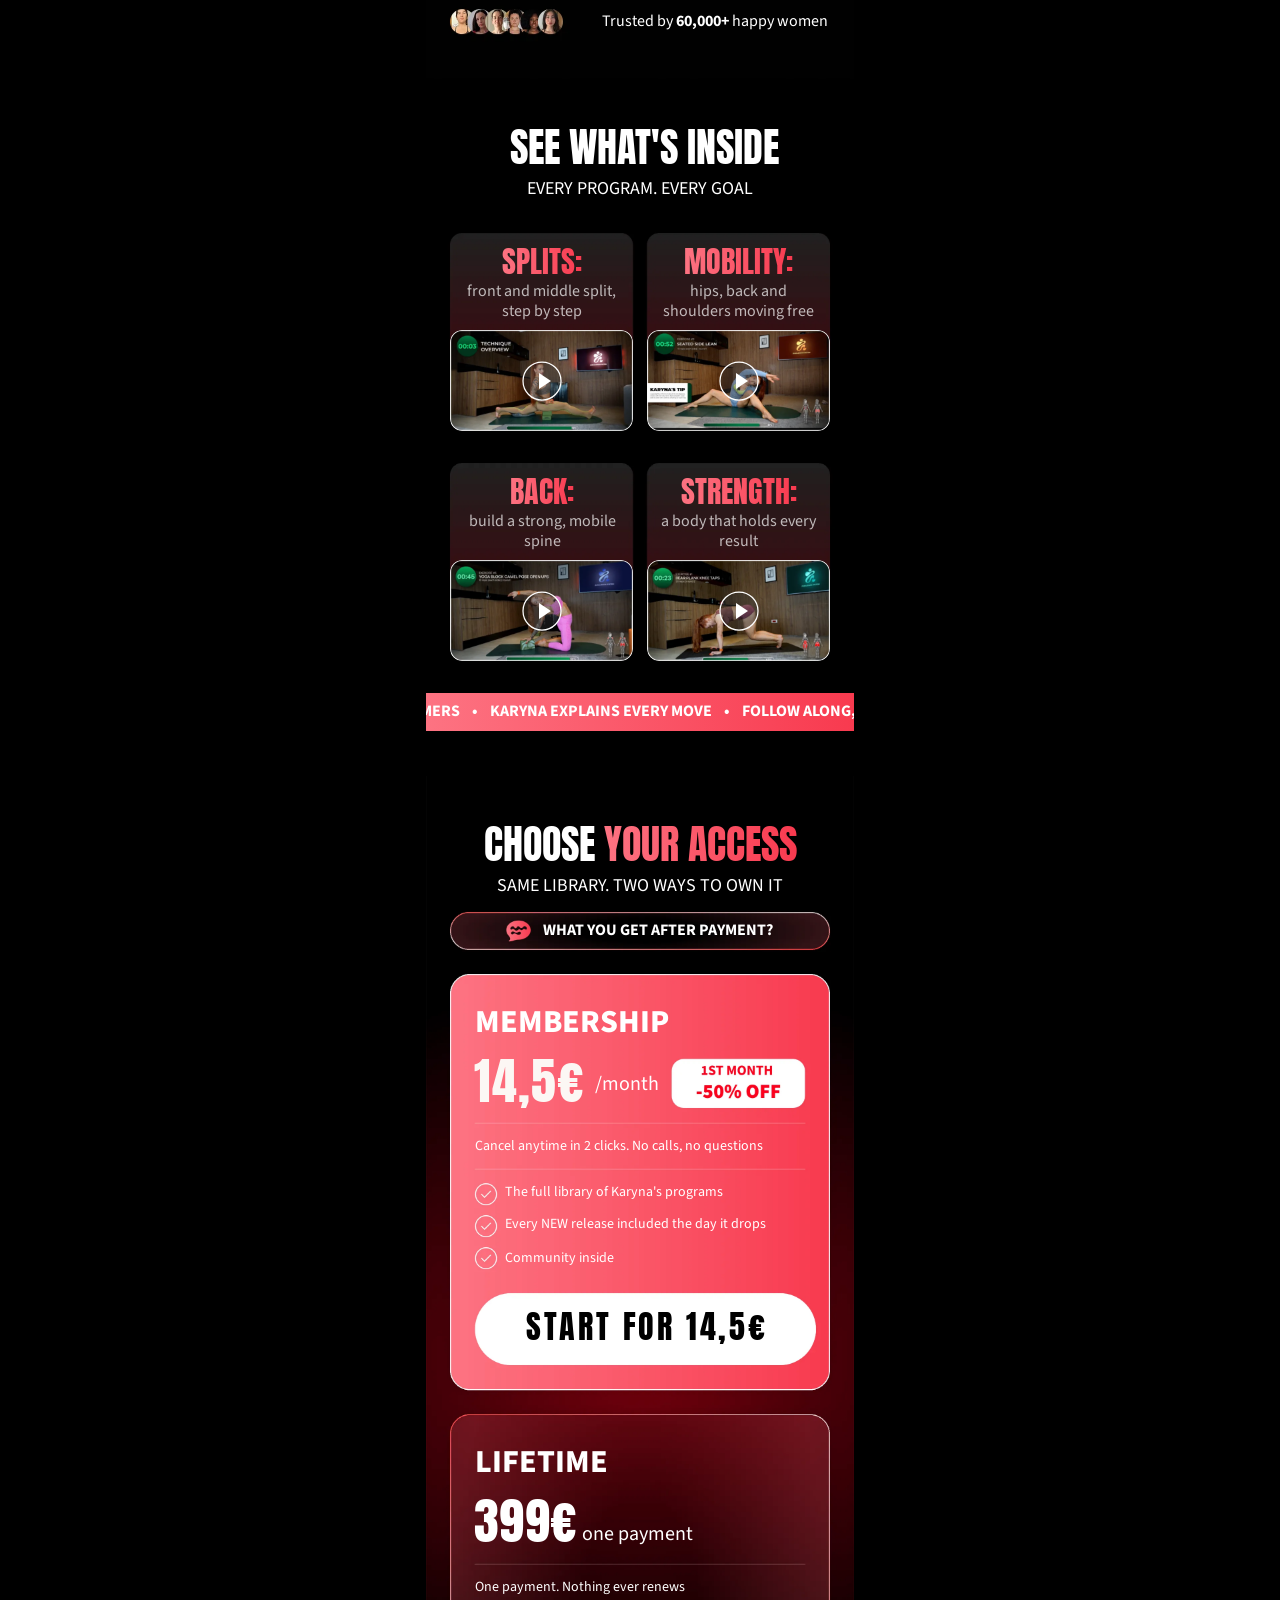
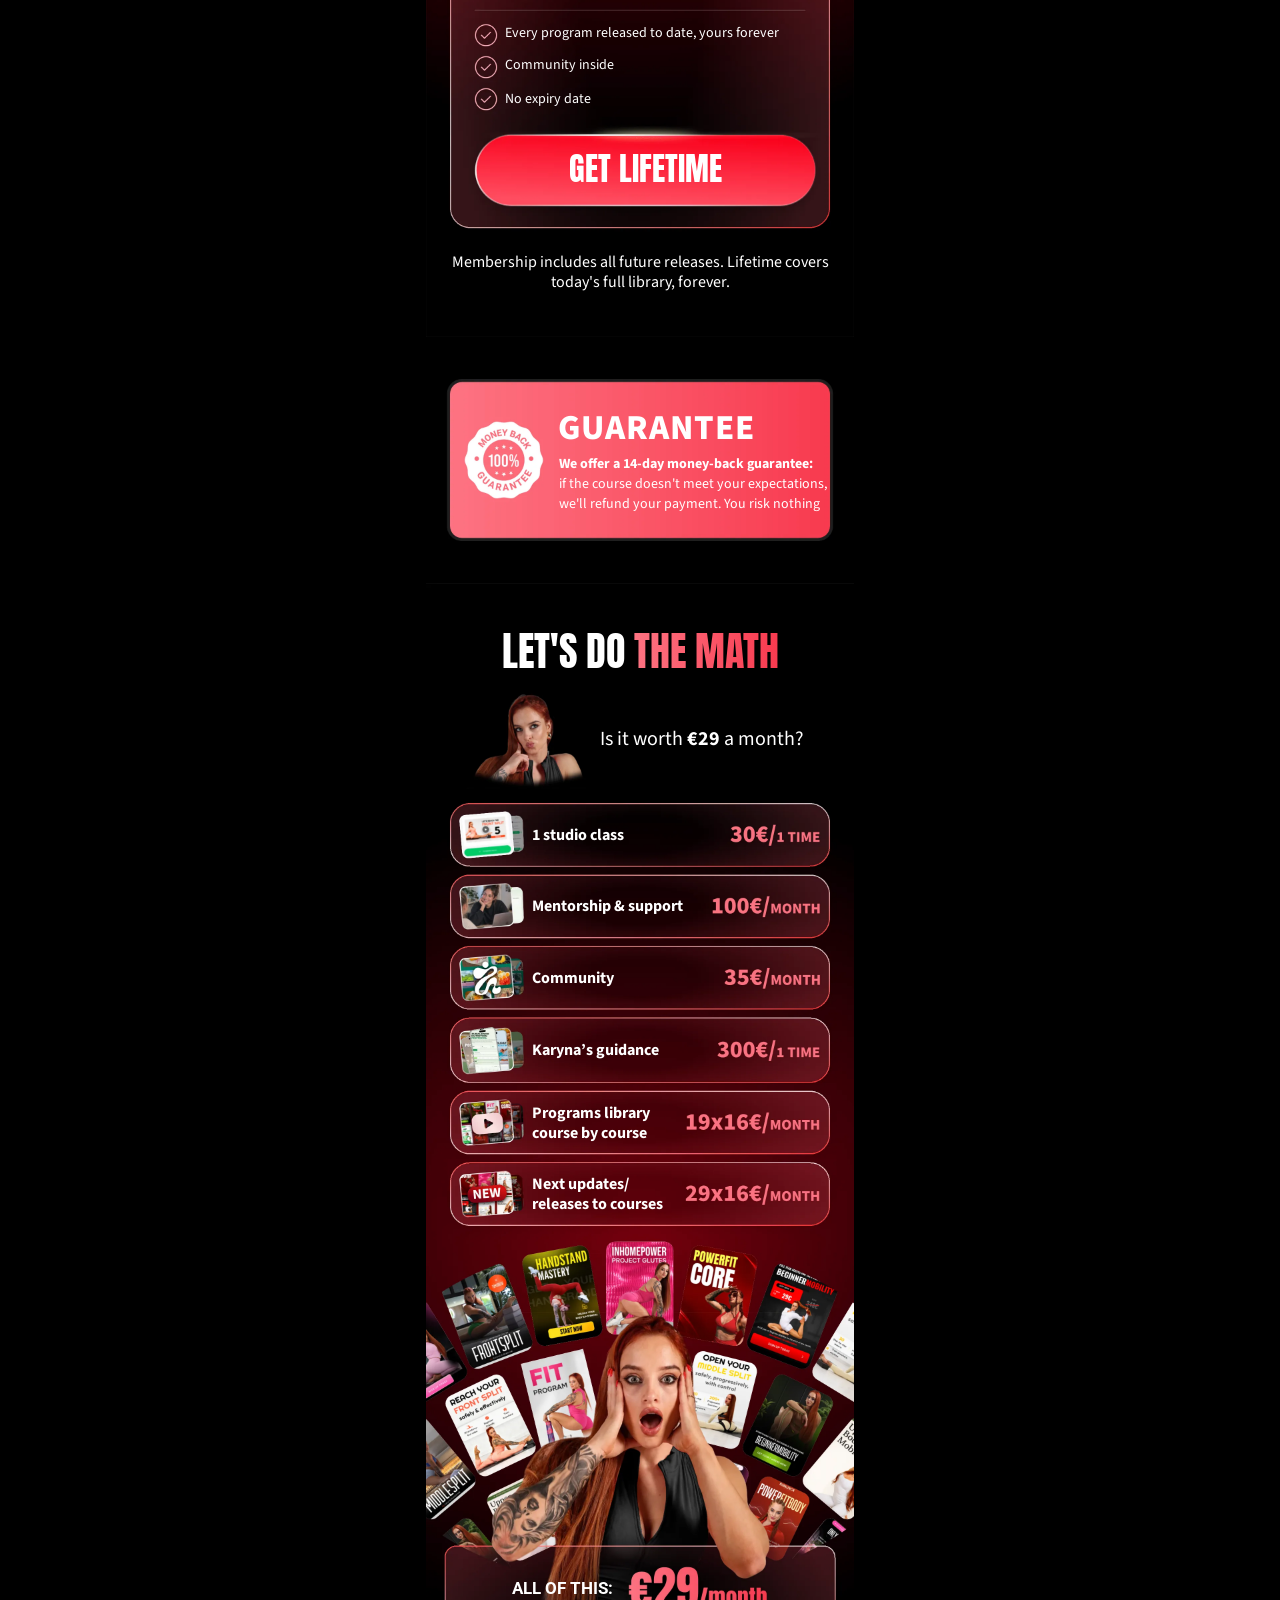
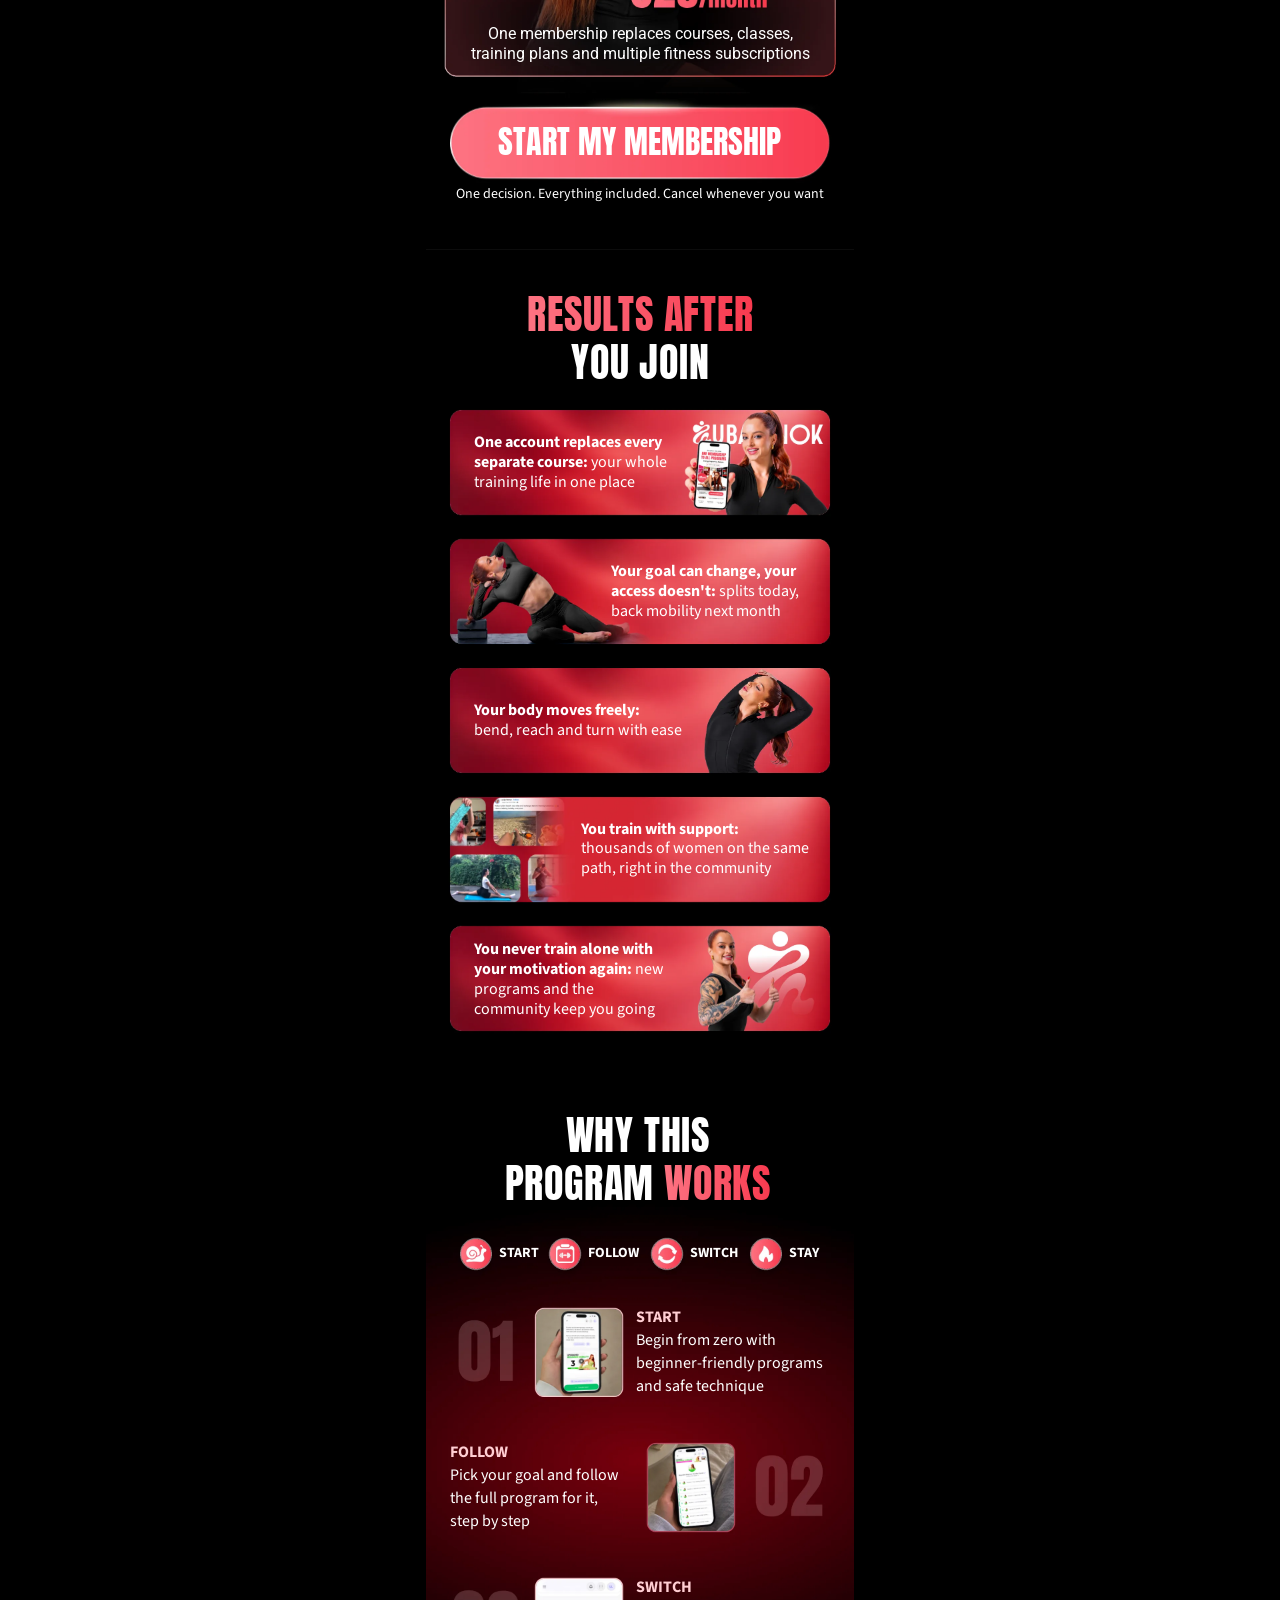
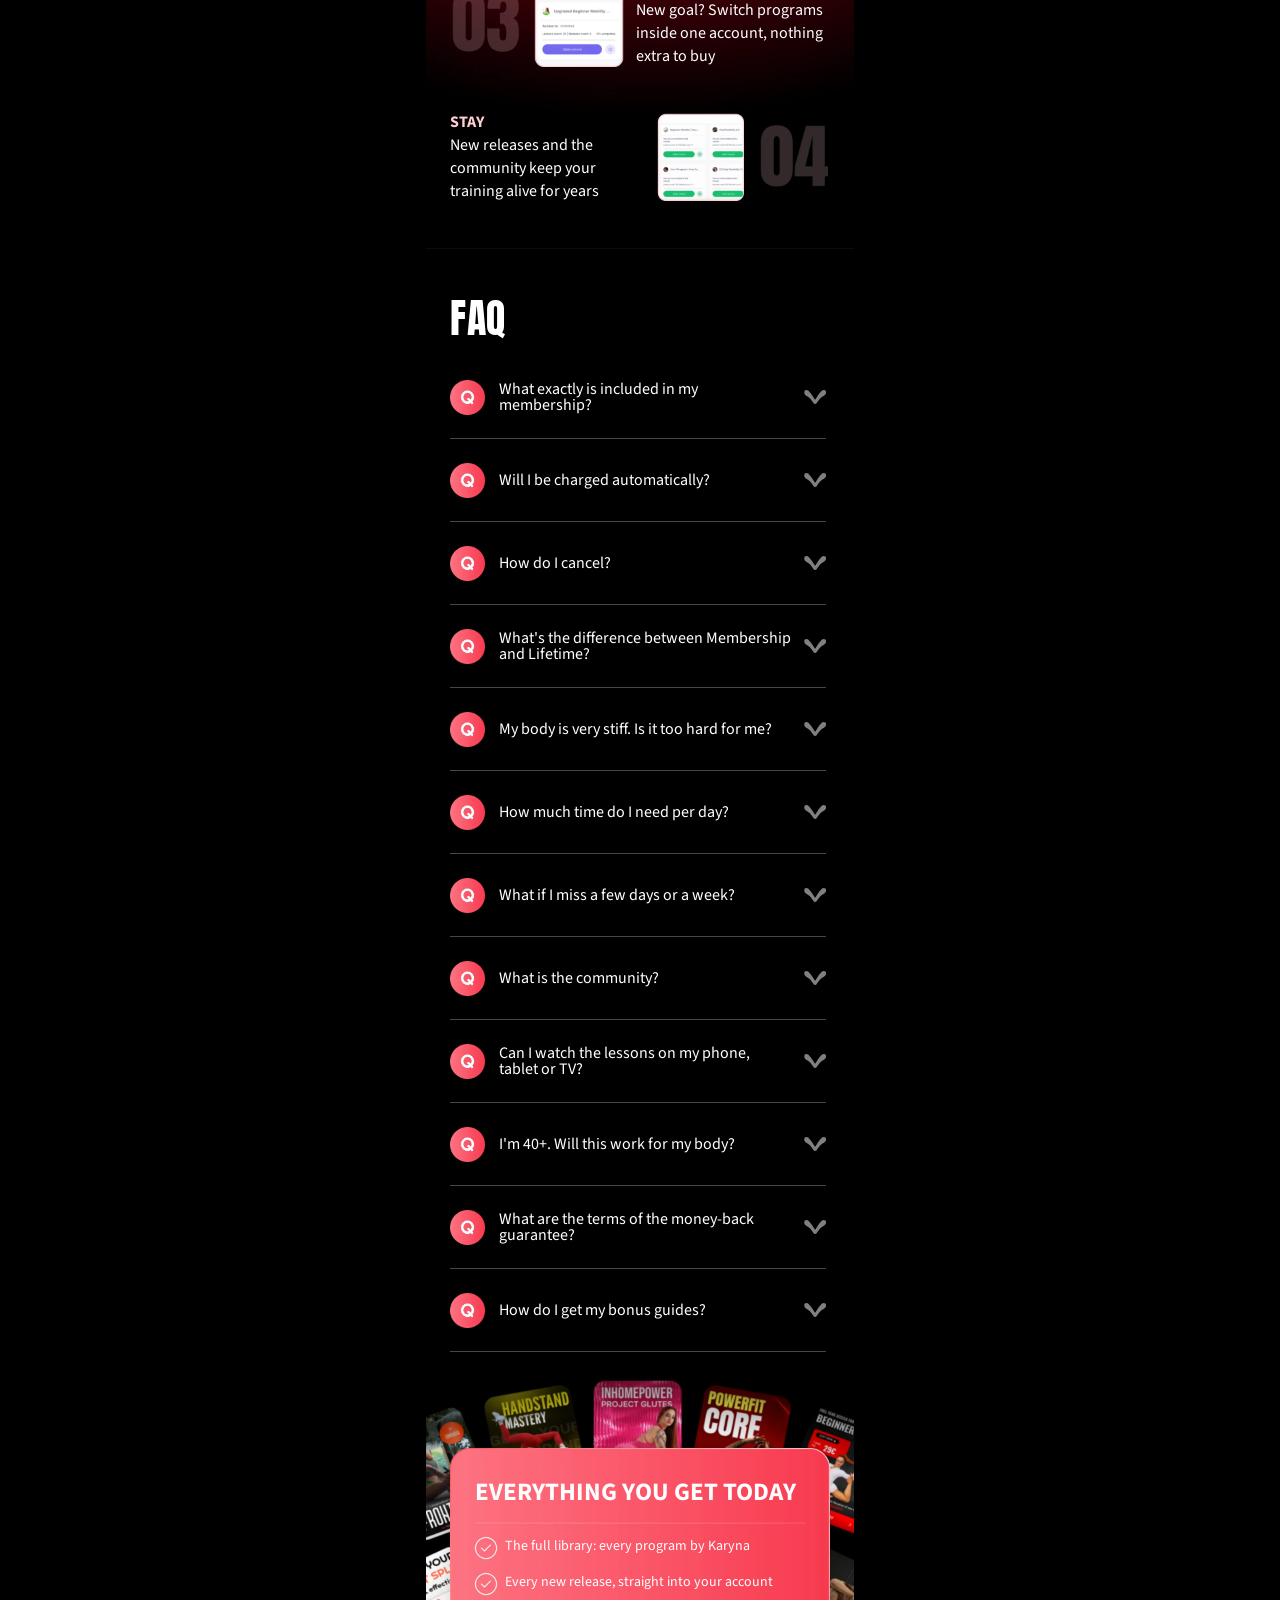
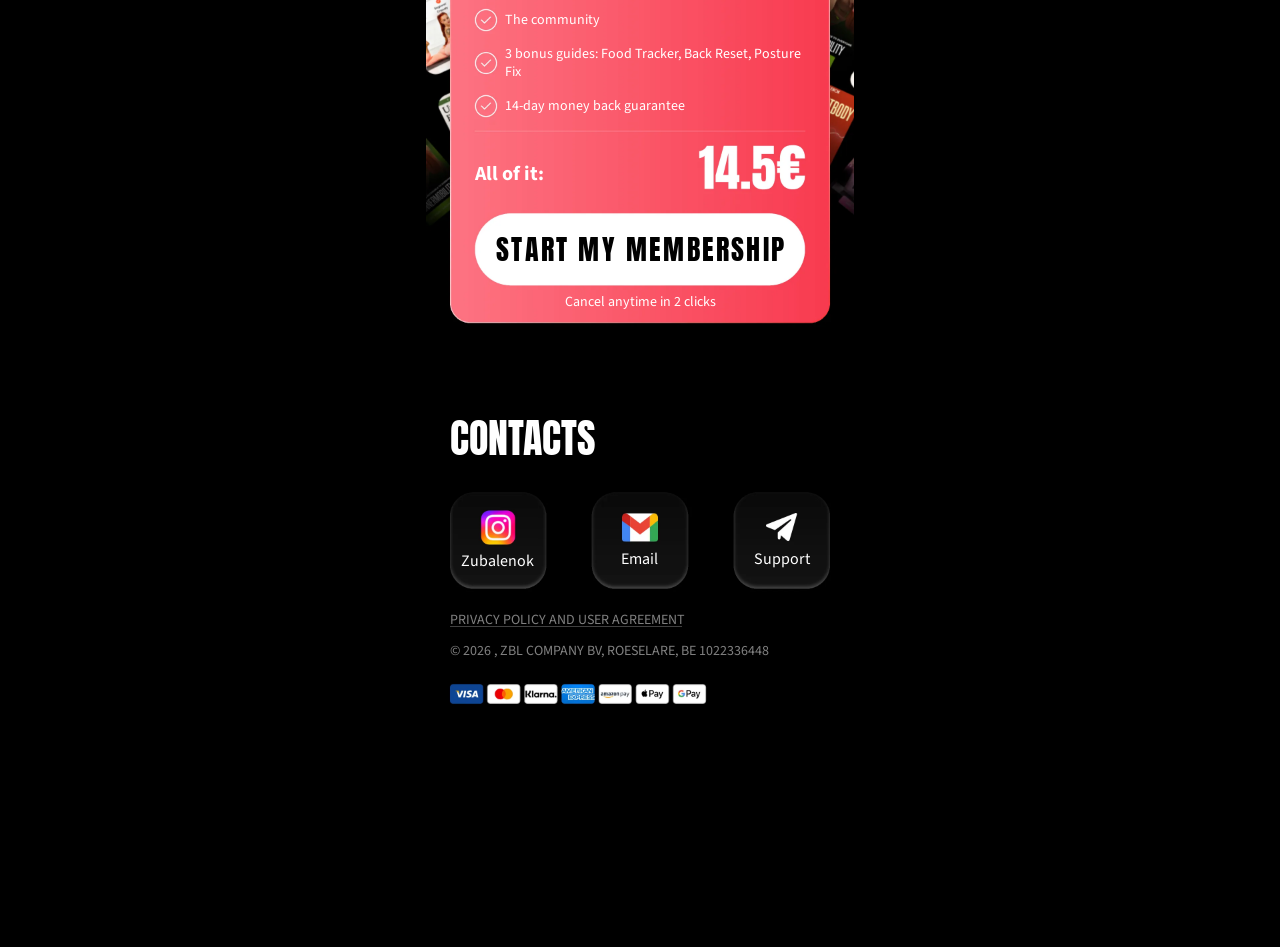
==== commit f6dfe4a8: "fdd" ====
--- a/index.html
+++ b/index.html
@@ -81,8 +81,9 @@
 <body>
 <div class="page">
 
-<section class="sec sec-hero" style="height:78rem">
-<img class="art" src="img/hero-bg.webp" width="428" height="780" alt="" fetchpriority="high">
+<section class="sec sec-hero" style="height:86.9rem">
+<img class="art" src="img/hero-bg.webp" width="428" height="869" alt="" fetchpriority="high">
+<a class="hit check-click" href="https://zubalenok.online/shop/item/13510" data-pay="v1" style="left:5.85rem;top:20.55rem;width:31.2rem;height:4.2rem"><p class="t p16b tcx" style="left:0;width:31.15rem;top:1.09rem">TRY ALL PROGRAMS FOR HALF THE PRICE</p></a>
 <div class="hero-carousel-wrap">
     <div class="hero-carousel">
       <div class="hero-card" style="--i:0;background-image:url('img/cards/card1.webp')"></div>
@@ -104,12 +105,17 @@
     </div>
   </div>
 <img class="hero-glow" src="img/hero-glow.webp" alt="">
-<img class="art" src="img/hero-front.webp" width="428" height="780" alt="Karyna Zubalenok" fetchpriority="high">
+<img class="art" src="img/hero-front.webp" width="428" height="869" alt="Karyna Zubalenok" fetchpriority="high">
 <p class="t h53_3 tcx" style="left:0;width:42.7rem;top:4.23rem;letter-spacing:0.05rem"><span class="g">ONE MEMBERSHIP</span></p>
 <p class="t h48_3 tc" style="top:10.15rem;letter-spacing:0.05rem">EVERY WAY TO MOVE</p>
-<p class="t p14m tcx" style="left:0;width:42.7rem;top:16.53rem">Mobility, Flexibility, Strength & Splits - All in one subscription</p>
-<a class="hit check-click" href="https://zubalenok.online/shop/item/13510" data-pay="v1" style="left:1.4rem;top:54.87rem;width:40.21rem;height:11.46rem"><p class="t p24b" style="left:2.4rem;top:4.34rem">UNLOCK FOR JUST <span data-pay-price="v1">14.5€</span></p></a>
-<p class="t p16" style="left:17.6rem;top:67.34rem">Trusted by <b>60,000+</b> happy women</p>
+<p class="t p14m tcx" style="left:0;width:42.7rem;top:16.53rem">Mobility, Pilates, Strength &amp; Splits — all in one subscription</p>
+<a class="hit check-click" href="https://zubalenok.online/shop/item/13510" data-pay="v1" style="left:4rem;top:54.5rem;width:34.89rem;height:10.56rem"><p class="t h32 tcx" style="left:0;width:17.59rem;top:1.57rem;letter-spacing:0.13rem;line-height:3.6rem">50% OFF<br>TO START</p><p class="t p24b c-scarlet tcx" style="left:14.28rem;width:20.61rem;top:2.73rem">JUST  <span data-pay-price="v1">14.99€</span></p><p class="t p14 tcx" style="left:14rem;width:20.89rem;top:6.63rem;letter-spacing:0.13rem">less than 0.48€/day!</p></a>
+<p class="t p14" style="left:5.2rem;top:67.58rem">ALL programs</p>
+<p class="t p14" style="left:19.55rem;top:67.58rem">New releases</p>
+<p class="t p14" style="left:33.5rem;top:67.61rem">Community</p>
+<p class="t p14b" style="left:3.5rem;top:73.02rem;line-height:1.9rem">You don’t need<br><span class="n">to be flexible to start</span></p>
+<a class="hit check-click" href="https://zubalenok.online/shop/item/13510" data-pay="v1" style="left:17.3rem;top:72.3rem;width:22rem;height:5.2rem"><p class="t p18b tcx" style="left:0;width:22rem;top:1.56rem">START MY MEMBERSHIP</p></a>
+<p class="t p16" style="left:17.6rem;top:80.94rem">Trusted by <b>60,000+</b> happy women</p>
 </section>
 
 <section class="sec sec-programs" style="height:149.29rem">
@@ -144,29 +150,20 @@
 <p class="t p14m tc" style="top:142.91rem">Join 60,000+ students already training with Karyna</p>
 </section>
 
-<section class="sec sec-bonuses" style="height:66.96rem">
-<img class="art" src="img/sec-bonuses.webp" width="428" height="670" alt="" loading="lazy" decoding="async">
-<p class="t p31b tcx" style="left:0.56rem;width:42.24rem;top:4.88rem;letter-spacing:0.56rem">TODAY ONLY:</p>
-<p class="t h43_7 tcx" style="left:0.79rem;width:42.01rem;top:8.62rem;letter-spacing:0.79rem"><span class="g">2 FREE BONUSES</span></p>
-<p class="t p18b tc" style="top:14.66rem">WITH YOUR ACCESS</p>
-<p class="t p21x" style="left:8.2rem;top:40.11rem;letter-spacing:0.13rem">3 BONUSES FROM  KARYNA</p>
-<p class="t p14b" style="left:8.2rem;top:43.19rem">Food Tracker + Community Access + Posture Fix</p>
-<p class="t p14" style="left:8.2rem;top:45.43rem;line-height:2rem">Supporting environment, nutrition hints, a calm back<br>and straight posture: the support layer for every<br>program inside</p>
-<p class="t p16b" style="left:8.2rem;top:52rem">Free with your membership today!</p>
-<p class="t p14b" style="left:6.4rem;top:58.99rem">Your free bonus pack expires in</p>
-<p class="t p23b v-timer-display tcx" style="left:25.16rem;width:17.64rem;top:58.47rem;letter-spacing:0.04rem"><span class="v-timer-val">00</span>:<span class="v-timer-val">59</span>:<span class="v-timer-val">45</span></p>
-</section>
-
-<section class="sec sec-madefor" style="height:65.2rem">
-<img class="art" src="img/sec-madefor.webp" width="428" height="652" alt="" loading="lazy" decoding="async">
+<section class="sec sec-madefor" style="height:99.2rem">
+<img class="art" src="img/sec-madefor.webp" width="428" height="992" alt="" loading="lazy" decoding="async">
 <p class="t h40 tc" style="top:4.4rem">ONE MEMBERSHIP IS</p>
 <p class="t h40 tc" style="top:9.1rem"><span class="g">MADE FOR YOU IF</span></p>
-<p class="t p18b" style="left:3.2rem;top:23.35rem;letter-spacing:0.02rem;line-height:1.99rem">You can't<br>pick one<br>course:</p>
-<p class="t p14" style="left:3.2rem;top:29.67rem;line-height:1.6rem">here you don't<br>have to choose</p>
-<p class="t p18b" style="left:16.13rem;top:23.35rem;letter-spacing:0.02rem;line-height:2rem">You started<br>many times<br>alone:</p>
-<p class="t p14" style="left:16.13rem;top:29.67rem;line-height:1.6rem">this time<br>thousands of<br>women train next<br>to you</p>
-<p class="t p18b" style="left:29.06rem;top:23.34rem;letter-spacing:0.03rem;line-height:2rem">You want<br>short<br>workouts:</p>
-<p class="t p14" style="left:29.07rem;top:29.67rem;line-height:1.6rem">from 15 minutes a<br>day, at home</p>
+<p class="t p20b" style="left:9.85rem;top:16.47rem">You can't pick one course:</p>
+<p class="t p16" style="left:9.85rem;top:19.45rem;line-height:2.3rem">today you want your splits, tomorrow a free<br>back. Here you don't have to choose</p>
+<p class="t p19b" style="left:9.85rem;top:27.15rem;letter-spacing:0.06rem">Gym memberships never worked:</p>
+<p class="t p16" style="left:9.85rem;top:30.05rem;line-height:2.3rem">commute, schedule, guilt. This one lives on<br>your mat at home</p>
+<p class="t p20b" style="left:9.85rem;top:37.47rem;line-height:2.81rem">You finish a program and don't<br>want to stop:</p>
+<p class="t p16" style="left:9.85rem;top:43.64rem">the next step is already in your account</p>
+<p class="t p20b" style="left:9.85rem;top:48.57rem;line-height:2.8rem">You want short workouts that fit<br>real life:</p>
+<p class="t p16" style="left:9.85rem;top:54.74rem">15-20 minutes, whenever it suits you</p>
+<p class="t p19b" style="left:9.85rem;top:59.95rem;letter-spacing:0.06rem">You started many times alone:</p>
+<p class="t p16" style="left:9.85rem;top:62.85rem;line-height:2.3rem">this time thousands of women train next to<br>you</p>
 </section>
 
 <section class="sec sec-member" style="height:80.1rem">
@@ -245,6 +242,24 @@
 <div class="dots s7-pagination" style="top:55.75rem"></div>
 <button type="button" class="arrow s7-prev" style="left:30rem;top:54.1rem;width:4.5rem;height:4.5rem"><img src="img/arrow-prev.webp" width="45" height="45" alt="Previous"></button>
 <button type="button" class="arrow s7-next" style="left:35.9rem;top:54.1rem;width:4.5rem;height:4.5rem"><img src="img/arrow-next.webp" width="45" height="45" alt="Next"></button>
+</section>
+
+<section class="sec sec-place" style="height:169.31rem">
+<img class="art" src="img/sec-place.webp" width="428" height="1693" alt="" loading="lazy" decoding="async">
+<p class="t h40 tc" style="top:4.4rem">YOUR MEMBERSHIP</p>
+<p class="t h40 tc" style="top:9.1rem"><span class="g">ONE PLACE</span></p>
+<p class="t p18 tc" style="top:14.56rem">EVERY PROGRAM. EVERY GOAL</p>
+<p class="t p16b" style="left:4.8rem;top:38.04rem">THE FULL LIBRARY</p>
+<p class="t p14" style="left:4.8rem;top:40.07rem;line-height:2rem">Every program by Karyna: splits, mobility, back,<br>strength. Switch goals anytime, it's all in one account</p>
+<p class="t p16b" style="left:4.8rem;top:65.74rem">NEW RELEASES DROP IN</p>
+<p class="t p14" style="left:4.8rem;top:67.77rem;line-height:2rem">Every new program Karyna releases lands right into your<br>account. No extra payments</p>
+<p class="t p16b" style="left:4.8rem;top:93.44rem">COMMUNITY INSIDE</p>
+<p class="t p14" style="left:4.8rem;top:95.45rem;line-height:2.04rem">Train next to thousands of women with the same goals.<br>Support, wins, motivation</p>
+<p class="t p16b" style="left:4.8rem;top:121.14rem">YOUR PACE, ANY DEVICE</p>
+<p class="t p14" style="left:4.8rem;top:123.17rem;line-height:2rem">15-20 minute lessons with on-screen timers. Pause,<br>repeat, come back anytime</p>
+<p class="t p16b" style="left:4.8rem;top:147.76rem">ALL GUIDES &amp; TOOLS INCLUDED</p>
+<p class="t p14" style="left:4.8rem;top:149.79rem;line-height:2rem">Get access to practical guides - from nutrition and habits<br>to posture, recovery, and everyday body care. New<br>guides are added to your membership, so you can use<br>them anytime alongside your programs</p>
+<p class="t p16" style="left:17.6rem;top:162.66rem">Trusted by <b>60,000+</b> happy women</p>
 </section>
 
 <section class="sec sec-inside" style="height:69.7rem">
@@ -299,17 +314,28 @@
 <section class="sec sec-math" style="height:126.66rem">
 <img class="art" src="img/sec-math.webp" width="428" height="1267" alt="" loading="lazy" decoding="async">
 <p class="t h40 tc" style="top:4.4rem">LET'S DO <span class="g">THE MATH</span></p>
-<p class="t p20" style="left:17.4rem;top:14.35rem">Is it worth <b>€29</b> a month?</p>
+<p class="t p20" style="left:17.4rem;top:14.36rem">Is it worth <b>€29</b> a month?</p>
 <p class="t p16b" style="left:10.6rem;top:24.25rem">1 studio class</p>
 <p class="t p16b" style="left:10.6rem;top:31.36rem">Mentorship &amp; support</p>
-<p class="t p16b" style="left:10.6rem;top:38.6rem">Community</p>
-<p class="t p16b" style="left:10.6rem;top:45.74rem">Karyna’s guidance</p>
+<p class="t p16b" style="left:10.6rem;top:38.61rem">Community</p>
+<p class="t p16b" style="left:10.6rem;top:45.75rem">Karyna’s guidance</p>
 <p class="t p16b" style="left:10.6rem;top:51.94rem;line-height:2rem">Programs library<br>course by course</p>
 <p class="t p16b" style="left:10.6rem;top:59.09rem;line-height:2rem">Next updates/<br>releases to courses</p>
-<p class="t r17b" style="left:8.63rem;top:99.53rem">ALL OF THIS:</p>
-<p class="t r16 tc" style="top:104.12rem;line-height:1.9rem">One membership replaces courses, classes,<br>training plans and multiple fitness subscriptions</p>
+<p class="t r17b" style="left:8.63rem;top:99.44rem">ALL OF THIS:</p>
+<p class="t r16 tc" style="top:104.11rem;line-height:1.91rem">One membership replaces courses, classes,<br>training plans and multiple fitness subscriptions</p>
 <a class="hit check-click" href="https://zubalenok.online/shop/item/13510" data-pay="v1" style="left:2.47rem;top:112.43rem;width:37.85rem;height:7.05rem"><p class="t h32 tcx" style="left:0.01rem;width:37.84rem;top:1.5rem">START MY MEMBERSHIP</p></a>
 <p class="t p14 tc" style="top:120.28rem">One decision. Everything included. Cancel whenever you want</p>
+</section>
+
+<section class="sec sec-results" style="height:82.1rem">
+<img class="art" src="img/sec-results.webp" width="428" height="821" alt="" loading="lazy" decoding="async">
+<p class="t h40 tcx" style="left:0.08rem;width:42.72rem;top:4rem;letter-spacing:0.08rem"><span class="g">RESULTS AFTER</span></p>
+<p class="t h40 tcx" style="left:0.08rem;width:42.72rem;top:8.8rem;letter-spacing:0.08rem">YOU JOIN</p>
+<p class="t p16" style="left:4.8rem;top:18.25rem;line-height:2rem"><b>One account replaces every</b><br><b>separate course:</b> your whole<br>training life in one place</p>
+<p class="t p16" style="left:18.5rem;top:31.15rem;line-height:2rem"><b>Your goal can change, your</b><br><b>access doesn't:</b> splits today,<br>back mobility next month</p>
+<p class="t p16" style="left:4.8rem;top:45.05rem;line-height:2rem"><b>Your body moves freely:</b><br>bend, reach and turn with ease</p>
+<p class="t p16" style="left:15.5rem;top:56.96rem;line-height:1.99rem"><b>You train with support:</b><br>thousands of women on the same<br>path, right in the community</p>
+<p class="t p16" style="left:4.8rem;top:68.89rem;line-height:2rem"><b>You never train alone with</b><br><b>your motivation again:</b> new<br>programs and the<br>community keep you going</p>
 </section>
 
 <section class="sec sec-works" style="height:77.8rem">
@@ -341,7 +367,7 @@
     <div class="s12-faq-answer-wrapper">
       <div class="faq-answer">
         <div class="faq-bubble">Everything. Every program I have ever<br>released: splits, mobility, back and<br>strength, all in one account. Plus the<br>community and every new program I<br>release<svg class="faq-tail" viewBox="314.5 12128.7 35.3 26" aria-hidden="true"><path d="M346 12147.2C343.5 12141.7 343.5 12129.2 343.5 12129.2L340.5 12128.7L314.5 12154.7H348.786C349.647 12154.7 350.131 12153.6 349.607 12153C348.504 12151.5 346.99 12149.4 346 12147.2Z" fill="currentColor"/></svg></div>
-        <img class="faq-avatar" src="img/avatar.webp" width="59" height="59" alt="Karyna" loading="lazy">
+        <img class="faq-avatar" src="img/ic.webp" width="59" height="59" alt="Karyna" loading="lazy">
       </div>
     </div>
   </div>
@@ -354,7 +380,7 @@
     <div class="s12-faq-answer-wrapper">
       <div class="faq-answer">
         <div class="faq-bubble">Yes, 29€ renews monthly so your access<br>never breaks. And you can cancel<br>anytime in 2 clicks in your account. You<br>keep access until the end of your paid<br>month<svg class="faq-tail" viewBox="314.5 12128.7 35.3 26" aria-hidden="true"><path d="M346 12147.2C343.5 12141.7 343.5 12129.2 343.5 12129.2L340.5 12128.7L314.5 12154.7H348.786C349.647 12154.7 350.131 12153.6 349.607 12153C348.504 12151.5 346.99 12149.4 346 12147.2Z" fill="currentColor"/></svg></div>
-        <img class="faq-avatar" src="img/avatar.webp" width="59" height="59" alt="Karyna" loading="lazy">
+        <img class="faq-avatar" src="img/ic.webp" width="59" height="59" alt="Karyna" loading="lazy">
       </div>
     </div>
   </div>
@@ -367,7 +393,7 @@
     <div class="s12-faq-answer-wrapper">
       <div class="faq-answer">
         <div class="faq-bubble">In your account, 2 clicks, no calls and no<br>"retention specialists". You are always in<br>control<svg class="faq-tail" viewBox="314.5 12128.7 35.3 26" aria-hidden="true"><path d="M346 12147.2C343.5 12141.7 343.5 12129.2 343.5 12129.2L340.5 12128.7L314.5 12154.7H348.786C349.647 12154.7 350.131 12153.6 349.607 12153C348.504 12151.5 346.99 12149.4 346 12147.2Z" fill="currentColor"/></svg></div>
-        <img class="faq-avatar" src="img/avatar.webp" width="59" height="59" alt="Karyna" loading="lazy">
+        <img class="faq-avatar" src="img/ic.webp" width="59" height="59" alt="Karyna" loading="lazy">
       </div>
     </div>
   </div>
@@ -380,7 +406,7 @@
     <div class="s12-faq-answer-wrapper">
       <div class="faq-answer">
         <div class="faq-bubble">Membership (29€/month) gives you the<br>full library and every new program I<br>release, for as long as you stay. Lifetime<br>(199€) gives you today's full library<br>forever with one payment<svg class="faq-tail" viewBox="314.5 12128.7 35.3 26" aria-hidden="true"><path d="M346 12147.2C343.5 12141.7 343.5 12129.2 343.5 12129.2L340.5 12128.7L314.5 12154.7H348.786C349.647 12154.7 350.131 12153.6 349.607 12153C348.504 12151.5 346.99 12149.4 346 12147.2Z" fill="currentColor"/></svg></div>
-        <img class="faq-avatar" src="img/avatar.webp" width="59" height="59" alt="Karyna" loading="lazy">
+        <img class="faq-avatar" src="img/ic.webp" width="59" height="59" alt="Karyna" loading="lazy">
       </div>
     </div>
   </div>
@@ -393,7 +419,7 @@
     <div class="s12-faq-answer-wrapper">
       <div class="faq-answer">
         <div class="faq-bubble">No. The library includes beginner<br>programs with easy ranges and safe<br>technique. 80% of students start exactly<br>where you are<svg class="faq-tail" viewBox="314.5 12128.7 35.3 26" aria-hidden="true"><path d="M346 12147.2C343.5 12141.7 343.5 12129.2 343.5 12129.2L340.5 12128.7L314.5 12154.7H348.786C349.647 12154.7 350.131 12153.6 349.607 12153C348.504 12151.5 346.99 12149.4 346 12147.2Z" fill="currentColor"/></svg></div>
-        <img class="faq-avatar" src="img/avatar.webp" width="59" height="59" alt="Karyna" loading="lazy">
+        <img class="faq-avatar" src="img/ic.webp" width="59" height="59" alt="Karyna" loading="lazy">
       </div>
     </div>
   </div>
@@ -406,7 +432,7 @@
     <div class="s12-faq-answer-wrapper">
       <div class="faq-answer">
         <div class="faq-bubble">15-20 minutes. Every lesson is fully<br>planned with on-screen timers<svg class="faq-tail" viewBox="314.5 12128.7 35.3 26" aria-hidden="true"><path d="M346 12147.2C343.5 12141.7 343.5 12129.2 343.5 12129.2L340.5 12128.7L314.5 12154.7H348.786C349.647 12154.7 350.131 12153.6 349.607 12153C348.504 12151.5 346.99 12149.4 346 12147.2Z" fill="currentColor"/></svg></div>
-        <img class="faq-avatar" src="img/avatar.webp" width="59" height="59" alt="Karyna" loading="lazy">
+        <img class="faq-avatar" src="img/ic.webp" width="59" height="59" alt="Karyna" loading="lazy">
       </div>
     </div>
   </div>
@@ -419,7 +445,7 @@
     <div class="s12-faq-answer-wrapper">
       <div class="faq-answer">
         <div class="faq-bubble">Nothing bad happens. Your programs<br>wait for you. Continue at your own pace<svg class="faq-tail" viewBox="314.5 12128.7 35.3 26" aria-hidden="true"><path d="M346 12147.2C343.5 12141.7 343.5 12129.2 343.5 12129.2L340.5 12128.7L314.5 12154.7H348.786C349.647 12154.7 350.131 12153.6 349.607 12153C348.504 12151.5 346.99 12149.4 346 12147.2Z" fill="currentColor"/></svg></div>
-        <img class="faq-avatar" src="img/avatar.webp" width="59" height="59" alt="Karyna" loading="lazy">
+        <img class="faq-avatar" src="img/ic.webp" width="59" height="59" alt="Karyna" loading="lazy">
       </div>
     </div>
   </div>
@@ -432,7 +458,7 @@
     <div class="s12-faq-answer-wrapper">
       <div class="faq-answer">
         <div class="faq-bubble">A private space where students share<br>progress, ask questions and support each<br>other. You train at home, but never alone<svg class="faq-tail" viewBox="314.5 12128.7 35.3 26" aria-hidden="true"><path d="M346 12147.2C343.5 12141.7 343.5 12129.2 343.5 12129.2L340.5 12128.7L314.5 12154.7H348.786C349.647 12154.7 350.131 12153.6 349.607 12153C348.504 12151.5 346.99 12149.4 346 12147.2Z" fill="currentColor"/></svg></div>
-        <img class="faq-avatar" src="img/avatar.webp" width="59" height="59" alt="Karyna" loading="lazy">
+        <img class="faq-avatar" src="img/ic.webp" width="59" height="59" alt="Karyna" loading="lazy">
       </div>
     </div>
   </div>
@@ -445,7 +471,7 @@
     <div class="s12-faq-answer-wrapper">
       <div class="faq-answer">
         <div class="faq-bubble">Yes. Open your member area on any<br>device with a browser. Many students<br>cast the lessons to their TV<svg class="faq-tail" viewBox="314.5 12128.7 35.3 26" aria-hidden="true"><path d="M346 12147.2C343.5 12141.7 343.5 12129.2 343.5 12129.2L340.5 12128.7L314.5 12154.7H348.786C349.647 12154.7 350.131 12153.6 349.607 12153C348.504 12151.5 346.99 12149.4 346 12147.2Z" fill="currentColor"/></svg></div>
-        <img class="faq-avatar" src="img/avatar.webp" width="59" height="59" alt="Karyna" loading="lazy">
+        <img class="faq-avatar" src="img/ic.webp" width="59" height="59" alt="Karyna" loading="lazy">
       </div>
     </div>
   </div>
@@ -458,7 +484,7 @@
     <div class="s12-faq-answer-wrapper">
       <div class="faq-answer">
         <div class="faq-bubble">Age doesn't matter. We have students in<br>their 50s and 60s making great progress.<br>Choose the range that feels safe and stay<br>consistent<svg class="faq-tail" viewBox="314.5 12128.7 35.3 26" aria-hidden="true"><path d="M346 12147.2C343.5 12141.7 343.5 12129.2 343.5 12129.2L340.5 12128.7L314.5 12154.7H348.786C349.647 12154.7 350.131 12153.6 349.607 12153C348.504 12151.5 346.99 12149.4 346 12147.2Z" fill="currentColor"/></svg></div>
-        <img class="faq-avatar" src="img/avatar.webp" width="59" height="59" alt="Karyna" loading="lazy">
+        <img class="faq-avatar" src="img/ic.webp" width="59" height="59" alt="Karyna" loading="lazy">
       </div>
     </div>
   </div>
@@ -471,7 +497,7 @@
     <div class="s12-faq-answer-wrapper">
       <div class="faq-answer">
         <div class="faq-bubble">14 days from purchase, full refund, no<br>questions. Just message our support<svg class="faq-tail" viewBox="314.5 12128.7 35.3 26" aria-hidden="true"><path d="M346 12147.2C343.5 12141.7 343.5 12129.2 343.5 12129.2L340.5 12128.7L314.5 12154.7H348.786C349.647 12154.7 350.131 12153.6 349.607 12153C348.504 12151.5 346.99 12149.4 346 12147.2Z" fill="currentColor"/></svg></div>
-        <img class="faq-avatar" src="img/avatar.webp" width="59" height="59" alt="Karyna" loading="lazy">
+        <img class="faq-avatar" src="img/ic.webp" width="59" height="59" alt="Karyna" loading="lazy">
       </div>
     </div>
   </div>
@@ -484,7 +510,7 @@
     <div class="s12-faq-answer-wrapper">
       <div class="faq-answer">
         <div class="faq-bubble">Access to your member area and all 3<br>bonus guides arrives in one email right<br>after payment<svg class="faq-tail" viewBox="314.5 12128.7 35.3 26" aria-hidden="true"><path d="M346 12147.2C343.5 12141.7 343.5 12129.2 343.5 12129.2L340.5 12128.7L314.5 12154.7H348.786C349.647 12154.7 350.131 12153.6 349.607 12153C348.504 12151.5 346.99 12149.4 346 12147.2Z" fill="currentColor"/></svg></div>
-        <img class="faq-avatar" src="img/avatar.webp" width="59" height="59" alt="Karyna" loading="lazy">
+        <img class="faq-avatar" src="img/ic.webp" width="59" height="59" alt="Karyna" loading="lazy">
       </div>
     </div>
   </div>
--- a/css/style.css
+++ b/css/style.css
@@ -127,7 +127,6 @@
 .h30 { font: 400 3rem/1.2 'Anton', sans-serif; }
 .h32 { font: 400 3.2rem/1.2 'Anton', sans-serif; }
 .h40 { font: 400 4rem/1.2 'Anton', sans-serif; }
-.h43_7 { font: 400 4.37rem/1.2 'Anton', sans-serif; }
 .h48_3 { font: 400 4.83rem/1.2 'Anton', sans-serif; }
 .h50 { font: 400 5rem/1.2 'Anton', sans-serif; }
 .h53_3 { font: 400 5.33rem/1.2 'Anton', sans-serif; }
@@ -145,21 +144,20 @@
 .p18b { font: 700 1.8rem/1.2 'Source Sans 3', sans-serif; }
 .p20 { font: 400 2rem/1.2 'Source Sans 3', sans-serif; }
 .p20b { font: 700 2rem/1.2 'Source Sans 3', sans-serif; }
-.p21x { font: 800 2.1rem/1.2 'Source Sans 3', sans-serif; }
-.p23b { font: 700 2.3rem/1.2 'Source Sans 3', sans-serif; }
 .p24b { font: 700 2.4rem/1.2 'Source Sans 3', sans-serif; }
 .p25b { font: 700 2.5rem/1.2 'Source Sans 3', sans-serif; }
-.p31b { font: 700 3.1rem/1.2 'Source Sans 3', sans-serif; }
 .p32x { font: 800 3.2rem/1.2 'Source Sans 3', sans-serif; }
 .p35x { font: 800 3.5rem/1.2 'Source Sans 3', sans-serif; }
 .r16 { font: 400 1.6rem/1.2 'Roboto', sans-serif; }
 .r17b { font: 700 1.7rem/1.2 'Roboto', sans-serif; }
 
+.p19b { font: 700 1.9rem/1.2 'Source Sans 3', sans-serif; }
+
 /* ---------- Hero: 3D-карусель програм ---------- */
 .hero-carousel-wrap {
   position: absolute;
   left: 0;
-  top: 21.9rem;
+  top: 24.9rem;
   width: 100%;
   height: 18.29rem;
   perspective: 80rem;
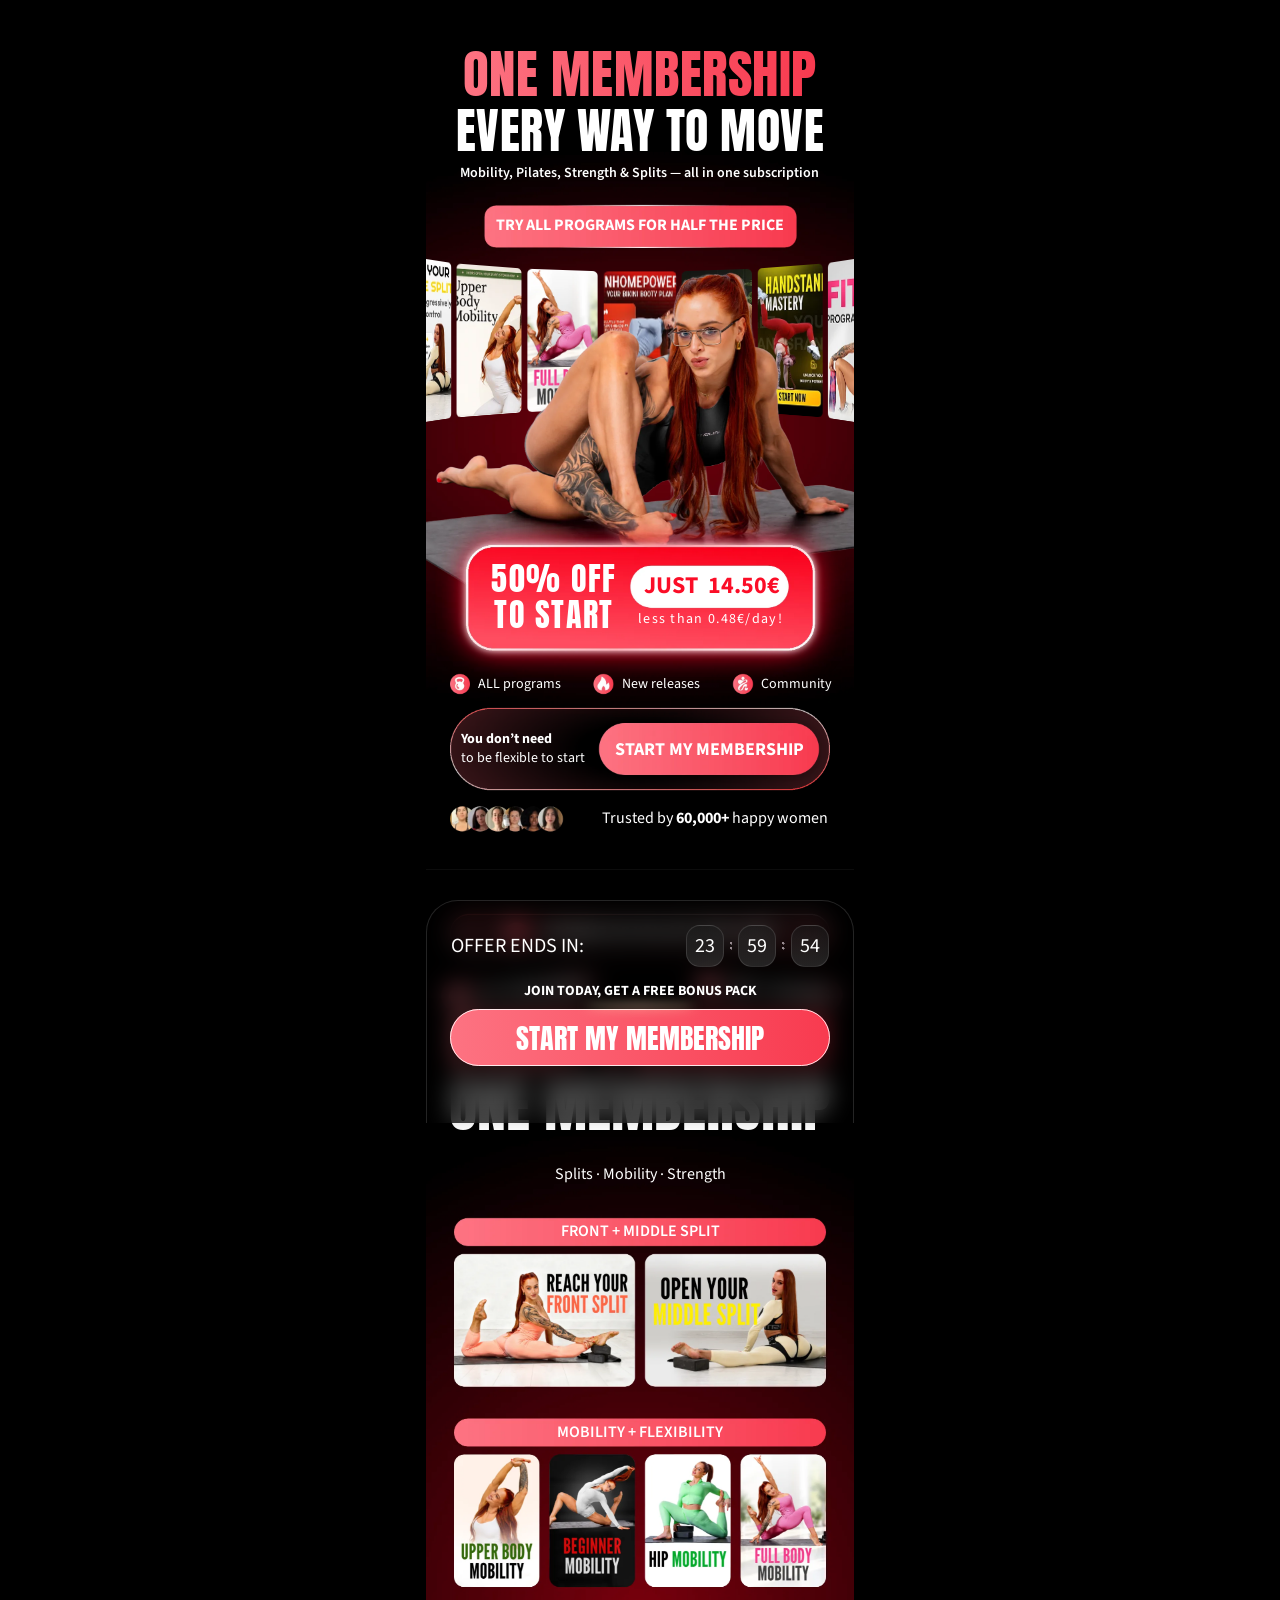
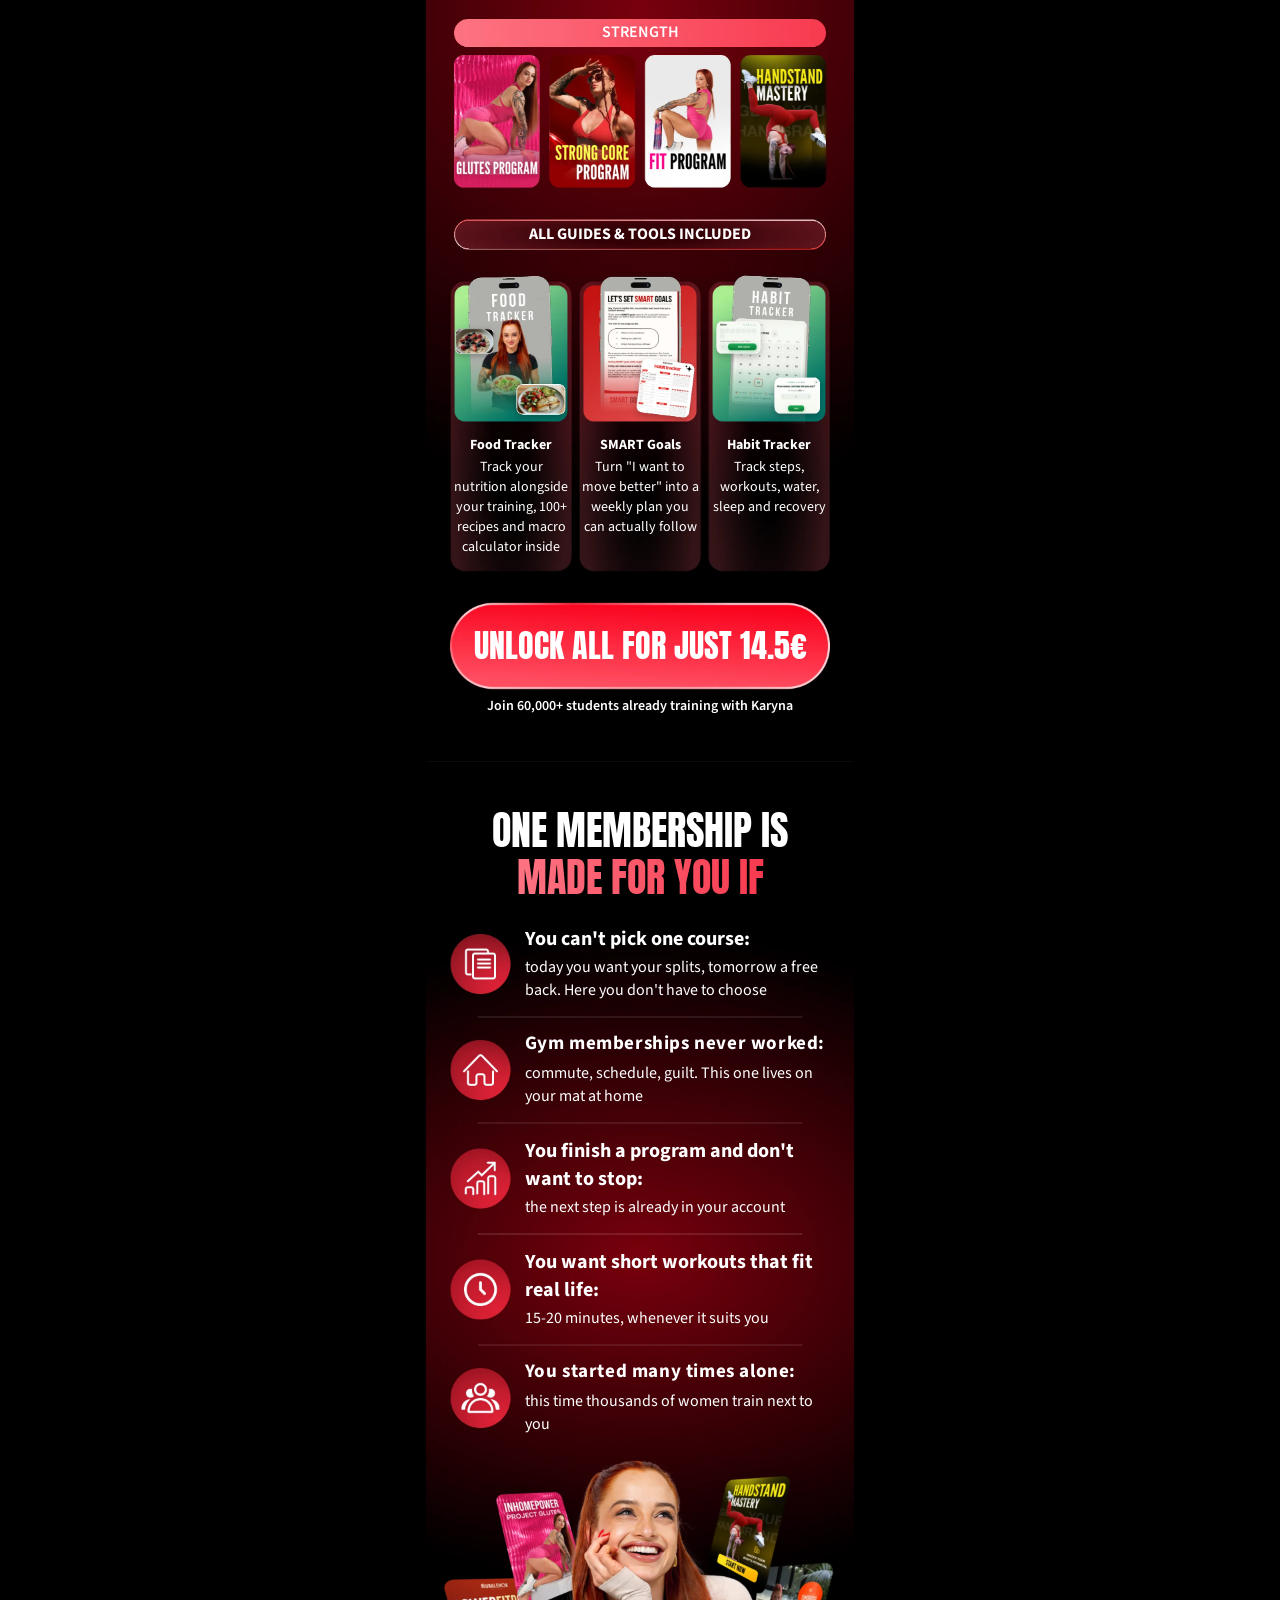
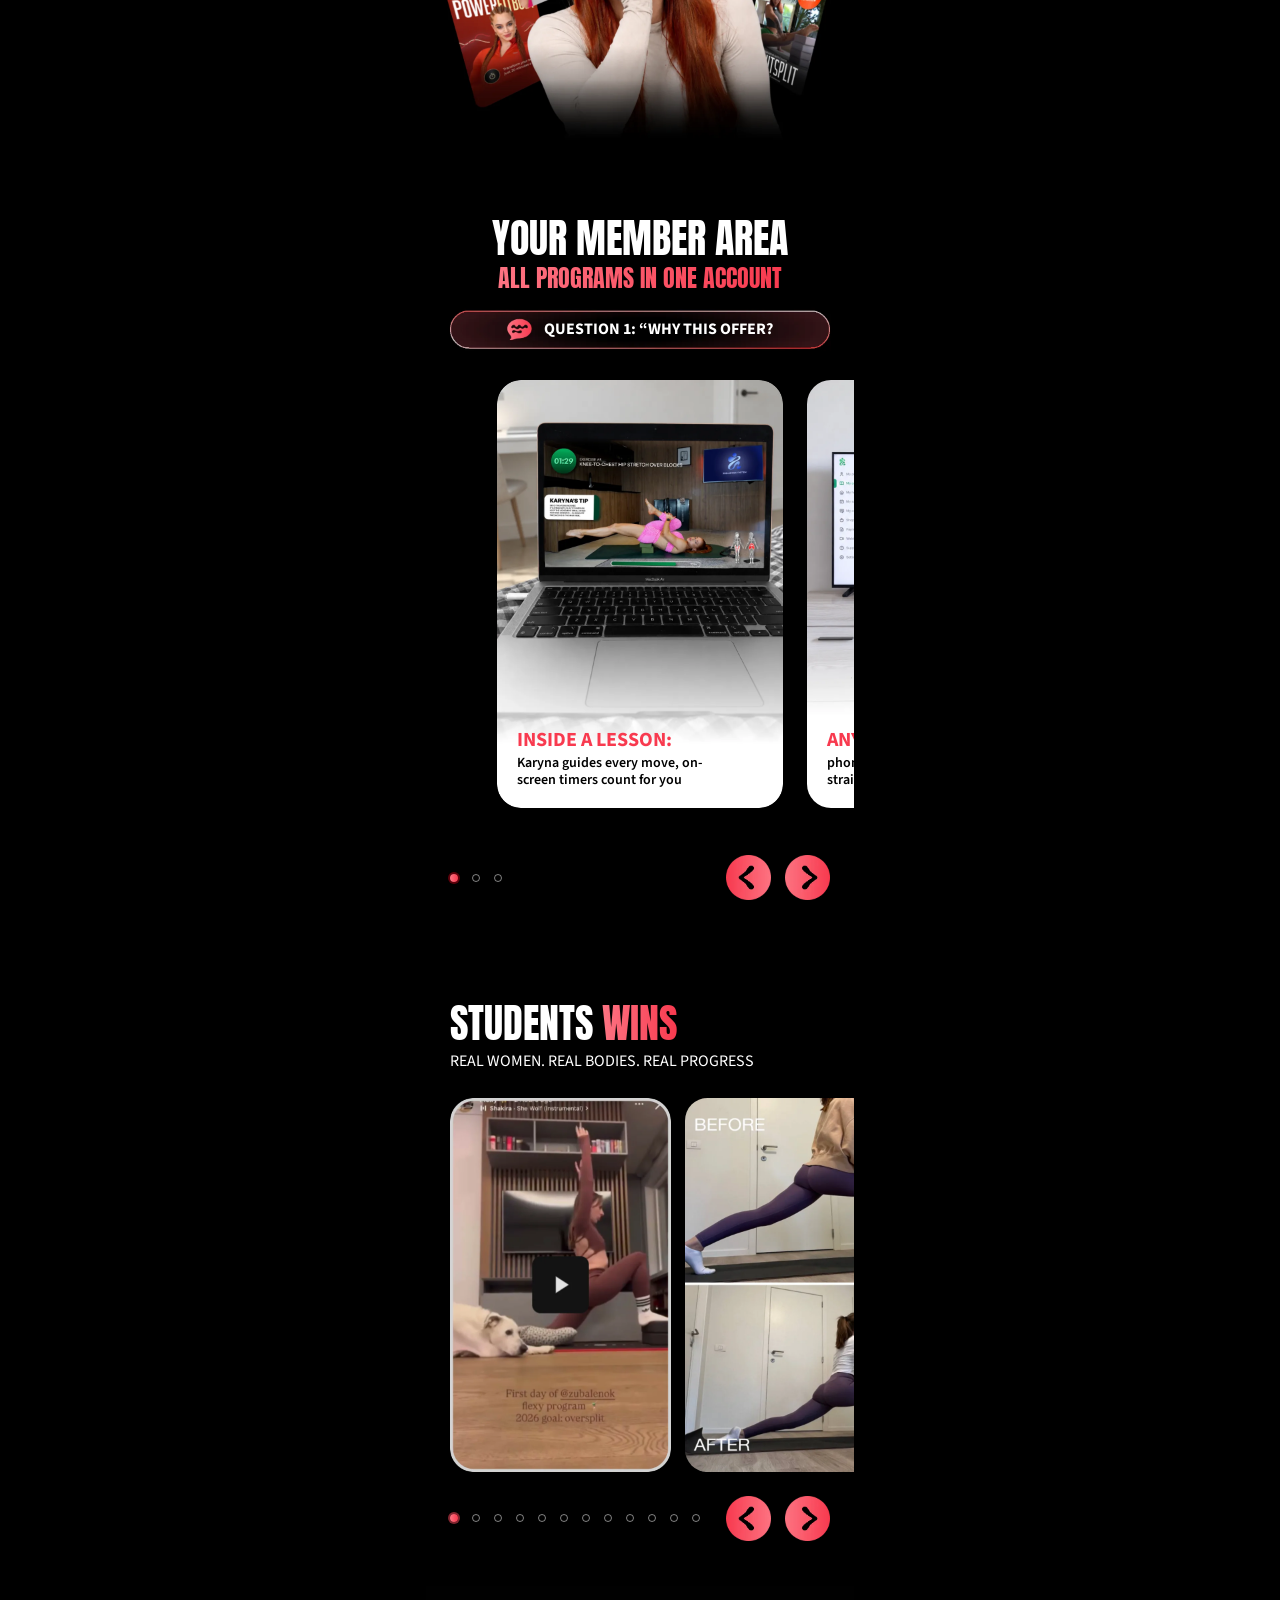
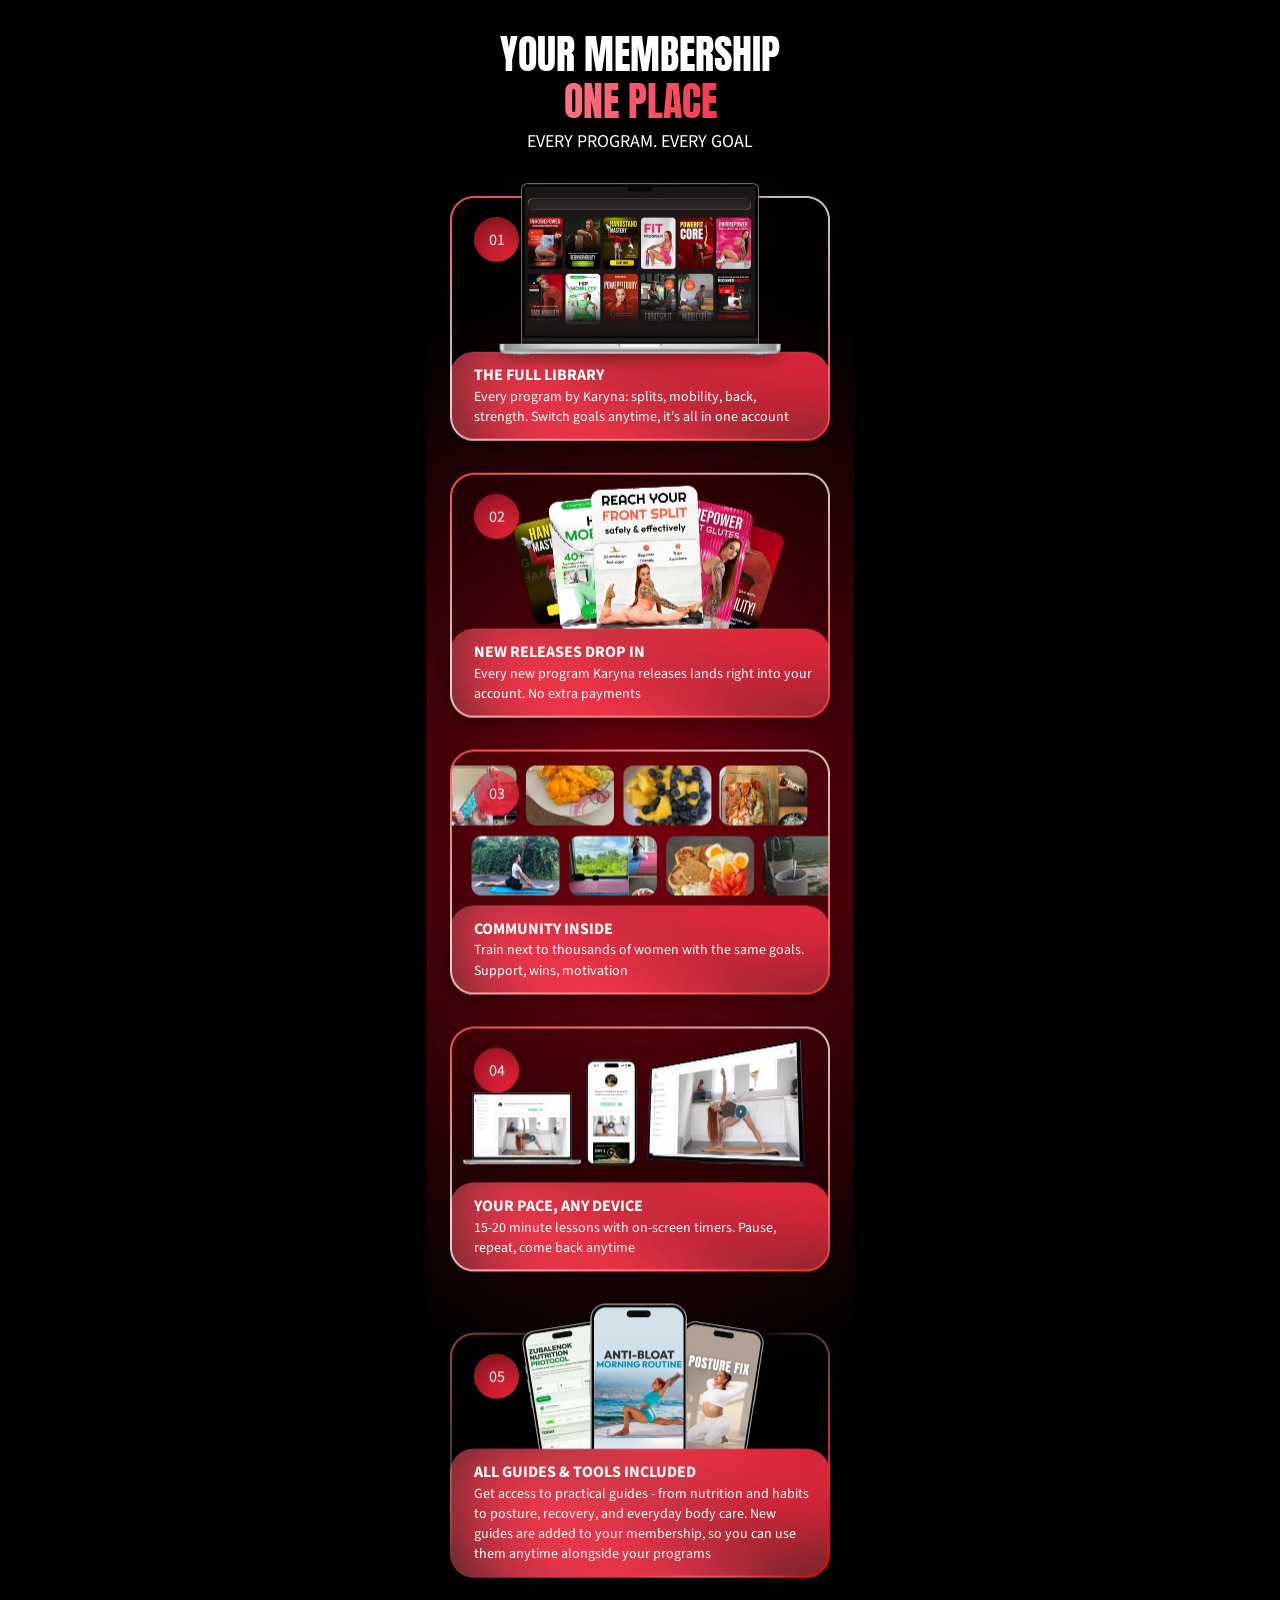
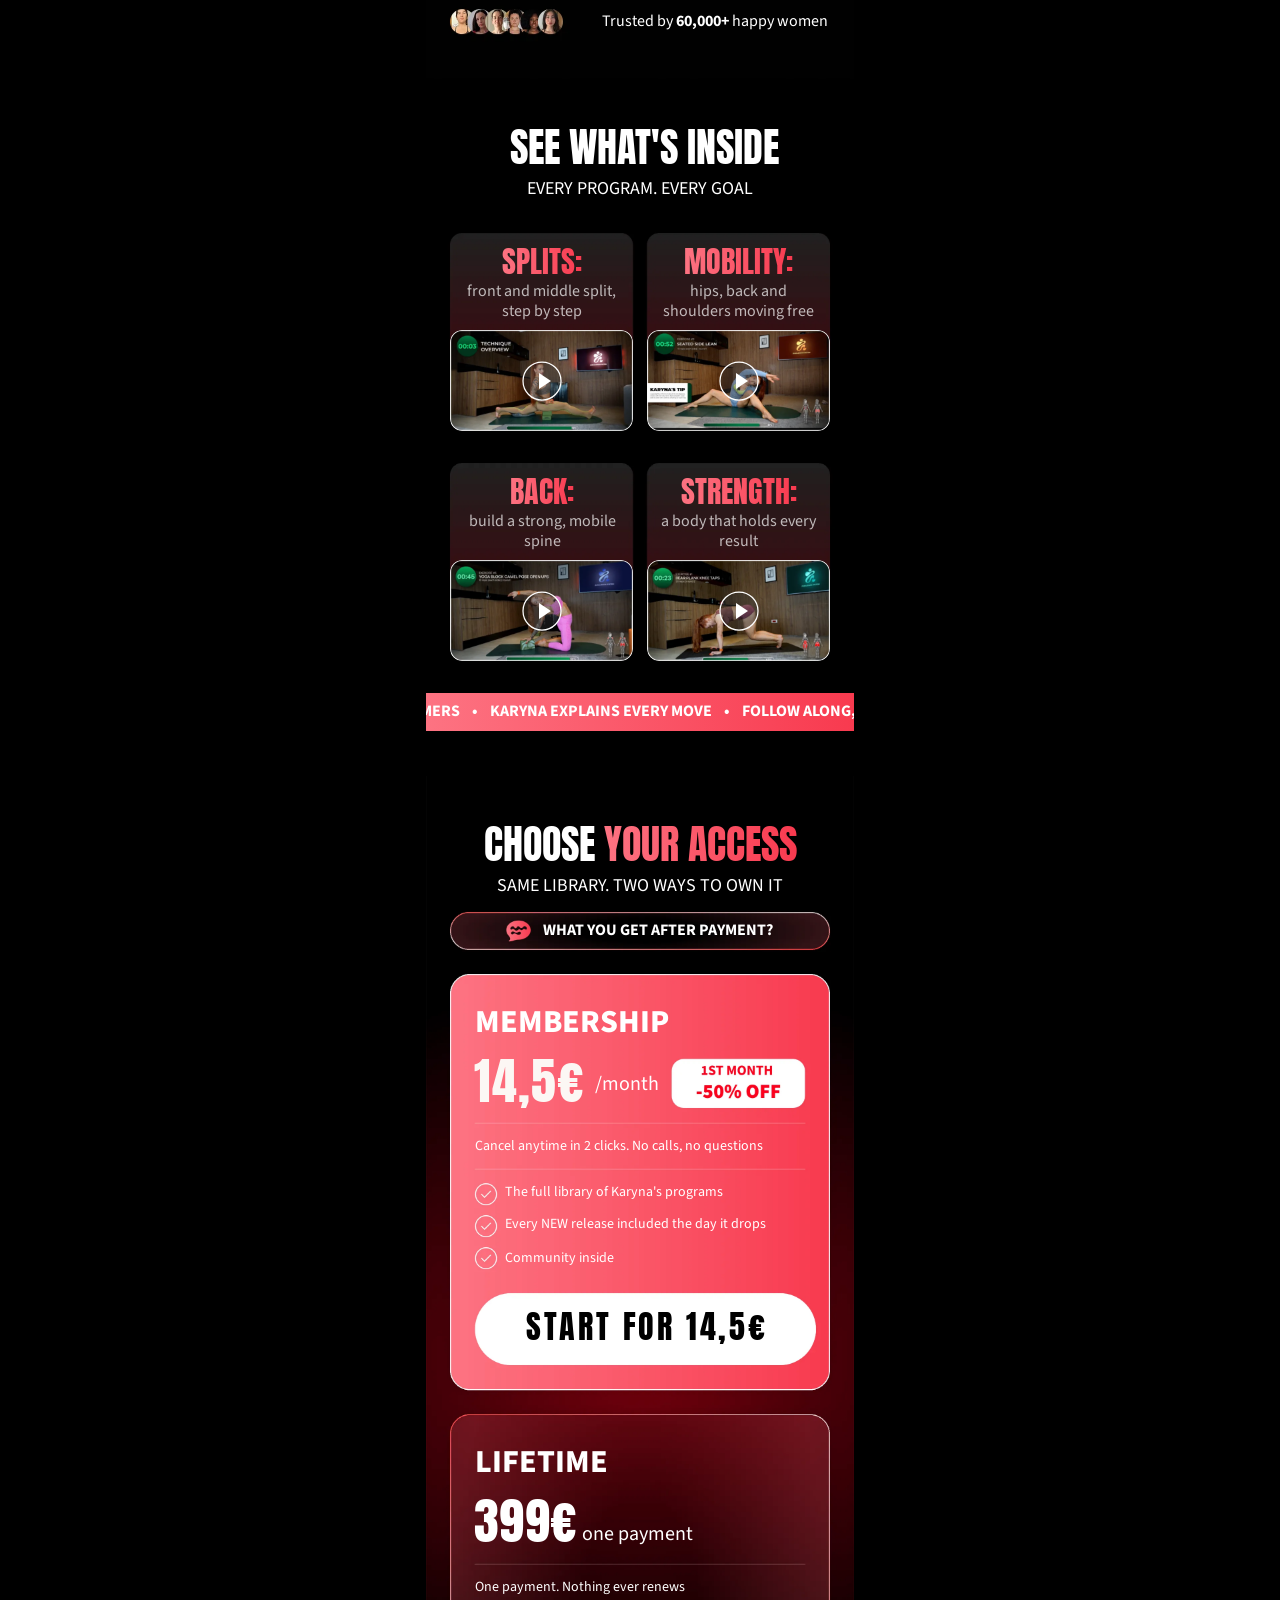
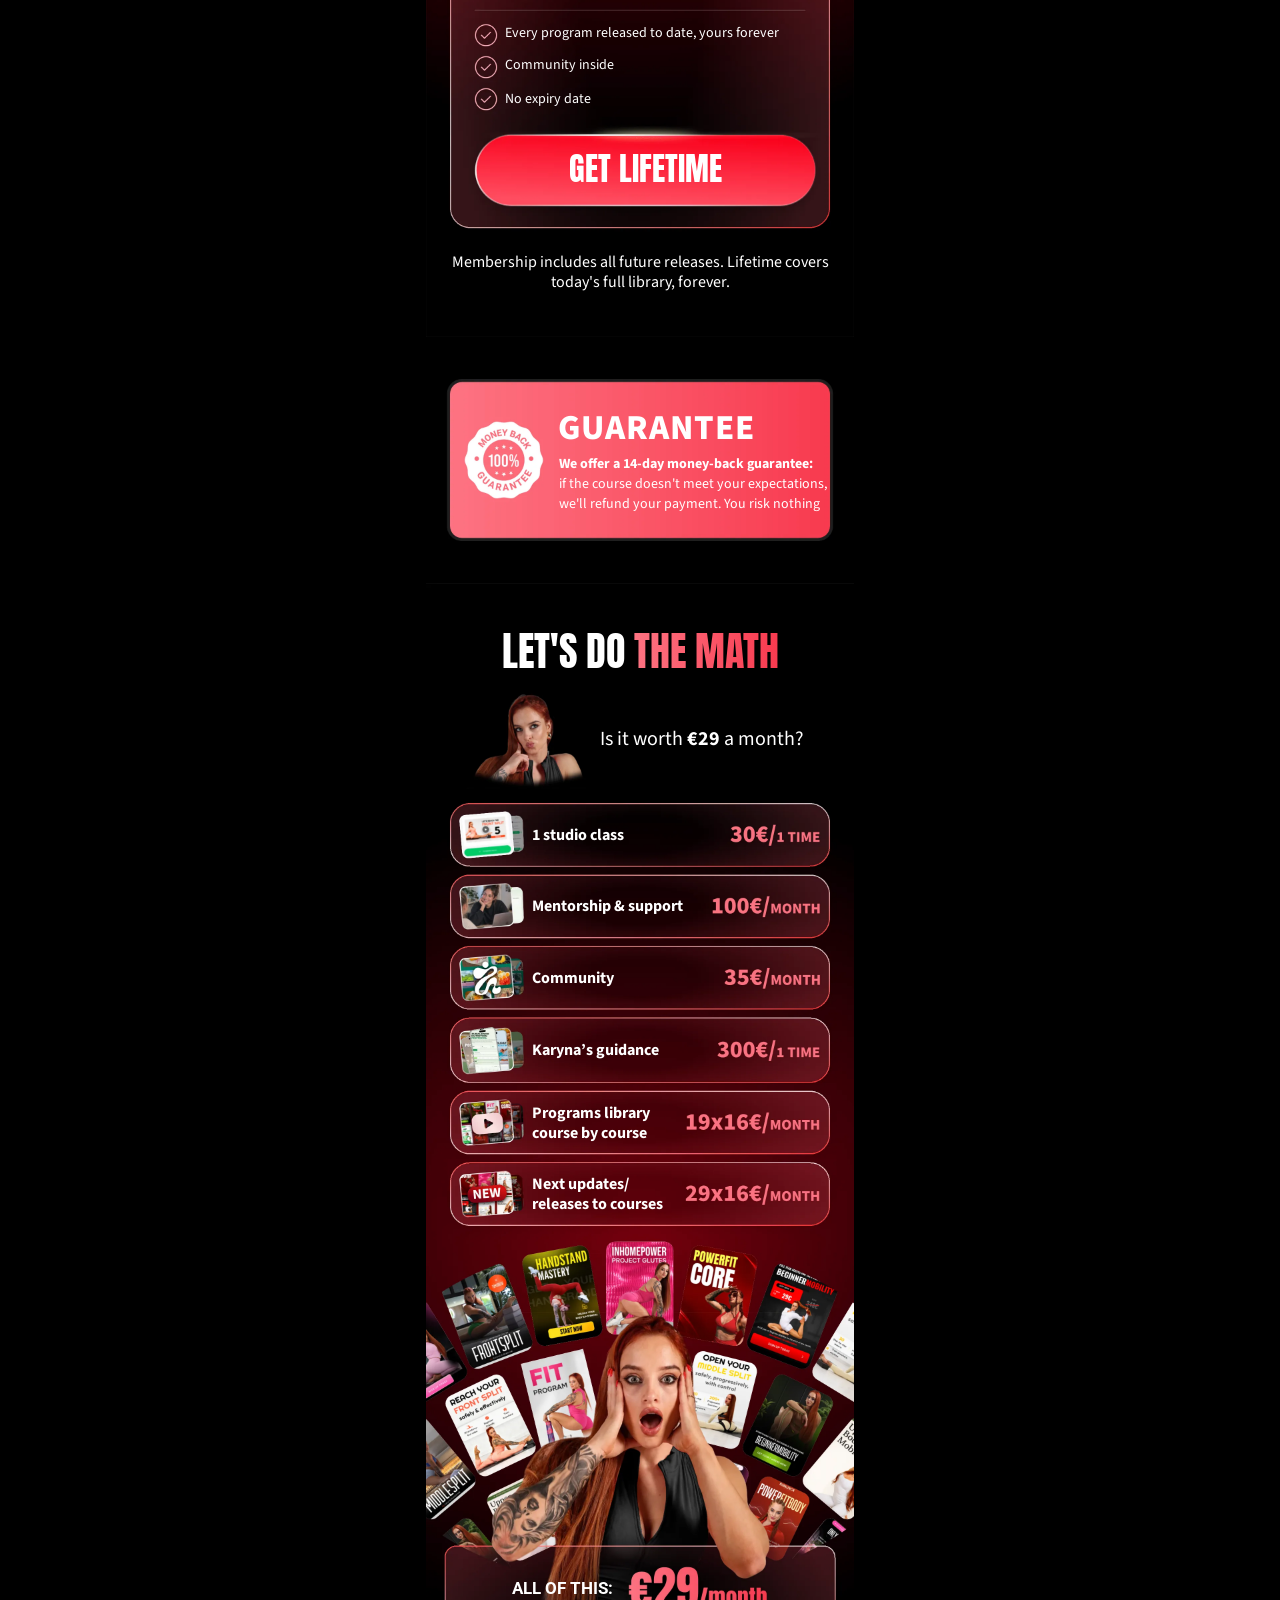
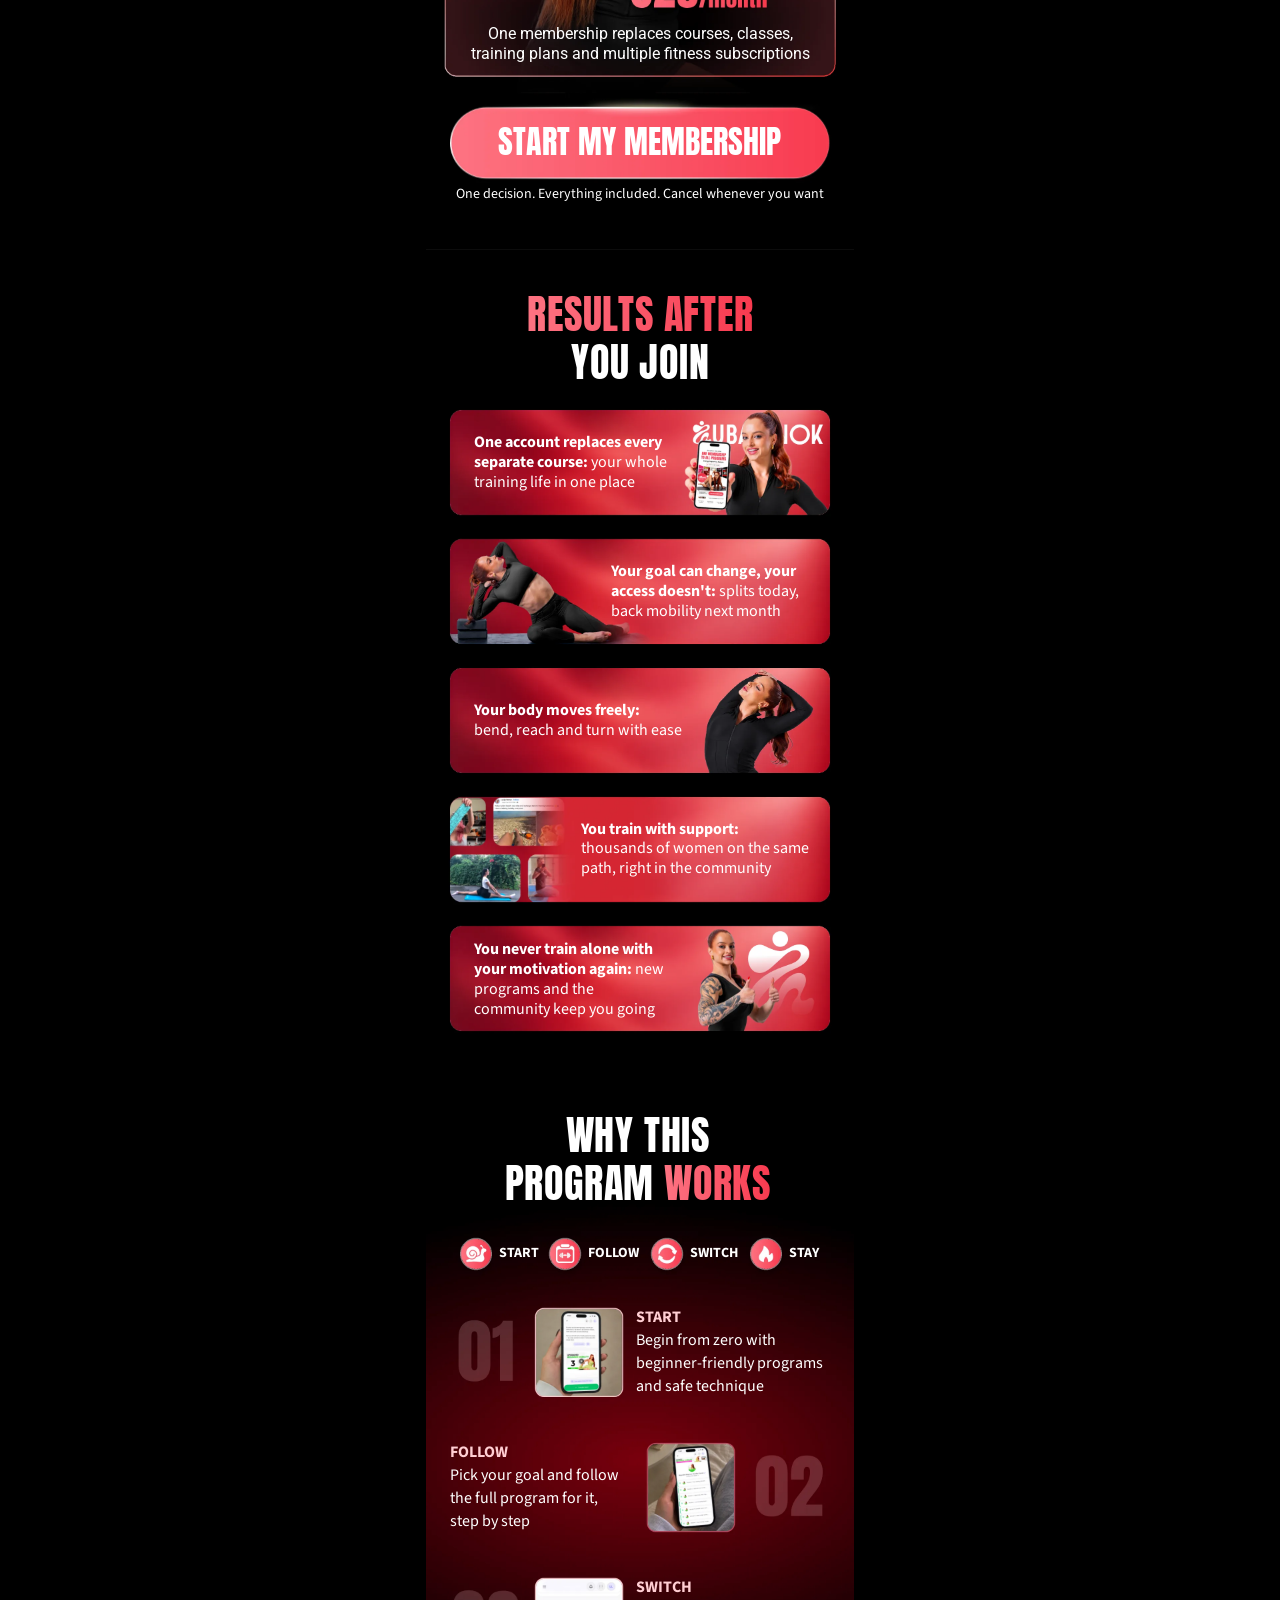
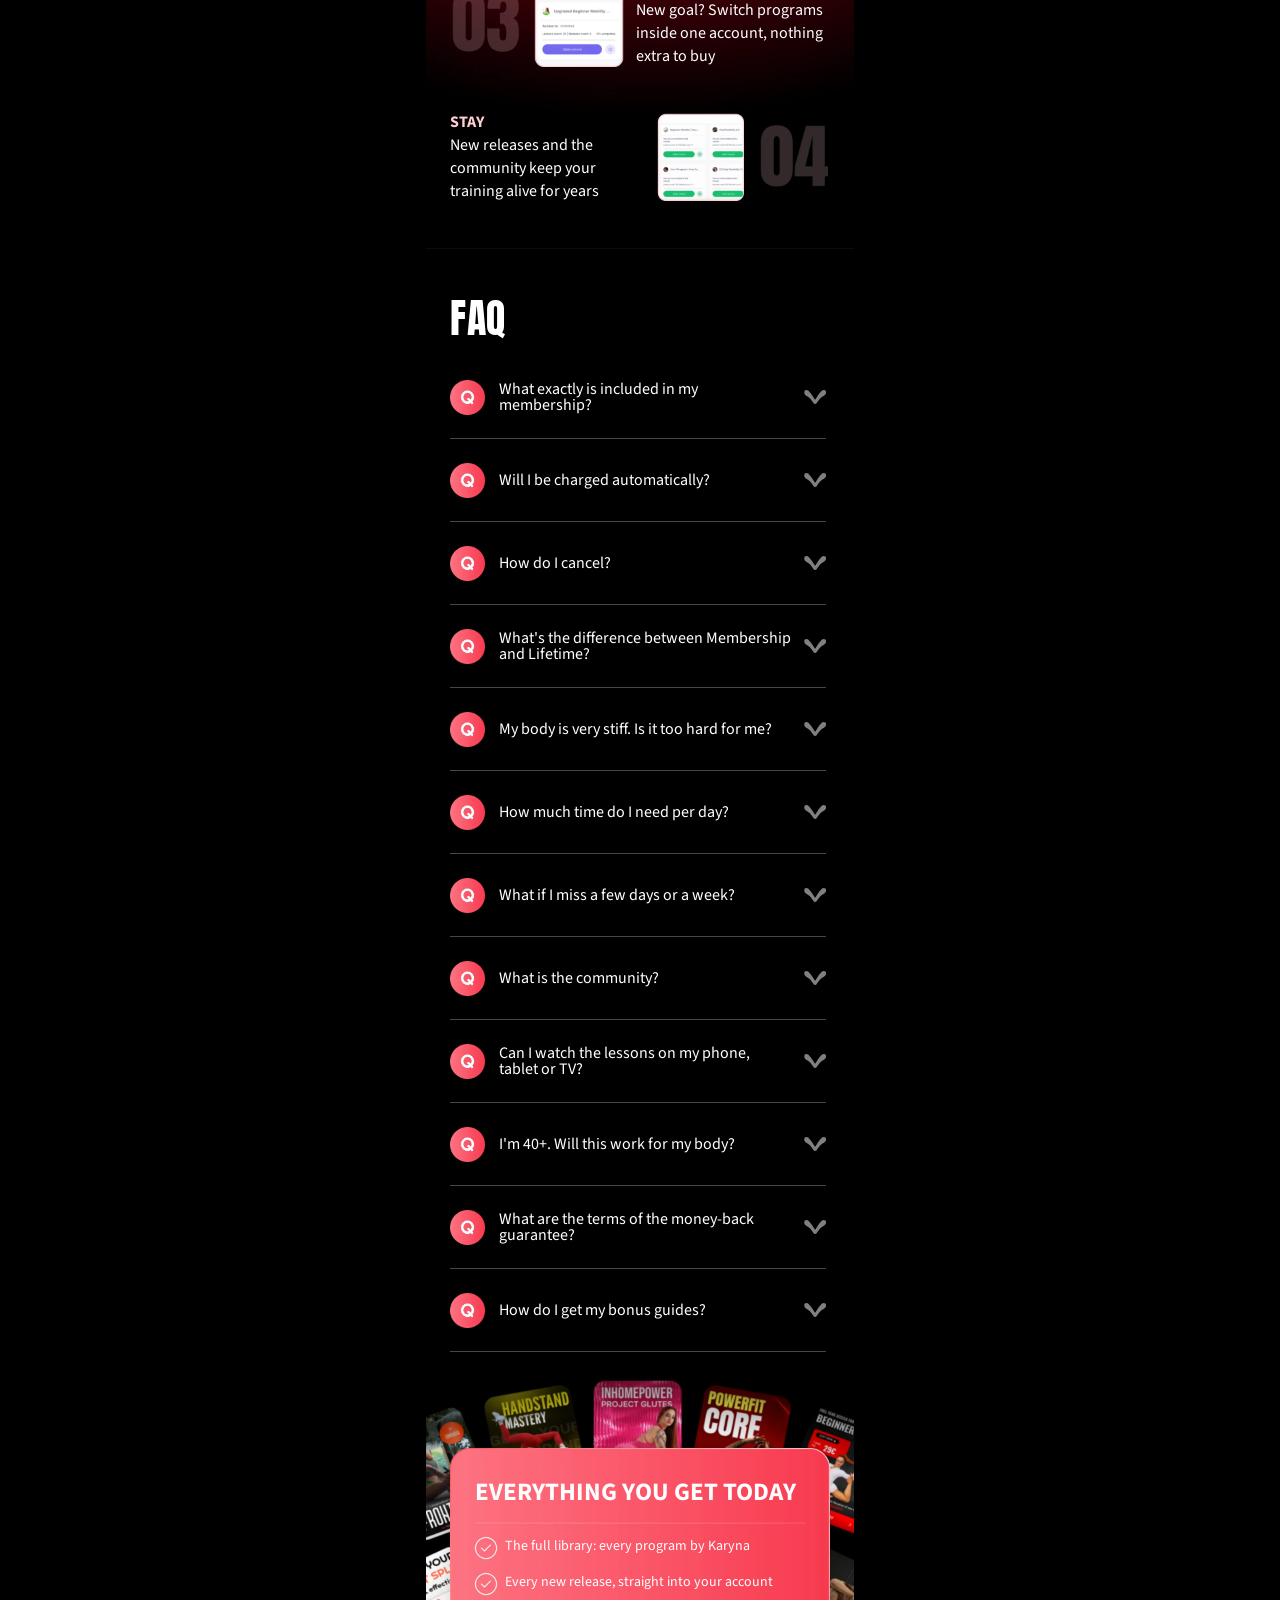
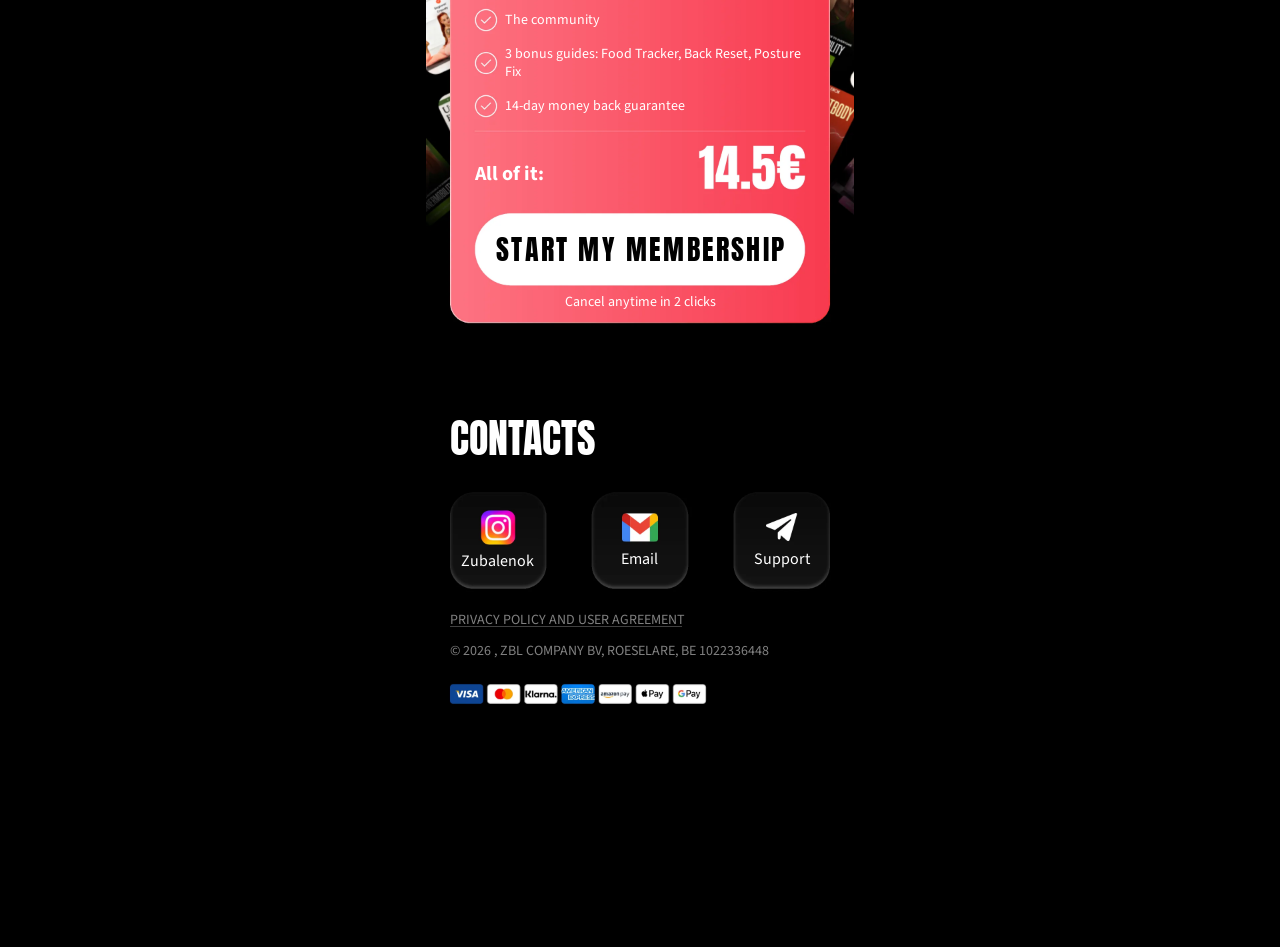
==== commit f55842fe: "fdd" ====
--- a/index.html
+++ b/index.html
@@ -109,7 +109,7 @@
 <p class="t h53_3 tcx" style="left:0;width:42.7rem;top:4.23rem;letter-spacing:0.05rem"><span class="g">ONE MEMBERSHIP</span></p>
 <p class="t h48_3 tc" style="top:10.15rem;letter-spacing:0.05rem">EVERY WAY TO MOVE</p>
 <p class="t p14m tcx" style="left:0;width:42.7rem;top:16.53rem">Mobility, Pilates, Strength &amp; Splits — all in one subscription</p>
-<a class="hit check-click" href="https://zubalenok.online/shop/item/13510" data-pay="v1" style="left:4rem;top:54.5rem;width:34.89rem;height:10.56rem"><p class="t h32 tcx" style="left:0;width:17.59rem;top:1.57rem;letter-spacing:0.13rem;line-height:3.6rem">50% OFF<br>TO START</p><p class="t p24b c-scarlet tcx" style="left:14.28rem;width:20.61rem;top:2.73rem">JUST  <span data-pay-price="v1">14.99€</span></p><p class="t p14 tcx" style="left:14rem;width:20.89rem;top:6.63rem;letter-spacing:0.13rem">less than 0.48€/day!</p></a>
+<a class="hit check-click" href="https://zubalenok.online/shop/item/13510" data-pay="v1" style="left:4rem;top:54.5rem;width:34.89rem;height:10.56rem"><p class="t h32 tcx" style="left:0;width:17.59rem;top:1.57rem;letter-spacing:0.13rem;line-height:3.6rem">50% OFF<br>TO START</p><p class="t p24b c-scarlet tcx" style="left:14.28rem;width:20.61rem;top:2.73rem">JUST  <span data-pay-price="v1">14.50€</span></p><p class="t p14 tcx" style="left:14rem;width:20.89rem;top:6.63rem;letter-spacing:0.13rem">less than 0.48€/day!</p></a>
 <p class="t p14" style="left:5.2rem;top:67.58rem">ALL programs</p>
 <p class="t p14" style="left:19.55rem;top:67.58rem">New releases</p>
 <p class="t p14" style="left:33.5rem;top:67.61rem">Community</p>
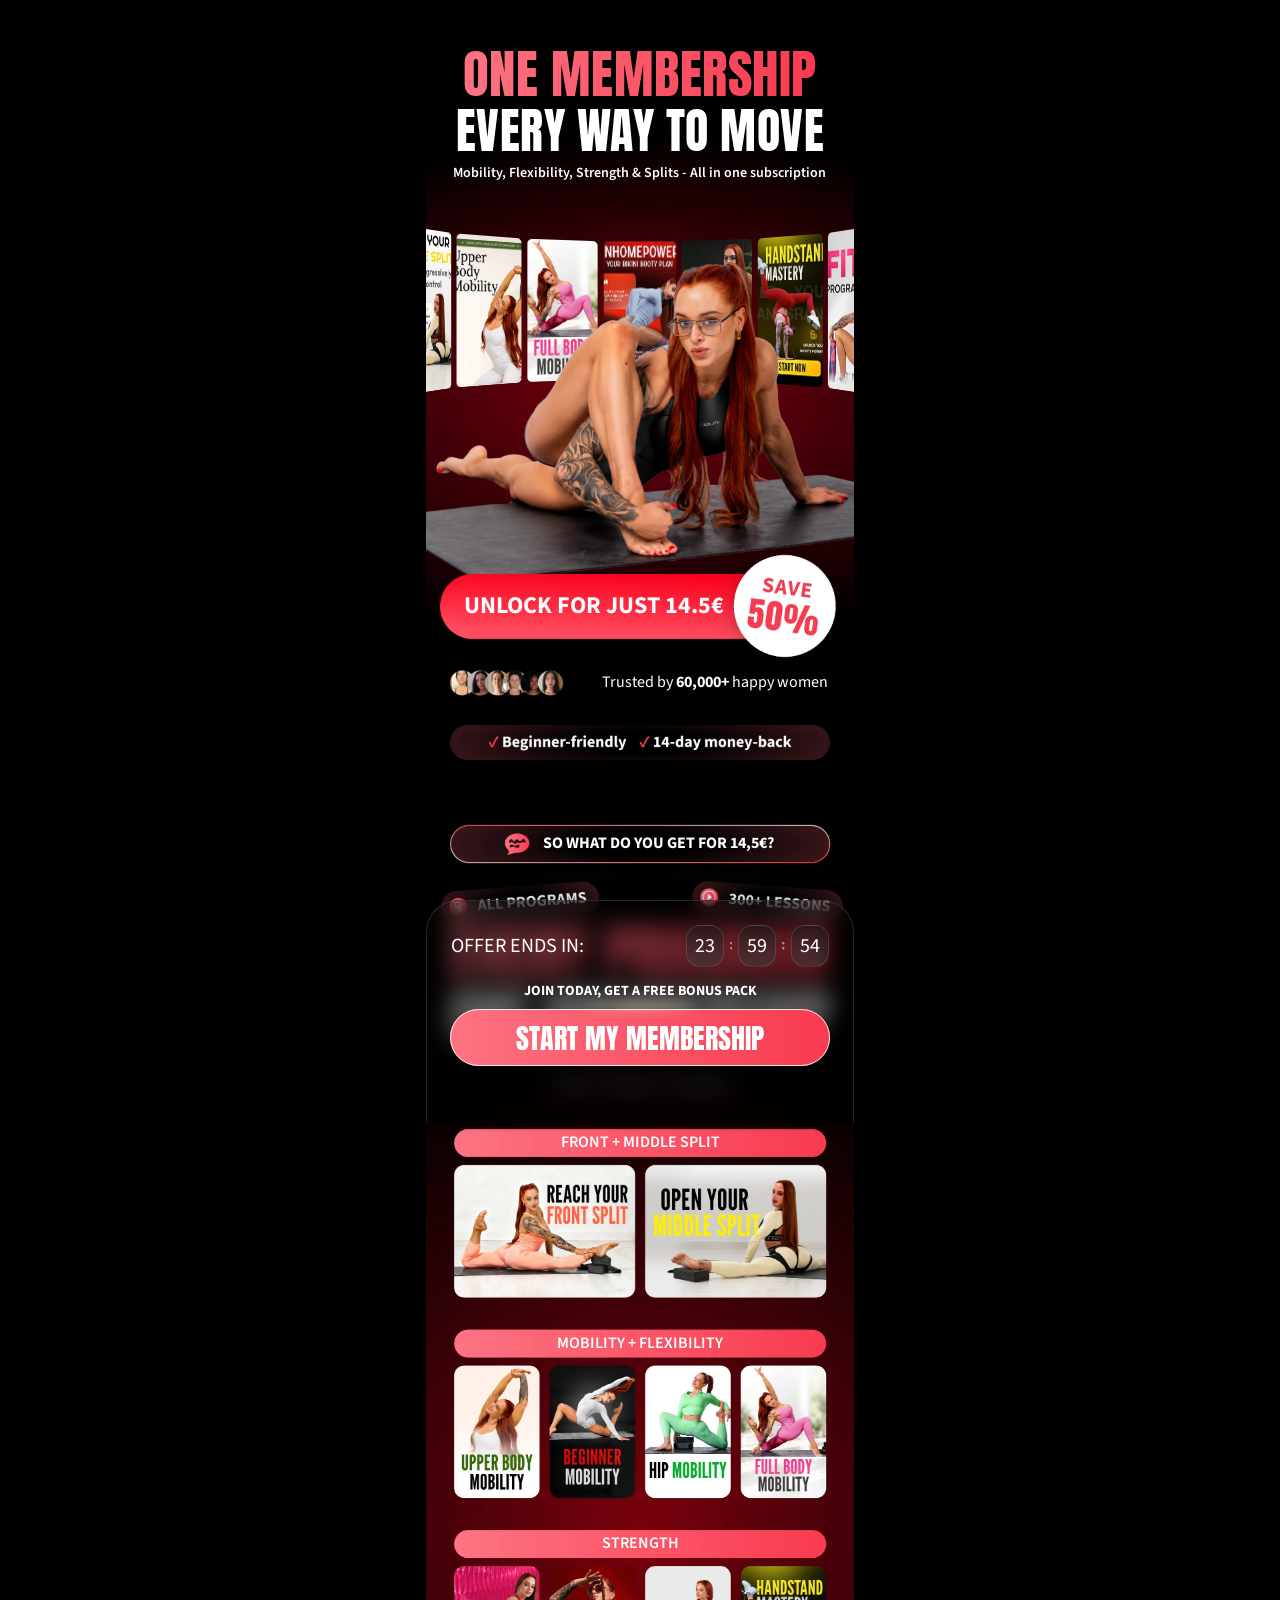
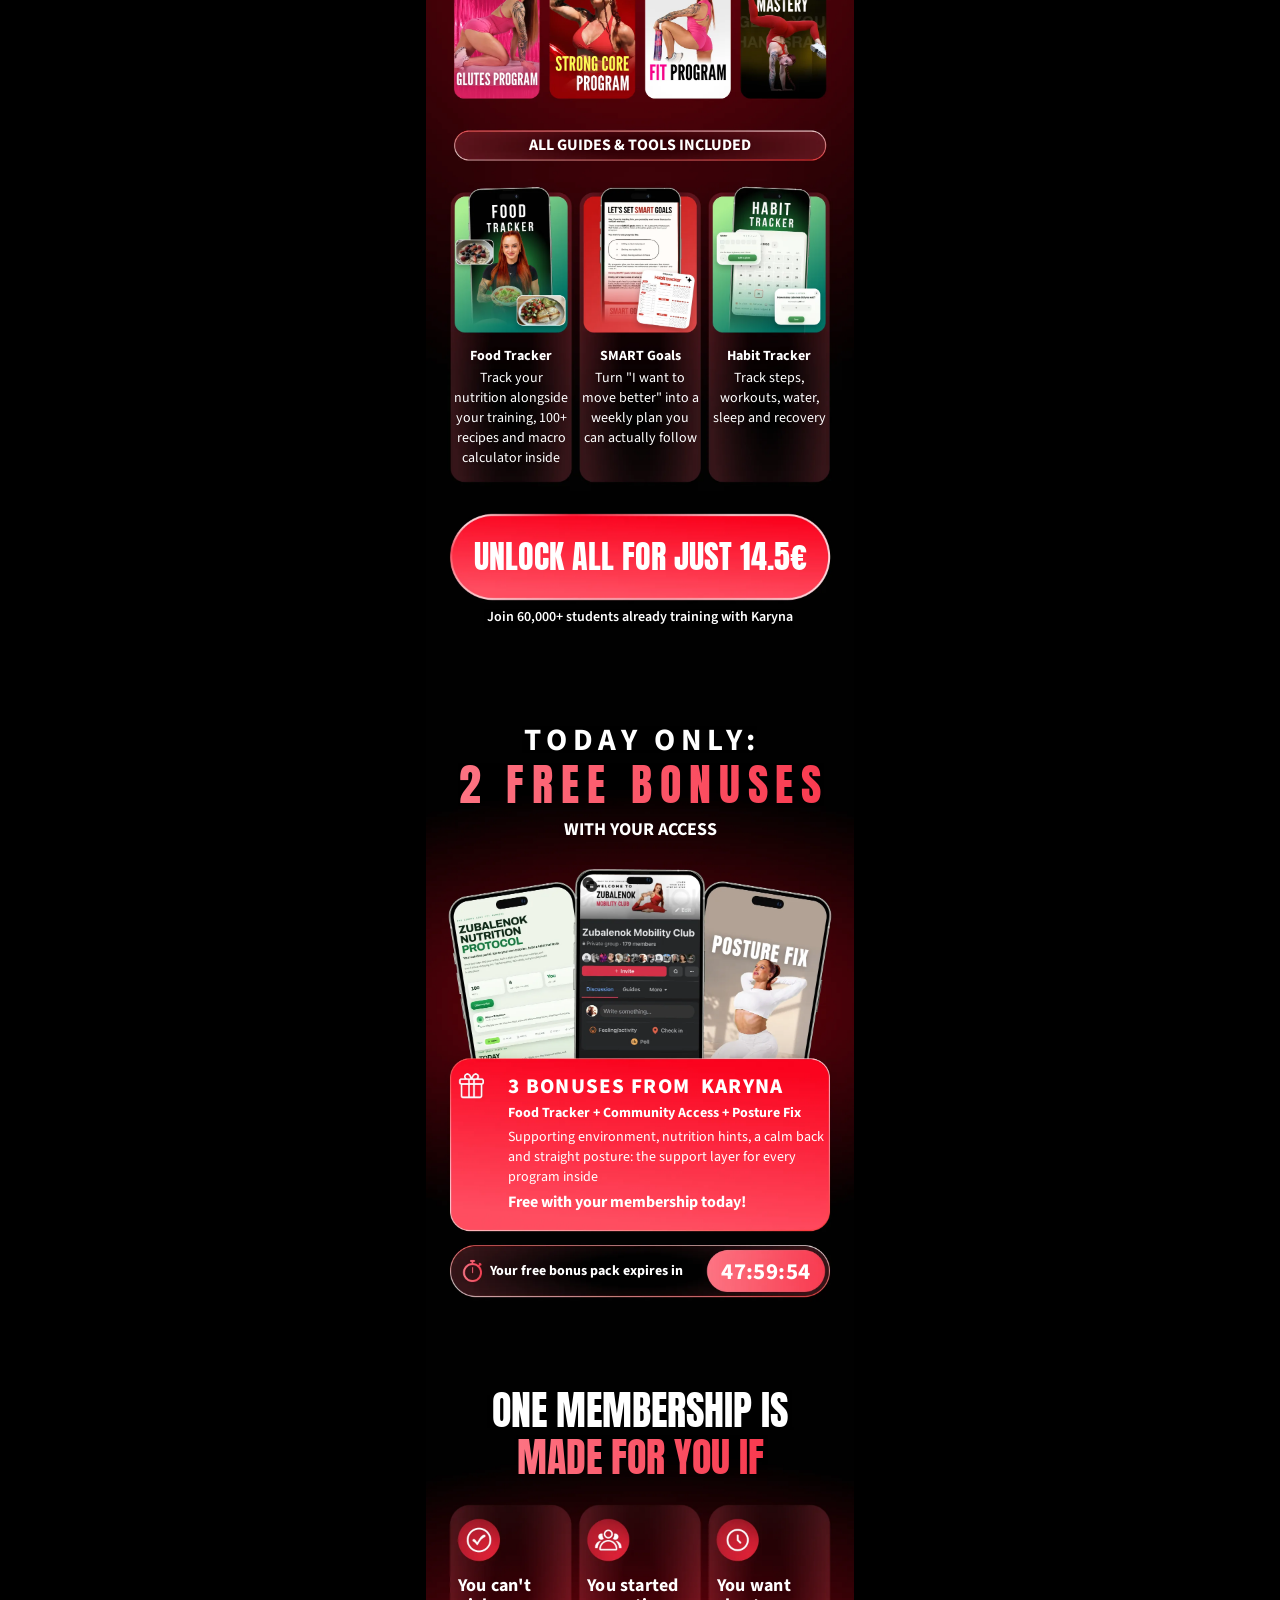
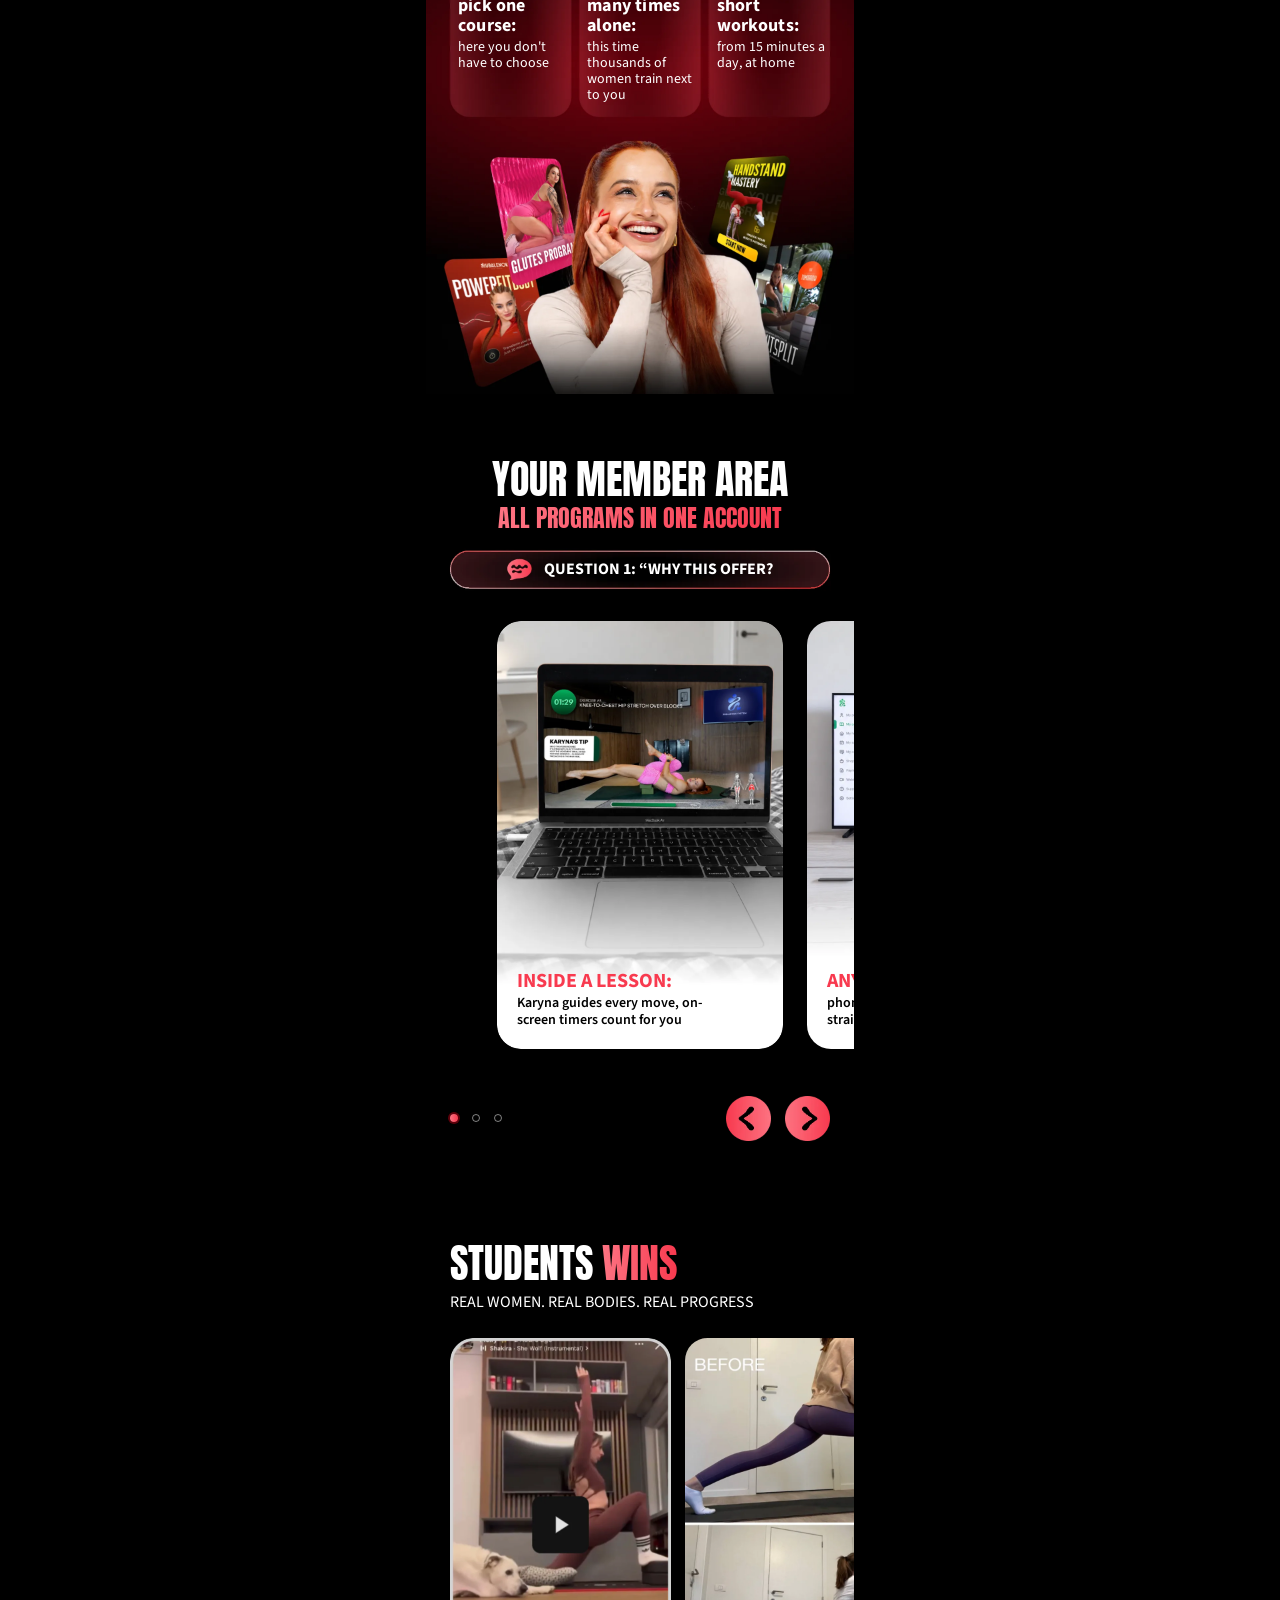
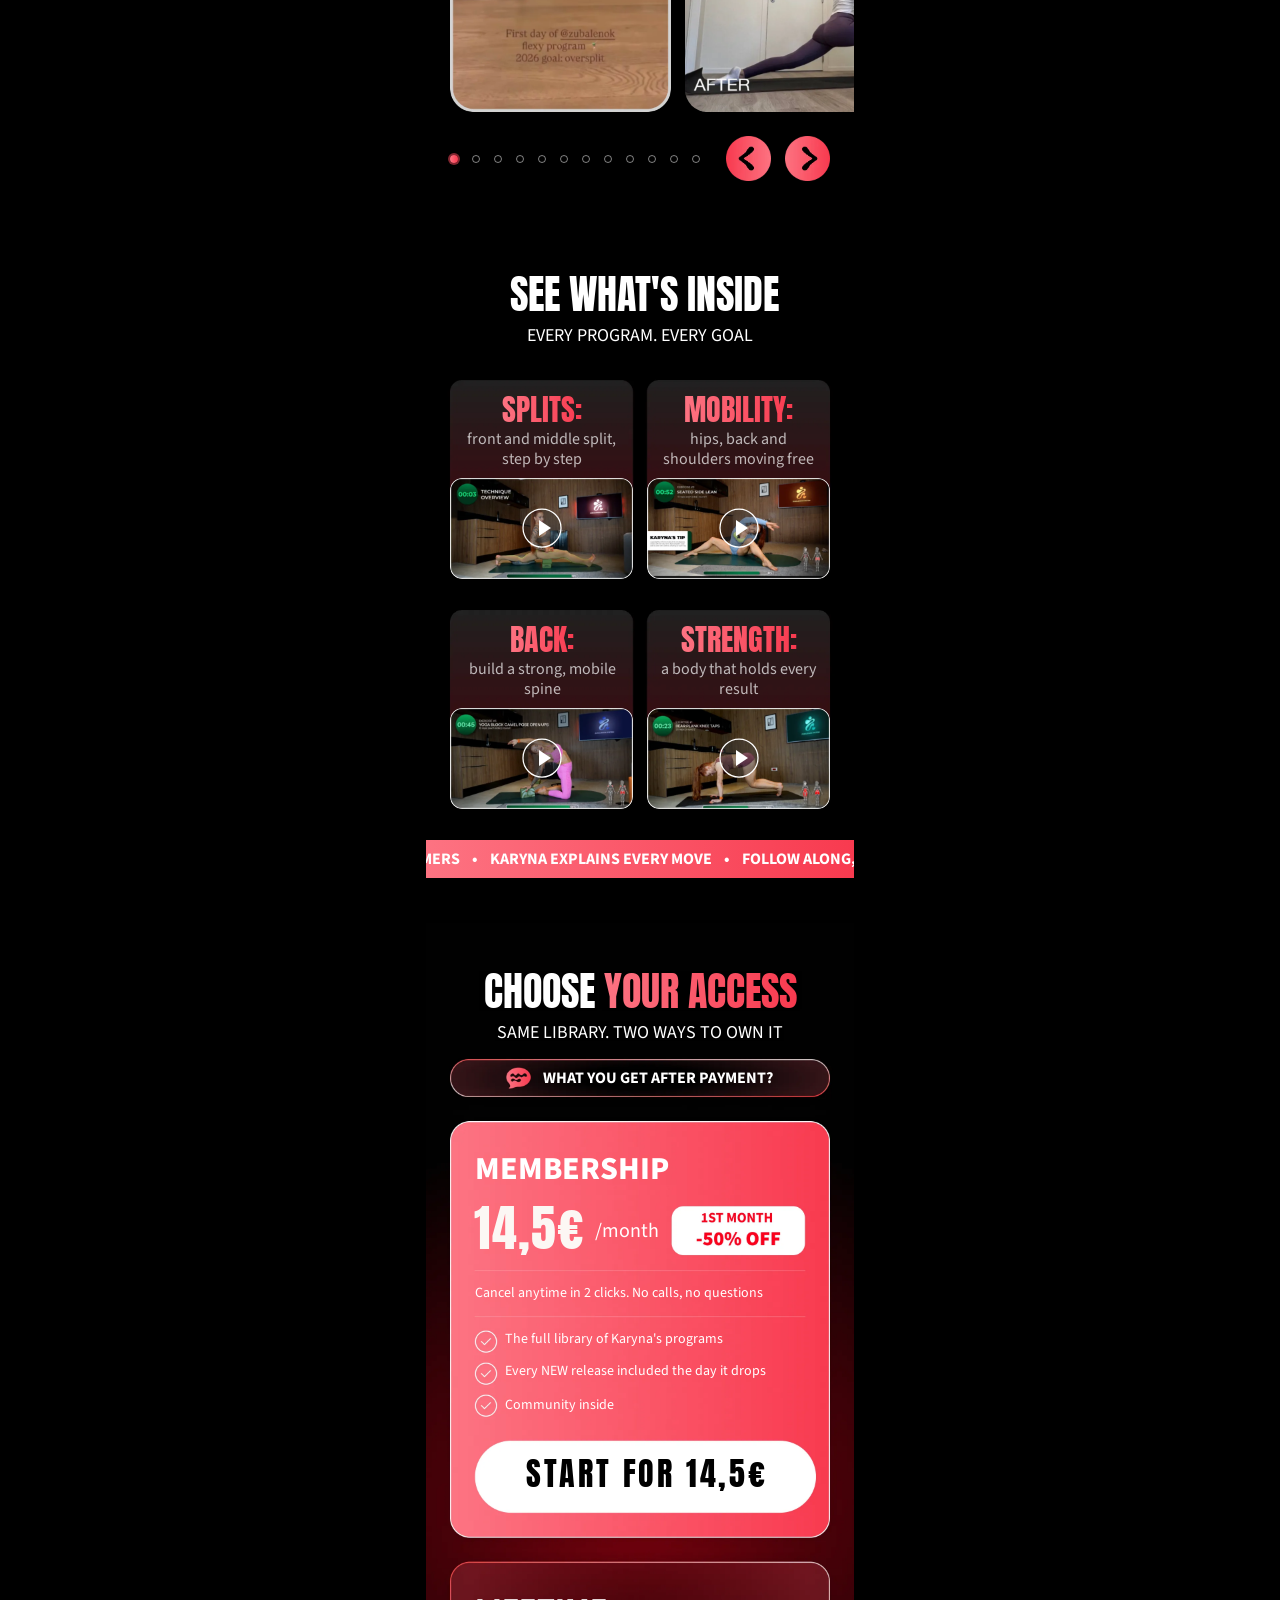
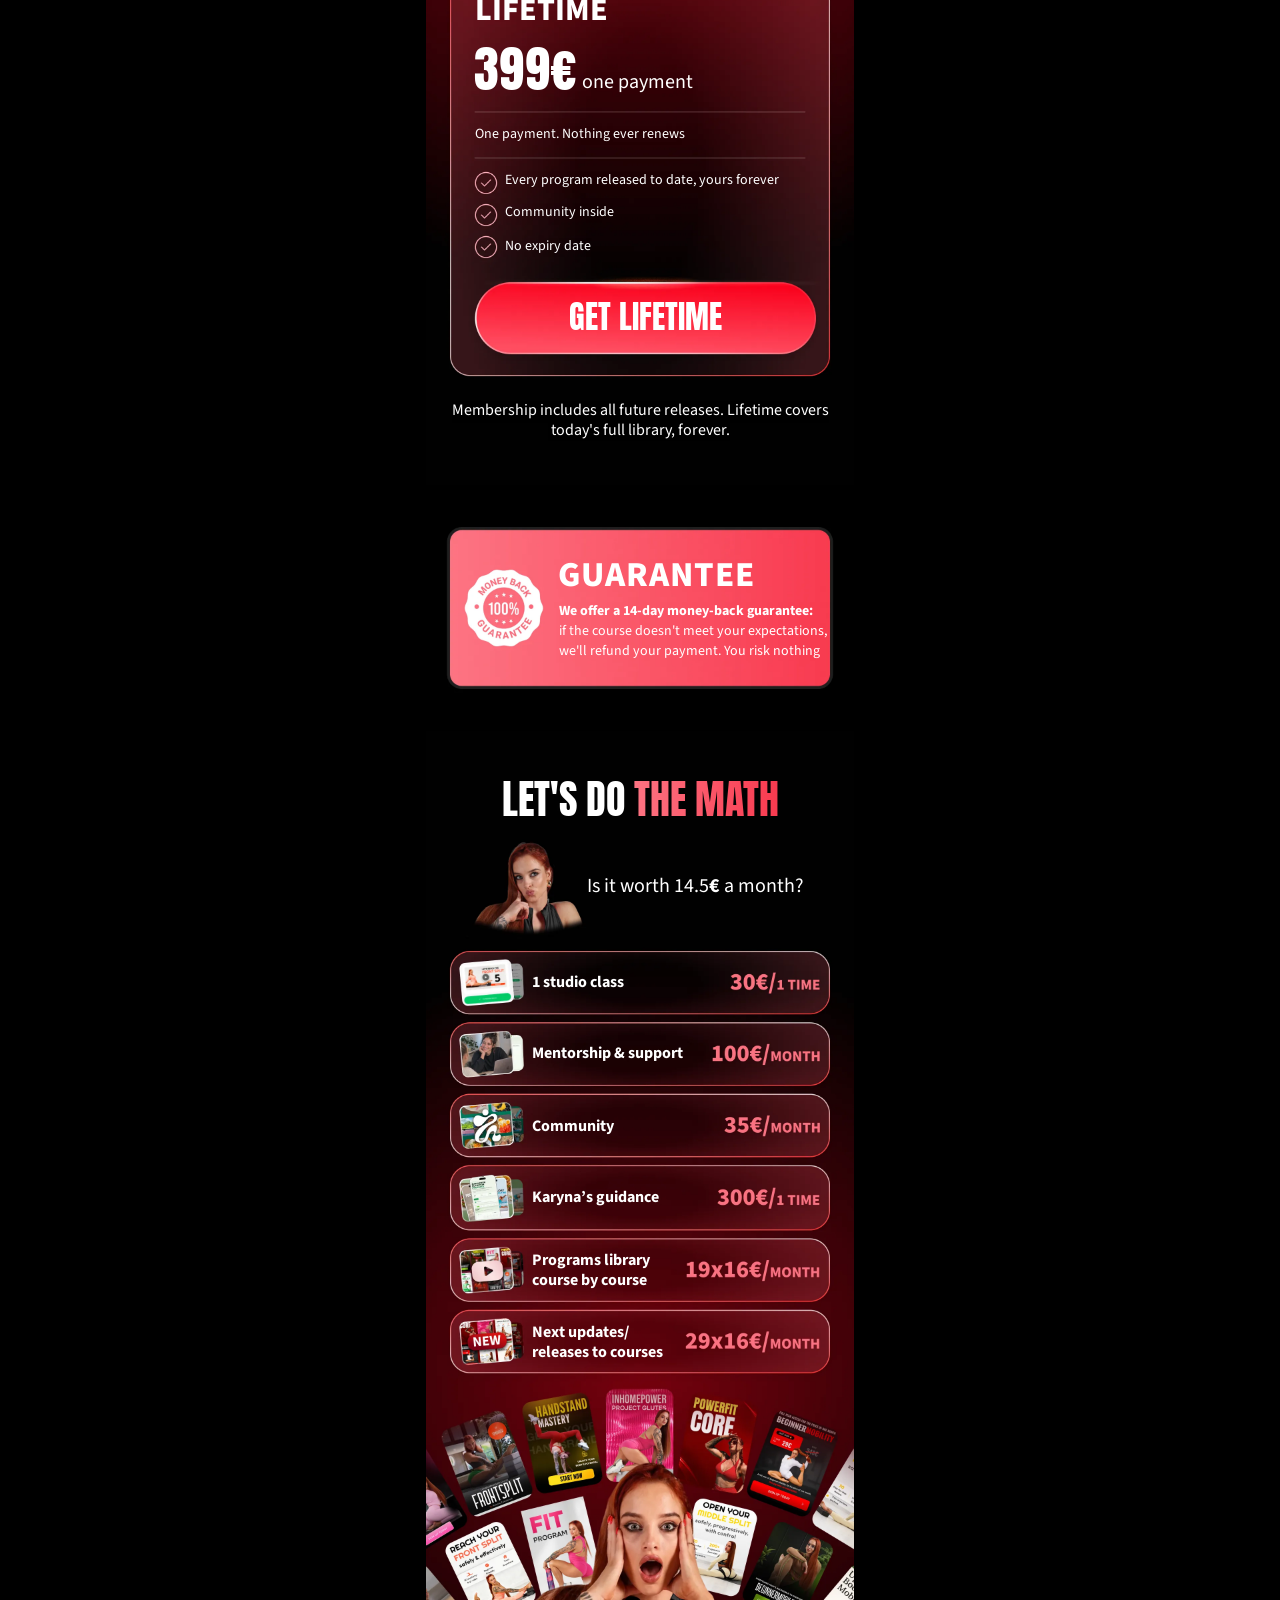
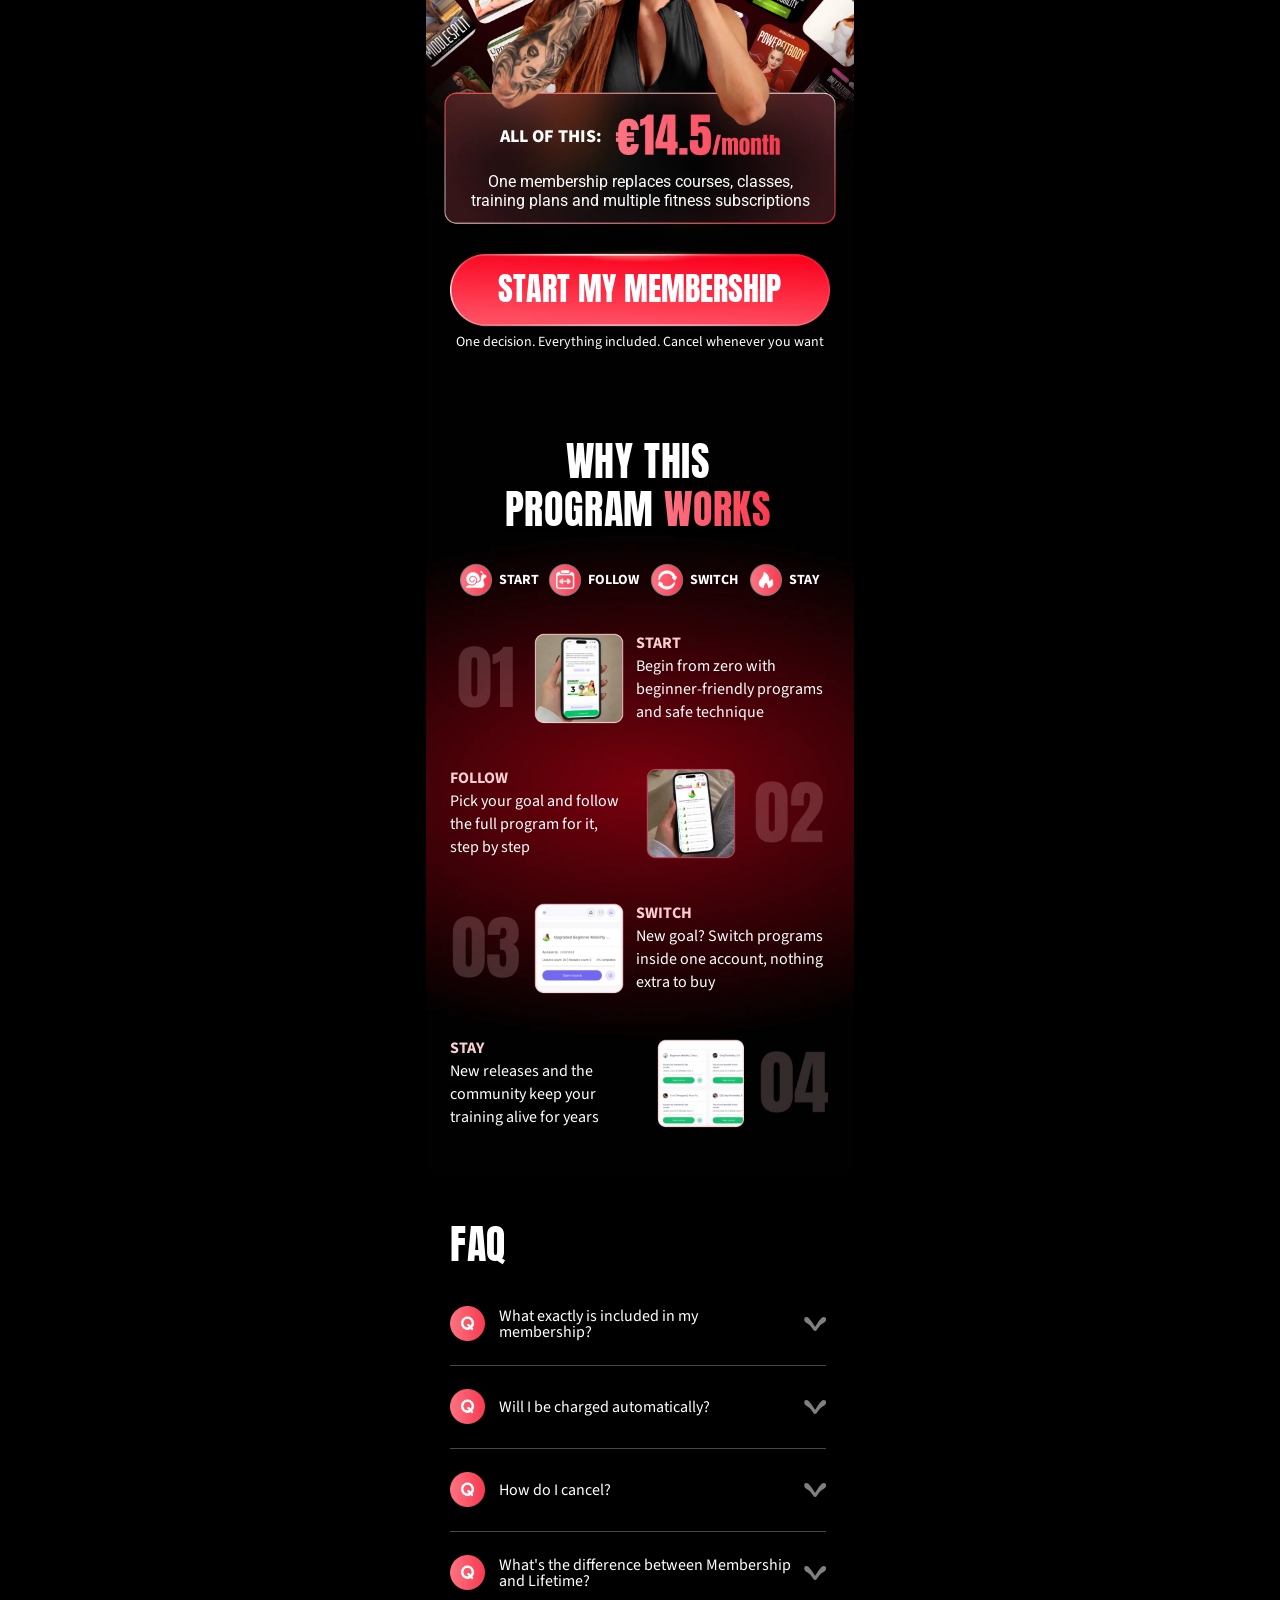
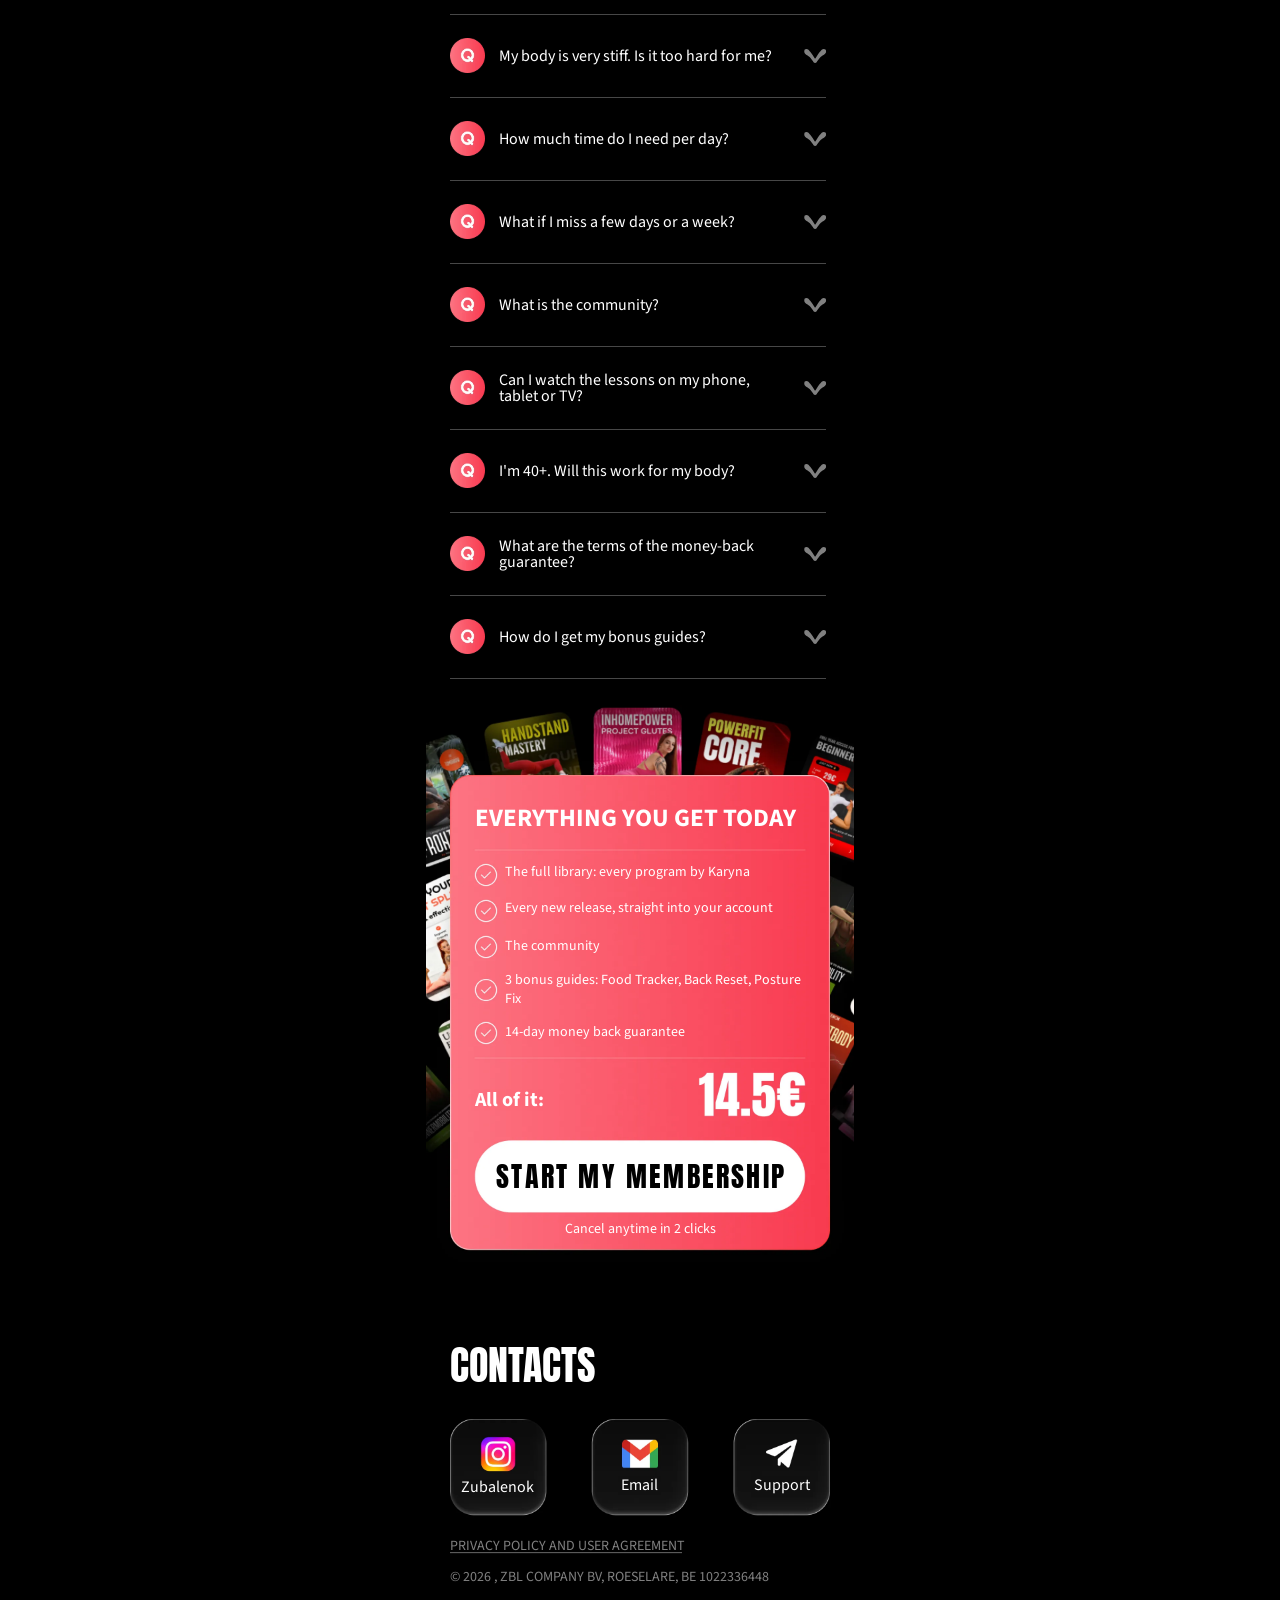
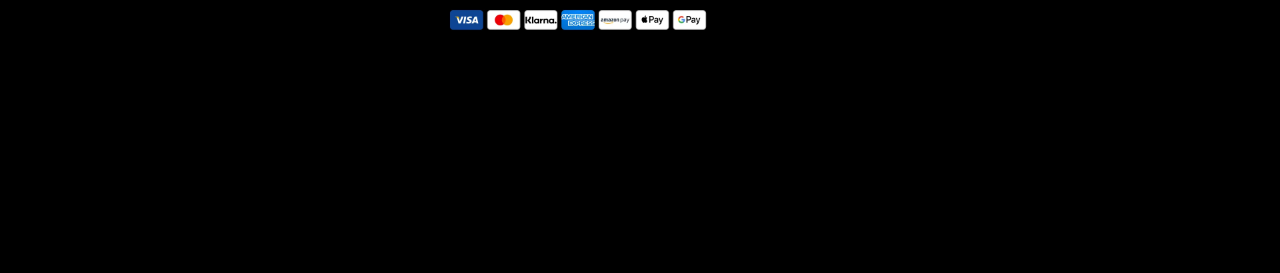
==== commit 691b1e81: "fdd" ====
--- a/index.html
+++ b/index.html
@@ -81,9 +81,8 @@
 <body>
 <div class="page">
 
-<section class="sec sec-hero" style="height:86.9rem">
-<img class="art" src="img/hero-bg.webp" width="428" height="869" alt="" fetchpriority="high">
-<a class="hit check-click" href="https://zubalenok.online/shop/item/13510" data-pay="v1" style="left:5.85rem;top:20.55rem;width:31.2rem;height:4.2rem"><p class="t p16b tcx" style="left:0;width:31.15rem;top:1.09rem">TRY ALL PROGRAMS FOR HALF THE PRICE</p></a>
+<section class="sec sec-hero" style="height:78rem">
+<img class="art" src="img/hero-bg.webp" width="428" height="780" alt="" fetchpriority="high">
 <div class="hero-carousel-wrap">
     <div class="hero-carousel">
       <div class="hero-card" style="--i:0;background-image:url('img/cards/card1.webp')"></div>
@@ -105,17 +104,12 @@
     </div>
   </div>
 <img class="hero-glow" src="img/hero-glow.webp" alt="">
-<img class="art" src="img/hero-front.webp" width="428" height="869" alt="Karyna Zubalenok" fetchpriority="high">
+<img class="art" src="img/hero-front.webp" width="428" height="780" alt="Karyna Zubalenok" fetchpriority="high">
 <p class="t h53_3 tcx" style="left:0;width:42.7rem;top:4.23rem;letter-spacing:0.05rem"><span class="g">ONE MEMBERSHIP</span></p>
 <p class="t h48_3 tc" style="top:10.15rem;letter-spacing:0.05rem">EVERY WAY TO MOVE</p>
-<p class="t p14m tcx" style="left:0;width:42.7rem;top:16.53rem">Mobility, Pilates, Strength &amp; Splits — all in one subscription</p>
-<a class="hit check-click" href="https://zubalenok.online/shop/item/13510" data-pay="v1" style="left:4rem;top:54.5rem;width:34.89rem;height:10.56rem"><p class="t h32 tcx" style="left:0;width:17.59rem;top:1.57rem;letter-spacing:0.13rem;line-height:3.6rem">50% OFF<br>TO START</p><p class="t p24b c-scarlet tcx" style="left:14.28rem;width:20.61rem;top:2.73rem">JUST  <span data-pay-price="v1">14.50€</span></p><p class="t p14 tcx" style="left:14rem;width:20.89rem;top:6.63rem;letter-spacing:0.13rem">less than 0.48€/day!</p></a>
-<p class="t p14" style="left:5.2rem;top:67.58rem">ALL programs</p>
-<p class="t p14" style="left:19.55rem;top:67.58rem">New releases</p>
-<p class="t p14" style="left:33.5rem;top:67.61rem">Community</p>
-<p class="t p14b" style="left:3.5rem;top:73.02rem;line-height:1.9rem">You don’t need<br><span class="n">to be flexible to start</span></p>
-<a class="hit check-click" href="https://zubalenok.online/shop/item/13510" data-pay="v1" style="left:17.3rem;top:72.3rem;width:22rem;height:5.2rem"><p class="t p18b tcx" style="left:0;width:22rem;top:1.56rem">START MY MEMBERSHIP</p></a>
-<p class="t p16" style="left:17.6rem;top:80.94rem">Trusted by <b>60,000+</b> happy women</p>
+<p class="t p14m tcx" style="left:0;width:42.7rem;top:16.53rem">Mobility, Flexibility, Strength &amp; Splits - All in one subscription</p>
+<a class="hit check-click" href="https://zubalenok.online/shop/item/13510" data-pay="v1" style="left:1.4rem;top:54.87rem;width:40.21rem;height:11.46rem"><p class="t p24b" style="left:2.4rem;top:4.34rem">UNLOCK FOR JUST <span data-pay-price="v1">14.5€</span></p></a>
+<p class="t p16" style="left:17.6rem;top:67.34rem">Trusted by <b>60,000+</b> happy women</p>
 </section>
 
 <section class="sec sec-programs" style="height:149.29rem">
@@ -150,20 +144,29 @@
 <p class="t p14m tc" style="top:142.91rem">Join 60,000+ students already training with Karyna</p>
 </section>
 
-<section class="sec sec-madefor" style="height:99.2rem">
-<img class="art" src="img/sec-madefor.webp" width="428" height="992" alt="" loading="lazy" decoding="async">
+<section class="sec sec-bonuses" style="height:66.96rem">
+<img class="art" src="img/sec-bonuses.webp" width="428" height="670" alt="" loading="lazy" decoding="async">
+<p class="t p31b tcx" style="left:0.56rem;width:42.24rem;top:4.88rem;letter-spacing:0.56rem">TODAY ONLY:</p>
+<p class="t h43_7 tcx" style="left:0.79rem;width:42.01rem;top:8.62rem;letter-spacing:0.79rem"><span class="g">2 FREE BONUSES</span></p>
+<p class="t p18b tc" style="top:14.66rem">WITH YOUR ACCESS</p>
+<p class="t p21x" style="left:8.2rem;top:40.11rem;letter-spacing:0.13rem">3 BONUSES FROM  KARYNA</p>
+<p class="t p14b" style="left:8.2rem;top:43.19rem">Food Tracker + Community Access + Posture Fix</p>
+<p class="t p14" style="left:8.2rem;top:45.43rem;line-height:2rem">Supporting environment, nutrition hints, a calm back<br>and straight posture: the support layer for every<br>program inside</p>
+<p class="t p16b" style="left:8.2rem;top:52rem">Free with your membership today!</p>
+<p class="t p14b" style="left:6.4rem;top:58.99rem">Your free bonus pack expires in</p>
+<p class="t p23b v-timer-display tcx" style="left:25.16rem;width:17.64rem;top:58.47rem;letter-spacing:0.04rem"><span class="v-timer-val">00</span>:<span class="v-timer-val">59</span>:<span class="v-timer-val">45</span></p>
+</section>
+
+<section class="sec sec-madefor" style="height:65.2rem">
+<img class="art" src="img/sec-madefor.webp" width="428" height="652" alt="" loading="lazy" decoding="async">
 <p class="t h40 tc" style="top:4.4rem">ONE MEMBERSHIP IS</p>
 <p class="t h40 tc" style="top:9.1rem"><span class="g">MADE FOR YOU IF</span></p>
-<p class="t p20b" style="left:9.85rem;top:16.47rem">You can't pick one course:</p>
-<p class="t p16" style="left:9.85rem;top:19.45rem;line-height:2.3rem">today you want your splits, tomorrow a free<br>back. Here you don't have to choose</p>
-<p class="t p19b" style="left:9.85rem;top:27.15rem;letter-spacing:0.06rem">Gym memberships never worked:</p>
-<p class="t p16" style="left:9.85rem;top:30.05rem;line-height:2.3rem">commute, schedule, guilt. This one lives on<br>your mat at home</p>
-<p class="t p20b" style="left:9.85rem;top:37.47rem;line-height:2.81rem">You finish a program and don't<br>want to stop:</p>
-<p class="t p16" style="left:9.85rem;top:43.64rem">the next step is already in your account</p>
-<p class="t p20b" style="left:9.85rem;top:48.57rem;line-height:2.8rem">You want short workouts that fit<br>real life:</p>
-<p class="t p16" style="left:9.85rem;top:54.74rem">15-20 minutes, whenever it suits you</p>
-<p class="t p19b" style="left:9.85rem;top:59.95rem;letter-spacing:0.06rem">You started many times alone:</p>
-<p class="t p16" style="left:9.85rem;top:62.85rem;line-height:2.3rem">this time thousands of women train next to<br>you</p>
+<p class="t p18b" style="left:3.2rem;top:23.35rem;letter-spacing:0.02rem;line-height:1.99rem">You can't<br>pick one<br>course:</p>
+<p class="t p14" style="left:3.2rem;top:29.67rem;line-height:1.6rem">here you don't<br>have to choose</p>
+<p class="t p18b" style="left:16.13rem;top:23.35rem;letter-spacing:0.02rem;line-height:2rem">You started<br>many times<br>alone:</p>
+<p class="t p14" style="left:16.13rem;top:29.67rem;line-height:1.6rem">this time<br>thousands of<br>women train next<br>to you</p>
+<p class="t p18b" style="left:29.06rem;top:23.34rem;letter-spacing:0.03rem;line-height:2rem">You want<br>short<br>workouts:</p>
+<p class="t p14" style="left:29.07rem;top:29.67rem;line-height:1.6rem">from 15 minutes a<br>day, at home</p>
 </section>
 
 <section class="sec sec-member" style="height:80.1rem">
@@ -242,24 +245,6 @@
 <div class="dots s7-pagination" style="top:55.75rem"></div>
 <button type="button" class="arrow s7-prev" style="left:30rem;top:54.1rem;width:4.5rem;height:4.5rem"><img src="img/arrow-prev.webp" width="45" height="45" alt="Previous"></button>
 <button type="button" class="arrow s7-next" style="left:35.9rem;top:54.1rem;width:4.5rem;height:4.5rem"><img src="img/arrow-next.webp" width="45" height="45" alt="Next"></button>
-</section>
-
-<section class="sec sec-place" style="height:169.31rem">
-<img class="art" src="img/sec-place.webp" width="428" height="1693" alt="" loading="lazy" decoding="async">
-<p class="t h40 tc" style="top:4.4rem">YOUR MEMBERSHIP</p>
-<p class="t h40 tc" style="top:9.1rem"><span class="g">ONE PLACE</span></p>
-<p class="t p18 tc" style="top:14.56rem">EVERY PROGRAM. EVERY GOAL</p>
-<p class="t p16b" style="left:4.8rem;top:38.04rem">THE FULL LIBRARY</p>
-<p class="t p14" style="left:4.8rem;top:40.07rem;line-height:2rem">Every program by Karyna: splits, mobility, back,<br>strength. Switch goals anytime, it's all in one account</p>
-<p class="t p16b" style="left:4.8rem;top:65.74rem">NEW RELEASES DROP IN</p>
-<p class="t p14" style="left:4.8rem;top:67.77rem;line-height:2rem">Every new program Karyna releases lands right into your<br>account. No extra payments</p>
-<p class="t p16b" style="left:4.8rem;top:93.44rem">COMMUNITY INSIDE</p>
-<p class="t p14" style="left:4.8rem;top:95.45rem;line-height:2.04rem">Train next to thousands of women with the same goals.<br>Support, wins, motivation</p>
-<p class="t p16b" style="left:4.8rem;top:121.14rem">YOUR PACE, ANY DEVICE</p>
-<p class="t p14" style="left:4.8rem;top:123.17rem;line-height:2rem">15-20 minute lessons with on-screen timers. Pause,<br>repeat, come back anytime</p>
-<p class="t p16b" style="left:4.8rem;top:147.76rem">ALL GUIDES &amp; TOOLS INCLUDED</p>
-<p class="t p14" style="left:4.8rem;top:149.79rem;line-height:2rem">Get access to practical guides - from nutrition and habits<br>to posture, recovery, and everyday body care. New<br>guides are added to your membership, so you can use<br>them anytime alongside your programs</p>
-<p class="t p16" style="left:17.6rem;top:162.66rem">Trusted by <b>60,000+</b> happy women</p>
 </section>
 
 <section class="sec sec-inside" style="height:69.7rem">
@@ -314,28 +299,17 @@
 <section class="sec sec-math" style="height:126.66rem">
 <img class="art" src="img/sec-math.webp" width="428" height="1267" alt="" loading="lazy" decoding="async">
 <p class="t h40 tc" style="top:4.4rem">LET'S DO <span class="g">THE MATH</span></p>
-<p class="t p20" style="left:17.4rem;top:14.36rem">Is it worth <b>€29</b> a month?</p>
+<p class="t p20" style="left:16.08rem;top:14.35rem">Is it worth 14.5<b>€</b> a month?</p>
 <p class="t p16b" style="left:10.6rem;top:24.25rem">1 studio class</p>
 <p class="t p16b" style="left:10.6rem;top:31.36rem">Mentorship &amp; support</p>
-<p class="t p16b" style="left:10.6rem;top:38.61rem">Community</p>
-<p class="t p16b" style="left:10.6rem;top:45.75rem">Karyna’s guidance</p>
+<p class="t p16b" style="left:10.6rem;top:38.6rem">Community</p>
+<p class="t p16b" style="left:10.6rem;top:45.74rem">Karyna’s guidance</p>
 <p class="t p16b" style="left:10.6rem;top:51.94rem;line-height:2rem">Programs library<br>course by course</p>
 <p class="t p16b" style="left:10.6rem;top:59.09rem;line-height:2rem">Next updates/<br>releases to courses</p>
-<p class="t r17b" style="left:8.63rem;top:99.44rem">ALL OF THIS:</p>
-<p class="t r16 tc" style="top:104.11rem;line-height:1.91rem">One membership replaces courses, classes,<br>training plans and multiple fitness subscriptions</p>
+<p class="t p18x" style="left:7.35rem;top:99.47rem">ALL OF THIS:</p>
+<p class="t r16 tc" style="top:104.12rem;line-height:1.9rem">One membership replaces courses, classes,<br>training plans and multiple fitness subscriptions</p>
 <a class="hit check-click" href="https://zubalenok.online/shop/item/13510" data-pay="v1" style="left:2.47rem;top:112.43rem;width:37.85rem;height:7.05rem"><p class="t h32 tcx" style="left:0.01rem;width:37.84rem;top:1.5rem">START MY MEMBERSHIP</p></a>
 <p class="t p14 tc" style="top:120.28rem">One decision. Everything included. Cancel whenever you want</p>
-</section>
-
-<section class="sec sec-results" style="height:82.1rem">
-<img class="art" src="img/sec-results.webp" width="428" height="821" alt="" loading="lazy" decoding="async">
-<p class="t h40 tcx" style="left:0.08rem;width:42.72rem;top:4rem;letter-spacing:0.08rem"><span class="g">RESULTS AFTER</span></p>
-<p class="t h40 tcx" style="left:0.08rem;width:42.72rem;top:8.8rem;letter-spacing:0.08rem">YOU JOIN</p>
-<p class="t p16" style="left:4.8rem;top:18.25rem;line-height:2rem"><b>One account replaces every</b><br><b>separate course:</b> your whole<br>training life in one place</p>
-<p class="t p16" style="left:18.5rem;top:31.15rem;line-height:2rem"><b>Your goal can change, your</b><br><b>access doesn't:</b> splits today,<br>back mobility next month</p>
-<p class="t p16" style="left:4.8rem;top:45.05rem;line-height:2rem"><b>Your body moves freely:</b><br>bend, reach and turn with ease</p>
-<p class="t p16" style="left:15.5rem;top:56.96rem;line-height:1.99rem"><b>You train with support:</b><br>thousands of women on the same<br>path, right in the community</p>
-<p class="t p16" style="left:4.8rem;top:68.89rem;line-height:2rem"><b>You never train alone with</b><br><b>your motivation again:</b> new<br>programs and the<br>community keep you going</p>
 </section>
 
 <section class="sec sec-works" style="height:77.8rem">
--- a/css/style.css
+++ b/css/style.css
@@ -123,41 +123,43 @@
    m 600, b 700, x 800, i italic */
 .h24 { font: 400 2.4rem/1.2 'Anton', sans-serif; }
 .h28 { font: 400 2.8rem/1.2 'Anton', sans-serif; }
-.h29_2 { font: 400 2.92rem/1.2 'Anton', sans-serif; }
 .h30 { font: 400 3rem/1.2 'Anton', sans-serif; }
 .h32 { font: 400 3.2rem/1.2 'Anton', sans-serif; }
 .h40 { font: 400 4rem/1.2 'Anton', sans-serif; }
+.h43_7 { font: 400 4.37rem/1.2 'Anton', sans-serif; }
 .h48_3 { font: 400 4.83rem/1.2 'Anton', sans-serif; }
 .h50 { font: 400 5rem/1.2 'Anton', sans-serif; }
 .h53_3 { font: 400 5.33rem/1.2 'Anton', sans-serif; }
-.h56_8 { font: 400 5.68rem/1.2 'Anton', sans-serif; }
 .h58_3 { font: 400 5.83rem/1.2 'Anton', sans-serif; }
 .h62_2 { font: 400 6.22rem/1.2 'Anton', sans-serif; }
 .p14 { font: 400 1.4rem/1.2 'Source Sans 3', sans-serif; }
 .p14b { font: 700 1.4rem/1.2 'Source Sans 3', sans-serif; }
 .p14m { font: 600 1.4rem/1.2 'Source Sans 3', sans-serif; }
-.p15m { font: 600 1.5rem/1.2 'Source Sans 3', sans-serif; }
 .p16 { font: 400 1.6rem/1.2 'Source Sans 3', sans-serif; }
 .p16b { font: 700 1.6rem/1.2 'Source Sans 3', sans-serif; }
 .p16m { font: 600 1.6rem/1.2 'Source Sans 3', sans-serif; }
 .p18 { font: 400 1.8rem/1.2 'Source Sans 3', sans-serif; }
 .p18b { font: 700 1.8rem/1.2 'Source Sans 3', sans-serif; }
+.p18x { font: 800 1.8rem/1.2 'Source Sans 3', sans-serif; }
 .p20 { font: 400 2rem/1.2 'Source Sans 3', sans-serif; }
 .p20b { font: 700 2rem/1.2 'Source Sans 3', sans-serif; }
+.p21x { font: 800 2.1rem/1.2 'Source Sans 3', sans-serif; }
+.p23b { font: 700 2.3rem/1.2 'Source Sans 3', sans-serif; }
 .p24b { font: 700 2.4rem/1.2 'Source Sans 3', sans-serif; }
 .p25b { font: 700 2.5rem/1.2 'Source Sans 3', sans-serif; }
+.p31b { font: 700 3.1rem/1.2 'Source Sans 3', sans-serif; }
 .p32x { font: 800 3.2rem/1.2 'Source Sans 3', sans-serif; }
 .p35x { font: 800 3.5rem/1.2 'Source Sans 3', sans-serif; }
 .r16 { font: 400 1.6rem/1.2 'Roboto', sans-serif; }
-.r17b { font: 700 1.7rem/1.2 'Roboto', sans-serif; }
-
-.p19b { font: 700 1.9rem/1.2 'Source Sans 3', sans-serif; }
+.h56_8 { font: 400 5.68rem/1.2 'Anton', sans-serif; }
+.h29_2 { font: 400 2.92rem/1.2 'Anton', sans-serif; }
+.p15m { font: 600 1.5rem/1.2 'Source Sans 3', sans-serif; }
 
 /* ---------- Hero: 3D-карусель програм ---------- */
 .hero-carousel-wrap {
   position: absolute;
   left: 0;
-  top: 24.9rem;
+  top: 21.9rem;
   width: 100%;
   height: 18.29rem;
   perspective: 80rem;
